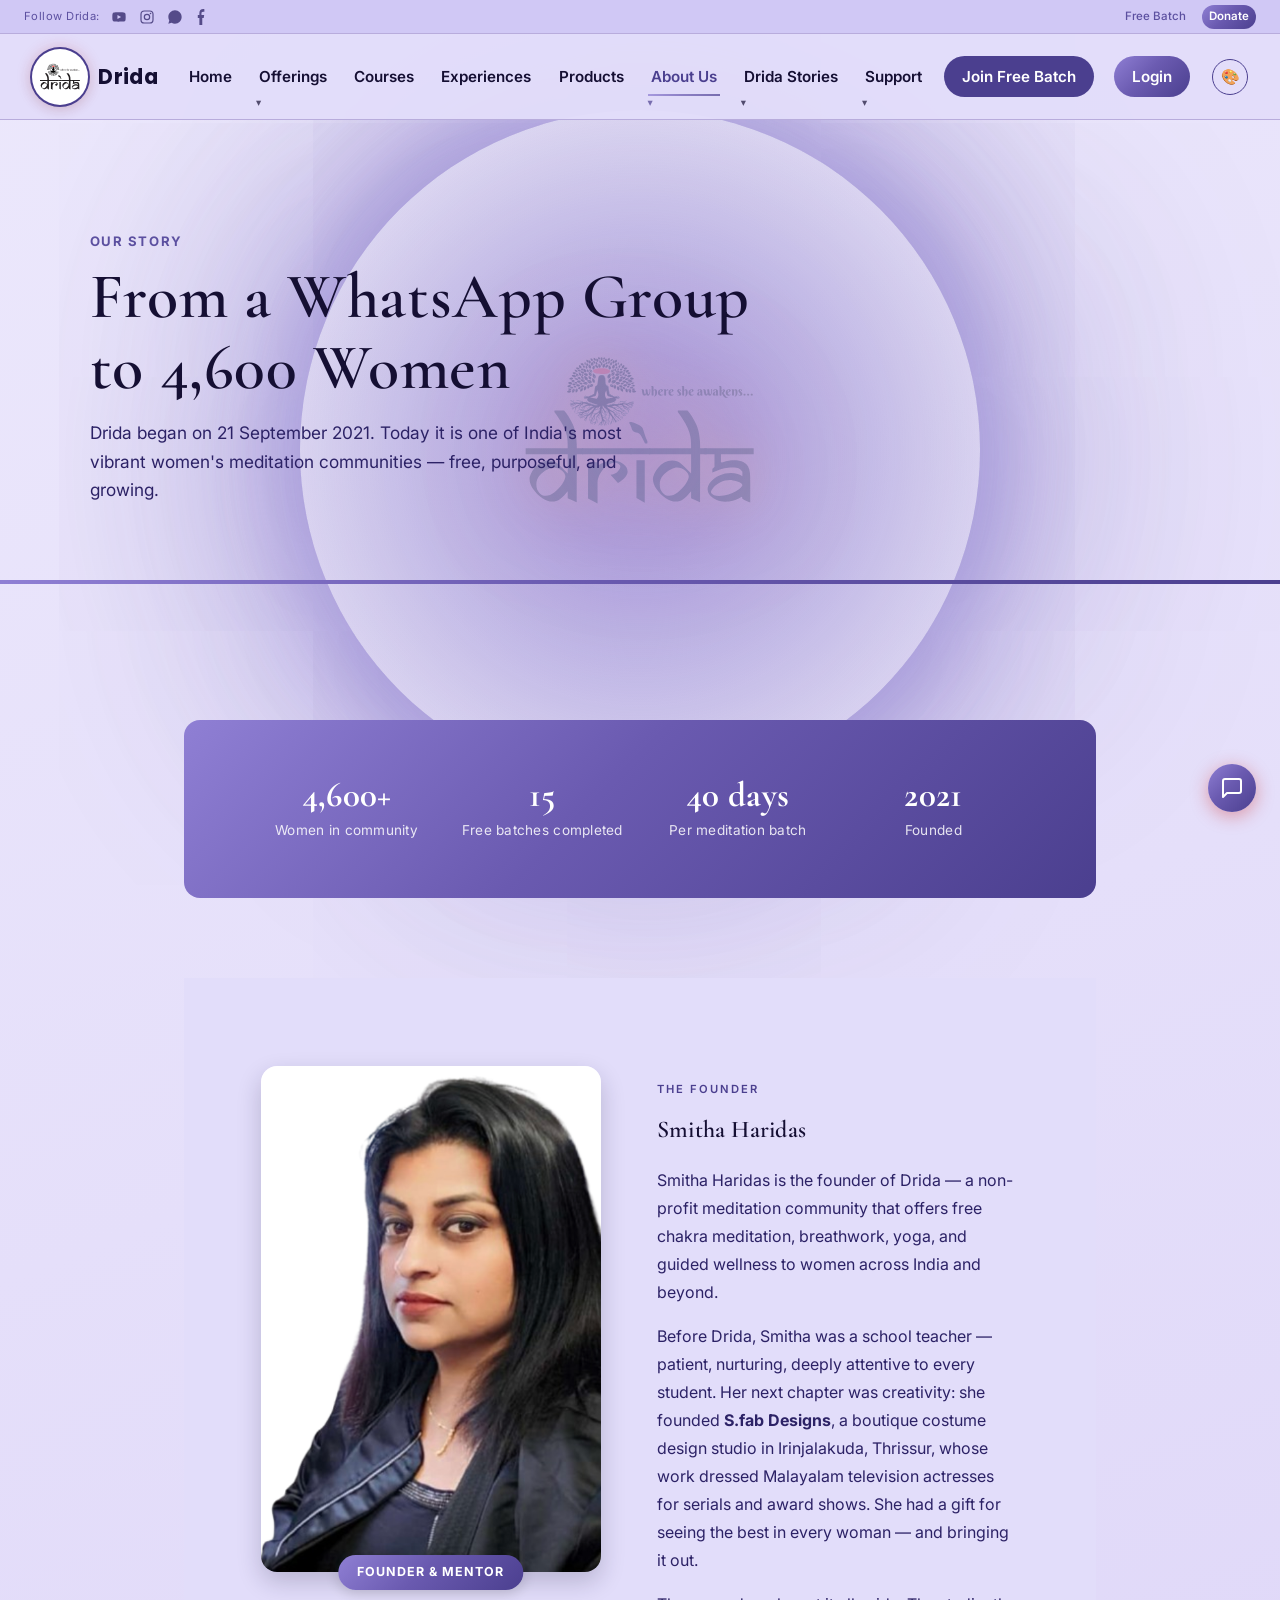
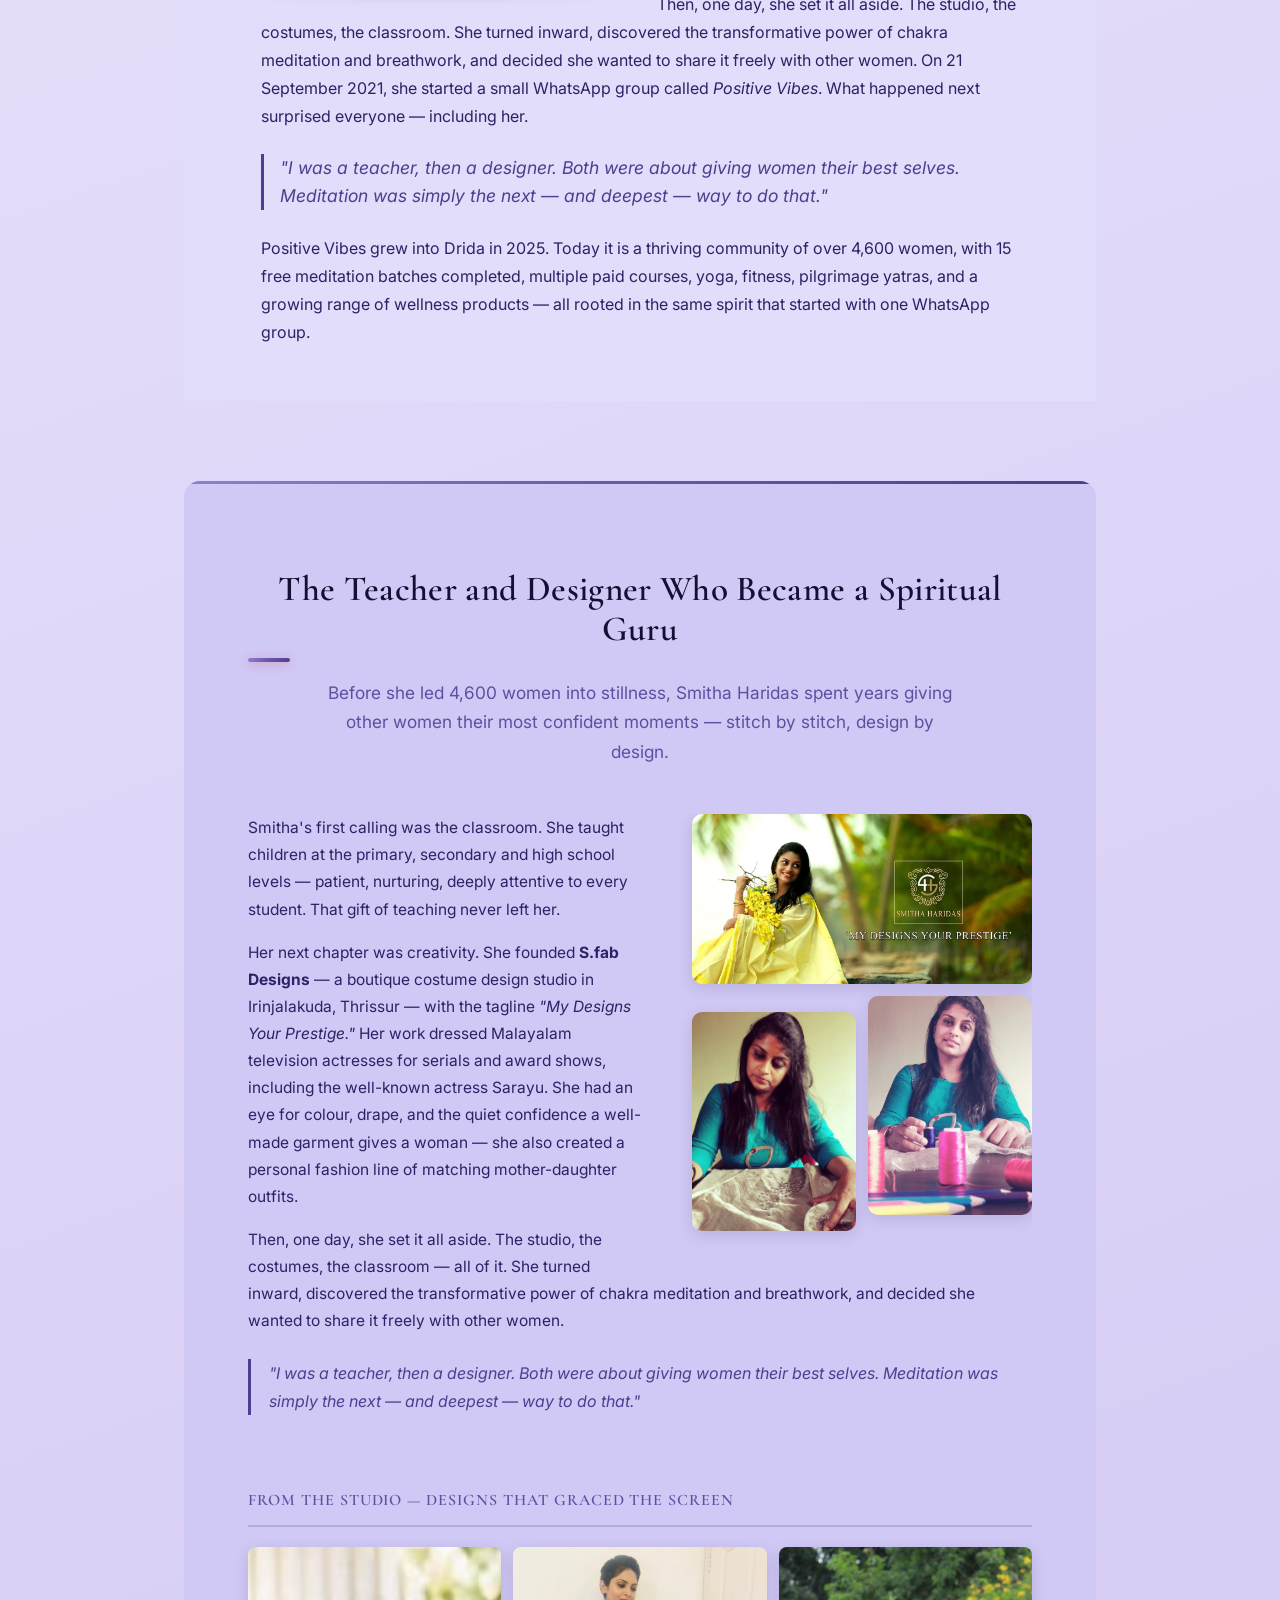
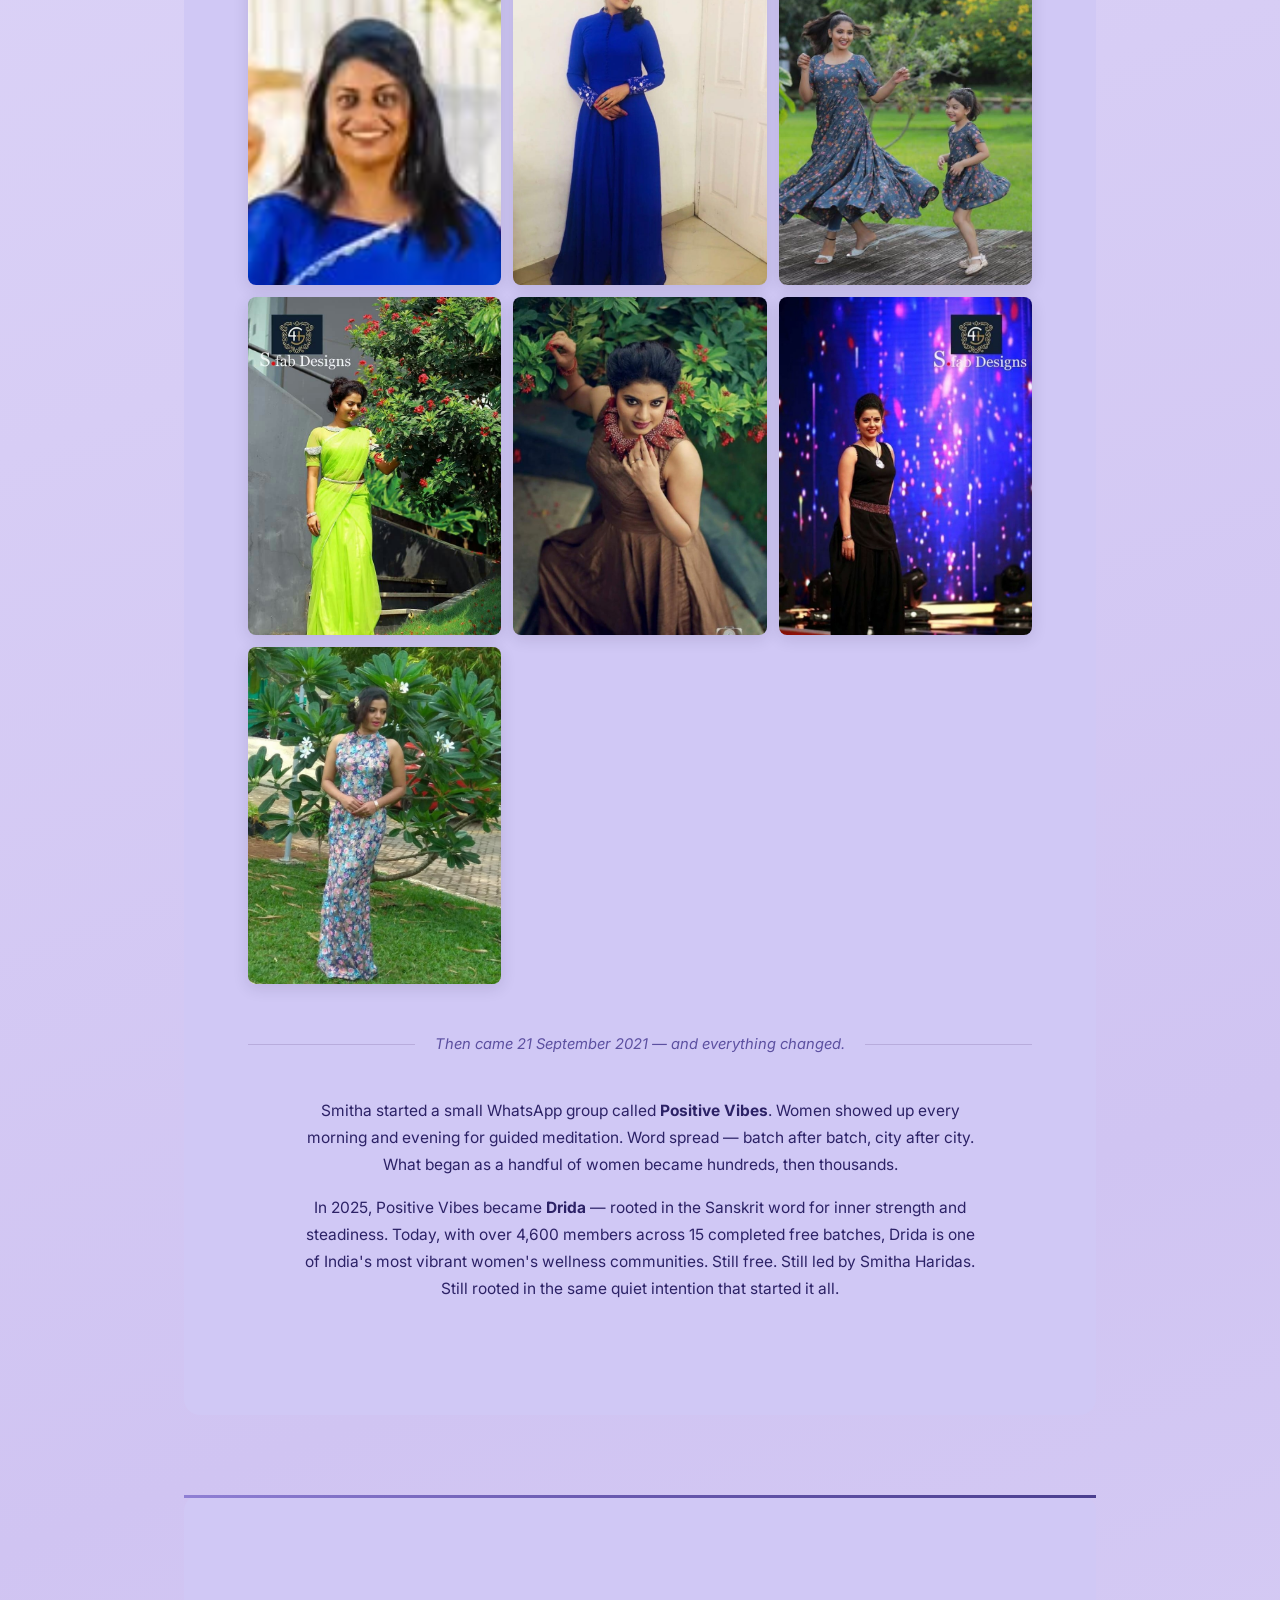
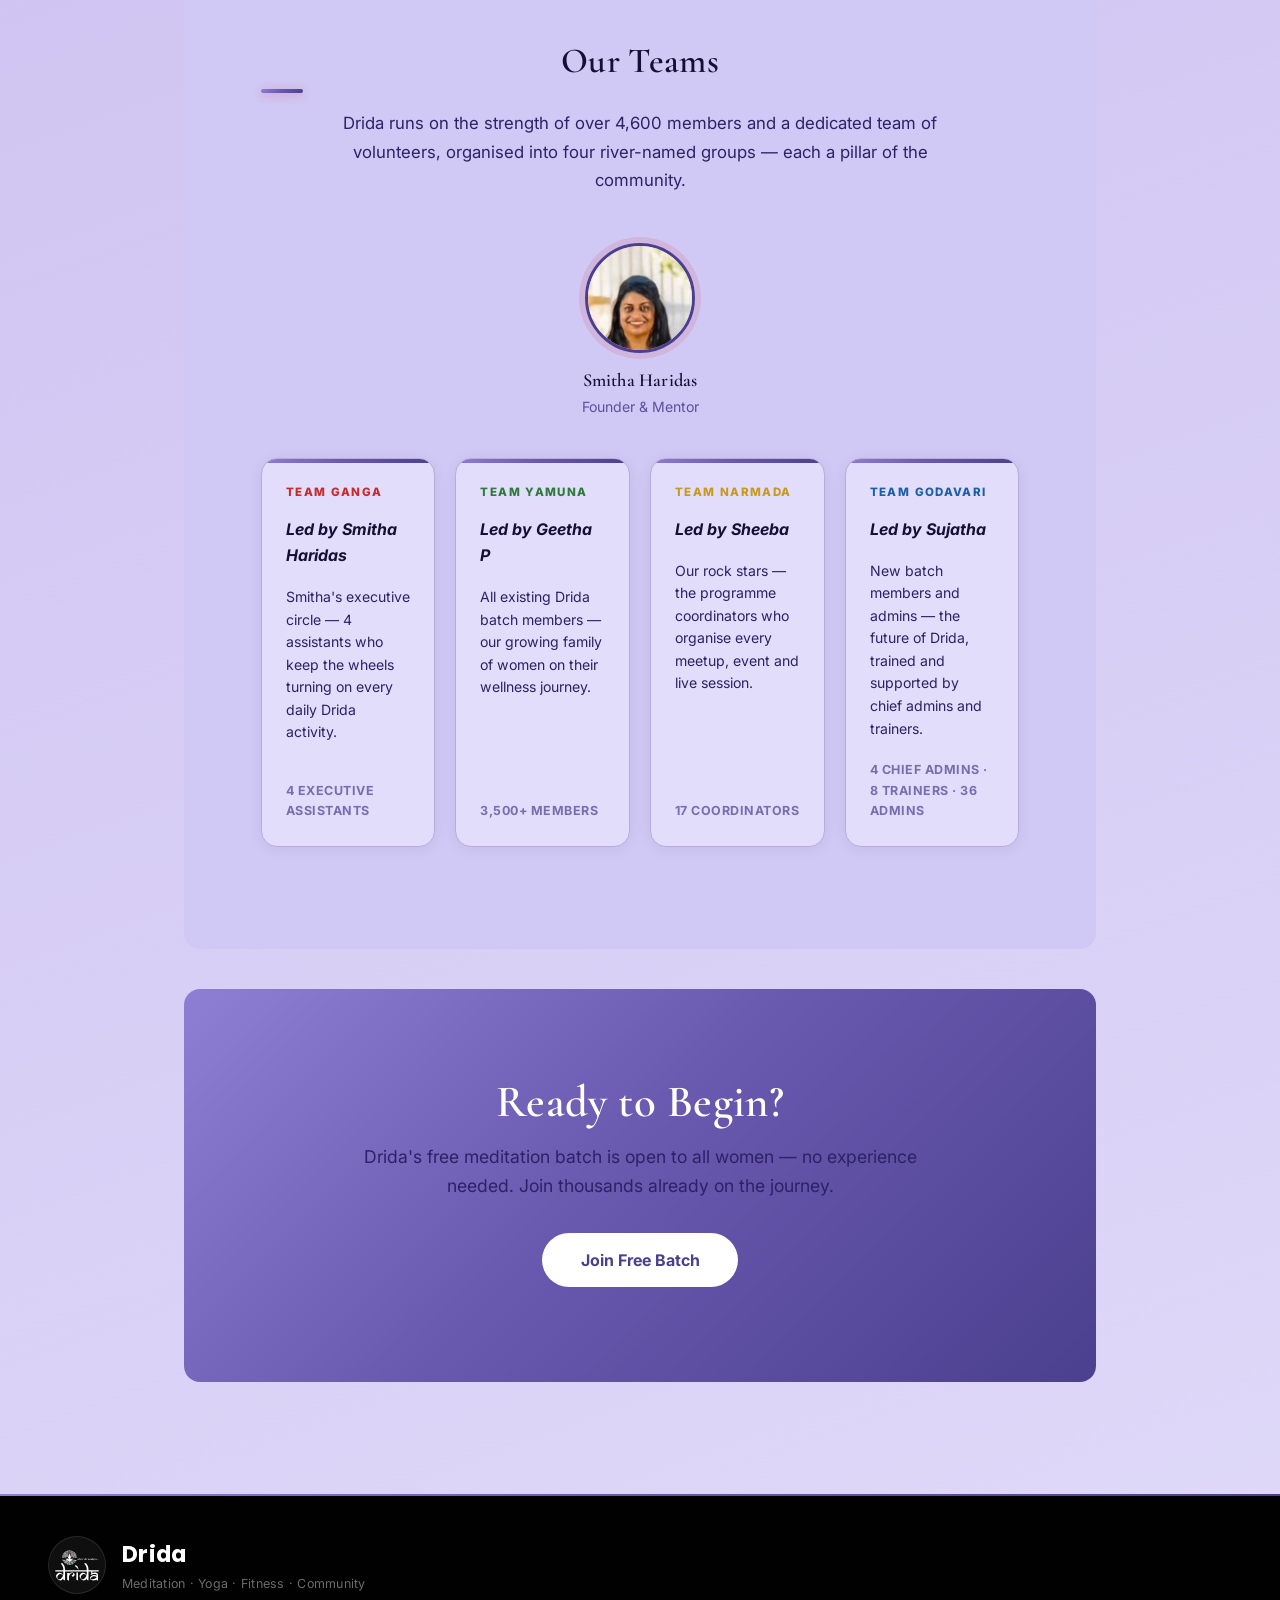
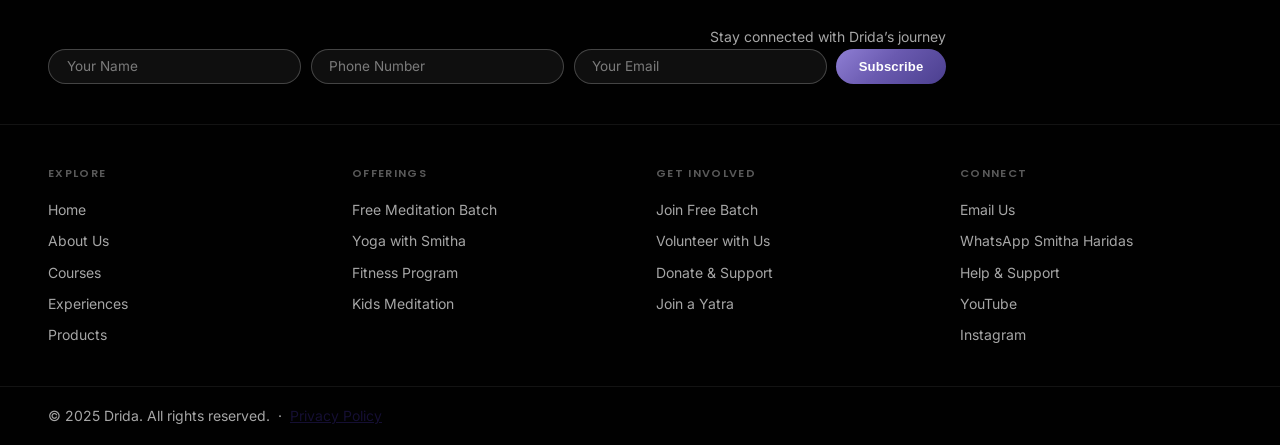
==== about.html @ 8100e4e3 "Sync front-end with current Firebase_HTML design (as-is port for WordPress) - Updated all HTML pages" ====
<!DOCTYPE html>
<html lang="en">
<head>
  <meta charset="UTF-8">
  <meta name="viewport" content="width=device-width, initial-scale=1.0">
  <title>About Us — Drida</title>
  <meta name="description" content="Meet Smitha Haridas — teacher, costume designer, and founder of Drida. Discover the story behind India's fastest-growing women's meditation community.">
  <meta property="og:type" content="website">
  <meta property="og:site_name" content="Drida">
  <meta property="og:title" content="About Us — Drida">
  <meta property="og:description" content="Meet Smitha Haridas — teacher, costume designer, and founder of Drida. Discover the story behind India's fastest-growing women's meditation community.">
  <meta property="og:image" content="https://drida.org/drida_logo.png">
  <meta property="og:url" content="https://drida.org/about.html">
  <meta name="twitter:card" content="summary">
  <meta name="twitter:title" content="About Us — Drida">
  <meta name="twitter:description" content="Meet Smitha Haridas — teacher, costume designer, and founder of Drida.">
  <meta name="twitter:image" content="https://drida.org/drida_logo.png">
  <script>!function(){var m=localStorage.getItem("drida-theme-mode");var mode=(m==="light"||m==="dark")?m:(window.matchMedia&&matchMedia('(prefers-color-scheme: dark)').matches?"dark":"light");document.documentElement.setAttribute("data-theme", mode==="dark"?"indigo-dark":"indigo")}()</script>
  <link rel="stylesheet" href="style.css?v=46">
  <style>
    /* ── About page layout ── */
    /* Solid backdrop so the fixed watermark logo (position:fixed, always
       visible as the page scrolls) doesn't wash out body text that isn't
       already inside an opaque card. */
    .about-section { padding: clamp(3.5rem,7vw,5.5rem) clamp(1.5rem,6vw,5rem); background: var(--paper); position: relative; z-index: 1; }
    .about-section + .about-section { padding-top: 0; }

    /* Stats band — was completely unstyled (default browser h3/p), which
       is why the numbers looked plain/oversized against the gradient. */
    .stats-band {
      display: grid;
      grid-template-columns: repeat(4, 1fr);
      gap: 1.5rem;
      text-align: center;
      padding: clamp(2.5rem,5vw,3.5rem) clamp(1.5rem,6vw,5rem);
      background: var(--grad);
      border-radius: 16px;
      position: relative;
      z-index: 1;
      /* Breathing room above too — this sits directly under the hero with
         zero gap otherwise, so the two looked fused together. */
      margin-top: clamp(2rem, 6vw, 4rem);
      margin-bottom: clamp(2rem, 6vw, 4rem);
    }
    .stats-band .stat-item h3 {
      font-size: clamp(1.6rem, 3vw, 2.2rem);
      color: #fff;
      margin: 0 0 0.3rem;
      font-weight: 700;
      line-height: 1.1;
    }
    .stats-band .stat-item p {
      font-size: 0.85rem;
      color: rgba(255,255,255,0.85);
      margin: 0;
      letter-spacing: 0.02em;
    }
    @media (max-width: 640px) {
      .stats-band { grid-template-columns: repeat(2, 1fr); gap: 1.75rem 1rem; }
    }

    /* Founder spotlight — photo floats left so the text wraps beside it
       while short, then continues at full width once past the photo's
       bottom edge, instead of leaving a blank column underneath it. */
    .founder-spotlight {
      padding: clamp(3.5rem,7vw,5.5rem) clamp(1.5rem,6vw,5rem) clamp(1.5rem,3vw,2.5rem);
      overflow: hidden; /* clearfix for the floated photo column */
    }
    .founder-photo-col {
      position: relative;
      float: left;
      width: 340px;
      margin: 0 3.5rem 1.5rem 0;
    }
    .founder-photo-col img {
      width: 100%;
      border-radius: 16px;
      object-fit: cover;
      object-position: center top;
      display: block;
      box-shadow: var(--shadow-hover);
    }
    .founder-photo-badge {
      position: absolute;
      bottom: -18px;
      left: 50%;
      transform: translateX(-50%);
      background: var(--grad);
      color: #fff;
      font-size: 0.78rem;
      font-weight: 700;
      letter-spacing: 0.08em;
      text-transform: uppercase;
      padding: 0.45rem 1.2rem;
      border-radius: 999px;
      white-space: nowrap;
      box-shadow: 0 4px 14px rgba(0,0,0,0.15);
    }
    .founder-text { padding-top: 0.5rem; }
    .founder-text .section-tag { margin-bottom: 0.75rem; display: inline-block; }
    .founder-text h2 { margin-bottom: 1rem; }
    .founder-text p { color: var(--ink-2); margin-bottom: 1rem; line-height: 1.75; }
    .founder-quote {
      font-style: italic;
      font-size: 1.1rem;
      color: var(--accent);
      border-left: 3px solid var(--accent);
      padding-left: 1rem;
      margin: 1.5rem 0;
      line-height: 1.6;
    }

    /* Journey / before drida — reuse existing smitha-journey CSS from style.css */

    /* Mission pillars */
    .mission-grid {
      display: grid;
      grid-template-columns: repeat(3, 1fr);
      gap: 1.5rem;
      margin-top: 2rem;
    }
    .mission-card {
      background: var(--paper-alt);
      border: 1px solid var(--line-soft);
      border-top: 3px solid var(--accent);
      border-radius: 16px;
      padding: 1.75rem 1.5rem;
      text-align: center;
      transition: transform 0.22s ease, box-shadow 0.22s ease, background 0.22s ease;
    }
    .mission-card:hover {
      transform: translateY(-4px);
      box-shadow: var(--shadow-hover);
      background: var(--paper);
    }
    .mission-card h3 { font-size: 1rem; font-weight: 700; margin-bottom: 0.5rem; }
    .mission-card p { font-size: 0.9rem; color: var(--ink-2); margin: 0; line-height: 1.6; }

    /* Team section — uses the shared .team-section rule from style.css
       (padding, background, divider bar) so it matches every other page
       that uses this class; no local override needed. */

    .founder-card {
      display: flex;
      align-items: center;
      gap: 1.5rem;
      background: var(--paper);
      border: 1px solid var(--line-soft);
      border-left: 4px solid var(--accent);
      border-radius: 16px;
      padding: 1.5rem 2rem;
      margin-bottom: 2rem;
      max-width: 640px;
      margin-left: auto;
      margin-right: auto;
    }
    .founder-card-avatar {
      width: 72px; height: 72px;
      border-radius: 50%;
      background: var(--grad);
      display: flex; align-items: center; justify-content: center;
      flex-shrink: 0;
      font-size: 1.8rem;
    }
    .founder-card-info h3 { margin: 0 0 0.2rem; font-size: 1.05rem; }
    .founder-card-info .role { font-size: 0.82rem; color: var(--accent); font-weight: 700; text-transform: uppercase; letter-spacing: 0.06em; }
    .founder-card-info p { font-size: 0.88rem; color: var(--ink-2); margin: 0.4rem 0 0; }

    .river-grid {
      display: grid;
      grid-template-columns: repeat(2, 1fr);
      gap: 1.25rem;
    }
    .river-card {
      background: var(--paper);
      border: 1px solid var(--line-soft);
      border-radius: 16px;
      padding: 1.5rem;
      position: relative;
      overflow: hidden;
    }
    .river-card::before {
      content: '';
      position: absolute;
      top: 0; left: 0; right: 0;
      height: 4px;
      background: var(--grad);
    }
    .river-name {
      display: block;
      font-size: 0.72rem;
      font-weight: 800;
      text-transform: uppercase;
      letter-spacing: 0.12em;
      color: var(--muted);
      margin-bottom: 0.35rem;
    }
    .river-lead {
      display: block;
      font-size: 1rem;
      font-weight: 700;
      color: var(--ink);
      margin-bottom: 0.6rem;
    }
    .river-card p { font-size: 0.88rem; color: var(--ink-2); margin: 0 0 0.75rem; line-height: 1.6; }
    .river-count {
      font-size: 0.78rem;
      font-weight: 700;
      color: var(--accent);
      letter-spacing: 0.04em;
    }


    @media (max-width: 900px) {
      .founder-photo-col { float: none; width: 100%; margin: 0 0 1.5rem; }
      .founder-photo-col img { max-height: 320px; }
      .mission-grid { grid-template-columns: 1fr 1fr; }
      .river-grid { grid-template-columns: 1fr; }
      .stats-band { grid-template-columns: repeat(2, 1fr); }
    }
    @media (max-width: 560px) {
      .mission-grid { grid-template-columns: 1fr; }
      .stats-band { grid-template-columns: repeat(2, 1fr); }
    }

    /* Force core content sections always visible — page script auto-adds a
       scroll-triggered "reveal" class to every <section> under <main>, which
       was leaving these blank until scrolled into view (the "gap" bug). */
    .founder-spotlight,
    .smitha-journey-section,
    .about-section,
    .team-section {
      opacity: 1 !important;
      transform: none !important;
    }
    /* .section-tag itself has its own separate reveal-on-scroll rule
       (site-wide, in style.css) that only ever gets undone by a `section`
       tag ancestor gaining .revealed — founder-spotlight is a <div>, not a
       <section>, so its "THE FOUNDER" label was permanently stuck at
       opacity:0, leaving a blank gap above the heading. Force it visible. */
    .founder-spotlight .section-tag {
      opacity: 1 !important;
      transform: none !important;
    }
    /* Solid backdrop — founder-spotlight sits outside .about-section, so
       the fixed watermark logo behind it was washing out this text too. */
    .founder-spotlight {
      background: var(--paper);
      position: relative;
      z-index: 1;
    }
    /* Breathing room between opaque blocks — plain transparent margin so
       the fixed Drida watermark can show through naturally, same as
       everywhere else on the site. No decoration added here. */
    .stats-band { margin-bottom: clamp(2.5rem, 7vw, 5rem); }
    .founder-spotlight { margin-bottom: clamp(2.5rem, 7vw, 5rem); }
    .smitha-journey-section { margin-bottom: clamp(2.5rem, 7vw, 5rem); }
  </style>
</head>
<body>  <header>
    <div class="logo-float-bubble" aria-hidden="true">
    <img src="drida_logo.svg" alt="">
  </div>
    <div class="topstrip">
      <span class="topstrip-label">Follow Drida:</span>
      <a href="https://youtube.com/@drida_life" target="_blank" rel="noopener noreferrer" class="topstrip-icon" aria-label="YouTube">
        <svg viewBox="0 0 24 24" width="16" height="16" fill="currentColor"><path d="M21.8 8s-.2-1.4-.8-2c-.8-.8-1.6-.8-2-.9C16.5 5 12 5 12 5s-4.5 0-7 .1c-.4.1-1.2.1-2 .9-.6.6-.8 2-.8 2S2 9.6 2 11.2v1.5c0 1.6.2 3.2.2 3.2s.2 1.4.8 2c.8.8 1.8.8 2.3.9C6.9 19 12 19 12 19s4.5 0 7-.1c.4-.1 1.2-.1 2-.9.6-.6.8-2 .8-2S22 14.4 22 12.8v-1.5C22 9.6 21.8 8 21.8 8zM9.7 15V9l5.4 3-5.4 3z"/></svg>
      </a>
      <a href="https://www.instagram.com/d_r_i_d_a_/" target="_blank" rel="noopener noreferrer" class="topstrip-icon" aria-label="Instagram">
        <svg viewBox="0 0 24 24" width="16" height="16" fill="none" stroke="currentColor" stroke-width="1.8"><rect x="3" y="3" width="18" height="18" rx="5"/><circle cx="12" cy="12" r="4"/><circle cx="17.3" cy="6.7" r="1.2" fill="currentColor" stroke="none"/></svg>
      </a>
      <a href="https://wa.me/910000000000" target="_blank" rel="noopener noreferrer" class="topstrip-icon" aria-label="WhatsApp">
        <svg viewBox="0 0 24 24" width="16" height="16" fill="currentColor"><path d="M17.5 14.4c-.3-.1-1.7-.8-1.9-.9-.2-.1-.4-.1-.6.1-.2.2-.7.9-.8 1-.2.2-.3.2-.6.1-.3-.1-1.2-.5-2.4-1.4-.9-.8-1.5-1.7-1.6-2-.2-.3 0-.5.1-.6.1-.1.3-.3.4-.5.1-.2.2-.3.3-.5 0-.2 0-.4-.1-.5-.1-.2-.6-1.4-.8-1.9-.2-.5-.4-.4-.6-.4h-.5c-.2 0-.5.1-.7.3-.2.2-.9.9-.9 2.2 0 1.3 1 2.6 1.1 2.8.1.2 1.9 2.9 4.6 4.1.6.3 1.1.4 1.5.5.6.2 1.2.2 1.6.1.5-.1 1.7-.7 1.9-1.3.2-.7.2-1.2.2-1.3 0-.1-.2-.2-.5-.3zM12 2C6.5 2 2 6.5 2 12c0 1.9.5 3.7 1.4 5.3L2 22l4.9-1.3A10 10 0 0 0 12 22c5.5 0 10-4.5 10-10S17.5 2 12 2z"/></svg>
      </a>
      <a href="https://www.facebook.com/profile.php?id=61579257953722" target="_blank" rel="noopener noreferrer" class="topstrip-icon" aria-label="Facebook">
        <svg viewBox="0 0 320 512" width="10" height="16" fill="currentColor"><path d="M279.14 288l14.22-92.66h-86.36v-59.5c0-25.35 12.42-50.06 52.24-50.06h40.42V6.26S293.5 0 261.16 0c-73.22 0-121.08 44.38-121.08 124.72v70.62H89.69V288h50.39v224h92.61V288z"/></svg>
      </a>
      <span class="topstrip-sep"></span>
      <a href="courses.html#course-drida-15th-batch" class="topstrip-link">Free Batch</a>
      <a href="mailto:drida4u@gmail.com?subject=I'd like to support Drida" class="topstrip-link topstrip-donate">Donate</a>
    </div>

    <div class="topbar">
      <div class="brand">
        <span class="logo-badge"><img src="drida_logo.svg" alt="Drida logo" class="logo"></span>
        <span class="brand-name">Drida</span>
      </div>
      <nav>
        <a href="index.html">Home</a>
        <div class="nav-dropdown">
          <a href="offerings.html" class="nav-parent">Offerings</a>
          <div class="nav-submenu">
            <a href="offerings.html#meditation">Meditation</a>
            <a href="offerings.html#yoga">Yoga</a>
            <a href="offerings.html#fitness">Fitness</a>
            <a href="offerings.html#diet">Diet &amp; Nutrition</a>
          </div>
        </div>
        <a href="courses.html">Courses</a>
        <a href="trips.html">Experiences</a>
        <a href="products.html">Products</a>
        <div class="nav-dropdown active">
          <a href="about.html" class="nav-parent active">About Us</a>
          <div class="nav-submenu">
            <a href="about.html" class="active">Drida Family</a>
            <a href="about.html#team">Our Teams</a>
          </div>
        </div>
        <div class="nav-dropdown">
          <a href="stories.html" class="nav-parent">Drida Stories</a>
          <div class="nav-submenu">
            <a href="stories.html">Member Stories</a>
            <a href="stories.html#recordings">Meetup Recordings</a>
          </div>
        </div>
        <div class="nav-dropdown">
          <a href="support.html" class="nav-parent">Support</a>
          <div class="nav-submenu">
            <a href="support.html#contact">Contact Us</a>
            <a href="support.html#faq">FAQs</a>
            <a href="support.html#help">Help</a>
          </div>
        </div>
        <a class="nav-cta-pill" href="courses.html#course-drida-15th-batch">Join Free Batch</a>
        <a href="login.html">Login</a>
      </nav>
      <button id="theme-toggle" type="button" aria-label="Toggle theme"></button>
    </div>

    <div class="hero-page">
      <span class="hero-kicker">Our Story</span>
      <h1>From a WhatsApp Group<br>to 4,600 Women</h1>
      <p>Drida began on 21 September 2021. Today it is one of India's most vibrant women's meditation communities — free, purposeful, and growing.</p>
    </div>
  </header>

  <main>

    <!-- Stats band -->
    <div class="stats-band">
      <div class="stat-item"><h3>4,600+</h3><p>Women in community</p></div>
      <div class="stat-item"><h3>15</h3><p>Free batches completed</p></div>
      <div class="stat-item"><h3>40 days</h3><p>Per meditation batch</p></div>
      <div class="stat-item"><h3>2021</h3><p>Founded</p></div>
    </div>

    <!-- Founder spotlight -->
    <div class="founder-spotlight">
      <div class="founder-photo-col">
        <img src="images/founder-mission.png" alt="Smitha Haridas, Founder of Drida">
        <span class="founder-photo-badge">Founder &amp; Mentor</span>
      </div>
      <div class="founder-text">
        <span class="section-tag">The Founder</span>
        <h2>Smitha Haridas</h2>
        <p>Smitha Haridas is the founder of Drida — a non-profit meditation community that offers free chakra meditation, breathwork, yoga, and guided wellness to women across India and beyond.</p>
        <p>Before Drida, Smitha was a school teacher — patient, nurturing, deeply attentive to every student. Her next chapter was creativity: she founded <strong>S.fab Designs</strong>, a boutique costume design studio in Irinjalakuda, Thrissur, whose work dressed Malayalam television actresses for serials and award shows. She had a gift for seeing the best in every woman — and bringing it out.</p>
        <p>Then, one day, she set it all aside. The studio, the costumes, the classroom. She turned inward, discovered the transformative power of chakra meditation and breathwork, and decided she wanted to share it freely with other women. On 21 September 2021, she started a small WhatsApp group called <em>Positive Vibes</em>. What happened next surprised everyone — including her.</p>
        <blockquote class="founder-quote">"I was a teacher, then a designer. Both were about giving women their best selves. Meditation was simply the next — and deepest — way to do that."</blockquote>
        <p>Positive Vibes grew into Drida in 2025. Today it is a thriving community of over 4,600 women, with 15 free meditation batches completed, multiple paid courses, yoga, fitness, pilgrimage yatras, and a growing range of wellness products — all rooted in the same spirit that started with one WhatsApp group.</p>
      </div>
    </div>

    <!-- Before Drida: costume design story -->
    <section class="smitha-journey-section">
      <div class="smitha-journey-inner">
        <div class="smitha-journey-header">
          <span class="section-tag">Before Drida</span>
          <h2>The Teacher and Designer Who Became a Spiritual Guru</h2>
          <p class="smitha-journey-lead">Before she led 4,600 women into stillness, Smitha Haridas spent years giving other women their most confident moments — stitch by stitch, design by design.</p>
        </div>

        <div class="smitha-story-row">
          <div class="smitha-photo-panel">
            <img src="images/smitha-designer-banner.jpeg" alt="S.fab Designs — My Designs Your Prestige" class="smitha-banner-img" loading="lazy">
            <div class="smitha-atwork-photos">
              <img src="images/smitha-designer-atwork1.jpeg" alt="Smitha Haridas doing hand embroidery" loading="lazy">
              <img src="images/smitha-designer-atwork2.jpeg" alt="Smitha Haridas at her design studio" loading="lazy">
            </div>
          </div>
          <div class="smitha-story-text">
            <p>Smitha's first calling was the classroom. She taught children at the primary, secondary and high school levels — patient, nurturing, deeply attentive to every student. That gift of teaching never left her.</p>
            <p>Her next chapter was creativity. She founded <strong>S.fab Designs</strong> — a boutique costume design studio in Irinjalakuda, Thrissur — with the tagline <em>"My Designs Your Prestige."</em> Her work dressed Malayalam television actresses for serials and award shows, including the well-known actress Sarayu. She had an eye for colour, drape, and the quiet confidence a well-made garment gives a woman — she also created a personal fashion line of matching mother-daughter outfits.</p>
            <p>Then, one day, she set it all aside. The studio, the costumes, the classroom — all of it. She turned inward, discovered the transformative power of chakra meditation and breathwork, and decided she wanted to share it freely with other women.</p>
            <p class="smitha-journey-quote">"I was a teacher, then a designer. Both were about giving women their best selves. Meditation was simply the next — and deepest — way to do that."</p>
          </div>
        </div>

        <div class="smitha-gallery-header">
          <h3>From the Studio — Designs That Graced the Screen</h3>
        </div>
        <div class="smitha-gallery">
          <div class="smitha-gallery-item">
            <img src="images/founder-smitha.png" alt="Smitha Haridas in a blue saree" loading="lazy">
            <span class="smitha-gallery-caption">Smitha Haridas — Founder</span>
          </div>
          <div class="smitha-gallery-item">
            <img src="images/smitha-designer-actress3.jpeg" alt="Malayalam TV actress in blue gown by S.fab Designs" loading="lazy">
            <span class="smitha-gallery-caption">TV actress — S.fab Designs</span>
          </div>
          <div class="smitha-gallery-item">
            <img src="images/smitha-designer-mother-daughter.jpeg" alt="Mother and daughter in matching designs" loading="lazy">
            <span class="smitha-gallery-caption">Mother &amp; daughter collection</span>
          </div>
          <div class="smitha-gallery-item">
            <img src="images/smitha-designer-green-saree.jpeg" alt="Model in lime green saree by S.fab Designs" loading="lazy">
            <span class="smitha-gallery-caption">Lime saree — S.fab Designs</span>
          </div>
          <div class="smitha-gallery-item">
            <img src="images/smitha-designer-rust-necklace.jpeg" alt="Model in rust dress with statement necklace" loading="lazy">
            <span class="smitha-gallery-caption">Rust gown, statement necklace</span>
          </div>
          <div class="smitha-gallery-item">
            <img src="images/smitha-designer-stage-black.jpeg" alt="Smitha Haridas on stage in black S.fab Designs outfit" loading="lazy">
            <span class="smitha-gallery-caption">On stage — S.fab Designs</span>
          </div>
          <div class="smitha-gallery-item">
            <img src="images/smitha-designer-floral.jpeg" alt="Model in floral gown by S.fab Designs" loading="lazy">
            <span class="smitha-gallery-caption">Floral gown — S.fab Designs</span>
          </div>
        </div>

        <div class="smitha-journey-transition">
          <div class="smitha-transition-line"></div>
          <p>Then came 21 September 2021 — and everything changed.</p>
          <div class="smitha-transition-line"></div>
        </div>
        <div class="smitha-drida-birth">
          <p>Smitha started a small WhatsApp group called <strong>Positive Vibes</strong>. Women showed up every morning and evening for guided meditation. Word spread — batch after batch, city after city. What began as a handful of women became hundreds, then thousands.</p>
          <p>In 2025, Positive Vibes became <strong>Drida</strong> — rooted in the Sanskrit word for inner strength and steadiness. Today, with over 4,600 members across 15 completed free batches, Drida is one of India's most vibrant women's wellness communities. Still free. Still led by Smitha Haridas. Still rooted in the same quiet intention that started it all.</p>
        </div>
      </div>
    </section>

    <!-- ═══ OUR TEAM — 4 river teams (moved here from meetups.html so
         "Drida Family" and "Our Teams" are one scrolling page) ═══ -->
    <section id="team" class="team-section" style="margin-top:clamp(2.5rem, 7vw, 5rem);">
      <span class="section-tag">The Drida Family</span>
      <h2>Our Teams</h2>
      <p class="team-intro">Drida runs on the strength of over 4,600 members and a dedicated team of volunteers, organised into four river-named groups — each a pillar of the community.</p>

      <div class="founder-row">
        <div class="founder-bubble">
          <div class="founder-avatar">
            <img src="images/founder-smitha.png" alt="Smitha Haridas — Founder">
          </div>
          <div class="founder-info">
            <h3>Smitha Haridas</h3>
            <p>Founder &amp; Mentor</p>
          </div>
        </div>
      </div>

      <div class="team-river-grid">
        <div class="river-card river-ganga">
          <span class="river-name">Team Ganga</span>
          <span class="river-lead">Led by Smitha Haridas</span>
          <p>Smitha's executive circle — 4 assistants who keep the wheels turning on every daily Drida activity.</p>
          <span class="river-count">4 Executive Assistants</span>
        </div>
        <div class="river-card river-yamuna">
          <span class="river-name">Team Yamuna</span>
          <span class="river-lead">Led by Geetha P</span>
          <p>All existing Drida batch members — our growing family of women on their wellness journey.</p>
          <span class="river-count">3,500+ Members</span>
        </div>
        <div class="river-card river-narmada">
          <span class="river-name">Team Narmada</span>
          <span class="river-lead">Led by Sheeba</span>
          <p>Our rock stars — the programme coordinators who organise every meetup, event and live session.</p>
          <span class="river-count">17 Coordinators</span>
        </div>
        <div class="river-card river-godavari">
          <span class="river-name">Team Godavari</span>
          <span class="river-lead">Led by Sujatha</span>
          <p>New batch members and admins — the future of Drida, trained and supported by chief admins and trainers.</p>
          <span class="river-count">4 Chief Admins · 8 Trainers · 36 Admins</span>
        </div>
      </div>
    </section>

    <!-- CTA -->
    <section class="band-cta-clean">
      <h2>Ready to Begin?</h2>
      <p>Drida's free meditation batch is open to all women — no experience needed. Join thousands already on the journey.</p>
      <a class="btn-white-pill" href="courses.html#course-drida-15th-batch">Join Free Batch</a>
    </section>

  </main>

  <footer class="site-footer">
    <div class="footer-top">
      <div class="footer-brand">
        <span class="footer-logo-wrap"><img src="drida_logo_white.svg" alt="Drida" width="50" height="50"></span>
        <div>
          <span class="footer-brand-name">Drida</span>
          <p class="footer-tagline">Meditation &middot; Yoga &middot; Fitness &middot; Community</p>
        </div>
      </div>
      <form class="footer-newsletter-form" id="newsletter-form">
        <p>Stay connected with Drida&rsquo;s journey</p>
        <div class="footer-newsletter-fields">
          <input type="text" name="name" placeholder="Your Name" required>
          <input type="tel" name="phone" placeholder="Phone Number" required pattern="[0-9+\-\s]{7,15}">
          <input type="email" name="email" placeholder="Your Email" required>
          <button type="submit" class="footer-subscribe-btn">Subscribe</button>
        </div>
      </form>
    </div>
    <div class="footer-cols">
      <div class="footer-col">
        <h4>Explore</h4>
        <ul>
          <li><a href="index.html">Home</a></li>
          <li><a href="about.html">About Us</a></li>
          <li><a href="courses.html">Courses</a></li>
          <li><a href="trips.html">Experiences</a></li>
          <li><a href="products.html">Products</a></li>
        </ul>
      </div>
      <div class="footer-col">
        <h4>Offerings</h4>
        <ul>
          <li><a href="courses.html#course-drida-15th-batch">Free Meditation Batch</a></li>
          <li><a href="courses.html#course-yoga-with-smitha">Yoga with Smitha</a></li>
          <li><a href="courses.html#course-fitness">Fitness Program</a></li>
          <li><a href="courses.html#course-kids-meditation">Kids Meditation</a></li>
        </ul>
      </div>
      <div class="footer-col">
        <h4>Get Involved</h4>
        <ul>
          <li><a href="courses.html#course-drida-15th-batch">Join Free Batch</a></li>
          <li><a href="mailto:drida4u@gmail.com?subject=I'd like to volunteer with Drida">Volunteer with Us</a></li>
          <li><a href="mailto:drida4u@gmail.com?subject=I'd like to support Drida">Donate &amp; Support</a></li>
          <li><a href="trips.html">Join a Yatra</a></li>
        </ul>
      </div>
      <div class="footer-col">
        <h4>Connect</h4>
        <ul>
          <li><a href="mailto:drida4u@gmail.com">Email Us</a></li>
          <li><a href="https://wa.me/910000000000" target="_blank" rel="noopener noreferrer">WhatsApp Smitha Haridas</a></li>
          <li><a href="support.html">Help &amp; Support</a></li>
          <li><a href="https://youtube.com/@drida_life" target="_blank" rel="noopener noreferrer">YouTube</a></li>
          <li><a href="https://www.instagram.com/d_r_i_d_a_/" target="_blank" rel="noopener noreferrer">Instagram</a></li>
        </ul>
      </div>
    </div>
    <div class="footer-bottom">
      <p>&copy; 2025 Drida. All rights reserved. &nbsp;·&nbsp; <a href="privacy-policy.html">Privacy Policy</a></p>
    </div>
  </footer>

  <script src="script.js?v=10"></script>
  <script src="drida-effects.js?v=1"></script>
</body>
</html>
---- style.css ----
/* CSS controls how the HTML looks. Each rule below targets an element or class. */

/* Google Fonts: Poppins for headings (bold, modern), Inter for body text
   (clean and easy to read). Loaded here so every page that links style.css
   automatically gets the fonts, without editing every HTML file. */
@import url('https://fonts.googleapis.com/css2?family=Cormorant+Garamond:ital,wght@0,400;0,600;0,700;1,400&family=Inter:wght@400;500;600&family=Poppins:wght@600;700&display=swap');

* {
  /* Removes default browser spacing so layouts are predictable */
  margin: 0;
  padding: 0;
  box-sizing: border-box;
}

/* ── LIGHT THEME (default) ──────────────────────────────────────
   Warm parchment cream body — matches Isha's theme-color #e4ded4.
   Pure white looked flat; this reads warmer and more spiritual.  */
:root {
  --paper:       #faf7f3;   /* warm parchment cream — Isha uses #e4ded4 */
  --paper-alt:   #f0ebe3;   /* deeper cream for cards / alt sections */
  --ink:         #1a1410;   /* warm near-black (not cold grey-black) */
  --ink-2:       #4a3f35;   /* warm mid-tone for secondary text */
  --line-soft:   #ddd5c8;   /* warm divider lines */
  --muted:       #7a6e64;   /* warm muted text */
  --accent:      #d81f1f;   /* Drida red — brighter, still passes 4.5:1 on paper */
  --accent-dark: #991e1e;
  /* Brighter fire gradient — echoes the dark theme's punchier red→orange→gold sweep */
  --grad: linear-gradient(135deg, #e8341c 0%, #f2701c 45%, #f2a30f 100%);
  --grad-h: linear-gradient(90deg, #e8341c 0%, #f2701c 45%, #f2a30f 100%);
  --grad-v: linear-gradient(180deg, #e8341c 0%, #f2701c 45%, #f2a30f 100%);
  --shadow:      0 4px 16px rgba(0, 0, 0, 0.07);
  --shadow-hover:0 10px 24px rgba(0, 0, 0, 0.13);
}

html {
  scroll-behavior: smooth;
}

body {
  font-family: 'Inter', system-ui, Arial, sans-serif;
  line-height: 1.65;
  color: var(--ink);
  /* Subtle red-to-transparent bloom at the top — mirrors dark mode's glow.
     Gives visual warmth and depth without being distracting on light bg. */
  background:
    radial-gradient(ellipse 80% 35% at 50% 0%, rgba(204, 40, 40, 0.07) 0%, transparent 65%),
    var(--paper);
}

/* ── Floating logo aura bubble ──────────────────────────────────
   Big translucent logo fixed in the centre of the viewport.
   pointer-events: none so it never blocks clicks or text.
   Acts as a large branded watermark / aura in the background. */
header { position: relative; }
.logo-float-bubble {
  /* Fixed and centred on the viewport — the "breathing" watermark stays
     visible throughout the page as you scroll, on every page, matching
     the original design. Text blocks that sit directly on the page
     background (not inside an opaque card) get their own solid backdrop
     below so this doesn't wash out readability where it used to. */
  position: fixed;
  left: 50%;
  top: 50%;
  transform: translate(-50%, -50%);
  z-index: 0;
  pointer-events: none;
  width: 680px;
  height: 680px;
  border-radius: 50%;
  display: flex;
  align-items: center;
  justify-content: center;
  /* Boosted radial gradient — cream bg needs much higher alpha to look visible */
  background: radial-gradient(ellipse 80% 80% at 50% 50%,
    rgba(255, 110, 30,  0.58) 0%,
    rgba(230, 60,  20,  0.44) 20%,
    rgba(204, 40,  30,  0.28) 42%,
    rgba(160, 20,  20,  0.12) 62%,
    transparent 82%);
  /* Boosted corona rings */
  box-shadow:
    0 0  70px 28px  rgba(255, 110, 30,  0.48),
    0 0 150px 65px  rgba(230, 60,  20,  0.36),
    0 0 260px 110px rgba(200, 40,  20,  0.24),
    0 0 400px 150px rgba(160, 20,  20,  0.10);
  /* gentle breathe / pulse */
  animation: solarPulse 5s ease-in-out infinite;
}

@keyframes solarPulse {
  0%, 100% { transform: translate(-50%, -50%) scale(1);    opacity: 1; }
  50%       { transform: translate(-50%, -50%) scale(1.10); opacity: 0.80; }
}

.logo-float-bubble img {
  width: 240px;
  height: 240px;
  object-fit: contain;
  object-position: center 40%;
  display: block;
  opacity: 0.22;
  margin-top: -20px; /* shift up slightly — logo's visual weight sits low */
  /* Light mode: show regular logo as a faint watermark over the orange halo */
  filter:
    drop-shadow(0 0  18px rgba(255, 160,  80, 0.80))
    drop-shadow(0 0  45px rgba(240,  90,  30, 0.70))
    drop-shadow(0 0  90px rgba(200,  40,  20, 0.50));
}


h1, h2, h3 {
  font-family: 'Cormorant Garamond', Georgia, serif;
  font-weight: 600;
  letter-spacing: 0.01em;
}

/* ---------- Secondary topstrip ────────────────────────────────────
   Thin strip above the main topbar: social icons + quick links.
   Mirrors Isha Foundation's secondary nav strip pattern.            */

.topstrip {
  background: var(--paper-alt);
  border-bottom: 1px solid var(--line-soft);
  display: flex;
  align-items: center;
  gap: 0.5rem;
  padding: 0.3rem 1.5rem;
  font-size: 0.72rem;
  color: var(--muted);
  flex-wrap: nowrap;
  overflow: hidden;
  white-space: nowrap;
  position: relative;
  z-index: 11; /* above sticky topbar */
}

.topstrip-label {
  font-size: 0.7rem;
  letter-spacing: 0.04em;
  color: var(--muted);
  margin-right: 0.1rem;
}

.topstrip-icon {
  display: inline-flex;
  align-items: center;
  justify-content: center;
  color: var(--ink-2);
  opacity: 0.75;
  transition: opacity 0.18s, color 0.18s;
  flex-shrink: 0;
  padding: 2px;
}

.topstrip-icon:hover {
  opacity: 1;
  color: var(--accent);
}

/* Flexible spacer pushes the text links to the right */
.topstrip-sep {
  flex: 1;
  min-width: 1rem;
}

.topstrip-link {
  font-size: 0.72rem;
  font-weight: 500;
  color: var(--muted);
  text-decoration: none;
  padding: 0.15rem 0.45rem;
  border-radius: 99px;
  transition: color 0.18s, background 0.18s;
}

.topstrip-link:hover {
  color: var(--ink);
  background: var(--line-soft);
}

.topstrip-donate {
  background: var(--grad);
  color: #fff !important;
  font-weight: 600;
}

.topstrip-donate:hover {
  opacity: 0.88;
  background: var(--grad);
}

/* Dark mode topstrip */
[data-theme="dark"] .topstrip {
  background: rgba(255,255,255,0.04);
  border-bottom-color: rgba(255,255,255,0.08);
}

[data-theme="dark"] .topstrip-icon {
  color: rgba(255,255,255,0.65);
}

[data-theme="dark"] .topstrip-icon:hover {
  color: rgba(255, 180, 100, 0.95);
}

[data-theme="dark"] .topstrip-link {
  color: rgba(255,255,255,0.55);
}

[data-theme="dark"] .topstrip-link:hover {
  color: rgba(255,255,255,0.9);
  background: rgba(255,255,255,0.08);
}

/* Hide topstrip label on narrow screens to save space */
@media (max-width: 480px) {
  .topstrip-label { display: none; }
  .topstrip { gap: 0.4rem; padding: 0.3rem 1rem; }
}

/* ---------- Header / nav ---------- */

.topbar {
  background: var(--paper);
  display: flex;
  align-items: center;
  gap: 0.5rem;
  padding: 0.9rem 2rem;
  /* gradient hairline at bottom: 2px gradient stripe instead of flat border */
  border-bottom: none;
  box-shadow:
    0 1px 0 0 transparent,
    inset 0 -1px 0 0 rgba(204, 40, 40, 0.20),
    0 2px 12px rgba(0, 0, 0, 0.06);
  position: sticky;
  top: 0;
  z-index: 10;
  transition: padding 0.25s ease, box-shadow 0.25s ease;
}

/* Shrinks + gains a stronger shadow once you scroll past the top of the
   page - a small "dynamic" touch most modern sites use (set in script.js). */
.topbar.scrolled {
  padding: 0.55rem 2rem;
  box-shadow: 0 4px 18px rgba(0, 0, 0, 0.1);
}

.brand {
  display: inline-flex;
  align-items: center;
  gap: 0.65rem;
}

.brand-name {
  font-family: 'Poppins', system-ui, Arial, sans-serif;
  font-weight: 700;
  font-size: 1.3rem;
  color: var(--ink);
  letter-spacing: 0.3px;
}



.logo-badge {
  width: 56px;
  height: 56px;
  border-radius: 50%;
  background: #fff;
  display: inline-flex;
  align-items: center;
  justify-content: center;
  overflow: hidden;
  padding: 7px;
  /* Gradient ring + faint warm glow behind the logo */
  box-shadow: 0 0 0 2px var(--accent), 0 0 14px 3px rgba(204, 40, 40, 0.15), 0 4px 14px rgba(0, 0, 0, 0.1);
  flex-shrink: 0;
}

.logo {
  height: 100%;
  width: 100%;
  object-fit: contain;
}

nav {
  display: flex;
  align-items: center;
  gap: 0.5rem;
  flex-wrap: wrap;
  margin-left: auto; /* push nav + controls to right side of topbar */
}

nav a {
  color: var(--ink);
  margin: 0 0.4rem;
  text-decoration: none;
  font-weight: 600;
  font-size: 0.95rem;
  padding: 0.4rem 0.2rem;
  position: relative;
  transition: color 0.2s ease;
}

nav a::after {
  content: '';
  position: absolute;
  left: 0;
  bottom: 0;
  width: 0;
  height: 2px;
  background: var(--grad);
  transition: width 0.2s ease;
}

nav a:hover {
  color: var(--accent);
  text-decoration: none;
}

nav a:hover::after {
  width: 100%;
}

/* The "Login" link stands out a little as a call-to-action */
nav a[href$="login.html"] {
  background: var(--grad);
  color: #fff;
  padding: 0.5rem 1.1rem;
  border-radius: 999px;
}

nav a[href$="login.html"]:hover {
  opacity: 0.85;
  color: #fff;
}

nav a[href$="login.html"]::after {
  display: none;
}

nav a.active {
  color: var(--accent);
}

/* The Login pill keeps its white text even when it's the active page —
   otherwise ".active" text color collides with the pill's own gradient
   background and becomes nearly invisible. */
nav a.active[href$="login.html"] {
  color: #fff;
}

/* Main-nav CTA pill — "Join Free Batch". Solid accent so it reads as the
   one prominent action in the bar, distinct from the Login pill's gradient. */
nav a.nav-cta-pill {
  background: var(--accent);
  color: #fff;
  padding: 0.5rem 1.1rem;
  border-radius: 999px;
  margin-left: 0.3rem;
}
nav a.nav-cta-pill:hover {
  opacity: 0.85;
  color: #fff;
}
nav a.nav-cta-pill::after {
  display: none;
}

nav a.active::after {
  width: 100%;
}

/* Pillar cards are now <a> links — strip default link decoration */
a.pillar-card {
  display: block;
  text-decoration: none;
  color: inherit;
}

/* ---------- Hero ---------- */

.hero {
  min-height: 88vh;
  display: grid;
  grid-template-columns: 5fr 7fr;
  overflow: hidden;
  position: relative;
}

/* Hero left panel: editorial text on warm paper */
.hero-text {
  display: flex;
  flex-direction: column;
  justify-content: center;
  padding: clamp(3rem, 6vw, 5rem) clamp(2.5rem, 6vw, 5rem);
  background:
    radial-gradient(ellipse 90% 55% at 88% 8%, rgba(204,80,40,0.13) 0%, transparent 60%),
    radial-gradient(ellipse 60% 40% at 5% 92%, rgba(180,60,20,0.07) 0%, transparent 55%),
    linear-gradient(155deg, #fdf8f2 0%, #f5ede0 50%, #efe4d4 100%);
  position: relative;
  z-index: 1;
  border-right: 1px solid rgba(204,80,40,0.12);
}

/* Subtle decorative accent line at top of hero text */
.hero-text::before {
  content: '';
  position: absolute;
  top: 0; left: 0; right: 0;
  height: 3px;
  background: var(--grad);
}

.hero-kicker {
  font-size: 0.75rem;
  font-weight: 700;
  letter-spacing: 0.22em;
  text-transform: uppercase;
  color: var(--accent);
  margin-bottom: 1.6rem;
  display: block;
}

.hero h1 {
  font-family: 'Cormorant Garamond', Georgia, serif;
  font-size: clamp(3rem, 5.5vw, 5.2rem);
  font-weight: 600;
  line-height: 1.06;
  color: var(--ink);
  margin-bottom: 1.6rem;
  letter-spacing: -0.01em;
}

.hero p {
  color: var(--ink-2);
  font-size: clamp(1rem, 1.3vw, 1.1rem);
  max-width: 400px;
  line-height: 1.8;
  margin-bottom: 2.6rem;
}

.hero-ctas {
  display: flex;
  gap: 0.9rem;
  flex-wrap: wrap;
  align-items: center;
}

.btn-terra {
  background: var(--grad);
  color: #fff;
  border: none;
  padding: 0.72rem 1.9rem;
  border-radius: 99px;
  font-weight: 600;
  font-size: 0.92rem;
  text-decoration: none;
  display: inline-block;
  position: relative;
  overflow: hidden;
  transition: opacity 0.2s, transform 0.18s, box-shadow 0.18s;
  /* Safety net so button text stays readable even on brighter/lighter
     gradient stops, without needing to darken the gradient itself. */
  text-shadow: 0 1px 3px rgba(0,0,0,0.45), 0 1px 1px rgba(0,0,0,0.3);
}
.btn-terra:hover {
  opacity: 0.88;
  color: #fff;
  transform: translateY(-2px);
  box-shadow: 0 6px 20px rgba(204, 40, 40, 0.32);
}

.btn-outline {
  background: transparent;
  color: var(--ink-2);
  border: 2px solid var(--line-soft);
  padding: 0.72rem 1.9rem;
  border-radius: 99px;
  font-weight: 600;
  font-size: 0.92rem;
  text-decoration: none;
  display: inline-block;
  transition: border-color 0.2s, color 0.2s;
}
.btn-outline:hover {
  border-color: var(--accent);
  color: var(--accent);
}

/* Hero right panel: full-bleed photo */
.hero-photo {
  position: relative;
  overflow: hidden;
}
.hero-photo img {
  position: absolute;
  inset: 0;
  width: 100%;
  height: 100%;
  object-fit: cover;
  object-position: center 20%;
}
/* Subtle warm vignette at left edge of photo */
.hero-photo::before {
  content: '';
  position: absolute;
  inset: 0;
  background: linear-gradient(to right, var(--paper) 0%, transparent 12%);
  z-index: 1;
  pointer-events: none;
}

/* Terracotta accent stripe at very bottom of hero */
.hero::after {
  content: '';
  position: absolute;
  bottom: 0;
  left: 0;
  right: 0;
  height: 4px;
  background: var(--grad-h);
  z-index: 2;
}

/* Mobile: stack photo above text */
@media (max-width: 768px) {
  .hero {
    grid-template-columns: 1fr;
    grid-template-rows: 56vw auto;
    min-height: auto;
  }
  .hero-photo {
    grid-row: 1;
    height: 56vw;
    min-height: 260px;
  }
  .hero-photo img { position: absolute; }
  .hero-photo::before {
    background: linear-gradient(to bottom, transparent 60%, var(--paper) 100%);
  }
  .hero-text {
    grid-row: 2;
    padding: 2rem 1.5rem 2.5rem;
  }
}

/* ---------- Pillar row: overlapping zoom cards ----------
   Inspired by isha.sadhguru.org's Man/Mystic/Mission cards. Three
   portrait cards overlap slightly; the middle one sits raised by
   default, and whichever one you hover/tap/focus zooms forward while
   the other two ease back - set via .is-active/.is-dimmed in script.js. */

.pillar-row {
  display: flex;
  justify-content: center;
  align-items: center;
  max-width: 1040px;
  margin: -2.25rem auto 3rem;
  padding: 0 1rem;
  position: relative;
  z-index: 3;
}

.pillar-card {
  position: relative;
  flex: 0 1 230px;
  height: 380px;
  border-radius: 16px;
  overflow: hidden;
  cursor: pointer;
  box-shadow: 0 10px 28px rgba(0, 0, 0, 0.22);
  transition: transform 0.4s ease, box-shadow 0.4s ease, opacity 0.4s ease;
}

/* Symmetric 4-card fan: the two outer cards (Meditation, Diet) tilt away and
   sit slightly back; the two inner cards (Yoga, Fitness) peek forward —
   mirrors the original 3-card composition Sara liked. */
.pillar-card:nth-child(1) {
  background: #1e1414;
  margin-right: -1.4rem;
  animation: pillarIn1 0.7s ease both 0.05s;
}
.pillar-card:nth-child(2) {
  background: #111111;
  z-index: 2;
  margin-right: -1.4rem;
  animation: pillarIn2 0.7s ease both 0.18s;
}
.pillar-card:nth-child(3) {
  background: #111111;
  z-index: 2;
  margin-left: -1.4rem;
  animation: pillarIn3 0.7s ease both 0.3s;
}
.pillar-card:nth-child(4) {
  background: #1e1414;
  margin-left: -1.4rem;
  /* Bring Diet in front of Fitness at the overlap — it was sitting behind
     (no z-index vs. Fitness's z-index:2), so its left edge was getting
     covered and the label was harder to read. */
  z-index: 3;
  animation: pillarIn4 0.7s ease both 0.42s;
}

@keyframes pillarIn1 {
  from { opacity: 0; transform: translateY(40px) scale(0.96) rotate(-1.5deg); }
  to   { opacity: 1; transform: rotate(-1.5deg); }
}
@keyframes pillarIn2 {
  from { opacity: 0; transform: translateY(60px) scale(0.9); }
  to   { opacity: 1; transform: translateY(-14px) scale(1.04); }
}
@keyframes pillarIn3 {
  from { opacity: 0; transform: translateY(60px) scale(0.9); }
  to   { opacity: 1; transform: translateY(-14px) scale(1.04); }
}
@keyframes pillarIn4 {
  from { opacity: 0; transform: translateY(40px) scale(0.96) rotate(1.5deg); }
  to   { opacity: 1; transform: rotate(1.5deg); }
}

.pillar-card img {
  position: absolute;
  inset: 0;
  width: 100%;
  height: 100%;
  object-fit: cover;
  object-position: top center; /* anchor to top so subjects aren't cut off */
}

.pillar-card::after {
  content: '';
  position: absolute;
  inset: 0;
  background: linear-gradient(
    to top,
    rgba(150, 18, 12, 0.82) 0%,
    rgba(100, 20, 10, 0.35) 40%,
    transparent 70%
  );
}

.pillar-label {
  position: absolute;
  left: 1.1rem;
  bottom: 1rem;
  z-index: 2;
  color: #fff;
  font-family: 'Poppins', system-ui, Arial, sans-serif;
  font-weight: 700;
  font-size: 1.3rem;
  display: flex;
  align-items: center;
  gap: 0.15rem;
}

/* The zoom: whichever card is active comes forward and grows, the
   other two ease back and dim slightly - the effect Sara asked for. */
.pillar-card.is-active {
  transform: translateY(-26px) scale(1.12) !important;
  z-index: 5;
  box-shadow: 0 20px 44px rgba(0, 0, 0, 0.35);
}
.pillar-card.is-dimmed {
  transform: scale(0.93) !important;
  opacity: 0.78;
}

@media (max-width: 700px) {
  /* ── Swipe carousel ── */
  .pillar-row {
    flex-direction: row;
    overflow-x: auto;
    scroll-snap-type: x mandatory;
    -webkit-overflow-scrolling: touch;
    scrollbar-width: none;
    gap: 0;
    /* Reset desktop auto-centering and negative margin */
    max-width: 100%;
    margin: 1.5rem 0 2rem;
    align-items: stretch;
    /* MUST be flex-start: justify-content:center + overflow-x:auto causes
       a CSS scroll bug where the first card is unreachable on mobile */
    justify-content: flex-start;
    padding: 0;
    scroll-padding-inline: 10%;
  }
  .pillar-row::-webkit-scrollbar { display: none; }

  .pillar-card {
    /* 78% + 6% scroll-margin each side = centred with side peeks */
    flex: 0 0 78%;
    min-width: 0;
    width: 78%;
    /* scroll-margin centres the card in the visible area */
    scroll-margin-inline: 11%;
    /* replace desktop overlap margins */
    margin: 0 6px !important;
    height: 260px;
    border-radius: 16px;
    scroll-snap-align: center;
    /* Reset all desktop tilts/offsets */
    animation: none !important;
    transform: none !important;
  }
  /* Add visual side peek: first card starts offset so user sees more of card 2 */
  .pillar-card:first-child { margin-left: 11% !important; }
  .pillar-card:last-child  { margin-right: 11% !important; }
  /* Kill the zoom JS effect on touch screens */
  .pillar-card.is-active,
  .pillar-card.is-dimmed {
    transform: none !important;
    opacity: 1 !important;
    box-shadow: none !important;
  }

  /* Dot indicators (injected by JS) */
  .pillar-dots {
    display: flex;
    justify-content: center;
    gap: 7px;
    margin-top: 0.65rem;
  }
  .pillar-dot {
    width: 8px;
    height: 8px;
    border-radius: 50%;
    background: var(--line-soft);
    transition: background 0.25s, transform 0.25s;
    flex-shrink: 0;
  }
  .pillar-dot.is-active {
    background: var(--accent);
    transform: scale(1.4);
  }
}

/* Hide dots on desktop */
@media (min-width: 701px) {
  .pillar-dots { display: none; }
}

/* ---------- Main layout ---------- */

main {
  max-width: 960px;
  margin: 0 auto;
  padding: 4.5rem 1.5rem;
}

section {
  margin-bottom: 2.5rem;
}

section h2 {
  font-size: clamp(1.7rem, 3vw, 2.2rem);
  margin-bottom: 0.5rem;
  line-height: 1.15;
}

section h2::after {
  content: '';
  display: block;
  width: 42px;
  height: 4px;
  background: var(--grad);
  margin-top: 0.5rem;
  border-radius: 2px;
  /* subtle warm glow under the gradient bar */
  box-shadow: 0 2px 10px rgba(204, 40, 40, 0.30);
}

section > p {
  color: var(--muted);
  max-width: 700px;
}

/* ---------- Cards ---------- */

.card-grid {
  display: grid;
  grid-template-columns: repeat(auto-fit, minmax(220px, 1fr));
  gap: 1.25rem;
  margin-top: 1.5rem;
}

.card {
  background: var(--paper);
  border: 1px solid var(--line-soft);
  border-top: 2px solid transparent;                    /* gradient top border */
  background-image:
    linear-gradient(var(--paper), var(--paper)),
    var(--grad-h, var(--grad));
  background-origin: border-box;
  background-clip: padding-box, border-box;
  border-radius: 16px;
  padding: 1.5rem;
  box-shadow: var(--shadow);
  transition: transform 0.22s ease, box-shadow 0.22s ease;
  position: relative;
  z-index: 1;
}

.card:hover {
  transform: translateY(-4px);
  box-shadow: var(--shadow-hover), 0 0 0 1px rgba(204, 40, 40, 0.12), 0 12px 32px rgba(204, 40, 40, 0.09);
}

.card h3 {
  margin-bottom: 0.5rem;
  font-size: 1.15rem;
}

.card p {
  color: var(--muted);
  font-size: 0.95rem;
  margin-bottom: 0.75rem;
}

.card {
  display: flex;
  flex-direction: column;
}

.card p {
  flex: 1;                   /* pushes button to bottom, shows all text */
}

.card img {
  width: 100%;
  height: auto;
  aspect-ratio: 1 / 1;      /* square — matches card width, shows full square poster */
  object-fit: cover;
  object-position: top center;
  border-radius: 12px;
  margin-bottom: 0.75rem;
  transition: transform 0.45s ease;
  display: block;
}

/* Product/course images zoom in slightly on hover - the same small
   motion kasarnaturals.com uses on its product photos. */
.card:hover img {
  transform: scale(1.06);
}

/* ---------- About: community photo + founder highlight ---------- */

.about-layout {
  display: flex;
  flex-wrap: wrap;
  gap: 1.5rem;
  align-items: center;
  margin-top: 1rem;
}

.about-layout p {
  flex: 1 1 320px;
  margin: 0;
}

.about-photo {
  flex: 1 1 280px;
  max-width: 380px;
  height: 240px;
  object-fit: cover;
  object-position: top center;
  border-radius: 16px;
  box-shadow: var(--shadow);
}

.founder-highlight {
  display: flex;
  align-items: center;
  gap: 1rem;
  margin-top: 1.5rem;
  padding: 1rem 1.25rem;
  background: var(--paper);
  border: 1px solid var(--line-soft);
  border-radius: 16px;
  box-shadow: var(--shadow);
  max-width: 420px;
}

.founder-photo {
  width: 72px;
  height: 72px;
  border-radius: 50%;
  object-fit: cover;
  object-position: top center;
  flex-shrink: 0;
  box-shadow: 0 0 0 1px var(--line-soft);
}

.founder-highlight h3 {
  margin-bottom: 0.15rem;
  font-size: 1.05rem;
}

.founder-highlight p {
  color: var(--muted);
  font-size: 0.85rem;
  margin: 0;
}

.about-journey {
  margin-top: 1.5rem;
  font-size: 0.88rem;
  color: var(--muted);
  border-left: 3px solid var(--accent);
  padding-left: 0.9rem;
}

.card .price {
  font-weight: 600;
  margin-bottom: 0.75rem;
}

.product-placeholder {
  width: 100%;
  height: 140px;
  background: var(--paper-alt);
  border-radius: 8px;
  display: flex;
  align-items: center;
  justify-content: center;
  margin-bottom: 0.75rem;
  color: var(--muted);
  overflow: hidden;
}

.card .badge {
  display: inline-block;
  background: var(--line-soft);
  color: var(--muted);
  font-size: 0.75rem;
  font-weight: 600;
  padding: 0.2rem 0.6rem;
  border-radius: 999px;
  margin-bottom: 0.5rem;
}

/* Course price shown as gradient text */
.price {
  font-size: 1.1rem;
  font-weight: 700;
  margin-bottom: 0.5rem;
  background: var(--grad);
  -webkit-background-clip: text;
  -webkit-text-fill-color: transparent;
  background-clip: text;
}

/* UPI pay block on a public course card - QR code, the "open my UPI
   app" button (works on phones), and a small note reminding the payer
   to identify themselves so Sara can match the payment. */
.upi-pay {
  display: flex;
  flex-direction: column;
  align-items: center;
  gap: 0.5rem;
  margin-top: 0.5rem;
}

.upi-qr {
  width: 130px;
  height: 130px;
  border-radius: 8px;
  border: 1px solid var(--line-soft);
}

.upi-note {
  font-size: 0.78rem;
  color: var(--muted);
  text-align: center;
  margin: 0;
}

.upi-input {
  width: 100%;
  padding: 0.55rem 0.85rem;
  border: 1px solid var(--line-soft);
  border-radius: 10px;
  font-size: 0.92rem;
  font-family: inherit;
  background: var(--paper);
  color: var(--ink);
  margin-bottom: 0.45rem;
  transition: border-color 0.2s ease;
}

.upi-input:focus {
  outline: none;
  border-color: var(--accent);
}

/* Trip date / location chips */
.trip-meta {
  display: flex;
  flex-wrap: wrap;
  gap: 0.4rem;
  margin: 0.4rem 0 0.6rem;
}

.trip-chip {
  display: inline-flex;
  align-items: center;
  gap: 0.25rem;
  font-size: 0.78rem;
  color: var(--muted);
  background: var(--paper-alt);
  border: 1px solid var(--line-soft);
  border-radius: 999px;
  padding: 0.15rem 0.6rem;
}

/* The per-course video playlist on My Courses - a simple numbered
   list, each session a clickable link. */
.playlist {
  list-style: none;
  margin: 0;
  padding: 0;
}

.playlist li {
  margin-bottom: 0.5rem;
}

.playlist a {
  display: block;
  padding: 0.55rem 0.9rem;
  border: 1px solid var(--line-soft);
  border-radius: 8px;
  font-weight: 600;
  transition: border-color 0.2s ease, background 0.2s ease;
}

.playlist a:hover {
  border-color: var(--accent);
  background: var(--line-soft);
}

/* ---------- Impact panels (Conscious-Planet-style triplet) ---------- */

.impact-grid {
  display: grid;
  grid-template-columns: repeat(3, 1fr);
  gap: 0.75rem;
  margin-top: 1.5rem;
}

.impact-panel {
  position: relative;
  height: 220px;
  border-radius: 10px;
  overflow: hidden;
  background: #111111;
  box-shadow: var(--shadow);
  transition: transform 0.4s ease, box-shadow 0.4s ease;
}

.impact-panel img {
  position: absolute;
  inset: 0;
  width: 100%;
  height: 100%;
  object-fit: cover;
  object-position: top center;
}

.impact-panel::after {
  content: '';
  position: absolute;
  inset: 0;
  background: linear-gradient(
    to top,
    rgba(140, 18, 12, 0.80) 0%,
    rgba(90, 20, 10, 0.30) 45%,
    transparent 72%
  );
}

.impact-panel:hover {
  transform: translateY(-4px) scale(1.03);
  box-shadow: var(--shadow-hover);
}

.impact-label {
  position: absolute;
  left: 0.9rem;
  bottom: 0.8rem;
  z-index: 2;
  color: #fff;
  font-family: 'Poppins', system-ui, Arial, sans-serif;
  font-weight: 600;
  font-size: 1rem;
  max-width: 85%;
}

/* ---------- Full-bleed image+text bands (Volunteer/Support, Follow us) ----------
   .band-dark breaks out of main's centered column to span the full
   browser width, like the dark strip on isha.sadhguru.org. */

.band-dark {
  /* Light theme: warm parchment / cream separator (Isha-style) */
  background: #faf5ef;
  color: var(--ink);
  width: 100vw;
  margin-left: calc(50% - 50vw);
  margin-right: calc(50% - 50vw);
  padding: 3rem calc(50vw - 50% + 1.5rem);
  border-top: 1px solid #e8ddd0;
  border-bottom: 1px solid #e8ddd0;
}

.band-dark h3 { color: var(--ink); }
.band-dark p  { color: var(--ink-2); }

.band-row {
  display: flex;
  align-items: center;
  gap: 2.5rem;
  max-width: 960px;
  margin: 0 auto 2.5rem;
}

.band-row:last-child {
  margin-bottom: 0;
}

/* ── Isha-style full-width section backgrounds ───────────────────
   .section-warm  : warm parchment cream — alternating sections
   .section-deep  : deep maroon — "Impact" / special sections
   Both use the same negative-margin trick as .band-dark to break
   out of main's 960px max-width and span the full viewport.      */

.section-warm {
  background: #f0ebe3;
  border-top: 1px solid #ddd5c8;
  border-bottom: 1px solid #ddd5c8;
  width: 100vw;
  margin-left: calc(50% - 50vw);
  margin-right: calc(50% - 50vw);
  margin-top: 0 !important;
  margin-bottom: 0 !important;
  padding: 5rem calc(50vw - 50% + 1.5rem);
}

.section-deep {
  background: #2d0d08;
  color: #f0e8e0;
  width: 100vw;
  margin-left: calc(50% - 50vw);
  margin-right: calc(50% - 50vw);
  margin-top: 0 !important;
  margin-bottom: 0 !important;
  padding: 5rem calc(50vw - 50% + 1.5rem);
}

.section-deep h2 { color: #f0e8e0; }
.section-deep h2::after { background: var(--grad); box-shadow: none; }
.section-deep > p { color: #c8b8a8; }

/* ── CTA band — full-width gradient (mirrors Isha's Inner Engineering banner) ── */
.band-cta {
  background: var(--grad);
  color: #fff;
  text-align: center;
  width: 100vw;
  margin-left: calc(50% - 50vw);
  margin-right: calc(50% - 50vw);
  margin-top: 0 !important;
  margin-bottom: 0 !important;
  padding: 5rem calc(50vw - 50% + 1.5rem);
}
.band-cta h2 {
  color: #fff;
  margin-bottom: 0.5rem;
}
.band-cta h2::after {
  background: rgba(255,255,255,0.4);
  box-shadow: none;
}
.band-cta > p {
  color: rgba(255,255,255,0.9);
  max-width: 560px;
  margin: 0 auto 1.75rem;
}

/* White button — for use on coloured/dark backgrounds.
   MUST use double-class (.btn.btn-white) so specificity (0,2,0)
   beats the later "button, .btn" rule at (0,1,0) that applies the gradient. */
.btn.btn-white,
a.btn-white {
  background: #ffffff !important;
  color: var(--accent) !important;
  border: none;
  font-weight: 700;
  box-shadow: 0 4px 18px rgba(0,0,0,0.18);
}
.btn.btn-white:hover,
a.btn-white:hover {
  background: rgba(255,255,255,0.92) !important;
  opacity: 1 !important;
  color: var(--accent) !important;
  transform: translateY(-2px);
  box-shadow: 0 8px 28px rgba(0,0,0,0.22);
}

/* Dark mode: warm sections go darker, deep stays deep */
:root[data-theme="dark"] .section-warm,
@media (prefers-color-scheme: dark) {
  :root:not([data-theme="light"]):not([data-theme="pastel"]):not([data-theme="pastel-bright"]):not([data-theme="terra"]):not([data-theme="pastel-green"]):not([data-theme="orange"]):not([data-theme="yellow"]):not([data-theme="indigo"]):not([data-theme="violet"]) .section-warm {}
}
:root[data-theme="dark"] .section-warm {
  background: linear-gradient(160deg, #271f15 0%, #1a1410 100%);
  border-top-color: rgba(232, 90, 32, 0.28);
  border-bottom-color: rgba(232, 90, 32, 0.18);
}
@media (prefers-color-scheme: dark) {
  :root:not([data-theme="light"]):not([data-theme="pastel"]):not([data-theme="pastel-bright"]):not([data-theme="terra"]):not([data-theme="pastel-green"]):not([data-theme="orange"]):not([data-theme="yellow"]):not([data-theme="indigo"]):not([data-theme="violet"]) .section-warm {
    background: linear-gradient(160deg, #271f15 0%, #1a1410 100%);
    border-top-color: rgba(232, 90, 32, 0.28);
    border-bottom-color: rgba(232, 90, 32, 0.18);
  }
}

.band-row.reverse {
  flex-direction: row-reverse;
}

.band-photo {
  flex: 1 1 320px;
  height: 220px;
  border-radius: 16px;
  overflow: hidden;
  background: var(--paper-alt);
  box-shadow: 0 10px 26px rgba(0, 0, 0, 0.15);
}

#follow .band-photo {
  background: var(--paper-alt);
}

.band-photo img {
  width: 100%;
  height: 100%;
  object-fit: cover;
  object-position: top center;
  display: block;
  transition: transform 0.4s ease;
}

.band-photo:hover img {
  transform: scale(1.06);
}

.band-text {
  flex: 1 1 320px;
}

.band-text h3 {
  font-size: 1.4rem;
  margin-bottom: 0.5rem;
}

.band-text p {
  margin-bottom: 1rem;
  max-width: 480px;
}

.follow-icons {
  display: flex;
  gap: 0.9rem;
  margin-top: 0.5rem;
}

@media (max-width: 700px) {
  .impact-grid {
    grid-template-columns: 1fr;
  }
  .band-row,
  .band-row.reverse {
    flex-direction: column;
  }
  .band-photo {
    width: 100%;
  }
}

/* ---------- "What We Offer" tile grid ----------
   Mirrors the "Technologies for Wellbeing" row on isha.sadhguru.org:
   a photo tile, a one-line label, and a small CTA underneath. */

.offerings-grid {
  display: grid;
  grid-template-columns: repeat(4, 1fr);
  gap: 1.25rem;
  margin-top: 1.5rem;
}

.offering-tile {
  text-align: center;
}

.offering-photo {
  aspect-ratio: 1 / 1;
  border-radius: 16px;
  overflow: hidden;
  background: var(--paper-alt);
  border: 1px solid var(--line-soft);
  box-shadow: var(--shadow);
  transition: transform 0.35s ease, box-shadow 0.35s ease;
}

.offering-tile:nth-child(2) .offering-photo,
.offering-tile:nth-child(3) .offering-photo,
.offering-tile:nth-child(4) .offering-photo {
  background: var(--paper-alt);
}

.offering-photo img {
  width: 100%;
  height: 100%;
  object-fit: contain;       /* show full graphic — no cropping */
  object-position: center;
  display: block;
  transition: transform 0.4s ease;
}

.offering-photo:hover {
  transform: translateY(-4px);
  box-shadow: var(--shadow-hover);
}

.offering-photo:hover img {
  transform: scale(1.06);
}

.offering-tile p {
  margin: 0.85rem 0 0.6rem;
  font-weight: 600;
}

.btn-small {
  display: inline-block;
  font-size: 0.85rem;
  padding: 0.45rem 1.1rem;
  border-radius: 999px;
  background: transparent;
  color: var(--accent);
  border: 1px solid var(--accent);
  font-weight: 600;
  transition: background 0.25s ease, color 0.25s ease, border-color 0.25s ease;
}

.btn-small:hover {
  background: var(--grad);
  border-color: transparent;
  color: #fff;
}

@media (max-width: 700px) {
  .offerings-grid {
    grid-template-columns: repeat(2, 1fr);
  }
}

/* ---------- Mission pull-quote ----------
   A founder-photo + statement band, like the Sadhguru quote section
   on isha.sadhguru.org. */

.quote-block {
  display: flex;
  align-items: center;
  gap: 2rem;
  max-width: 880px;
  margin: 0 auto;
  padding: 2.5rem 1.5rem;
  text-align: left;
}

.quote-photo {
  flex: 0 0 140px;
  width: 140px;
  height: 140px;
  border-radius: 50%;
  object-fit: cover;
  object-position: top center;
  box-shadow: var(--shadow);
}

.quote-text {
  font-family: 'Poppins', system-ui, Arial, sans-serif;
  font-size: 1.3rem;
  line-height: 1.5;
  font-style: italic;
  color: var(--ink);
  margin-bottom: 0.5rem;
}

.quote-attribution {
  font-weight: 600;
  color: var(--accent);
}

@media (max-width: 700px) {
  .quote-block {
    flex-direction: column;
    text-align: center;
  }
}

/* ---------- Links & buttons ---------- */

a {
  color: var(--ink);
}

a:hover {
  color: var(--accent);
}

@keyframes shimmer-sweep {
  0%   { background-position: -200% center; }
  100% { background-position: 200% center; }
}

.btn {
  display: inline-block;
  background: var(--grad);
  color: #ffffff;
  border: none;
  border-radius: 999px;
  padding: 0.65rem 1.4rem;
  cursor: pointer;
  font-weight: 600;
  font-size: 0.95rem;
  text-decoration: none;
  transition: opacity 0.2s ease, transform 0.15s ease;
  position: relative;
  overflow: hidden;
}
.btn::after {
  content: '';
  position: absolute;
  inset: 0;
  border-radius: inherit;
  background: linear-gradient(105deg, transparent 35%, rgba(255,255,255,0.38) 50%, transparent 65%);
  background-size: 200% 100%;
  animation: shimmer-sweep 2.4s ease-in-out infinite;
  pointer-events: none;
}

.btn-terra {
  position: relative;
  overflow: hidden;
}
.btn-terra::after {
  content: '';
  position: absolute;
  inset: 0;
  border-radius: inherit;
  background: linear-gradient(105deg, transparent 35%, rgba(255,255,255,0.28) 50%, transparent 65%);
  background-size: 200% 100%;
  animation: shimmer-sweep 2.4s ease-in-out infinite;
  pointer-events: none;
}

button:hover,
.btn:hover {
  opacity: 0.88;
  color: #ffffff;
  transform: translateY(-1px);
}

/* ---------- Forms (login page) ---------- */

.auth-card {
  max-width: 420px;
  margin: 0 auto;
}

.form-group {
  margin-bottom: 1.1rem;
}

.form-group label {
  display: block;
  font-weight: 600;
  font-size: 0.9rem;
  margin-bottom: 0.4rem;
}

.form-group input {
  width: 100%;
  padding: 0.65rem 0.9rem;
  border: 1px solid var(--line-soft);
  border-radius: 12px;
  font-size: 1rem;
  font-family: inherit;
  transition: border-color 0.2s ease, box-shadow 0.2s ease;
}

.form-group input:focus {
  outline: none;
  border-color: var(--accent);
  box-shadow: 0 0 0 3px rgba(194, 84, 46, 0.15);
}

#status-msg {
  color: var(--muted);
  margin-top: 1rem;
  font-size: 0.9rem;
}

/* ---------- Footer ----------
   Rich multi-column footer, always dark (ignores page theme).
   Inspired by Isha Foundation's footer layout.               */

.site-footer {
  background: #010101;  /* the Drida logo's own black, not a flat generic black */
  color: rgba(255,255,255,0.65);
  font-size: 0.875rem;
  line-height: 1.6;
  position: relative;
  /* gradient accent line at very top */
  border-top: 2px solid transparent;
  background-clip: padding-box;
}

.site-footer::before {
  content: '';
  position: absolute;
  top: -2px; left: 0; right: 0;
  height: 2px;
  background: var(--grad-h);
}

/* ── Footer top: logo + subscribe ── */
.footer-top {
  display: flex;
  align-items: center;
  justify-content: space-between;
  gap: 2rem;
  padding: 2.5rem 3rem;
  border-bottom: 1px solid rgba(255,255,255,0.07);
  flex-wrap: wrap;
}

.footer-brand {
  display: flex;
  align-items: center;
  gap: 1rem;
}

.footer-logo-wrap {
  display: inline-flex;
  align-items: center;
  justify-content: center;
  width: 58px;
  height: 58px;
  border-radius: 50%;
  background: rgba(255,255,255,0.06);
  border: 1px solid rgba(255,255,255,0.10);
  flex-shrink: 0;
  padding: 6px;
}

.footer-logo-wrap img {
  width: 100%;
  height: 100%;
  object-fit: contain;
}

.footer-brand-name {
  font-family: 'Poppins', system-ui, Arial, sans-serif;
  font-size: 1.4rem;
  font-weight: 700;
  color: #fff;
  display: block;
  letter-spacing: 0.3px;
}

.footer-tagline {
  font-size: 0.78rem;
  color: rgba(255,255,255,0.42);
  margin: 0.1rem 0 0;
  letter-spacing: 0.02em;
}

.footer-newsletter {
  text-align: right;
}

.footer-newsletter p {
  font-size: 0.85rem;
  color: rgba(255,255,255,0.5);
  margin-bottom: 0.75rem;
}

.footer-subscribe-btn {
  display: inline-block;
  background: var(--grad);
  color: #fff;
  text-decoration: none;
  padding: 0.55rem 1.4rem;
  border-radius: 99px;
  font-size: 0.82rem;
  font-weight: 600;
  letter-spacing: 0.01em;
  transition: opacity 0.18s;
}

.footer-subscribe-btn:hover { opacity: 0.85; }

/* ── Footer newsletter form (name + phone + email) ── */
.footer-newsletter-form { text-align: right; }
.footer-newsletter-fields {
  display: flex;
  flex-wrap: wrap;
  gap: 0.6rem;
  justify-content: flex-end;
}
.footer-newsletter-fields input {
  background: rgba(255,255,255,0.06);
  border: 1.5px solid rgba(255,255,255,0.22);
  border-radius: 999px;
  padding: 0.55rem 1.1rem;
  color: #fff;
  font-size: 0.85rem;
  font-family: inherit;
  min-width: 150px;
}
.footer-newsletter-fields input::placeholder { color: rgba(255,255,255,0.45); }
.footer-newsletter-fields input:focus {
  outline: none;
  border-color: rgba(255,255,255,0.5);
  background: rgba(255,255,255,0.1);
}
.footer-newsletter-fields button.footer-subscribe-btn {
  border: none;
  cursor: pointer;
}
@media (max-width: 700px) {
  .footer-newsletter-form { text-align: left; }
  .footer-newsletter-fields { justify-content: flex-start; }
  .footer-newsletter-fields input { min-width: 0; flex: 1 1 140px; }
}

/* ── Footer columns ── */
.footer-cols {
  display: grid;
  grid-template-columns: repeat(4, 1fr);
  gap: 2rem;
  padding: 2.5rem 3rem;
  border-bottom: 1px solid rgba(255,255,255,0.07);
}

.footer-col h4 {
  font-family: 'Poppins', system-ui, Arial, sans-serif;
  font-size: 0.7rem;
  font-weight: 600;
  text-transform: uppercase;
  letter-spacing: 0.12em;
  color: rgba(255,255,255,0.35);
  margin-bottom: 1rem;
}

.footer-col ul {
  list-style: none;
  padding: 0;
  margin: 0;
  display: flex;
  flex-direction: column;
  gap: 0.55rem;
}

.footer-col ul li a {
  color: rgba(255,255,255,0.65);
  text-decoration: none;
  font-size: 0.875rem;
  transition: color 0.18s;
  display: inline-block;
}

.footer-col ul li a:hover {
  color: rgba(255, 200, 110, 0.95);
}

/* ── Footer bottom bar ── */
.footer-bottom {
  display: flex;
  align-items: center;
  justify-content: space-between;
  gap: 1.5rem;
  padding: 1.1rem 3rem;
  flex-wrap: wrap;
}

.footer-copy {
  color: rgba(255,255,255,0.3);
  font-size: 0.78rem;
  margin: 0;
}

.footer-social {
  display: flex;
  gap: 0.6rem;
  align-items: center;
}

.footer-social a {
  display: inline-flex;
  align-items: center;
  justify-content: center;
  width: 34px;
  height: 34px;
  border-radius: 50%;
  background: rgba(255,255,255,0.08);
  color: rgba(255,255,255,0.6);
  text-decoration: none;
  transition: background 0.18s, color 0.18s, transform 0.18s;
}

.footer-social a:hover {
  background: var(--accent);
  color: #fff;
  transform: translateY(-2px);
}

.footer-legal {
  font-size: 0.78rem;
  color: rgba(255,255,255,0.3);
  margin: 0;
}

.footer-legal a {
  color: rgba(255,255,255,0.3);
  text-decoration: none;
  transition: color 0.18s;
}

.footer-legal a:hover {
  color: rgba(255,255,255,0.7);
}

/* ── Footer mobile responsive ── */
@media (max-width: 768px) {
  .footer-top {
    flex-direction: column;
    align-items: flex-start;
    padding: 2rem 1.5rem;
    gap: 1.5rem;
  }
  .footer-newsletter { text-align: left; }
  .footer-cols {
    grid-template-columns: repeat(2, 1fr);
    padding: 2rem 1.5rem;
    gap: 1.5rem;
  }
  .footer-bottom {
    flex-direction: column;
    align-items: flex-start;
    padding: 1rem 1.5rem;
    gap: 0.9rem;
  }
}

@media (max-width: 400px) {
  .footer-cols { grid-template-columns: 1fr; }
}

.icon-chip {
  display: inline-flex;
  align-items: center;
  justify-content: center;
  width: 46px;
  height: 46px;
  border-radius: 50%;
  flex-shrink: 0;
  background: var(--grad); /* default for non-social chips; social ones override via inline style */
  transition: transform 0.2s ease, box-shadow 0.2s ease;
}

footer .social a:hover .icon-chip,
.follow-icons a:hover .icon-chip {
  transform: translateY(-3px);
  box-shadow: 0 8px 18px rgba(0, 0, 0, 0.2), 0 4px 14px rgba(176, 48, 48, 0.25);
}

.follow-icons a {
  display: inline-flex;
  text-decoration: none;
}


/* band-dark: slightly lighter than page so it reads as a separate zone */


/* Let body gradient show through regular sections */

/* band-dark still needs its own background to read as a different zone */


/* ---------- Scroll-triggered reveal (set in script.js) ----------
   Sections and cards fade + slide up as they enter the viewport, instead
   of just appearing instantly - the "dynamic, not static" feel from
   isha.sadhguru.org / kasarnaturals.com. */
.reveal {
  opacity: 0;
  transform: translateY(28px);
  transition: opacity 0.7s ease, transform 0.7s ease;
}

.reveal.is-visible {
  opacity: 1;
  transform: translateY(0);
}

/* Respect people who've asked their OS for less motion. */
@media (prefers-reduced-motion: reduce) {
  .reveal {
    opacity: 1;
    transform: none;
    transition: none;
  }
  .topbar,
  .card img,
  .hero-text,
  .pillar-card,
  .logo-badge {
    transition: none !important;
    animation: none !important;
  }
}

/* ═══════════════════════════════════════════════════════════════
   RESPONSIVE / MOBILE
   ═══════════════════════════════════════════════════════════════ */

/* ── Scale the logo bubble down so it doesn't overflow on phones ── */
@media (max-width: 768px) {
  .logo-float-bubble {
    width: 220px;
    height: 220px;
  }
  .logo-float-bubble img {
    width: 90px;
    height: 90px;
  }
}

/* ── Hamburger nav for phones & small tablets ─────────────────── */
@media (max-width: 768px) {
  /* Topbar: single row, no wrapping */
  .topbar {
    flex-wrap: nowrap;
    padding: 0.65rem 1rem;
    position: relative;   /* anchor for the dropdown */
    align-items: center;
  }

  /* Shrink brand slightly so everything fits */
  .logo-badge { width: 44px; height: 44px; padding: 5px; }
  .brand-name { font-size: 1.05rem; }

  /* Hide nav by default; it becomes a dropdown */
  .topbar nav {
    display: none;
    position: absolute;
    top: 100%;
    left: 0;
    right: 0;
    flex-direction: column;
    align-items: stretch;
    background: var(--paper);
    border-top: 1px solid var(--line-soft);
    box-shadow: 0 8px 24px rgba(0, 0, 0, 0.14);
    z-index: 100;
    padding: 0.3rem 0 0.5rem;
    gap: 0;
  }

  .topbar nav.nav-open { display: flex; }

  /* Nav links: full-width, easy tap targets */
  .topbar nav a {
    padding: 0.9rem 1.5rem;
    margin: 0;
    border-radius: 0;
    font-size: 1rem;
    border-bottom: 1px solid var(--line-soft);
  }

  .topbar nav a:last-child { border-bottom: none; }

  /* No underline animation in dropdown */
  .topbar nav a::after { display: none; }

  /* Login pill gets a bit of space to breathe */
  .topbar nav a[href$="login.html"] {
    margin: 0.6rem 1.25rem 0;
    border-radius: 999px;
    text-align: center;
    border-bottom: none;
  }

  /* ── Hamburger button ── */
  #nav-toggle {
    display: flex;
    flex-direction: column;
    justify-content: center;
    align-items: center;
    gap: 5px;
    background: none;
    border: none;
    cursor: pointer;
    padding: 0.4rem;
    margin-left: 0.5rem;
    border-radius: 6px;
    flex-shrink: 0;
    min-width: 40px;
    min-height: 40px;
  }

  #nav-toggle span {
    display: block;
    width: 22px;
    height: 2px;
    background: var(--ink);
    border-radius: 2px;
    transition: transform 0.25s ease, opacity 0.25s ease;
    pointer-events: none;
  }

  /* Animate to × when open */
  #nav-toggle.is-open span:nth-child(1) { transform: translateY(7px) rotate(45deg); }
  #nav-toggle.is-open span:nth-child(2) { opacity: 0; transform: scaleX(0); }
  #nav-toggle.is-open span:nth-child(3) { transform: translateY(-7px) rotate(-45deg); }

  /* Give theme toggle breathing room next to hamburger */
  #theme-toggle { margin-left: 0.5rem; }

  /* Main content: tighter on phones */
  main { padding: 1.75rem 1rem; }

  section h2 { font-size: 1.3rem; }
}

/* Hide hamburger on desktop */
@media (min-width: 769px) {
  #nav-toggle { display: none; }
}

/* ── Landscape phone: tighten hero text panel ── */
@media (max-height: 500px) and (orientation: landscape) {
  .hero-text { padding: 1.25rem 1.5rem; }
  .hero h1 { font-size: 1.8rem; }
  .hero p  { font-size: 0.9rem; }
}

/* ═══════════════════════════════════════════════════════════════
   DARK THEME — clean charcoal-black, vivid red bloom
   Replaces the muddy warm-brown that was hard to distinguish.
   Base: near-neutral charcoal (#0c0c0f). Accent glow: vivid red.
   Sections use strongly contrasting maroon/deep-red gradients.
   ═══════════════════════════════════════════════════════════════ */

/* ══════════════════════════════════════════════════════════════
   PASTEL THEME — pixel-exact from reference document
   Body/page: #e5e3dd (warm linen, images 3-5)
   Hero panel: #cb9981 (terracotta, images 1-2)
   Accent/buttons: #bc8b67 (terracotta gradient family only)
   ══════════════════════════════════════════════════════════════ */
:root[data-theme="pastel"] {
  --paper:        #e5e3dd;
  --paper-alt:    #d9d6cf;
  --ink:          #282420;
  --ink-2:        #5a5248;
  --line-soft:    #ccc8c0;
  --muted:        #605b54;
  --accent:       #bc8b67;
  --accent-dark:  #a07050;
  --grad:         linear-gradient(135deg, #cb9981 0%, #bc8b67 100%);
  --grad-h:       linear-gradient(90deg,  #cb9981 0%, #bc8b67 100%);
  --grad-v:       linear-gradient(180deg, #cb9981 0%, #bc8b67 100%);
  --shadow:       0 4px 16px rgba(0,0,0,0.06);
  --shadow-hover: 0 10px 24px rgba(0,0,0,0.10);
}
:root[data-theme="pastel"] body {
  background: #e5e3dd;   /* flat linen — no bloom */
}
:root[data-theme="pastel"] .topbar {
  background: #e5e3dd;
  box-shadow: 0 1px 0 #ccc8c0, 0 2px 10px rgba(0,0,0,0.04);
}
/* Hero left panel: the exact terracotta from document image 1 — flat, no glow */
:root[data-theme="pastel"] .hero-text {
  background: #cb9981 !important;   /* override the multi-radial light theme rule */
  border-right: 1px solid rgba(0,0,0,0.06);
}
:root[data-theme="pastel"] .hero-text::before { background: rgba(255,255,255,0.14); }
:root[data-theme="pastel"] .hero h1       { color: #fff; }
:root[data-theme="pastel"] .hero p        { color: rgba(255,255,255,0.88); }
:root[data-theme="pastel"] .hero-kicker   { color: rgba(255,255,255,0.72); }
:root[data-theme="pastel"] .hero-photo::before {
  background: linear-gradient(to right, #cb9981 0%, transparent 14%);
}
:root[data-theme="pastel"] .hero-ctas .btn-outline {
  color: #fff;
  border-color: rgba(255,255,255,0.55);
}
:root[data-theme="pastel"] .hero-ctas .btn-outline:hover {
  border-color: #fff;
  color: #fff;
  background: rgba(255,255,255,0.12);
}
/* Buttons — flat solid terracotta, no red-orange gradient (matches doc) */
:root[data-theme="pastel"] .btn,
:root[data-theme="pastel"] .btn-terra {
  background: #bc8b67;
}
:root[data-theme="pastel"] .btn:hover,
:root[data-theme="pastel"] .btn-terra:hover {
  background: #a87555;
  opacity: 1;
}
/* Hero primary button stays white (on terracotta bg, like doc image 1) */
:root[data-theme="pastel"] .hero-ctas .btn,
:root[data-theme="pastel"] .hero-ctas .btn-terra {
  background: #fff;
  color: #bc8b67;
}
:root[data-theme="pastel"] .hero-ctas .btn:hover,
:root[data-theme="pastel"] .hero-ctas .btn-terra:hover {
  background: rgba(255,255,255,0.88);
  opacity: 1;
}

/* Logo float bubble — swap red/orange glow to terracotta palette */
:root[data-theme="pastel"] .logo-float-bubble {
  background: radial-gradient(ellipse 80% 80% at 50% 50%,
    rgba(203, 153, 129, 0.52) 0%,
    rgba(188, 139, 103, 0.38) 22%,
    rgba(170, 118,  88, 0.22) 44%,
    rgba(150, 100,  70, 0.08) 64%,
    transparent 82%);
  box-shadow:
    0 0  70px 28px  rgba(203, 153, 129, 0.38),
    0 0 150px 65px  rgba(188, 139, 103, 0.26),
    0 0 260px 110px rgba(170, 118,  88, 0.14),
    0 0 400px 150px rgba(150, 100,  70, 0.06);
}

/* ═══════════════════════════════════════════════════
   PASTEL-DARK — terracotta palette on dark warm canvas
   ═══════════════════════════════════════════════════ */
:root[data-theme="pastel-dark"] {
  --paper:        #1c1714;
  --paper-alt:    #252018;
  --ink:          #f0e6dc;
  --ink-2:        #c8b8a8;
  --line-soft:    #3a3028;
  --muted:        #9a8878;
  --accent:       #cb9981;
  --accent-dark:  #bc8b67;
  --grad:         linear-gradient(135deg, #cb9981 0%, #bc8b67 100%);
  --grad-h:       linear-gradient(90deg,  #cb9981 0%, #bc8b67 100%);
  --grad-v:       linear-gradient(180deg, #cb9981 0%, #bc8b67 100%);
  --shadow:       0 4px 20px rgba(0, 0, 0, 0.60);
  --shadow-hover: 0 12px 36px rgba(0, 0, 0, 0.75);
}
:root[data-theme="pastel-dark"] body {
  background:
    radial-gradient(ellipse 75% 38% at 50% 0%, rgba(203,153,129,0.20) 0%, transparent 72%),
    #1c1714;
}
:root[data-theme="pastel-dark"] .topbar {
  background: #201a16;
  box-shadow: 0 1px 0 rgba(203,153,129,0.28), 0 2px 20px rgba(0,0,0,0.50);
}
:root[data-theme="pastel-dark"] .hero-text {
  background:
    radial-gradient(ellipse 90% 55% at 10% 15%, rgba(203,153,129,0.16) 0%, transparent 62%),
    linear-gradient(155deg, #241e18 0%, #1e1812 55%, #1a1410 100%) !important;
  box-shadow: inset -1px 0 0 rgba(188,139,103,0.20);
}
:root[data-theme="pastel-dark"] .hero h1 { color: #f5ede4; }
:root[data-theme="pastel-dark"] .hero p  { color: #c8b8a8; }
:root[data-theme="pastel-dark"] .hero-kicker { color: rgba(240,224,208,0.65); }
:root[data-theme="pastel-dark"] .hero-photo::before {
  background: linear-gradient(to right, #1e1812 0%, transparent 15%);
}
:root[data-theme="pastel-dark"] .hero-ctas .btn-outline {
  color: #f0e6dc; border-color: rgba(203,153,129,0.45);
}
:root[data-theme="pastel-dark"] .logo-badge {
  background: #201a16;
  box-shadow: 0 0 0 2px var(--accent), 0 0 16px 4px rgba(203,153,129,0.30);
}
:root[data-theme="pastel-dark"] .logo-float-bubble {
  background: radial-gradient(ellipse 80% 80% at 50% 50%,
    rgba(230,175,145,0.80) 0%,
    rgba(210,150,110,0.55) 16%,
    rgba(185,125, 85,0.28) 38%,
    rgba(155,100, 65,0.10) 60%,
    transparent 80%);
  box-shadow:
    0 0  70px 28px  rgba(220,165,130,0.48),
    0 0 150px 65px  rgba(200,140,100,0.30),
    0 0 260px 110px rgba(175,115, 78,0.16),
    0 0 400px 150px rgba(150,100, 65,0.07);
}
:root[data-theme="pastel-dark"] .section-warm {
  background: linear-gradient(155deg, #241e18 0%, #201a14 100%);
}

/* ═══════════════════════════════════════════════════
   CLAUDE — Claude Desktop palette: deep violet + coral
   ═══════════════════════════════════════════════════ */
:root[data-theme="claude"] {
  --paper:        #1a1523;
  --paper-alt:    #231d2e;
  --ink:          #f5f0f0;
  --ink-2:        #c8bdd4;
  --line-soft:    #3a2f48;
  --muted:        #8d7ea4;
  --accent:       #d97757;
  --accent-dark:  #c06840;
  /* True purple-to-orange gradient (not a flat tan blend) — this is the
     combo Sara specifically loves: deep plum shading into the warm
     terracotta accent. */
  --grad:         linear-gradient(135deg, #e8956a 0%, #d97757 100%);
  --grad-h:       linear-gradient(90deg, #e8956a 0%, #d97757 100%);
  --grad-v:       linear-gradient(180deg, #e8956a 0%, #d97757 100%);
  --shadow:       0 4px 20px rgba(0, 0, 0, 0.65);
  --shadow-hover: 0 12px 36px rgba(0, 0, 0, 0.80);
}
:root[data-theme="claude"] body {
  background:
    radial-gradient(ellipse 80% 45% at 50% 0%, rgba(217,119, 87,0.18) 0%, rgba(120, 60,140,0.10) 55%, transparent 78%),
    #130f1a;
}
:root[data-theme="claude"] .topbar {
  background: #18122a;
  box-shadow: 0 1px 0 rgba(217,119,87,0.30), 0 2px 20px rgba(0,0,0,0.60);
}
:root[data-theme="claude"] .hero-text {
  background:
    radial-gradient(ellipse 90% 55% at 10% 15%, rgba(217,119,87,0.14) 0%, transparent 62%),
    radial-gradient(ellipse 60% 45% at 88% 85%, rgba(150,80,200,0.08) 0%, transparent 55%),
    linear-gradient(155deg, #1e1630 0%, #18122a 55%, #130f20 100%) !important;
  box-shadow: inset -1px 0 0 rgba(217,119,87,0.22);
}
/* All themes: inner hero-page is transparent — breathing orb shows through */

/* Claude hero: home split hero (left panel has own bg; right shows body glow) */
:root[data-theme="claude"] .hero {
  background: transparent;
}
/* Claude inner-page heroes: transparent (orb shows through) — same as all themes. */
:root[data-theme="claude"] .hero h1 { color: #f5f0f0; }
:root[data-theme="claude"] .hero p  { color: #c8bdd4; }
:root[data-theme="claude"] .hero-kicker { color: rgba(217,180,210,0.65); }
:root[data-theme="claude"] .hero-photo::before {
  background: linear-gradient(to right, #18122a 0%, transparent 15%);
}
:root[data-theme="claude"] .hero-ctas .btn-outline {
  color: #f5f0f0; border-color: rgba(217,119,87,0.45);
}
:root[data-theme="claude"] .logo-badge {
  background: #18122a;
  box-shadow: 0 0 0 2px var(--accent), 0 0 16px 4px rgba(217,119,87,0.35);
}
:root[data-theme="claude"] .logo-float-bubble {
  background: radial-gradient(ellipse 80% 80% at 50% 50%,
    rgba(217,119, 87,0.50) 0%,
    rgba(180, 80,160,0.24) 28%,
    rgba(130, 60,180,0.12) 52%,
    rgba( 80, 40,120,0.05) 70%,
    transparent 85%);
  box-shadow:
    0 0  70px 28px  rgba(217,119, 87,0.36),
    0 0 150px 65px  rgba(160, 80,180,0.20),
    0 0 260px 110px rgba(120, 60,160,0.10),
    0 0 400px 150px rgba( 80, 40,120,0.05);
}
:root[data-theme="claude"] .section-warm {
  background: linear-gradient(155deg, #1e1630 0%, #180f28 100%);
}

/* ── Toggle icons (cycle: light🎨 → pastel🌆 → pastel-dark✦ → pastel-bright🩵 → claude🌙 → dark☀ → terra🍂 → ...) ── */
:root[data-theme="light"]         #theme-toggle::before { content: "🎨"; font-size: 15px; color: var(--accent); }
:root[data-theme="pastel"]        #theme-toggle::before { content: "🌆"; font-size: 15px; }
:root[data-theme="pastel-dark"]   #theme-toggle::before { content: "✦";  font-size: 15px; color: #d97757; }
:root[data-theme="pastel-bright"] #theme-toggle::before { content: "🌸"; font-size: 15px; }
:root[data-theme="claude"]        #theme-toggle::before { content: "🌙"; font-size: 15px; }
[data-theme="dark"]               #theme-toggle::before { content: "☀";  font-size: 15px; }

:root[data-theme="dark"] {
  --paper:        #111114;   /* clean neutral charcoal — no brown */
  --paper-alt:    #1c1c22;   /* slightly lighter charcoal for cards */
  --ink:          #f0ede8;   /* warm cream text */
  --ink-2:        #b0aaa4;   /* muted cream */
  --muted:        #85807b;
  --line-soft:    #2a2830;   /* cool dark divider */
  --accent:       #f04838;   /* brighter red — pops on dark bg */
  --accent-dark:  #cc2828;
  --grad:         linear-gradient(135deg, #f04838 0%, #e86820 40%, #e89a20 100%);
  --grad-h:       linear-gradient(90deg,  #f04838 0%, #e86820 40%, #e89a20 100%);
  --grad-v:       linear-gradient(180deg, #f04838 0%, #e86820 40%, #e89a20 100%);
  --shadow:       0 4px 20px rgba(0, 0, 0, 0.70);
  --shadow-hover: 0 12px 36px rgba(0, 0, 0, 0.85);
}

@media (prefers-color-scheme: dark) {
  :root:not([data-theme="light"]):not([data-theme="pastel"]):not([data-theme="pastel-bright"]):not([data-theme="terra"]):not([data-theme="pastel-green"]):not([data-theme="orange"]):not([data-theme="yellow"]):not([data-theme="indigo"]):not([data-theme="violet"]) {
    --paper:        #111114;
    --paper-alt:    #1c1c22;
    --ink:          #f0ede8;
    --ink-2:        #b0aaa4;
    --muted:        #706a64;
    --line-soft:    #2a2830;
    --accent:       #f04838;
    --accent-dark:  #cc2828;
    --grad:         linear-gradient(135deg, #f04838 0%, #e86820 40%, #e89a20 100%);
    --grad-h:       linear-gradient(90deg,  #f04838 0%, #e86820 40%, #e89a20 100%);
    --grad-v:       linear-gradient(180deg, #f04838 0%, #e86820 40%, #e89a20 100%);
    --shadow:       0 4px 20px rgba(0, 0, 0, 0.70);
    --shadow-hover: 0 12px 36px rgba(0, 0, 0, 0.85);
  }
}

/* Body — charcoal base + vivid red bloom at top-centre (not faint anymore) */
:root[data-theme="dark"] body {
  background:
    radial-gradient(ellipse 75% 42% at 50% 0%, rgba(220, 30, 15, 0.38) 0%, rgba(160, 15, 8, 0.14) 55%, transparent 78%),
    #0c0c0f;
}

@media (prefers-color-scheme: dark) {
  :root:not([data-theme="light"]):not([data-theme="pastel"]):not([data-theme="pastel-bright"]):not([data-theme="terra"]):not([data-theme="pastel-green"]):not([data-theme="orange"]):not([data-theme="yellow"]):not([data-theme="indigo"]):not([data-theme="violet"]) body {
    background:
      radial-gradient(ellipse 75% 42% at 50% 0%, rgba(220, 30, 15, 0.38) 0%, rgba(160, 15, 8, 0.14) 55%, transparent 78%),
      #0c0c0f;
  }
}

/* Topbar — clean very dark, orange hairline glow at bottom */
:root[data-theme="dark"] .topbar {
  background: #18181c;
  border-bottom: 1px solid transparent;
  box-shadow: 0 1px 0 rgba(240, 100, 40, 0.32), 0 2px 20px rgba(0,0,0,0.60);
}

@media (prefers-color-scheme: dark) {
  :root:not([data-theme="light"]):not([data-theme="pastel"]):not([data-theme="pastel-bright"]):not([data-theme="terra"]):not([data-theme="pastel-green"]):not([data-theme="orange"]):not([data-theme="yellow"]):not([data-theme="indigo"]):not([data-theme="violet"]) .topbar {
    background: #18181c;
    border-bottom: 1px solid transparent;
    box-shadow: 0 1px 0 rgba(240, 100, 40, 0.32), 0 2px 20px rgba(0,0,0,0.60);
  }
}

/* Hero — dramatic deep red core on charcoal */
/* Hero dark mode — text panel uses dark paper, photo stays unchanged */
:root[data-theme="dark"] .hero-text {
  background:
    radial-gradient(ellipse 95% 60% at 12% 18%, rgba(210,55,20,0.18) 0%, transparent 65%),
    radial-gradient(ellipse 60% 40% at 90% 88%, rgba(180,40,15,0.10) 0%, transparent 55%),
    linear-gradient(155deg, #1e1420 0%, #18141c 55%, #14121a 100%);
  box-shadow: inset -1px 0 0 rgba(204,40,40,0.22);
}
:root[data-theme="dark"] .hero h1 {
  color: #f5f0ea;
}
:root[data-theme="dark"] .hero p {
  color: #c8bfb8;
}
:root[data-theme="dark"] .hero-photo::before {
  background: linear-gradient(to right, #1a1218 0%, transparent 15%);
}
@media (prefers-color-scheme: dark) {
  :root:not([data-theme="light"]):not([data-theme="pastel"]):not([data-theme="pastel-bright"]):not([data-theme="terra"]):not([data-theme="pastel-green"]):not([data-theme="orange"]):not([data-theme="yellow"]):not([data-theme="indigo"]):not([data-theme="violet"]) .hero-text {
    background:
      radial-gradient(ellipse 95% 60% at 12% 18%, rgba(210,55,20,0.18) 0%, transparent 65%),
      radial-gradient(ellipse 60% 40% at 90% 88%, rgba(180,40,15,0.10) 0%, transparent 55%),
      linear-gradient(155deg, #1e1420 0%, #18141c 55%, #14121a 100%);
    box-shadow: inset -1px 0 0 rgba(204,40,40,0.22);
  }
  :root:not([data-theme="light"]):not([data-theme="pastel"]):not([data-theme="pastel-bright"]):not([data-theme="terra"]):not([data-theme="pastel-green"]):not([data-theme="orange"]):not([data-theme="yellow"]):not([data-theme="indigo"]):not([data-theme="violet"]) .hero h1 { color: #f5f0ea; }
  :root:not([data-theme="light"]):not([data-theme="pastel"]):not([data-theme="pastel-bright"]):not([data-theme="terra"]):not([data-theme="pastel-green"]):not([data-theme="orange"]):not([data-theme="yellow"]):not([data-theme="indigo"]):not([data-theme="violet"]) .hero p  { color: #c8bfb8; }
  :root:not([data-theme="light"]):not([data-theme="pastel"]):not([data-theme="pastel-bright"]):not([data-theme="terra"]):not([data-theme="pastel-green"]):not([data-theme="orange"]):not([data-theme="yellow"]):not([data-theme="indigo"]):not([data-theme="violet"]) .hero-photo::before {
    background: linear-gradient(to right, #1a1218 0%, transparent 15%);
  }
}

/* Section-warm in dark — clearly different from body (#0c0c0f → #1e1828) */
:root[data-theme="dark"] .section-warm {
  background: linear-gradient(155deg, #201828 0%, #181420 100%);
  border-top-color: rgba(240, 100, 40, 0.30);
  border-bottom-color: rgba(240, 100, 40, 0.20);
}
@media (prefers-color-scheme: dark) {
  :root:not([data-theme="light"]):not([data-theme="pastel"]):not([data-theme="pastel-bright"]):not([data-theme="terra"]):not([data-theme="pastel-green"]):not([data-theme="orange"]):not([data-theme="yellow"]):not([data-theme="indigo"]):not([data-theme="violet"]) .section-warm {
    background: linear-gradient(155deg, #201828 0%, #181420 100%);
    border-top-color: rgba(240, 100, 40, 0.30);
    border-bottom-color: rgba(240, 100, 40, 0.20);
  }
}

/* Section-deep in dark — rich crimson-maroon, very distinct from body */
:root[data-theme="dark"] .section-deep {
  background: linear-gradient(145deg, #3a0c08 0%, #260806 50%, #180403 100%);
  box-shadow: inset 0 1.5px 0 rgba(240, 80, 30, 0.40),
              inset 0 -1.5px 0 rgba(240, 80, 30, 0.25);
}

@media (prefers-color-scheme: dark) {
  :root:not([data-theme="light"]):not([data-theme="pastel"]):not([data-theme="pastel-bright"]):not([data-theme="terra"]):not([data-theme="pastel-green"]):not([data-theme="orange"]):not([data-theme="yellow"]):not([data-theme="indigo"]):not([data-theme="violet"]) .section-deep {
    background: linear-gradient(145deg, #3a0c08 0%, #260806 50%, #180403 100%);
    box-shadow: inset 0 1.5px 0 rgba(240, 80, 30, 0.40),
                inset 0 -1.5px 0 rgba(240, 80, 30, 0.25);
  }
}

/* Band-dark in dark — deep purple-maroon, very distinct from body */
:root[data-theme="dark"] .band-dark {
  background: linear-gradient(145deg, #28103a 0%, #1c0a28 50%, #120618 100%);
  color: #f0ede8;
  border-top: 1px solid rgba(240, 100, 40, 0.32);
  border-bottom: 1px solid rgba(240, 100, 40, 0.22);
}
:root[data-theme="dark"] .band-dark h3 { color: #fff; }
:root[data-theme="dark"] .band-dark p  { color: #c8c0d8; }

@media (prefers-color-scheme: dark) {
  :root:not([data-theme="light"]):not([data-theme="pastel"]):not([data-theme="pastel-bright"]):not([data-theme="terra"]):not([data-theme="pastel-green"]):not([data-theme="orange"]):not([data-theme="yellow"]):not([data-theme="indigo"]):not([data-theme="violet"]) .band-dark {
    background: linear-gradient(145deg, #28103a 0%, #1c0a28 50%, #120618 100%);
    color: #f0ede8;
    border-top: 1px solid rgba(240, 100, 40, 0.32);
    border-bottom: 1px solid rgba(240, 100, 40, 0.22);
  }
  :root:not([data-theme="light"]):not([data-theme="pastel"]):not([data-theme="pastel-bright"]):not([data-theme="terra"]):not([data-theme="pastel-green"]):not([data-theme="orange"]):not([data-theme="yellow"]):not([data-theme="indigo"]):not([data-theme="violet"]) .band-dark h3 { color: #fff; }
  :root:not([data-theme="light"]):not([data-theme="pastel"]):not([data-theme="pastel-bright"]):not([data-theme="terra"]):not([data-theme="pastel-green"]):not([data-theme="orange"]):not([data-theme="yellow"]):not([data-theme="indigo"]):not([data-theme="violet"]) .band-dark p  { color: #c8c0d8; }
}

/* Cards in dark — warm gradient instead of flat dark */
:root[data-theme="dark"] .card {
  background: linear-gradient(145deg, #201a14 0%, #18120c 100%);
  border-color: #302418;
}

@media (prefers-color-scheme: dark) {
  :root:not([data-theme="light"]):not([data-theme="pastel"]):not([data-theme="pastel-bright"]):not([data-theme="terra"]):not([data-theme="pastel-green"]):not([data-theme="orange"]):not([data-theme="yellow"]):not([data-theme="indigo"]):not([data-theme="violet"]) .card {
    background: linear-gradient(145deg, #201a14 0%, #18120c 100%);
    border-color: #302418;
  }
}

/* Input fields dark */
:root[data-theme="dark"] input,
:root[data-theme="dark"] .upi-input {
  background: #201a14;
  color: #f2e8de;
  border-color: #302418;
}

@media (prefers-color-scheme: dark) {
  :root:not([data-theme="light"]):not([data-theme="pastel"]):not([data-theme="pastel-bright"]):not([data-theme="terra"]):not([data-theme="pastel-green"]):not([data-theme="orange"]):not([data-theme="yellow"]):not([data-theme="indigo"]):not([data-theme="violet"]) input,
  :root:not([data-theme="light"]):not([data-theme="pastel"]):not([data-theme="pastel-bright"]):not([data-theme="terra"]):not([data-theme="pastel-green"]):not([data-theme="orange"]):not([data-theme="yellow"]):not([data-theme="indigo"]):not([data-theme="violet"]) .upi-input {
    background: #201a14;
    color: #f2e8de;
    border-color: #302418;
  }
}

/* ── Theme toggle icon — Unicode characters ─────────────────────
   Using CSS content with a text character: no file, no URL,
   no encoding, no image loading. This is the simplest possible
   approach and cannot fail.
   Light mode → ☾ crescent moon (click to go dark)
   Dark mode  → ☀ sun           (click to go light)            */
/* Dark → next is light */
[data-theme="dark"] #theme-toggle::before { content: "☀"; font-size: 15px; }

@media (prefers-color-scheme: dark) {
  :root:not([data-theme="light"]):not([data-theme="pastel"]) #theme-toggle::before { content: "☀"; font-size: 15px; }
}

/* Ensure no leftover SVG children (from any cached HTML) interfere */
#theme-toggle .icon-sun,
#theme-toggle .icon-moon { display: none !important; }

/* ── Dark-mode logo badge: dark background so white SVG is visible ── */
[data-theme="dark"] .logo-badge {
  background: #1e1820;
  box-shadow: 0 0 0 2px var(--accent), 0 0 16px 4px rgba(200,55,40,0.40);
}

/* ── Dark-mode logo: use the actual white SVG (preserves red leaf) ── */
[data-theme="dark"] .logo-badge img,
[data-theme="dark"] .logo-float-bubble img {
  content: url("drida_logo_white.svg");
  filter: none;
}

/* Dark mode: white logo more visible + vivid warm glow halo */
[data-theme="dark"] .logo-float-bubble img {
  opacity: 0.30;
}

/* Also boost the bubble's corona ring brightness in dark */
[data-theme="dark"] .logo-float-bubble {
  box-shadow:
    0 0  70px 28px  rgba(255, 110, 30,  0.28),
    0 0 150px 65px  rgba(230, 60,  20,  0.20),
    0 0 260px 110px rgba(200, 40,  20,  0.14),
    0 0 400px 150px rgba(160, 20,  20,  0.07);
}

/* Media query fallback only for pure dark — excludes all light-bg themes */
@media (prefers-color-scheme: dark) {
  :root:not([data-theme="light"]):not([data-theme="pastel"]):not([data-theme="pastel-bright"]):not([data-theme="terra"]):not([data-theme="pastel-green"]):not([data-theme="orange"]):not([data-theme="yellow"]):not([data-theme="indigo"]):not([data-theme="violet"]) .logo-badge {
    background: #1e1820;
    box-shadow: 0 0 0 2px var(--accent), 0 0 16px 4px rgba(200,55,40,0.40);
  }
  :root:not([data-theme="light"]):not([data-theme="pastel"]):not([data-theme="pastel-bright"]):not([data-theme="terra"]):not([data-theme="pastel-green"]):not([data-theme="orange"]):not([data-theme="yellow"]):not([data-theme="indigo"]):not([data-theme="violet"]) .logo-badge img,
  :root:not([data-theme="light"]):not([data-theme="pastel"]):not([data-theme="pastel-bright"]):not([data-theme="terra"]):not([data-theme="pastel-green"]):not([data-theme="orange"]):not([data-theme="yellow"]):not([data-theme="indigo"]):not([data-theme="violet"]) .logo-float-bubble img {
    content: url("drida_logo_white.svg");
    filter: none;
  }
  :root:not([data-theme="light"]):not([data-theme="pastel"]):not([data-theme="pastel-bright"]):not([data-theme="terra"]):not([data-theme="pastel-green"]):not([data-theme="orange"]):not([data-theme="yellow"]):not([data-theme="indigo"]):not([data-theme="violet"]) .logo-float-bubble img {
    opacity: 0.30;
  }
  :root:not([data-theme="light"]):not([data-theme="pastel"]):not([data-theme="pastel-bright"]):not([data-theme="terra"]):not([data-theme="pastel-green"]):not([data-theme="orange"]):not([data-theme="yellow"]):not([data-theme="indigo"]):not([data-theme="violet"]) .logo-float-bubble {
    box-shadow:
      0 0  70px 28px  rgba(255, 110, 30,  0.28),
      0 0 150px 65px  rgba(230, 60,  20,  0.20),
      0 0 260px 110px rgba(200, 40,  20,  0.14),
      0 0 400px 150px rgba(160, 20,  20,  0.07);
  }
}

/* ── Dark theme heading glow + card polish ───────────────────────────────
   In dark mode, headings pick up a warm glow that echoes the red bloom
   at the top of the page. Cards get a dark gradient and vivid gradient
   top border instead of the flat border from light mode.               */

[data-theme="dark"] section h2 {
  text-shadow:
    0 0 28px rgba(240, 100, 40, 0.45),
    0 0 60px rgba(200, 40,  20, 0.25);
}

[data-theme="dark"] .card {
  background-image:
    linear-gradient(145deg, #1c1c22 0%, #141418 100%),
    linear-gradient(90deg, #f04838 0%, #e86820 50%, #e89a20 100%);
  background-origin: border-box;
  background-clip: padding-box, border-box;
  border-color: transparent;
  box-shadow: 0 4px 24px rgba(0,0,0,0.50), 0 1px 0 rgba(240,80,30,0.20);
}

[data-theme="dark"] .card:hover {
  box-shadow: 0 12px 36px rgba(0,0,0,0.65), 0 1px 0 rgba(240,80,30,0.35);
}

@media (prefers-color-scheme: dark) {
  :root:not([data-theme="light"]):not([data-theme="pastel"]):not([data-theme="pastel-bright"]):not([data-theme="terra"]):not([data-theme="pastel-green"]):not([data-theme="orange"]):not([data-theme="yellow"]):not([data-theme="indigo"]):not([data-theme="violet"]) section h2 {
    text-shadow: 0 0 28px rgba(240,100,40,0.45), 0 0 60px rgba(200,40,20,0.25);
  }
  :root:not([data-theme="light"]):not([data-theme="pastel"]):not([data-theme="pastel-bright"]):not([data-theme="terra"]):not([data-theme="pastel-green"]):not([data-theme="orange"]):not([data-theme="yellow"]):not([data-theme="indigo"]):not([data-theme="violet"]) .card {
    background-image:
      linear-gradient(145deg, #1c1c22 0%, #141418 100%),
      linear-gradient(90deg, #f04838 0%, #e86820 50%, #e89a20 100%);
    background-origin: border-box;
    background-clip: padding-box, border-box;
    border-color: transparent;
    box-shadow: 0 4px 24px rgba(0,0,0,0.50), 0 1px 0 rgba(240,80,30,0.20);
  }
}

/* ── Isha-style diagonal section transitions ─────────────────────────────
   clip-path creates angled cuts so sections flow into each other rather
   than meeting at a straight horizontal line.
   - band-cta : diagonal bottom (bottom-left higher than bottom-right)
   - section-deep: matching diagonal top, so they nest into each other
   The extra padding compensates for content hidden by the angle.        */

.band-cta {
  clip-path: polygon(0 0, 100% 0, 100% 100%, 0 calc(100% - 2.5rem));
  padding-bottom: calc(5rem + 2.5rem);
}

.section-deep {
  clip-path: polygon(0 2.5rem, 100% 0, 100% 100%, 0 100%);
  padding-top: calc(5rem + 2.5rem);
}

/* Band-dark (volunteer section) also gets an angled top */
.band-dark {
  clip-path: polygon(0 2.5rem, 100% 0, 100% 100%, 0 100%);
  padding-top: calc(5rem + 2.5rem);
}

/* On mobile the angle is smaller so it doesn't eat too much space */
@media (max-width: 700px) {
  .band-cta {
    clip-path: polygon(0 0, 100% 0, 100% 100%, 0 calc(100% - 1.25rem));
    padding-bottom: calc(2.5rem + 1.25rem);
  }
  .section-deep,
  .band-dark {
    clip-path: polygon(0 1.25rem, 100% 0, 100% 100%, 0 100%);
    padding-top: calc(2.5rem + 1.25rem);
  }
}

/* ── Theme toggle button ─────────────────────────────────────── */
#theme-toggle {
  background: none;
  border: 1.5px solid var(--accent);
  border-radius: 999px;
  width: 36px;
  height: 36px;
  display: flex;
  align-items: center;
  justify-content: center;
  cursor: pointer;
  margin-left: 0.5rem;
  color: var(--accent);
  outline: none;
  transition: border-color 0.2s, background 0.2s;
  flex-shrink: 0;
}

#theme-toggle:hover {
  background: var(--paper-alt);
  border-color: var(--accent);
}

#theme-toggle svg {
  width: 17px;
  height: 17px;
  display: block;
  fill: none;
  stroke: currentColor;
  stroke-width: 2;
  stroke-linecap: round;
  stroke-linejoin: round;
}

/* ── Section divider — gradient hairline ────────────────────────── */
.section-divider {
  width: 100%;
  height: 1px;
  background: linear-gradient(90deg, transparent 0%, var(--accent) 30%, var(--accent) 70%, transparent 100%);
  opacity: 0.35;
  pointer-events: none;
}

/* ── Community video embed ───────────────────────────────────────
   Responsive 16:9 iframe that stays within the content column.   */
.video-embed {
  position: relative;
  padding-bottom: 56.25%;   /* 16:9 */
  height: 0;
  overflow: hidden;
  border-radius: 12px;
  box-shadow: var(--shadow-hover);
  margin: 1.5rem auto 0;
  max-width: 800px;
  background: #000;
}

.video-embed iframe {
  position: absolute;
  top: 0;
  left: 0;
  width: 100%;
  height: 100%;
  border: 0;
  border-radius: 12px;
}

/* ── Dark mode: fix low-contrast elements ────────────────────────────────
   The body is near-black (#0c0c0f). Elements that rely on --line-soft or
   --paper-alt as backgrounds become invisible against dark card/section
   backgrounds. Each rule below adds a visible "lift" in dark mode only.  */

/* Badge pills ("Free · Live") — currently near-invisible on dark cards */
[data-theme="dark"] .card .badge {
  background: rgba(240, 120, 55, 0.16);
  color: rgba(245, 205, 155, 0.92);
  border: 1px solid rgba(240, 90, 40, 0.30);
}

/* Founder highlight — needs a lifted background so it reads against
   the section-warm dark background */
[data-theme="dark"] .founder-highlight {
  background: linear-gradient(135deg, rgba(255,255,255,0.07) 0%, rgba(255,255,255,0.03) 100%);
  border: 1px solid rgba(240, 90, 40, 0.22);
  box-shadow: 0 4px 20px rgba(0,0,0,0.45);
}

/* Offering photo tiles — border barely visible on dark section bg */
[data-theme="dark"] .offering-photo {
  background: rgba(255,255,255,0.06);
  border-color: rgba(240, 90, 40, 0.22);
  box-shadow: 0 4px 16px rgba(0,0,0,0.45);
}

/* Section-warm in dark: slightly lighter to be more distinct from body */
[data-theme="dark"] .section-warm {
  background: linear-gradient(155deg, #28203a 0%, #1e1830 100%);
  border-top-color: rgba(240, 100, 40, 0.35);
  border-bottom-color: rgba(240, 100, 40, 0.22);
}

@media (prefers-color-scheme: dark) {
  :root:not([data-theme="light"]):not([data-theme="pastel"]):not([data-theme="pastel-bright"]):not([data-theme="terra"]):not([data-theme="pastel-green"]):not([data-theme="orange"]):not([data-theme="yellow"]):not([data-theme="indigo"]):not([data-theme="violet"]) .card .badge {
    background: rgba(240, 120, 55, 0.16);
    color: rgba(245, 205, 155, 0.92);
    border: 1px solid rgba(240, 90, 40, 0.30);
  }
  :root:not([data-theme="light"]):not([data-theme="pastel"]):not([data-theme="pastel-bright"]):not([data-theme="terra"]):not([data-theme="pastel-green"]):not([data-theme="orange"]):not([data-theme="yellow"]):not([data-theme="indigo"]):not([data-theme="violet"]) .founder-highlight {
    background: linear-gradient(135deg, rgba(255,255,255,0.07) 0%, rgba(255,255,255,0.03) 100%);
    border: 1px solid rgba(240, 90, 40, 0.22);
    box-shadow: 0 4px 20px rgba(0,0,0,0.45);
  }
  :root:not([data-theme="light"]):not([data-theme="pastel"]):not([data-theme="pastel-bright"]):not([data-theme="terra"]):not([data-theme="pastel-green"]):not([data-theme="orange"]):not([data-theme="yellow"]):not([data-theme="indigo"]):not([data-theme="violet"]) .offering-photo {
    background: rgba(255,255,255,0.06);
    border-color: rgba(240, 90, 40, 0.22);
  }
  :root:not([data-theme="light"]):not([data-theme="pastel"]):not([data-theme="pastel-bright"]):not([data-theme="terra"]):not([data-theme="pastel-green"]):not([data-theme="orange"]):not([data-theme="yellow"]):not([data-theme="indigo"]):not([data-theme="violet"]) .section-warm {
    background: linear-gradient(155deg, #28203a 0%, #1e1830 100%);
    border-top-color: rgba(240, 100, 40, 0.35);
    border-bottom-color: rgba(240, 100, 40, 0.22);
  }
}


/* ══════════════════════════════════════════════════
   HOMEPAGE v2 — Editorial layout  (style.css v17)
   ══════════════════════════════════════════════════ */

/* Fix: create stacking context so logo-float-bubble
   doesn't bleed through the hero-photo panel        */
.hero { isolation: isolate; }

/* Remove vignette overlay on hero photo — was the
   translucent layer visible on the foreground       */
.hero-photo::before { display: none; }

/* ── Generic section label / tag ─────────────────── */
.section-tag {
  display: inline-block;
  font-size: 0.7rem;
  font-weight: 600;
  letter-spacing: 0.18em;
  text-transform: uppercase;
  color: var(--accent);
  margin-bottom: 1.2rem;
}

/* ── Program alternating split blocks ────────────── */
.program-block {
  display: grid;
  grid-template-columns: 1fr 1fr;
  min-height: 480px;
  overflow: visible;
}
.program-block.prog-rev .program-img { order: 2; }
.program-block.prog-rev .program-body { order: 1; }
.program-img {
  position: relative;
  overflow: hidden;
  border-radius: 16px 0 0 16px;
}
.program-block.prog-rev .program-img { border-radius: 0 16px 16px 0; }
.program-img img {
  position: absolute;
  inset: 0;
  width: 100%;
  height: 100%;
  object-fit: cover;
  object-position: center;
  transition: transform 0.7s ease;
}
.program-block:hover .program-img img { transform: scale(1.04); }
.program-body {
  display: flex;
  flex-direction: column;
  justify-content: center;
  padding: clamp(3rem, 6vw, 5.5rem) clamp(2.5rem, 5.5vw, 5rem);
  background: var(--paper);
}
.program-body h2 {
  font-size: clamp(2rem, 3.2vw, 2.8rem);
  margin-bottom: 1.1rem;
  line-height: 1.1;
}
.program-body > p {
  color: var(--ink-2);
  font-size: 1.05rem;
  line-height: 1.8;
  margin-bottom: 1.8rem;
  max-width: 480px;
}
.program-meta {
  display: flex;
  gap: 0.6rem;
  flex-wrap: wrap;
  margin-bottom: 1.8rem;
}
.prog-pill {
  font-size: 0.73rem;
  font-weight: 600;
  padding: 0.28rem 0.8rem;
  border-radius: 99px;
  background: var(--paper-alt);
  color: var(--ink-2);
  border: 1px solid var(--line-soft);
}
.prog-pill.free {
  background: rgba(204, 40, 40, 0.08);
  color: var(--accent);
  border-color: rgba(204, 40, 40, 0.25);
}
.program-body .btn-terra { align-self: center; }

@media (max-width: 768px) {
  .program-block,
  .program-block.prog-rev { grid-template-columns: 1fr; }
  .program-block .program-img,
  .program-block.prog-rev .program-img { order: 0; height: 58vw; min-height: 240px; position: relative; border-radius: 16px 16px 0 0; }
  .program-block .program-img img { position: absolute; }
  .program-block .program-body,
  .program-block.prog-rev .program-body { order: 1; padding: 2.5rem 1.5rem; border-radius: 0 0 16px 16px; }
  .program-block.prog-rev .program-img { order: 0; }
}

/* ── About editorial section ─────────────────────── */
.about-editorial {
  display: grid;
  grid-template-columns: 5fr 7fr;
  min-height: 500px;
  overflow: hidden;
  border-radius: 16px;
}
.about-photo-wrap {
  position: relative;
  overflow: hidden;
}
.about-photo-wrap img {
  position: absolute;
  inset: 0;
  width: 100%;
  height: 100%;
  object-fit: cover;
  object-position: right center;
}
.about-content {
  display: flex;
  flex-direction: column;
  justify-content: center;
  padding: clamp(3rem, 6vw, 5rem) clamp(2.5rem, 5.5vw, 5rem);
  background: var(--paper-alt);
}
.about-content h2 { font-size: clamp(2rem, 3.2vw, 2.8rem); margin-bottom: 1.2rem; }
.about-content p {
  color: var(--ink-2);
  font-size: 1.05rem;
  line-height: 1.8;
  margin-bottom: 1rem;
  max-width: 560px;
}
.rebrand-note {
  margin-top: 1.5rem;
  font-size: 0.88rem;
  color: var(--muted);
  border-left: 3px solid var(--accent);
  padding-left: 1rem;
  line-height: 1.6;
}

/* Charity note — very understated, just a quiet mention */
.charity-note {
  margin-top: 1rem;
  font-size: 0.83rem;
  color: var(--muted);
  font-style: italic;
  line-height: 1.65;
  max-width: 480px;
}

@media (max-width: 768px) {
  .about-editorial { grid-template-columns: 1fr; }
  .about-photo-wrap { height: 60vw; min-height: 260px; position: relative; }
  .about-photo-wrap img { position: absolute; }
  .about-content { padding: 2.5rem 1.5rem; }
}

/* ── How It Works ────────────────────────────────── */
.how-it-works {
  padding: clamp(4rem, 8vw, 7rem) clamp(1.5rem, 5vw, 5rem);
  text-align: center;
  background: var(--paper);
  border-radius: 16px;
}
.how-it-works > .section-tag { display: block; }
.how-it-works h2 { font-size: clamp(2rem, 3.2vw, 2.8rem); margin-bottom: 3.5rem; }
.steps {
  display: grid;
  grid-template-columns: repeat(3, 1fr);
  gap: 3rem;
  max-width: 860px;
  margin: 0 auto;
}
.step { text-align: center; }
.step-num {
  font-family: 'Cormorant Garamond', Georgia, serif;
  font-size: 5rem;
  font-weight: 700;
  color: var(--accent);
  opacity: 0.22;
  line-height: 1;
  margin-bottom: 0.5rem;
}
.step h3 { font-size: 1.2rem; margin-bottom: 0.6rem; color: var(--ink); }
.step > p { font-size: 0.95rem; color: var(--ink-2); line-height: 1.72; }

@media (max-width: 600px) {
  .steps { grid-template-columns: 1fr; gap: 2.5rem; }
  .step-num { font-size: 3.5rem; }
}

/* ── FAQ ─────────────────────────────────────────── */
.faq-section {
  padding: clamp(4rem, 8vw, 7rem) clamp(1.5rem, 5vw, 5rem);
  background: var(--paper-alt);
  border-radius: 16px;
}
.faq-section > .section-tag,
.faq-section h2 { display: block; text-align: center; }
.faq-section h2 { font-size: clamp(2rem, 3.2vw, 2.8rem); margin-bottom: 3rem; }
.faq-list { max-width: 760px; margin: 0 auto; }
.faq-item { border-bottom: 1px solid var(--line-soft); }
.faq-item summary {
  padding: 1.4rem 0;
  font-weight: 600;
  font-size: 1.05rem;
  cursor: pointer;
  list-style: none;
  display: flex;
  justify-content: space-between;
  align-items: center;
  color: var(--ink);
  gap: 1rem;
  user-select: none;
}
.faq-item summary::-webkit-details-marker { display: none; }
.faq-item summary::after {
  content: '+';
  font-size: 1.5rem;
  font-weight: 300;
  color: var(--accent);
  flex-shrink: 0;
  transition: transform 0.2s;
}
.faq-item[open] summary::after { transform: rotate(45deg); }
.faq-item .faq-ans {
  padding: 0 2rem 1.5rem 0;
  color: var(--ink-2);
  font-size: 1rem;
  line-height: 1.78;
}

/* ── Impact Stats bar ────────────────────────────── */
.impact-stats {
  display: grid;
  grid-template-columns: repeat(4, 1fr);
  background: #241010;  /* deep wine/maroon — matches the site's red identity instead of green */
  color: #f0ede8;
  border-radius: 16px;
  overflow: hidden;
}
.stat-block {
  padding: 3.5rem 1.5rem;
  text-align: center;
  border-right: 1px solid rgba(255,255,255,0.08);
}
.stat-block:last-child { border-right: none; }
.stat-num {
  font-family: 'Cormorant Garamond', Georgia, serif;
  font-size: clamp(2.8rem, 4.5vw, 4.2rem);
  font-weight: 600;
  color: var(--accent);
  display: block;
  line-height: 1;
  margin-bottom: 0.6rem;
}
[data-theme="dark"] .stat-num { color: #f04838; }
.stat-label {
  font-size: 0.78rem;
  font-weight: 600;
  letter-spacing: 0.12em;
  text-transform: uppercase;
  color: rgba(255,255,255,0.45);
}

@media (max-width: 640px) {
  .impact-stats { grid-template-columns: repeat(2, 1fr); }
  .stat-block { border-bottom: 1px solid rgba(255,255,255,0.08); }
  .stat-block:nth-child(odd) { border-right: 1px solid rgba(255,255,255,0.08); }
  .stat-block:nth-child(even) { border-right: none; }
}

/* ── Band CTA v2 (cleaner) ───────────────────────── */
.band-cta-clean {
  background: var(--grad);
  color: #fff;
  padding: clamp(3.5rem, 7vw, 5.5rem) clamp(1.5rem, 5vw, 4rem);
  text-align: center;
  border-radius: 16px;
}
.band-cta-clean h2 {
  font-size: clamp(1.8rem, 3.5vw, 3rem);
  margin-bottom: 0.8rem;
  color: #fff;
}
.band-cta-clean h2::after { display: none; }
.band-cta-clean p {
  font-size: 1.1rem;
  color: rgba(255,255,255,0.88);
  margin-bottom: 2rem;
  max-width: 560px;
  margin-left: auto;
  margin-right: auto;
  line-height: 1.7;
}
.btn-white-pill {
  background: #fff;
  color: var(--accent);
  border: none;
  padding: 0.85rem 2.4rem;
  border-radius: 99px;
  font-weight: 700;
  font-size: 1rem;
  text-decoration: none;
  display: inline-block;
  transition: opacity 0.18s, transform 0.18s;
}
.btn-white-pill:hover { opacity: 0.9; transform: translateY(-2px); }

/* ── Contact section ─────────────────────────────── */
.contact-section {
  padding: clamp(3.5rem, 7vw, 5rem) clamp(1.5rem, 5vw, 5rem);
  background: var(--paper);
  text-align: center;
  border-radius: 16px;
}
.contact-section h2 { font-size: clamp(1.8rem, 3vw, 2.6rem); margin-bottom: 0.8rem; }
.contact-section > p { color: var(--ink-2); margin-bottom: 2rem; }
.contact-cards {
  display: flex;
  gap: 1.5rem;
  justify-content: center;
  flex-wrap: wrap;
  margin-top: 2rem;
}
.contact-card {
  background: var(--paper-alt);
  border: 1px solid var(--line-soft);
  border-radius: 16px;
  padding: 1.5rem 2.5rem;
  text-decoration: none;
  color: var(--ink);
  font-weight: 600;
  font-size: 1rem;
  transition: border-color 0.18s, box-shadow 0.18s;
  display: flex;
  flex-direction: column;
  align-items: center;
  gap: 0.5rem;
  min-width: 160px;
}
.contact-card:hover {
  border-color: var(--accent);
  box-shadow: 0 4px 16px rgba(204,40,40,0.12);
}
.contact-card span { font-size: 0.82rem; color: var(--muted); font-weight: 400; }

/* ── Contact pill links (replaces big cards on homepage) ── */
.contact-links-row {
  display: flex;
  flex-wrap: wrap;
  gap: 0.75rem;
  justify-content: center;
  margin-top: 0.5rem;
}
.contact-link-pill {
  display: inline-flex;
  align-items: center;
  gap: 0.45rem;
  padding: 0.55rem 1.1rem;
  border-radius: 999px;
  border: 1.5px solid var(--line-soft);
  background: var(--paper);
  color: var(--ink);
  font-size: 0.9rem;
  font-weight: 500;
  text-decoration: none;
  transition: border-color .15s, background .15s, color .15s;
}
.contact-link-pill:hover {
  border-color: var(--accent);
  background: var(--accent);
  color: #fff;
}
.contact-link-pill:hover svg { color: #fff; stroke: #fff; }

/* ── Nav dropdown (About Us) ────────────────────────── */
.nav-dropdown {
  position: relative;
  display: inline-flex;
  align-items: center;
}
.nav-parent {
  color: var(--ink);
  text-decoration: none;
  font-weight: 600;
  font-size: 0.95rem;
  padding: 0.4rem 0.2rem;
  position: relative;
  transition: color 0.2s ease;
  display: flex;
  align-items: center;
  gap: 0.25rem;
  cursor: pointer;
  margin: 0 0.4rem;
}
.nav-parent::after { content: ' ▾'; font-size: 0.65rem; opacity: 0.7; }
.nav-parent:hover { color: var(--accent); }
.nav-dropdown::before {
  content: '';
  position: absolute;
  top: 100%;
  left: -8px;
  right: -8px;
  height: 14px; /* invisible bridge — prevents submenu from closing when moving mouse down */
  z-index: 199;
}
.nav-submenu {
  display: none;
  position: absolute;
  top: calc(100% + 10px);
  right: 0;
  background: var(--paper);
  border: 1px solid var(--line-soft);
  border-radius: 12px;
  padding: 0.4rem;
  min-width: 170px;
  box-shadow: 0 8px 28px rgba(0,0,0,0.13);
  z-index: 200;
  flex-direction: column;
}
.nav-dropdown:hover .nav-submenu,
.nav-dropdown:focus-within .nav-submenu { display: flex; }
.nav-submenu a {
  display: block;
  padding: 0.55rem 0.9rem;
  border-radius: 8px;
  font-size: 0.9rem;
  color: var(--ink);
  text-decoration: none;
  font-weight: 500;
  transition: background 0.15s, color 0.15s;
  margin: 0;
}
.nav-submenu a:hover { background: var(--paper-alt); color: var(--accent); }
.nav-submenu a::after { display: none !important; }
[data-theme="dark"] .nav-submenu {
  background: #1c1c22;
  border-color: rgba(255,255,255,0.1);
}

/* Mobile: submenu items show inline (nav is full overlay anyway) */
@media (max-width: 768px) {
  .nav-dropdown { flex-direction: column; align-items: flex-start; width: 100%; }
  .nav-parent { width: 100%; padding: 0.85rem 1.5rem; margin: 0; border-bottom: 1px solid var(--line-soft); }
  .nav-parent::after { display: none; }
  .nav-submenu {
    display: flex !important;
    position: static;
    box-shadow: none;
    border: none;
    border-radius: 0;
    padding: 0;
    background: transparent;
    min-width: unset;
    width: 100%;
  }
  .nav-submenu a {
    padding: 0.75rem 1.5rem 0.75rem 2.5rem;
    border-radius: 0;
    font-size: 0.88rem;
    color: var(--muted);
    border-bottom: 1px solid var(--line-soft);
  }
  .nav-submenu a:hover { background: var(--paper-alt); color: var(--accent); }
}

/* ── Team / River Section ──────────────────────────────── */
.team-section {
  padding: clamp(4rem, 8vw, 7rem) clamp(1.5rem, 6vw, 5rem);
  text-align: center;
  background: var(--paper-alt);
  position: relative;
  border-radius: 16px;
}
/* On dark themes especially, --paper-alt is close enough to the page's own
   near-black background that the margin-top gap above this section reads
   as no separation at all. A visible divider line removes any doubt. */
.team-section::before {
  content: '';
  position: absolute;
  top: 0; left: 0; right: 0;
  height: 3px;
  background: var(--grad-h);
}
.team-intro {
  max-width: 640px;
  margin: 1rem auto 3rem;
  color: var(--muted);
  font-size: 1.05rem;
  line-height: 1.7;
}
.founder-row {
  display: flex;
  justify-content: center;
  margin-bottom: 2.5rem;
}
.founder-bubble {
  display: flex;
  flex-direction: column;
  align-items: center;
  gap: 0.75rem;
}
.founder-avatar {
  width: 110px;
  height: 110px;
  border-radius: 50%;
  overflow: hidden;
  border: 3px solid var(--accent);
  box-shadow: 0 0 0 6px rgba(204,40,40,0.12);
}
.founder-avatar img { width: 100%; height: 100%; object-fit: cover; object-position: top; }
.founder-info h3 { margin: 0; font-size: 1.15rem; color: var(--ink); }
.founder-info p  { margin: 0; font-size: 0.88rem; color: var(--muted); }
.team-river-grid {
  display: grid;
  grid-template-columns: repeat(4, 1fr);
  gap: 1.25rem;
  margin-top: 1rem;
}
.river-card {
  background: var(--paper);
  border-radius: 16px;
  padding: 1.75rem 1.4rem;
  text-align: left;
  border-top: 5px solid transparent;
  box-shadow: 0 2px 16px rgba(0,0,0,0.06);
  transition: transform 0.25s, box-shadow 0.25s;
  display: flex;
  flex-direction: column;
  gap: 0.5rem;
}
.river-card:hover { transform: translateY(-4px); box-shadow: 0 8px 28px rgba(0,0,0,0.1); }
.river-ganga   { border-top-color: #cc2828; }
.river-yamuna  { border-top-color: #2d7a3a; }
.river-narmada { border-top-color: #c9991a; }
.river-godavari{ border-top-color: #1a5fa8; }
.river-name {
  font-weight: 800;
  font-size: 1.05rem;
  letter-spacing: 0.02em;
  color: var(--ink);
}
.river-ganga .river-name    { color: #cc2828; }
.river-yamuna .river-name   { color: #2d7a3a; }
.river-narmada .river-name  { color: #c9991a; }
.river-godavari .river-name { color: #1a5fa8; }
.river-lead {
  font-size: 0.88rem;
  color: var(--muted);
  font-style: italic;
}
.river-card p {
  font-size: 0.9rem;
  color: var(--muted);
  line-height: 1.6;
  margin: 0.25rem 0;
  flex: 1;
}
.river-count {
  font-size: 0.82rem;
  font-weight: 700;
  letter-spacing: 0.04em;
  text-transform: uppercase;
  color: var(--ink);
  opacity: 0.7;
}
@media (max-width: 900px) {
  .team-river-grid { grid-template-columns: repeat(2, 1fr); }
}
@media (max-width: 520px) {
  .team-river-grid { grid-template-columns: 1fr; }
}

/* ── Inner-page hero: transparent — breathing orb shows through ── */
.hero-page {
  min-height: 42vh;
  display: flex;
  flex-direction: column;
  justify-content: center;
  padding: clamp(5rem, 10vw, 7rem) clamp(2rem, 7vw, 6rem) clamp(2.5rem, 4vw, 3.5rem);
  background: transparent;
  position: relative;
  overflow: hidden;
  isolation: isolate;
}
.hero-page::before {
  display: none; /* orb provides the visual backdrop */
}
.hero-page::after {
  /* Same gradient divider bar every .hero (home-style split hero) has —
     .hero-page was missing it, which is why inner pages like Support,
     Drida Stories and About Us looked like they had no bottom line. */
  content: '';
  position: absolute;
  bottom: 0;
  left: 0;
  right: 0;
  height: 4px;
  background: var(--grad-h);
  z-index: 2;
}
.hero-page .hero-kicker {
  color: rgba(255,255,255,0.82);
  font-size: 0.82rem;
  font-weight: 700;
  letter-spacing: 0.12em;
  text-transform: uppercase;
  margin-bottom: 0.6rem;
  display: block;
  text-shadow: 0 1px 8px rgba(0,0,0,0.45);
}
.hero-page h1 {
  color: #fff;
  font-size: clamp(2.4rem, 5vw, 4rem);
  line-height: 1.1;
  margin: 0 0 1rem;
  text-shadow: 0 2px 12px rgba(0,0,0,0.4);
}
.hero-page p {
  color: rgba(255,255,255,0.88);
  max-width: 540px;
  font-size: 1.08rem;
  line-height: 1.65;
  margin: 0 0 1.75rem;
  text-shadow: 0 1px 8px rgba(0,0,0,0.35);
}

/* Light themes: hero is transparent so body bg shows — use dark ink text for readability */
:root[data-theme="light"] .hero-page .hero-kicker,
:root[data-theme="pastel"] .hero-page .hero-kicker,
:root[data-theme="terra"] .hero-page .hero-kicker,
:root[data-theme="pastel-bright"] .hero-page .hero-kicker,
:root[data-theme="pastel-green"] .hero-page .hero-kicker,
:root[data-theme="orange"] .hero-page .hero-kicker,
:root[data-theme="yellow"] .hero-page .hero-kicker,
:root[data-theme="indigo"] .hero-page .hero-kicker,
:root[data-theme="violet"] .hero-page .hero-kicker { color: var(--muted); text-shadow: none; }
:root[data-theme="light"] .hero-page h1,
:root[data-theme="pastel"] .hero-page h1,
:root[data-theme="terra"] .hero-page h1,
:root[data-theme="pastel-bright"] .hero-page h1,
:root[data-theme="pastel-green"] .hero-page h1,
:root[data-theme="orange"] .hero-page h1,
:root[data-theme="yellow"] .hero-page h1,
:root[data-theme="indigo"] .hero-page h1,
:root[data-theme="violet"] .hero-page h1 { color: var(--ink); text-shadow: none; }
:root[data-theme="light"] .hero-page p,
:root[data-theme="pastel"] .hero-page p,
:root[data-theme="terra"] .hero-page p,
:root[data-theme="pastel-bright"] .hero-page p,
:root[data-theme="pastel-green"] .hero-page p,
:root[data-theme="orange"] .hero-page p,
:root[data-theme="yellow"] .hero-page p,
:root[data-theme="indigo"] .hero-page p,
:root[data-theme="violet"] .hero-page p { color: var(--ink-2); text-shadow: none; }
/* Same for plain inner hero */
:root[data-theme="light"] .hero:not(:has(.hero-text)) h1,
:root[data-theme="pastel"] .hero:not(:has(.hero-text)) h1,
:root[data-theme="terra"] .hero:not(:has(.hero-text)) h1,
:root[data-theme="pastel-bright"] .hero:not(:has(.hero-text)) h1,
:root[data-theme="pastel-green"] .hero:not(:has(.hero-text)) h1,
:root[data-theme="orange"] .hero:not(:has(.hero-text)) h1,
:root[data-theme="yellow"] .hero:not(:has(.hero-text)) h1,
:root[data-theme="indigo"] .hero:not(:has(.hero-text)) h1,
:root[data-theme="violet"] .hero:not(:has(.hero-text)) h1 { color: var(--ink); text-shadow: none; }
:root[data-theme="light"] .hero:not(:has(.hero-text)) p,
:root[data-theme="pastel"] .hero:not(:has(.hero-text)) p,
:root[data-theme="terra"] .hero:not(:has(.hero-text)) p,
:root[data-theme="pastel-bright"] .hero:not(:has(.hero-text)) p,
:root[data-theme="pastel-green"] .hero:not(:has(.hero-text)) p,
:root[data-theme="orange"] .hero:not(:has(.hero-text)) p,
:root[data-theme="yellow"] .hero:not(:has(.hero-text)) p,
:root[data-theme="indigo"] .hero:not(:has(.hero-text)) p,
:root[data-theme="violet"] .hero:not(:has(.hero-text)) p { color: var(--ink-2); text-shadow: none; }
:root[data-theme="light"] .hero:not(:has(.hero-text)) .hero-kicker,
:root[data-theme="pastel"] .hero:not(:has(.hero-text)) .hero-kicker,
:root[data-theme="terra"] .hero:not(:has(.hero-text)) .hero-kicker,
:root[data-theme="pastel-bright"] .hero:not(:has(.hero-text)) .hero-kicker,
:root[data-theme="pastel-green"] .hero:not(:has(.hero-text)) .hero-kicker,
:root[data-theme="orange"] .hero:not(:has(.hero-text)) .hero-kicker,
:root[data-theme="yellow"] .hero:not(:has(.hero-text)) .hero-kicker,
:root[data-theme="indigo"] .hero:not(:has(.hero-text)) .hero-kicker,
:root[data-theme="violet"] .hero:not(:has(.hero-text)) .hero-kicker { color: var(--muted); text-shadow: none; }
/* CTA buttons on light theme hero-page */
:root[data-theme="light"] .hero-page .hero-ctas .btn-outline,
:root[data-theme="pastel"] .hero-page .hero-ctas .btn-outline,
:root[data-theme="terra"] .hero-page .hero-ctas .btn-outline,
:root[data-theme="pastel-bright"] .hero-page .hero-ctas .btn-outline,
:root[data-theme="pastel-green"] .hero-page .hero-ctas .btn-outline,
:root[data-theme="orange"] .hero-page .hero-ctas .btn-outline,
:root[data-theme="yellow"] .hero-page .hero-ctas .btn-outline,
:root[data-theme="indigo"] .hero-page .hero-ctas .btn-outline,
:root[data-theme="violet"] .hero-page .hero-ctas .btn-outline { border-color: var(--accent); color: var(--ink); }
.hero-page .hero-ctas .btn-terra {
  background: #fff;
  color: var(--accent);
}
.hero-page .hero-ctas .btn-terra:hover { background: rgba(255,255,255,0.88); }
.hero-page .hero-ctas .btn-outline {
  border-color: rgba(255,255,255,0.55);
  color: #fff;
}
.hero-page .hero-ctas .btn-outline:hover {
  background: rgba(255,255,255,0.12);
  border-color: #fff;
}

/* Existing inner-page plain hero (courses/trips/login etc): transparent, orb shows through */
.hero:not(:has(.hero-text)) {
  min-height: 42vh;
  padding: clamp(4rem, 8vw, 6rem) clamp(2rem, 7vw, 6rem) clamp(2rem, 4vw, 3rem);
  background: transparent;
  display: flex;
  flex-direction: column;
  justify-content: center;
  grid-template-columns: unset;
  position: relative;
  isolation: isolate;
}
.hero:not(:has(.hero-text))::before {
  display: none; /* orb provides the visual backdrop */
}
.hero:not(:has(.hero-text)) > * { position: relative; z-index: 1; }
.hero:not(:has(.hero-text)) h1 { color: #fff; font-size: clamp(2.4rem, 5vw, 4rem); margin: 0 0 0.75rem; text-shadow: 0 2px 12px rgba(0,0,0,0.4); }
.hero:not(:has(.hero-text)) p  { color: rgba(255,255,255,0.88); max-width: 540px; font-size: 1.05rem; margin: 0; text-shadow: 0 1px 8px rgba(0,0,0,0.35); }

/* ── Mobile hero banner fixes ───────────────────────────────────────
   Both .hero-page (about / meditation) and the plain inner hero
   (courses / trips / login / meetups / products / my-courses) need
   tighter padding on phones. Desktop clamp() values start too large
   for narrow viewports. Also: on light themes the transparent hero
   looked flat on mobile — add a subtle warm gradient so it has depth
   even without the desktop orb being prominent.                       */
@media (max-width: 768px) {
  /* hero-page: about.html, meditation.html */
  .hero-page {
    padding: 2.5rem 1.5rem 2rem;
    min-height: 26vh;
  }
  .hero-page h1 {
    font-size: clamp(1.9rem, 7vw, 2.6rem);
  }
  .hero-page p {
    font-size: 0.95rem;
    margin-bottom: 1.25rem;
  }

  /* plain inner hero: courses, trips, login, meetups, products, my-courses */
  .hero:not(:has(.hero-text)) {
    padding: 2.5rem 1.5rem 2rem;
    min-height: 26vh;
  }
  .hero:not(:has(.hero-text)) h1 {
    font-size: clamp(1.9rem, 7vw, 2.6rem);
  }

  /* Light themes: transparent hero looks flat on mobile because the
     680px orb shrinks to 220px and only shows faintly. Add a subtle
     gradient wash so the hero feels grounded on small screens.        */
  :root[data-theme="light"] .hero-page,
  :root[data-theme="pastel"] .hero-page,
  :root[data-theme="terra"] .hero-page,
  :root[data-theme="pastel-bright"] .hero-page,
  :root[data-theme="pastel-green"] .hero-page,
  :root[data-theme="orange"] .hero-page,
  :root[data-theme="yellow"] .hero-page,
  :root[data-theme="indigo"] .hero-page,
  :root[data-theme="violet"] .hero-page {
    background: linear-gradient(160deg, var(--paper) 0%, rgba(204,80,40,0.07) 100%);
  }
  :root[data-theme="light"] .hero:not(:has(.hero-text)),
  :root[data-theme="pastel"] .hero:not(:has(.hero-text)),
  :root[data-theme="terra"] .hero:not(:has(.hero-text)),
  :root[data-theme="pastel-bright"] .hero:not(:has(.hero-text)),
  :root[data-theme="pastel-green"] .hero:not(:has(.hero-text)),
  :root[data-theme="orange"] .hero:not(:has(.hero-text)),
  :root[data-theme="yellow"] .hero:not(:has(.hero-text)),
  :root[data-theme="indigo"] .hero:not(:has(.hero-text)),
  :root[data-theme="violet"] .hero:not(:has(.hero-text)) {
    background: linear-gradient(160deg, var(--paper) 0%, rgba(204,80,40,0.07) 100%);
  }
}

/* ── Logo bubble fix: all main content sits above the fixed bubble ── */
main {
  position: relative;
  z-index: 1;
}
.about-editorial,
.program-block,
.how-it-works,
.band-cta-clean,
.faq-section,
.impact-stats,
.team-section,
.contact-section,
.band-dark,
.trips-section,
footer.site-footer {
  position: relative;
  z-index: 1;
}

/* ── Course cards (shared: courses.html + meditation.html) ────────── */
.courses-grid {
  display: flex;
  flex-direction: column;
  gap: 1.25rem;
  margin-top: 1.75rem;
}
.course-card {
  background: var(--paper-alt);
  border: 1px solid var(--line-soft);
  border-left: 4px solid color-mix(in srgb, var(--paper-alt) 35%, var(--accent) 65%);
  border-radius: 16px;
  overflow: hidden;
  box-shadow: var(--shadow);
  transition: box-shadow 0.22s ease, transform 0.22s ease, border-left-color 0.22s;
  display: flex;
  flex-direction: row;
  position: relative;
  z-index: 1;
  align-items: stretch;
}
.course-card:hover,
.course-card:focus-within,
.course-card.selected {
  box-shadow: var(--shadow-hover);
  transform: translateY(-2px);
  border-left-color: var(--accent);
}
.course-poster {
  width: 180px;
  min-width: 180px;
  max-width: 180px;
  height: 200px;
  object-fit: contain;
  object-position: center;
  display: block;
  background: var(--paper);
  flex-shrink: 0;
}
.course-poster.portrait { width: 200px; min-width: 200px; max-width: 200px; }
.course-body {
  padding: 1.25rem 1.5rem;
  flex: 1;
  display: flex;
  flex-direction: column;
  gap: 0.4rem;
  justify-content: center;
}
.course-tags { display: flex; flex-wrap: wrap; gap: 0.35rem; margin-bottom: 0.1rem; }
.tag {
  font-size: 0.68rem;
  font-weight: 700;
  text-transform: uppercase;
  letter-spacing: 0.5px;
  padding: 0.15rem 0.55rem;
  border-radius: 999px;
}
.tag-free   { background: #e8f8f0; color: #1a7a47; }
.tag-live   { background: linear-gradient(135deg, #cc2828, #e06020); color: #fff; }
.tag-active,
.tag-paid   { background: #fff3e0; color: #b85c00; }
.tag-soon   { background: var(--line-soft); color: var(--muted); }
.tag-online { background: #e8f0fe; color: #3a5fc4; }
.course-card h3 { margin: 0; font-size: 1.1rem; line-height: 1.3; }
.course-card p  { margin: 0; font-size: 0.84rem; color: var(--muted); flex: 1; }
.course-body .btn, .course-body .btn-terra, .course-body a.btn-terra {
  align-self: flex-start !important;
  width: auto !important;
  max-width: fit-content;
}
.course-price   { font-size: 1.1rem; font-weight: 700; color: var(--accent); }
.course-badge   { font-size: 0.68rem; font-weight: 700; text-transform: uppercase;
                  letter-spacing: 0.5px; padding: 0.15rem 0.6rem; border-radius: 999px; }
.course-badge.free { background: #e8f8f0; color: #1a7a47; }
.course-badge.paid { background: #fff3e0; color: #b85c00; }
.course-header  { display: flex; align-items: center; gap: 0.6rem; flex-wrap: wrap; margin-bottom: 0.3rem; }
.course-meta    { display: flex; flex-wrap: wrap; gap: 0.5rem; font-size: 0.8rem;
                  color: var(--muted); margin: 0.35rem 0; }
@media (max-width: 600px) {
  .course-card  { flex-direction: column; }
  .course-poster, .course-poster.portrait {
    width: 100%; max-width: 100%; height: 220px; object-fit: cover;
  }
}

/* ── Dark mode river card color overrides ── */
[data-theme="dark"] .river-godavari { border-top-color: #5b9fd9; }
[data-theme="dark"] .river-godavari .river-name { color: #5b9fd9; }
[data-theme="dark"] .river-ganga    { border-top-color: #e05555; }
[data-theme="dark"] .river-yamuna   { border-top-color: #4aaa5e; }
[data-theme="dark"] .river-narmada  { border-top-color: #d9a82a; }

/* ── About editorial: button auto-width ── */
.about-content .btn-terra {
  width: fit-content;
  display: inline-block;
}

/* ── 4-col contact cards (no orphan 4th card) ── */
.contact-cards-4 {
  display: grid;
  grid-template-columns: repeat(4, 1fr);
  flex-wrap: unset;
}
@media (max-width: 800px) {
  .contact-cards-4 { grid-template-columns: repeat(2, 1fr); }
}
@media (max-width: 480px) {
  .contact-cards-4 { grid-template-columns: 1fr; }
}

/* ═══════════════════════════════════════════════════════
   DRIDA EFFECTS — scroll reveal, counter, parallax, etc.
   ═══════════════════════════════════════════════════════ */

/* ── Scroll Progress Bar ── */
#drida-progress {
  position: fixed;
  top: 0; left: 0;
  height: 3px;
  width: 0%;
  background: linear-gradient(90deg, var(--accent-dark), var(--accent), #e07070);
  z-index: 9999;
  transition: width 0.1s linear;
  pointer-events: none;
}

/* ── Back to Top Button ── */
#back-to-top {
  position: fixed;
  bottom: 2rem; right: 1.5rem;
  width: 48px; height: 48px;
  border-radius: 50%;
  background: linear-gradient(135deg, var(--accent-dark), var(--accent));
  color: #fff;
  border: none;
  cursor: pointer;
  display: flex; align-items: center; justify-content: center;
  box-shadow: 0 4px 16px rgba(153,30,30,0.35);
  opacity: 0;
  transform: translateY(16px);
  transition: opacity 0.3s ease, transform 0.3s ease;
  z-index: 1000;
}
#back-to-top.visible {
  opacity: 1;
  transform: translateY(0);
}
#back-to-top:hover {
  transform: translateY(-3px);
  box-shadow: 0 8px 24px rgba(153,30,30,0.45);
}

/* ── Sticky Header ── */
header.header-scrolled .topbar {
  padding-top: 0.55rem;
  padding-bottom: 0.55rem;
  box-shadow: 0 2px 20px rgba(0,0,0,0.10);
  background: rgba(250,247,243,0.97);
  backdrop-filter: blur(10px);
  -webkit-backdrop-filter: blur(10px);
}
[data-theme="dark"] header.header-scrolled .topbar {
  background: rgba(20,15,12,0.97);
}

/* ── Scroll Reveal ── */
.reveal {
  opacity: 0;
  transform: translateY(32px);
  transition: opacity 0.65s ease, transform 0.65s ease;
}
.reveal.revealed {
  opacity: 1;
  transform: translateY(0);
}

/* ── Button Ripple ── */
.btn-terra,
.btn-white-pill,
.btn,
.btn-outline,
.footer-subscribe-btn {
  position: relative;
  overflow: hidden;
}
.ripple {
  position: absolute;
  border-radius: 50%;
  background: rgba(255,255,255,0.35);
  transform: scale(0);
  animation: ripple-anim 0.55s linear;
  pointer-events: none;
}
@keyframes ripple-anim {
  to { transform: scale(1); opacity: 0; }
}

/* ── Image Lazy Fade ── */
.card img,
.program-img img,
.about-photo-wrap img,
.band-photo img {
  opacity: 0;
  transition: opacity 0.55s ease;
}
.card img.img-loaded,
.program-img img.img-loaded,
.about-photo-wrap img.img-loaded,
.band-photo img.img-loaded {
  opacity: 1;
}

/* ── Stat counter gradient text ── */
.stat-num {
  background: linear-gradient(135deg, var(--accent), #c47a50);
  -webkit-background-clip: text;
  -webkit-text-fill-color: transparent;
  background-clip: text;
  display: inline-block;
}

/* ── Section-tag reveal tweak — slight slide from left ── */
.section-tag {
  display: inline-block;
  opacity: 0;
  transform: translateX(-18px);
  transition: opacity 0.5s ease 0.1s, transform 0.5s ease 0.1s;
}
section.revealed .section-tag,
.impact-stats.revealed .section-tag {
  opacity: 1;
  transform: translateX(0);
}

/* ── Program blocks reveal ── */
.program-block {
  opacity: 0;
  transform: translateY(28px);
  transition: opacity 0.7s ease, transform 0.7s ease;
}
.program-block.revealed {
  opacity: 1;
  transform: translateY(0);
}

/* ── About editorial reveal ── */
.about-editorial {
  opacity: 0;
  transform: translateY(24px);
  transition: opacity 0.7s ease, transform 0.7s ease;
}
.about-editorial.revealed {
  opacity: 1;
  transform: translateY(0);
}

/* ── Impact stats section ── */
.impact-stats {
  opacity: 0;
  transform: translateY(20px);
  transition: opacity 0.6s ease, transform 0.6s ease;
}
.impact-stats.revealed {
  opacity: 1;
  transform: translateY(0);
}

/* ── How it works section ── */
.how-it-works {
  opacity: 0;
  transform: translateY(24px);
  transition: opacity 0.6s ease, transform 0.6s ease;
}
.how-it-works.revealed {
  opacity: 1;
  transform: translateY(0);
}

/* ── FAQ section ── */
.faq-section {
  opacity: 0;
  transform: translateY(20px);
  transition: opacity 0.6s ease, transform 0.6s ease;
}
.faq-section.revealed {
  opacity: 1;
  transform: translateY(0);
}

/* ── Pillar cards — reset base transform to allow tilt JS ── */
.pillar-card {
  will-change: transform;
}

/* ── Hero parallax — image must overflow clip ── */
.hero-photo {
  overflow: hidden;
}
.hero-photo img {
  will-change: transform;
  transition: none;
}

/* ══════════════════════════════════════════════════════
   CHAT SUPPORT WIDGET — floating bubble, bottom-right
   ══════════════════════════════════════════════════════ */
#drida-chat-btn {
  position: fixed;
  bottom: 5.5rem;
  right: 1.5rem;
  width: 48px;
  height: 48px;
  border-radius: 50%;
  background: var(--grad);
  border: none;
  cursor: pointer;
  z-index: 9000;
  display: flex;
  align-items: center;
  justify-content: center;
  box-shadow: 0 4px 18px rgba(204,40,40,0.40);
  transition: transform 0.2s, box-shadow 0.2s;
}
#drida-chat-btn:hover {
  transform: scale(1.08);
  box-shadow: 0 6px 24px rgba(204,40,40,0.55);
}
#drida-chat-btn svg { display: block; }

#drida-chat-popup {
  position: fixed;
  bottom: 9rem;
  right: 1.5rem;
  width: 280px;
  background: var(--paper);
  border-radius: 16px;
  box-shadow: 0 8px 32px rgba(0,0,0,0.18), 0 0 0 1px var(--line-soft);
  z-index: 8999;
  overflow: hidden;
  transform-origin: bottom right;
  animation: chat-pop-in 0.22s ease;
}
#drida-chat-popup[hidden] { display: none; }

@keyframes chat-pop-in {
  from { opacity: 0; transform: scale(0.88) translateY(8px); }
  to   { opacity: 1; transform: scale(1)    translateY(0); }
}

.chat-popup-header {
  background: var(--grad);
  color: #fff;
  padding: 0.85rem 1.1rem;
  display: flex;
  align-items: center;
  justify-content: space-between;
  font-weight: 700;
  font-size: 0.95rem;
  letter-spacing: 0.02em;
}
#drida-chat-close {
  background: none;
  border: none;
  color: #fff;
  font-size: 1.3rem;
  cursor: pointer;
  line-height: 1;
  padding: 0 0.2rem;
  opacity: 0.8;
  transition: opacity 0.15s;
}
#drida-chat-close:hover { opacity: 1; }

.chat-popup-body { padding: 1.1rem; }

.chat-soon-badge {
  display: inline-block;
  background: var(--grad);
  color: #fff;
  font-size: 0.68rem;
  font-weight: 700;
  letter-spacing: 0.12em;
  text-transform: uppercase;
  padding: 0.2rem 0.65rem;
  border-radius: 99px;
  margin-bottom: 0.75rem;
}

.chat-popup-body > p {
  font-size: 0.85rem;
  color: var(--ink-2);
  line-height: 1.55;
  margin-bottom: 0.9rem;
}

.chat-contact-link {
  display: flex;
  align-items: center;
  gap: 0.5rem;
  font-size: 0.85rem;
  font-weight: 600;
  color: var(--ink);
  text-decoration: none;
  padding: 0.5rem 0.7rem;
  border-radius: 8px;
  transition: background 0.15s, color 0.15s;
  margin-bottom: 0.35rem;
}
.chat-contact-link:hover {
  background: var(--paper-alt);
  color: var(--accent);
}
.chat-wa-link {
  background: #25d366;
  color: #fff !important;
  border-radius: 8px;
  margin-top: 0.2rem;
}
.chat-wa-link:hover {
  background: #1fba59 !important;
  color: #fff !important;
}

/* Dark mode */
[data-theme="dark"] #drida-chat-popup {
  background: #1c1c22;
  box-shadow: 0 8px 32px rgba(0,0,0,0.50), 0 0 0 1px #2a2830;
}
[data-theme="dark"] .chat-contact-link { color: var(--ink); }
[data-theme="dark"] .chat-contact-link:hover { background: #28282e; }

/* ═══════════════════════════════════════════════════════════════════
   PASTEL-BRIGHT — Rose (dusty rose on warm white)
   Warm, feminine — complementary to terracotta, clearly distinct.
   ═══════════════════════════════════════════════════════════════════ */
/* 🩵 PASTEL-BLUE — full blue gradient body, no cream */
:root[data-theme="pastel-bright"] {
  --paper:        #d8ecff;   /* clear sky blue — the whole page is blue */
  --paper-alt:    #c0dff8;   /* slightly deeper blue for cards */
  --ink:          #071626;   /* deep navy */
  --ink-2:        #163556;   /* medium navy */
  --line-soft:    #9fcae8;   /* blue divider */
  --muted:        #315d81;   /* blue-grey muted */
  --accent:       #1462b8;   /* strong clear blue */
  --accent-dark:  #0e4e9a;
  --grad:         linear-gradient(135deg, #5eb0e8 0%, #2880d0 45%, #1462b8 100%);
  --grad-h:       linear-gradient(90deg,  #5eb0e8 0%, #2880d0 45%, #1462b8 100%);
  --grad-v:       linear-gradient(180deg, #5eb0e8 0%, #2880d0 45%, #1462b8 100%);
  --shadow:       0 4px 16px rgba(7,22,38,0.12);
  --shadow-hover: 0 10px 24px rgba(7,22,38,0.20);
}
:root[data-theme="pastel-bright"] body {
  background: linear-gradient(160deg, #e8f5ff 0%, #d4ebff 35%, #c8e4ff 65%, #d8ecff 100%);
}
:root[data-theme="pastel-bright"] .topbar {
  background: rgba(216,236,255,0.96);
  box-shadow: 0 1px 0 #9fcae8;
}
:root[data-theme="pastel-bright"] .hero-text {
  background:
    radial-gradient(ellipse 90% 55% at 88% 8%, rgba(20,98,184,0.12) 0%, transparent 60%),
    radial-gradient(ellipse 60% 40% at 5% 92%, rgba(20,98,184,0.06) 0%, transparent 55%),
    linear-gradient(155deg, #d8ecff 0%, #c4e0ff 50%, #b4d6ff 100%) !important;
}
/* Home split hero (light-blue .hero-text panel) → dark text fine on light bg */
:root[data-theme="pastel-bright"] .hero h1 { color: #071626; }
:root[data-theme="pastel-bright"] .hero p  { color: #163556; }
:root[data-theme="pastel-bright"] .hero-kicker { color: #3a6e98; }
:root[data-theme="pastel-bright"] .hero-photo::before {
  background: linear-gradient(to right, #c8e4ff 0%, transparent 14%);
}
:root[data-theme="pastel-bright"] .hero-ctas .btn-outline {
  color: #071626; border-color: rgba(20,98,184,0.45);
}
/* Inner-page plain hero (.hero:not(:has(.hero-text))) actually has a
   transparent/light background on this theme (not a dark --grad fill), so it
   needs the same dark ink text as the rest of the light themes — handled by
   the shared "Light themes" rules above. (Previously forced to white here,
   which was invisible against the light background — the header text bug.) */
:root[data-theme="pastel-bright"] .logo-float-bubble {
  background: radial-gradient(ellipse 80% 80% at 50% 50%,
    rgba(160,220,255,0.72) 0%,
    rgba(100,185,248,0.50) 18%,
    rgba( 60,150,230,0.26) 40%,
    rgba( 25,100,190,0.09) 62%,
    transparent 82%);
  box-shadow:
    0 0  70px 28px  rgba(140,210,255,0.38),
    0 0 150px 65px  rgba( 90,170,240,0.24),
    0 0 260px 110px rgba( 50,130,210,0.12),
    0 0 400px 150px rgba( 20, 80,170,0.05);
}
:root[data-theme="pastel-bright"] #theme-toggle::before { content: "🩵"; font-size: 15px; }

/* 🌿 PASTEL-GREEN — lime grass palette */
/* Rebuilt to match the orange/blue recipe: paper itself is a genuinely
   saturated pastel (not near-white), same structure as
   :root[data-theme="pastel-bright"] above, just recoloured to green. */
:root[data-theme="pastel-green"] {
  --paper:        #dcf0a8;   /* saturated pale lime, same weight as blue's d8ecff */
  --paper-alt:    #c8e888;   /* deeper lime for cards, same weight as blue's c0dff8 */
  --ink:          #16260a;
  --ink-2:        #355616;
  --line-soft:    #b8d488;
  --muted:        #4a6b1e;
  /* --accent is used as TEXT in many places sitewide (nav links, section
     tags, body links, prices) — the vivid #a8d148 from green-dark reads
     as basically invisible there (contrast ~1.5:1 against this pale
     paper). Kept as a deep, still-green shade that passes 5:1+ so nav
     links etc. stay readable. The vivid apple-green you asked for still
     shows up everywhere it's actually safe to be vivid: the glow bubble,
     page background, and buttons/gradient all use hardcoded green hex
     values independent of this variable, so they're unaffected. */
  --accent:       #3f6a10;
  --accent-dark:  #2e4d0c;
  --grad:         linear-gradient(135deg, #78a828 0%, #5a7a1a 45%, #435c13 100%);
  --grad-h:       linear-gradient(90deg, #78a828 0%, #5a7a1a 45%, #435c13 100%);
  --grad-v:       linear-gradient(180deg, #78a828 0%, #5a7a1a 45%, #435c13 100%);
  --shadow:       0 4px 16px rgba(22,38,10,0.12);
  --shadow-hover: 0 10px 24px rgba(22,38,10,0.20);
}
:root[data-theme="pastel-green"] body {
  background: linear-gradient(160deg, #f0f8dc 0%, #e4f0b0 35%, #d0e488 65%, #dcf0a8 100%);
}
:root[data-theme="pastel-green"] .topbar {
  background: rgba(224,240,184,0.96);
  box-shadow: 0 1px 0 #b8d488;
}
:root[data-theme="pastel-green"] .hero-text {
  background:
    radial-gradient(ellipse 90% 55% at 88% 8%, rgba(168,209,72,0.12) 0%, transparent 60%),
    radial-gradient(ellipse 60% 40% at 5% 92%, rgba(168,209,72,0.06) 0%, transparent 55%),
    linear-gradient(155deg, #eaf4c8 0%, #c8e888 50%, #a8d148 100%) !important;
}
:root[data-theme="pastel-green"] .hero h1 { color: #16260a; }
:root[data-theme="pastel-green"] .hero p  { color: #355616; }
:root[data-theme="pastel-green"] .hero-kicker { color: #5d8131; }
:root[data-theme="pastel-green"] .hero-photo::before {
  background: linear-gradient(to right, #c8e888 0%, transparent 14%);
}
:root[data-theme="pastel-green"] .hero-ctas .btn-outline {
  color: #16260a; border-color: rgba(130,180,20,0.45);
}
/* Pastel-green hero-page: now transparent like all other themes — white text with shadow */
:root[data-theme="pastel-green"] .hero-page .hero-kicker { color: rgba(255,255,255,0.82); }
:root[data-theme="pastel-green"] .hero-page h1 { color: #fff; }
:root[data-theme="pastel-green"] .hero-page p { color: rgba(255,255,255,0.88); }
:root[data-theme="pastel-green"] .logo-float-bubble {
  /* Same alpha/stop structure as the blue theme's glow above, recoloured
     to apple-green. */
  background: radial-gradient(ellipse 80% 80% at 50% 50%,
    rgba(168,209, 72,0.72) 0%,
    rgba(140,190, 50,0.50) 18%,
    rgba(110,165, 30,0.26) 40%,
    rgba( 80,130, 15,0.09) 62%,
    transparent 82%);
  box-shadow:
    0 0  70px 28px  rgba(168,209, 72,0.38),
    0 0 150px 65px  rgba(140,190, 50,0.24),
    0 0 260px 110px rgba(110,165, 30,0.12),
    0 0 400px 150px rgba( 80,130, 15,0.05);
}
:root[data-theme="pastel-green"] #theme-toggle::before { content: "🌿"; font-size: 15px; }

/* ═══════════════════════════════════════════════════════════════════
   TERRA — same warm parchment as light, but gradient ends in a deep
   burnt-sienna rather than bright orange. Tad softer at bottom-right.
   ═══════════════════════════════════════════════════════════════════ */
:root[data-theme="terra"] {
  --paper:       #faf7f3;
  --paper-alt:   #f0ebe3;
  --ink:         #1a1410;
  --ink-2:       #4a3f35;
  --line-soft:   #ddd5c8;
  --muted:       #7a6e64;
  --accent:      #cc2828;
  --accent-dark: #991e1e;
  /* Same red start, but the orange end is pulled back to burnt-sienna */
  --grad:   linear-gradient(135deg, #b52020 0%, #bb3e14 45%, #934010 100%);
  --grad-h: linear-gradient(90deg,  #b52020 0%, #bb3e14 45%, #934010 100%);
  --grad-v: linear-gradient(180deg, #b52020 0%, #bb3e14 45%, #934010 100%);
  --shadow:       0 4px 16px rgba(0,0,0,0.07);
  --shadow-hover: 0 10px 24px rgba(0,0,0,0.13);
}
:root[data-theme="terra"] body {
  background: linear-gradient(160deg, #fdfaf7 0%, #f7f0e8 35%, #f0e4d6 65%, #faf7f3 100%);
}
:root[data-theme="terra"] .topbar {
  background: rgba(250,247,243,0.96);
  box-shadow: 0 1px 0 #ddd5c8;
}
:root[data-theme="terra"] .hero-text {
  background:
    radial-gradient(ellipse 90% 55% at 88% 8%, rgba(185,62,20,0.10) 0%, transparent 60%),
    radial-gradient(ellipse 60% 40% at 5% 92%, rgba(185,62,20,0.05) 0%, transparent 55%),
    linear-gradient(155deg, #faf7f3 0%, #f0ebe3 50%, #e4d8c6 100%) !important;
}
:root[data-theme="terra"] .hero h1 { color: #1a1410; }
:root[data-theme="terra"] .hero p  { color: #4a3f35; }
:root[data-theme="terra"] .hero-kicker { color: #7a6e64; }
:root[data-theme="terra"] .hero-photo::before {
  background: linear-gradient(to right, #f0ebe3 0%, transparent 14%);
}
:root[data-theme="terra"] .hero-ctas .btn-outline {
  color: #1a1410; border-color: rgba(185,62,20,0.45);
}
:root[data-theme="terra"] #theme-toggle::before { content: "🍂"; font-size: 15px; }
:root[data-theme="terra"] .logo-float-bubble {
  background: radial-gradient(ellipse 80% 80% at 50% 50%,
    rgba(185,100, 60,0.72) 0%,
    rgba(165, 80, 40,0.48) 18%,
    rgba(147, 64, 16,0.24) 40%,
    rgba(120, 50, 12,0.08) 62%,
    transparent 82%);
  box-shadow:
    0 0  70px 28px  rgba(185,100, 60,0.30),
    0 0 150px 65px  rgba(165, 80, 40,0.20),
    0 0 260px 110px rgba(147, 64, 16,0.12),
    0 0 400px 150px rgba(120, 50, 12,0.05);
}

/* ═══════════════════════════════════════════════════════════════════
   PASTEL-DARK — all component overrides (logo, cards, sections, tags)
   ═══════════════════════════════════════════════════════════════════ */
[data-theme="pastel-dark"] .logo-badge {
  background: #201a16;
  box-shadow: 0 0 0 2px var(--accent), 0 0 16px 4px rgba(203,153,129,0.30);
}
[data-theme="pastel-dark"] .logo-badge img,
[data-theme="pastel-dark"] .logo-float-bubble img {
  content: url("drida_logo_white.svg");
  filter: none;
}
[data-theme="pastel-dark"] .logo-float-bubble img { opacity: 0.28; }

[data-theme="pastel-dark"] section h2 {
  text-shadow: 0 0 28px rgba(203,153,129,0.42), 0 0 60px rgba(188,139,103,0.22);
}

[data-theme="pastel-dark"] .card {
  background-image:
    linear-gradient(145deg, #252018 0%, #1c1714 100%),
    linear-gradient(90deg, #cb9981 0%, #bc8b67 100%);
  background-origin: border-box;
  background-clip: padding-box, border-box;
  border-color: transparent;
  box-shadow: 0 4px 24px rgba(0,0,0,0.45), 0 1px 0 rgba(203,153,129,0.18);
}
[data-theme="pastel-dark"] .card:hover {
  box-shadow: 0 12px 36px rgba(0,0,0,0.60), 0 1px 0 rgba(203,153,129,0.32);
}

[data-theme="pastel-dark"] .section-deep {
  background: linear-gradient(145deg, #2a1a0e 0%, #1e1208 50%, #160e04 100%);
  box-shadow: inset 0 1.5px 0 rgba(203,153,129,0.35),
              inset 0 -1.5px 0 rgba(188,139,103,0.20);
}
[data-theme="pastel-dark"] .section-deep h2 { color: #f0e6dc; }
[data-theme="pastel-dark"] .section-deep > p { color: #c8b8a8; }

[data-theme="pastel-dark"] .band-dark {
  background: linear-gradient(145deg, #2a2018 0%, #201810 50%, #181208 100%);
  color: #f0e6dc;
  border-top: 1px solid rgba(203,153,129,0.28);
  border-bottom: 1px solid rgba(188,139,103,0.18);
}
[data-theme="pastel-dark"] .band-dark h3 { color: #f5ede4; }
[data-theme="pastel-dark"] .band-dark p  { color: #c8b8a8; }

[data-theme="pastel-dark"] .topstrip { background: rgba(28,23,20,0.92); }
[data-theme="pastel-dark"] .topstrip-icon { color: #c8b8a8; }
[data-theme="pastel-dark"] .topstrip-link { color: #c8b8a8; }
[data-theme="pastel-dark"] .topstrip-link:hover { color: #cb9981; }

[data-theme="pastel-dark"] input,
[data-theme="pastel-dark"] textarea,
[data-theme="pastel-dark"] select,
[data-theme="pastel-dark"] .upi-input {
  background: #252018;
  color: #f0e6dc;
  border-color: #3a3028;
}

/* Tags — dark-readable versions */
[data-theme="pastel-dark"] .tag-free   { background: #18261e; color: #7acf9a; }
[data-theme="pastel-dark"] .tag-live   { background: var(--grad); color: #fff; }
[data-theme="pastel-dark"] .tag-active { background: #28200e; color: #d4a868; }
[data-theme="pastel-dark"] .tag-online { background: #16202a; color: #7aaacf; }
[data-theme="pastel-dark"] .course-badge.free { background: #18261e; color: #7acf9a; }
[data-theme="pastel-dark"] .course-badge.paid { background: #28200e; color: #d4a868; }

[data-theme="pastel-dark"] #drida-chat-popup {
  background: #252018;
  box-shadow: 0 8px 32px rgba(0,0,0,0.50), 0 0 0 1px #3a3028;
}
[data-theme="pastel-dark"] .chat-contact-link { color: #f0e6dc; }
[data-theme="pastel-dark"] .chat-contact-link:hover { background: #2a2518; }

/* ═══════════════════════════════════════════════════════════════════
   CLAUDE (dark) — all component overrides
   ═══════════════════════════════════════════════════════════════════ */
[data-theme="claude"] .logo-badge {
  background: #18122a;
  box-shadow: 0 0 0 2px var(--accent), 0 0 16px 4px rgba(217,119,87,0.35);
}
[data-theme="claude"] .logo-badge img,
[data-theme="claude"] .logo-float-bubble img {
  content: url("drida_logo_white.svg");
  filter: none;
}
[data-theme="claude"] .logo-float-bubble img { opacity: 0.28; }

[data-theme="claude"] section h2 {
  text-shadow: 0 0 28px rgba(217,119,87,0.42), 0 0 60px rgba(150,80,180,0.22);
}

[data-theme="claude"] .card {
  background-image:
    linear-gradient(145deg, #231d2e 0%, #1a1523 100%),
    linear-gradient(90deg, #e8956a 0%, #d97757 100%);
  background-origin: border-box;
  background-clip: padding-box, border-box;
  border-color: transparent;
  box-shadow: 0 4px 24px rgba(0,0,0,0.50), 0 1px 0 rgba(217,119,87,0.20);
}
[data-theme="claude"] .card:hover {
  box-shadow: 0 12px 36px rgba(0,0,0,0.65), 0 1px 0 rgba(217,119,87,0.36);
}

[data-theme="claude"] .section-deep {
  background: linear-gradient(145deg, #2a103a 0%, #200830 50%, #160420 100%);
  box-shadow: inset 0 1.5px 0 rgba(217,119,87,0.38),
              inset 0 -1.5px 0 rgba(150,80,180,0.22);
}
[data-theme="claude"] .section-deep h2 { color: #f5f0f0; }
[data-theme="claude"] .section-deep > p { color: #c8bdd4; }

[data-theme="claude"] .band-dark {
  background: linear-gradient(145deg, #2a1e38 0%, #1e1530 50%, #140c22 100%);
  color: #f5f0f0;
  border-top: 1px solid rgba(217,119,87,0.30);
  border-bottom: 1px solid rgba(150,80,180,0.18);
}
[data-theme="claude"] .band-dark h3 { color: #f5f0f0; }
[data-theme="claude"] .band-dark p  { color: #c8bdd4; }

[data-theme="claude"] .topstrip { background: rgba(19,15,26,0.92); }
[data-theme="claude"] .topstrip-icon { color: #c8bdd4; }
[data-theme="claude"] .topstrip-link { color: #c8bdd4; }
[data-theme="claude"] .topstrip-link:hover { color: #e8956a; }

[data-theme="claude"] input,
[data-theme="claude"] textarea,
[data-theme="claude"] select,
[data-theme="claude"] .upi-input {
  background: #231d2e;
  color: #f5f0f0;
  border-color: #3a2f48;
}

/* Tags */
[data-theme="claude"] .tag-free   { background: #182a20; color: #7acf9a; }
[data-theme="claude"] .tag-live   { background: var(--grad); color: #fff; }
[data-theme="claude"] .tag-active { background: #2a1e10; color: #d4a868; }
[data-theme="claude"] .tag-online { background: #181e30; color: #7aaacf; }
[data-theme="claude"] .course-badge.free { background: #182a20; color: #7acf9a; }
[data-theme="claude"] .course-badge.paid { background: #2a1e10; color: #d4a868; }

[data-theme="claude"] #drida-chat-popup {
  background: #231d2e;
  box-shadow: 0 8px 32px rgba(0,0,0,0.55), 0 0 0 1px #3a2f48;
}
[data-theme="claude"] .chat-contact-link { color: #f5f0f0; }
[data-theme="claude"] .chat-contact-link:hover { background: #2e2540; }

/* ═══════════════════════════════════════════════════════════════════
   DARK — tags & badges fix (were hardcoded light bg, unreadable in dark)
   ═══════════════════════════════════════════════════════════════════ */
[data-theme="dark"] .tag-free   { background: #18261e; color: #7acf9a; }
[data-theme="dark"] .tag-active { background: #28200e; color: #d4a868; }
[data-theme="dark"] .tag-online { background: #16202a; color: #7aaacf; }
[data-theme="dark"] .course-badge.free { background: #18261e; color: #7acf9a; }
[data-theme="dark"] .course-badge.paid { background: #28200e; color: #d4a868; }

/* ═══════════════════════════════════════════════════════════════════
   SMITHA'S JOURNEY — Before Drida (costume designer history)
   ═══════════════════════════════════════════════════════════════════ */
.smitha-journey-section {
  background: var(--paper-alt);
  padding: clamp(1.5rem, 3vw, 2.5rem) 0 clamp(4rem, 8vw, 6rem);
  overflow: hidden;
  position: relative;
  border-radius: 16px;
}
/* Visible divider so this section never looks like it's fused to whatever
   sits directly above it (founder-spotlight uses --paper, this uses
   --paper-alt — the two tones alone weren't enough of a break). */
.smitha-journey-section::before {
  content: '';
  position: absolute;
  top: 0; left: 0; right: 0;
  height: 3px;
  background: var(--grad-h);
}
.smitha-journey-inner {
  max-width: 1140px;
  margin: 0 auto;
  padding: 0 clamp(1.5rem, 5vw, 4rem);
}

/* Header */
.smitha-journey-header {
  text-align: center;
  margin-bottom: 3rem;
}
.smitha-journey-header h2 {
  margin: 0.4rem 0 1rem;
}
.smitha-journey-lead {
  color: var(--muted);
  font-size: 1.08rem;
  max-width: 640px;
  margin: 0 auto;
  line-height: 1.7;
}

/* Story row: text + at-work photos. Photo panel floats right so the
   text wraps beside it while short, then continues at full width once
   past the photos' bottom edge — no blank column left over. */
.smitha-story-row {
  margin-bottom: 3.5rem;
  overflow: hidden; /* clearfix for the floated photo panel */
}
.smitha-story-text p {
  color: var(--ink-2);
  line-height: 1.75;
  margin-bottom: 1rem;
  font-size: 0.97rem;
}
.smitha-journey-quote {
  border-left: 3px solid var(--accent);
  padding-left: 1.1rem;
  font-style: italic;
  color: var(--accent) !important;
  font-size: 1rem !important;
  margin-top: 1.5rem !important;
}
/* Banner photo above at-work photos on right side */
.smitha-photo-panel {
  display: flex;
  flex-direction: column;
  gap: 0.75rem;
  float: right;
  width: 340px;
  margin: 0 0 1.5rem 3rem;
}
.smitha-banner-img {
  width: 100%;
  aspect-ratio: 2/1;       /* matches actual image ratio (1166×600 ≈ 2:1) — shows full width */
  object-fit: cover;
  object-position: center; /* full image visible: model (left) + boutique name (right) */
  border-radius: 10px;
  box-shadow: var(--shadow);
}
.smitha-atwork-photos {
  display: grid;
  grid-template-columns: 1fr 1fr;
  gap: 0.75rem;
}
.smitha-atwork-photos img {
  width: 100%;
  aspect-ratio: 3/4;
  object-fit: cover;
  object-position: center top;
  border-radius: 10px;
  box-shadow: var(--shadow);
}
.smitha-atwork-photos img:first-child {
  margin-top: 1rem;
}

/* Gallery */
.smitha-gallery-header {
  margin-bottom: 1.25rem;
  border-bottom: 2px solid var(--line-soft);
  padding-bottom: 0.75rem;
}
.smitha-gallery-header h3 {
  font-size: 1rem;
  color: var(--muted);
  font-weight: 600;
  text-transform: uppercase;
  letter-spacing: 0.06em;
  margin: 0;
}
.smitha-gallery {
  display: grid;
  grid-template-columns: repeat(3, 1fr);
  gap: 0.75rem;
  margin-bottom: 3rem;
}
.smitha-gallery-item {
  position: relative;
  overflow: hidden;
  border-radius: 8px;
  box-shadow: var(--shadow);
}
.smitha-gallery-item img {
  width: 100%;
  aspect-ratio: 3/4;
  object-fit: cover;
  object-position: center top;
  display: block;
  transition: transform 0.35s ease;
}
.smitha-gallery-item:hover img {
  transform: scale(1.04);
}
.smitha-gallery-caption {
  position: absolute;
  bottom: 0;
  left: 0;
  right: 0;
  background: linear-gradient(to top, rgba(0,0,0,0.72) 0%, transparent 100%);
  color: #fff;
  font-size: 0.72rem;
  font-weight: 600;
  padding: 1.2rem 0.6rem 0.5rem;
  opacity: 0;
  transition: opacity 0.25s ease;
}
.smitha-gallery-item:hover .smitha-gallery-caption {
  opacity: 1;
}

/* Transition line */
.smitha-journey-transition {
  display: flex;
  align-items: center;
  gap: 1.25rem;
  text-align: center;
}
.smitha-transition-line {
  flex: 1;
  height: 1px;
  background: var(--line-soft);
}
.smitha-journey-transition p {
  color: var(--muted);
  font-size: 0.92rem;
  font-style: italic;
  white-space: nowrap;
  margin: 0;
}

/* Drida birth paragraph after transition */
.smitha-drida-birth {
  max-width: 680px;
  margin: 2.5rem auto 0;
  text-align: center;
}
.smitha-drida-birth p {
  color: var(--ink-2);
  line-height: 1.75;
  margin-bottom: 1rem;
  font-size: 0.97rem;
}
.smitha-drida-birth .btn-terra {
  margin-top: 0.5rem;
  display: inline-block;
}

/* Responsive */
@media (max-width: 900px) {
  .smitha-photo-panel { float: none; width: 100%; max-width: 360px; margin: 0 0 1.5rem; }
  .smitha-atwork-photos img:first-child {
    margin-top: 0;
  }
  .smitha-gallery {
    grid-template-columns: repeat(3, 1fr);
  }
}
@media (max-width: 540px) {
  .smitha-gallery {
    grid-template-columns: repeat(2, 1fr);
  }
  .smitha-journey-transition p {
    white-space: normal;
  }
}

/* ═══════════════════════════════════════════════════════════════════
   CHAKRA PAGE THEMES — full light+dark theme pairs, matching the same
   depth as the existing light/dark and pastel/pastel-dark pairs above.
   Each page picks ONE of these families (set via data-page-family on
   <html>, see script.js); the toggle switches between the family's
   light name and dark name — never mixes families.
   Families: red (light/dark, existing) · orange (orange/claude) ·
   yellow (yellow/yellow-dark) · green (pastel-green/green-dark) ·
   blue (pastel-bright/blue-dark) · indigo (indigo/indigo-dark) ·
   violet (violet/violet-dark)
   ═══════════════════════════════════════════════════════════════════ */

/* ── ORANGE (light) — pairs with existing dark-family "claude" ── */
:root[data-theme="orange"] {
  --paper:        #ffdcb8;
  --paper-alt:    #ffc98f;
  --ink:          #331a05;
  --ink-2:        #663610;
  --line-soft:    #f0c49a;
  --muted:        #805326;
  --accent:       #974913;
  --accent-dark:  #b8551a;
  --grad:         linear-gradient(135deg, #f0a868 0%, #e07830 45%, #d9691c 100%);
  --grad-h:       linear-gradient(90deg, #f0a868 0%, #e07830 45%, #d9691c 100%);
  --grad-v:       linear-gradient(180deg, #f0a868 0%, #e07830 45%, #d9691c 100%);
  --shadow:       0 4px 16px rgba(51,26,5,0.12);
  --shadow-hover: 0 10px 24px rgba(51,26,5,0.20);
}
:root[data-theme="orange"] body {
  background: linear-gradient(160deg, #ffe8cc 0%, #ffd39e 35%, #ffc478 65%, #ffdcb8 100%);
}
:root[data-theme="orange"] .topbar {
  background: rgba(255,230,210,0.96);
  box-shadow: 0 1px 0 #f0c49a;
}
:root[data-theme="orange"] .hero-text {
  background:
    radial-gradient(ellipse 90% 55% at 88% 8%, rgba(217,105,28,0.12) 0%, transparent 60%),
    radial-gradient(ellipse 60% 40% at 5% 92%, rgba(217,105,28,0.06) 0%, transparent 55%),
    linear-gradient(155deg, #ffe6d2 0%, #ffd9b8 50%, #f8c8a0 100%) !important;
}
:root[data-theme="orange"] .hero h1 { color: #331a05; }
:root[data-theme="orange"] .hero p  { color: #663610; }
:root[data-theme="orange"] .hero-kicker { color: #a06830; }
:root[data-theme="orange"] .hero-photo::before {
  background: linear-gradient(to right, #ffd9b8 0%, transparent 14%);
}
:root[data-theme="orange"] .hero-ctas .btn-outline {
  color: #331a05; border-color: rgba(217,105,28,0.45);
}
:root[data-theme="orange"] .logo-float-bubble {
  background: radial-gradient(ellipse 80% 80% at 50% 50%,
    rgba(255,150, 70,0.85) 0%,
    rgba(250,115, 35,0.60) 18%,
    rgba(230, 85, 20,0.32) 40%,
    rgba(180, 65, 10,0.12) 62%,
    transparent 82%);
  box-shadow:
    0 0  70px 28px  rgba(255,140, 60,0.48),
    0 0 150px 65px  rgba(240,105, 40,0.32),
    0 0 260px 110px rgba(210, 85, 25,0.16),
    0 0 400px 150px rgba(160, 60, 15,0.07);
}
:root[data-theme="orange"] #theme-toggle::before { content: "🎨"; font-size: 15px; }

/* ── BLUSH (light — pairs with "claude" dark). New light half for the
   plum/terracotta "claude" palette, which used to be mismatched with
   offerings.html's orange light theme. Soft blush-pink paper with the
   same warm terracotta accent, so the light/dark toggle stays in one
   coherent family. ── */
:root[data-theme="blush"] {
  --paper:        #faeee6;
  --paper-alt:    #f5ddd0;
  --ink:          #3d1f14;
  --ink-2:        #6b3826;
  --line-soft:    #ecc7b0;
  --muted:        #8a5540;
  --accent:       #96402c;
  --accent-dark:  #7a3322;
  --grad:         linear-gradient(135deg, #ab5238 0%, #96402c 45%, #7a3322 100%);
  --grad-h:       linear-gradient(90deg,  #ab5238 0%, #96402c 45%, #7a3322 100%);
  --grad-v:       linear-gradient(180deg, #ab5238 0%, #96402c 45%, #7a3322 100%);
  --shadow:       0 4px 16px rgba(61,31,20,0.12);
  --shadow-hover: 0 10px 24px rgba(61,31,20,0.20);
}
:root[data-theme="blush"] body {
  background: linear-gradient(160deg, #fdf5f0 0%, #f9e6da 35%, #f5ddd0 65%, #faeee6 100%);
}
:root[data-theme="blush"] .topbar {
  background: rgba(250,238,230,0.96);
  box-shadow: 0 1px 0 #ecc7b0;
}
:root[data-theme="blush"] .hero-text {
  background:
    radial-gradient(ellipse 90% 55% at 88% 8%, rgba(150,64,44,0.10) 0%, transparent 60%),
    radial-gradient(ellipse 60% 40% at 5% 92%, rgba(150,64,44,0.05) 0%, transparent 55%),
    linear-gradient(155deg, #faeee6 0%, #f5ddd0 50%, #eec4ae 100%) !important;
}
:root[data-theme="blush"] .hero h1 { color: #3d1f14; }
:root[data-theme="blush"] .hero p  { color: #6b3826; }
:root[data-theme="blush"] .hero-kicker { color: #8a5540; }
:root[data-theme="blush"] .hero-photo::before {
  background: linear-gradient(to right, #f5ddd0 0%, transparent 14%);
}
:root[data-theme="blush"] .hero-ctas .btn-outline {
  color: #3d1f14; border-color: rgba(150,64,44,0.40);
}
:root[data-theme="blush"] .logo-float-bubble {
  background: radial-gradient(ellipse 80% 80% at 50% 50%,
    rgba(216,140,108,0.68) 0%,
    rgba(196,102, 68,0.46) 18%,
    rgba(160, 72, 46,0.24) 40%,
    rgba(120, 50, 32,0.08) 62%,
    transparent 82%);
  box-shadow:
    0 0  70px 28px  rgba(206,126, 92,0.36),
    0 0 150px 65px  rgba(186, 96, 62,0.22),
    0 0 260px 110px rgba(150, 72, 46,0.11),
    0 0 400px 150px rgba(115, 50, 32,0.05);
}
:root[data-theme="blush"] #theme-toggle::before { content: "🎨"; font-size: 15px; }

/* ── YELLOW (light) — rebuilt to match the orange/blue recipe: paper
   itself is a genuinely saturated pastel (not near-white), same structure
   as :root[data-theme="orange"] and :root[data-theme="pastel-bright"]
   below, just recoloured to gold. ── */
:root[data-theme="yellow"] {
  --paper:        #fff0b0;   /* saturated pale gold, same weight as orange's ffdcb8 */
  --paper-alt:    #ffe066;   /* deeper gold for cards, same weight as orange's ffc98f */
  --ink:          #332900;
  --ink-2:        #665200;
  --line-soft:    #ffdb70;
  --muted:        #806b00;
  /* --accent is used as TEXT in many places sitewide (nav links, section
     tags, body links, prices) — the vivid #ffd93d from yellow-dark reads
     as basically invisible there (contrast ~1.3:1 against this pale
     paper). Kept as a deep, still-golden shade that passes 4.5:1+ so nav
     links etc. stay readable. The vivid gold you asked for still shows up
     everywhere it's actually safe to be vivid: the glow bubble, page
     background, and buttons/gradient all use hardcoded gold hex values
     independent of this variable, so they're unaffected. */
  --accent:       #7a5c00;
  --accent-dark:  #5c4600;
  /* Punchier, more saturated sunshine-gold — protected by the site-wide
     .btn-terra text-shadow safety net so it can be this vivid. */
  --grad:         linear-gradient(135deg, #ffd500 0%, #f5b800 45%, #e0a000 100%);
  --grad-h:       linear-gradient(90deg, #ffd500 0%, #f5b800 45%, #e0a000 100%);
  --grad-v:       linear-gradient(180deg, #ffd500 0%, #f5b800 45%, #e0a000 100%);
  --shadow:       0 4px 16px rgba(51,41,0,0.12);
  --shadow-hover: 0 10px 24px rgba(51,41,0,0.20);
}
:root[data-theme="yellow"] body {
  background: linear-gradient(160deg, #fff8d6 0%, #ffe98a 35%, #ffdb70 65%, #fff0b0 100%);
}
:root[data-theme="yellow"] .topbar {
  background: rgba(255,240,176,0.96);
  box-shadow: 0 1px 0 #ffdb70;
}
:root[data-theme="yellow"] .hero-text {
  background:
    radial-gradient(ellipse 90% 55% at 88% 8%, rgba(255,217,61,0.12) 0%, transparent 60%),
    radial-gradient(ellipse 60% 40% at 5% 92%, rgba(255,217,61,0.06) 0%, transparent 55%),
    linear-gradient(155deg, #fff5c2 0%, #ffe066 50%, #ffd93d 100%) !important;
}
:root[data-theme="yellow"] .hero h1 { color: #332900; }
:root[data-theme="yellow"] .hero p  { color: #665200; }
:root[data-theme="yellow"] .hero-kicker { color: #a68a00; }
:root[data-theme="yellow"] .hero-photo::before {
  background: linear-gradient(to right, #ffe066 0%, transparent 14%);
}
:root[data-theme="yellow"] .hero-ctas .btn-outline {
  color: #332900; border-color: rgba(217,180,0,0.45);
}
:root[data-theme="yellow"] .logo-float-bubble {
  /* Same alpha/stop structure as orange's glow below, recoloured to gold. */
  background: radial-gradient(ellipse 80% 80% at 50% 50%,
    rgba(255,217, 61,0.85) 0%,
    rgba(250,195, 20,0.60) 18%,
    rgba(230,165,  0,0.32) 40%,
    rgba(180,130,  0,0.12) 62%,
    transparent 82%);
  box-shadow:
    0 0  70px 28px  rgba(255,210, 50,0.48),
    0 0 150px 65px  rgba(240,190, 20,0.32),
    0 0 260px 110px rgba(210,160,  0,0.16),
    0 0 400px 150px rgba(160,120,  0,0.07);
}
:root[data-theme="yellow"] #theme-toggle::before { content: "🎨"; font-size: 15px; }

/* ── INDIGO (light) ── */
:root[data-theme="indigo"] {
  --paper:        #e2ddfa;
  --paper-alt:    #d0c8f5;
  --ink:          #150f33;
  --ink-2:        #2c2266;
  --line-soft:    #b8acdc;
  --muted:        #5c50a0;
  --accent:       #4b3f8f;
  --accent-dark:  #372e6b;
  --grad:         linear-gradient(135deg, #8f7fd4 0%, #6a5ab0 45%, #4b3f8f 100%);
  --grad-h:       linear-gradient(90deg, #8f7fd4 0%, #6a5ab0 45%, #4b3f8f 100%);
  --grad-v:       linear-gradient(180deg, #8f7fd4 0%, #6a5ab0 45%, #4b3f8f 100%);
  --shadow:       0 4px 16px rgba(21,15,51,0.12);
  --shadow-hover: 0 10px 24px rgba(21,15,51,0.20);
}
:root[data-theme="indigo"] body {
  background: linear-gradient(160deg, #ece8fc 0%, #ded6f8 35%, #d0c4f2 65%, #e2ddfa 100%);
}
:root[data-theme="indigo"] .topbar {
  background: rgba(226,221,250,0.96);
  box-shadow: 0 1px 0 #b8acdc;
}
:root[data-theme="indigo"] .hero-text {
  background:
    radial-gradient(ellipse 90% 55% at 88% 8%, rgba(75,63,143,0.12) 0%, transparent 60%),
    radial-gradient(ellipse 60% 40% at 5% 92%, rgba(75,63,143,0.06) 0%, transparent 55%),
    linear-gradient(155deg, #e2ddfa 0%, #d0c8f5 50%, #beb0ee 100%) !important;
}
:root[data-theme="indigo"] .hero h1 { color: #150f33; }
:root[data-theme="indigo"] .hero p  { color: #2c2266; }
:root[data-theme="indigo"] .hero-kicker { color: #5c50a0; }
:root[data-theme="indigo"] .hero-photo::before {
  background: linear-gradient(to right, #d0c8f5 0%, transparent 14%);
}
:root[data-theme="indigo"] .hero-ctas .btn-outline {
  color: #150f33; border-color: rgba(75,63,143,0.45);
}
:root[data-theme="indigo"] .logo-float-bubble {
  background: radial-gradient(ellipse 80% 80% at 50% 50%,
    rgba(143,127,212,0.72) 0%,
    rgba(115, 95,195,0.50) 18%,
    rgba( 85, 65,170,0.26) 40%,
    rgba( 55, 40,130,0.09) 62%,
    transparent 82%);
  box-shadow:
    0 0  70px 28px  rgba(135,118,205,0.38),
    0 0 150px 65px  rgba(110, 90,190,0.24),
    0 0 260px 110px rgba( 80, 60,160,0.12),
    0 0 400px 150px rgba( 50, 35,120,0.05);
}
:root[data-theme="indigo"] #theme-toggle::before { content: "🎨"; font-size: 15px; }
/* Body-copy paragraphs sit directly on the light lavender page background +
   watermark corona — the theme's --muted (#5c50a0) reads too washed out
   there, so darken to --ink-2 for readability on this theme only. */
:root[data-theme="indigo"] section > p { color: var(--ink-2); }

/* ── VIOLET (light) ── */
:root[data-theme="violet"] {
  --paper:        #f2ddf8;
  --paper-alt:    #e8c8f2;
  --ink:          #2e0f33;
  --ink-2:        #5c2266;
  --line-soft:    #dcaee8;
  --muted:        #794080;
  --accent:       #7b3fa0;
  --accent-dark:  #5c2f78;
  --grad:         linear-gradient(135deg, #c47fd4 0%, #9d5bb8 45%, #7b3fa0 100%);
  --grad-h:       linear-gradient(90deg,  #c47fd4 0%, #9d5bb8 45%, #7b3fa0 100%);
  --grad-v:       linear-gradient(180deg, #c47fd4 0%, #9d5bb8 45%, #7b3fa0 100%);
  --shadow:       0 4px 16px rgba(46,15,51,0.12);
  --shadow-hover: 0 10px 24px rgba(46,15,51,0.20);
}
:root[data-theme="violet"] body {
  background: linear-gradient(160deg, #f8ecfc 0%, #f2dcf8 35%, #ecc8f4 65%, #f2ddf8 100%);
}
:root[data-theme="violet"] .topbar {
  background: rgba(242,221,248,0.96);
  box-shadow: 0 1px 0 #dcaee8;
}
:root[data-theme="violet"] .hero-text {
  background:
    radial-gradient(ellipse 90% 55% at 88% 8%, rgba(123,63,160,0.12) 0%, transparent 60%),
    radial-gradient(ellipse 60% 40% at 5% 92%, rgba(123,63,160,0.06) 0%, transparent 55%),
    linear-gradient(155deg, #f2ddf8 0%, #e8c8f2 50%, #ddb2ea 100%) !important;
}
:root[data-theme="violet"] .hero h1 { color: #2e0f33; }
:root[data-theme="violet"] .hero p  { color: #5c2266; }
:root[data-theme="violet"] .hero-kicker { color: #9850a0; }
:root[data-theme="violet"] .hero-photo::before {
  background: linear-gradient(to right, #e8c8f2 0%, transparent 14%);
}
:root[data-theme="violet"] .hero-ctas .btn-outline {
  color: #2e0f33; border-color: rgba(123,63,160,0.45);
}
:root[data-theme="violet"] .logo-float-bubble {
  background: radial-gradient(ellipse 80% 80% at 50% 50%,
    rgba(196,127,212,0.72) 0%,
    rgba(175, 95,195,0.50) 18%,
    rgba(150, 65,170,0.26) 40%,
    rgba(110, 40,130,0.09) 62%,
    transparent 82%);
  box-shadow:
    0 0  70px 28px  rgba(190,120,205,0.38),
    0 0 150px 65px  rgba(165, 90,190,0.24),
    0 0 260px 110px rgba(135, 65,160,0.12),
    0 0 400px 150px rgba(100, 40,120,0.05);
}
:root[data-theme="violet"] #theme-toggle::before { content: "🎨"; font-size: 15px; }

/* ── YELLOW-DARK (pairs with "yellow") ── */
:root[data-theme="yellow-dark"] {
  /* Richer, more saturated mustard/lemon-gold surfaces than a plain
     desaturated brown-black, so the "lemon yellow" family still reads
     clearly at night — while --grad keeps darker gold stops (matching the
     light theme's button gradient) so white button text stays legible. */
  --paper:        #2c2306;
  --paper-alt:    #3d3009;
  --ink:          #fdf8e0;
  --ink-2:        #e6d89c;
  --muted:        #c2b166;
  --line-soft:    #5c4c14;
  --accent:       #ffd93d;
  --accent-dark:  #d6b400;
  /* Same dark/narrow-range gradient as the light theme's buttons — the
     lighter c9a800 stop tested well below AA contrast for white text. */
  --grad:         linear-gradient(135deg, #7a6300 0%, #6d5900 50%, #574700 100%);
  --grad-h:       linear-gradient(90deg,  #7a6300 0%, #6d5900 50%, #574700 100%);
  --grad-v:       linear-gradient(180deg, #7a6300 0%, #6d5900 50%, #574700 100%);
  --shadow:       0 4px 20px rgba(0,0,0,0.60);
  --shadow-hover: 0 12px 36px rgba(0,0,0,0.75);
}
:root[data-theme="yellow-dark"] body {
  background:
    radial-gradient(ellipse 75% 38% at 50% 0%, rgba(255,217,61,0.28) 0%, transparent 72%),
    #2c2306;
}
:root[data-theme="yellow-dark"] .topbar {
  background: #332807;
  box-shadow: 0 1px 0 rgba(255,217,61,0.36), 0 2px 20px rgba(0,0,0,0.50);
}
:root[data-theme="yellow-dark"] .hero-text {
  background:
    radial-gradient(ellipse 90% 55% at 10% 15%, rgba(255,217,61,0.24) 0%, transparent 62%),
    linear-gradient(155deg, #3a2d08 0%, #302506 55%, #261e05 100%) !important;
  box-shadow: inset -1px 0 0 rgba(255,217,61,0.28);
}
:root[data-theme="yellow-dark"] .hero h1 { color: #fdf8e0; }
:root[data-theme="yellow-dark"] .hero p  { color: #e6d89c; }
:root[data-theme="yellow-dark"] .hero-kicker { color: rgba(255,232,150,0.78); }
:root[data-theme="yellow-dark"] .hero-photo::before {
  background: linear-gradient(to right, #302506 0%, transparent 15%);
}
:root[data-theme="yellow-dark"] .hero-ctas .btn-outline {
  color: #fdf8e0; border-color: rgba(255,217,61,0.55);
}
:root[data-theme="yellow-dark"] .logo-badge {
  background: #332807;
  box-shadow: 0 0 0 2px var(--accent), 0 0 16px 4px rgba(255,217,61,0.38);
}
:root[data-theme="yellow-dark"] .logo-float-bubble {
  background: radial-gradient(ellipse 80% 80% at 50% 50%,
    rgba(255,233,140,0.88) 0%,
    rgba(255,217, 61,0.65) 16%,
    rgba(214,180,  0,0.34) 38%,
    rgba(150,124,  0,0.14) 60%,
    transparent 80%);
  box-shadow:
    0 0  70px 28px  rgba(255,233,140,0.56),
    0 0 150px 65px  rgba(255,217, 61,0.36),
    0 0 260px 110px rgba(214,180,  0,0.20),
    0 0 400px 150px rgba(150,124,  0,0.09);
}
:root[data-theme="yellow-dark"] .section-warm {
  background: linear-gradient(155deg, #3a2d08 0%, #2c2306 100%);
}
:root[data-theme="yellow-dark"] #theme-toggle::before { content: "☀"; font-size: 15px; }

/* ── ORANGE-DARK (pairs with "orange" — proper dark copy of the light
   orange family, replacing the mismatched plum "claude" theme that used
   to pair with offerings.html/meditation.html) ── */
:root[data-theme="orange-dark"] {
  --paper:        #241505;
  --paper-alt:    #331e08;
  --ink:          #fdeee0;
  --ink-2:        #e0bc98;
  --muted:        #c99a68;
  --line-soft:    #4a2c10;
  --accent:       #ff8f3d;
  --accent-dark:  #d9691c;
  --grad:         linear-gradient(135deg, #996b42 0%, #8f4c1e 45%, #8a4311 100%);
  --grad-h:       linear-gradient(90deg,  #996b42 0%, #8f4c1e 45%, #8a4311 100%);
  --grad-v:       linear-gradient(180deg, #996b42 0%, #8f4c1e 45%, #8a4311 100%);
  --shadow:       0 4px 20px rgba(0,0,0,0.60);
  --shadow-hover: 0 12px 36px rgba(0,0,0,0.75);
}
:root[data-theme="orange-dark"] body {
  background:
    radial-gradient(ellipse 75% 38% at 50% 0%, rgba(255,143,61,0.24) 0%, transparent 72%),
    #241505;
}
:root[data-theme="orange-dark"] .topbar {
  background: #2c1907;
  box-shadow: 0 1px 0 rgba(255,143,61,0.32), 0 2px 20px rgba(0,0,0,0.50);
}
:root[data-theme="orange-dark"] .hero-text {
  background:
    radial-gradient(ellipse 90% 55% at 10% 15%, rgba(255,143,61,0.20) 0%, transparent 62%),
    linear-gradient(155deg, #2e1a08 0%, #251606 55%, #1e1204 100%) !important;
  box-shadow: inset -1px 0 0 rgba(255,143,61,0.24);
}
:root[data-theme="orange-dark"] .hero h1 { color: #fdeee0; }
:root[data-theme="orange-dark"] .hero p  { color: #e0bc98; }
:root[data-theme="orange-dark"] .hero-kicker { color: rgba(255,200,150,0.72); }
:root[data-theme="orange-dark"] .hero-photo::before {
  background: linear-gradient(to right, #251606 0%, transparent 15%);
}
:root[data-theme="orange-dark"] .hero-ctas .btn-outline {
  color: #fdeee0; border-color: rgba(255,143,61,0.50);
}
:root[data-theme="orange-dark"] .logo-badge {
  background: #2c1907;
  box-shadow: 0 0 0 2px var(--accent), 0 0 16px 4px rgba(255,143,61,0.34);
}
:root[data-theme="orange-dark"] .logo-float-bubble {
  background: radial-gradient(ellipse 80% 80% at 50% 50%,
    rgba(255,190,130,0.85) 0%,
    rgba(255,143, 61,0.60) 16%,
    rgba(217,105, 28,0.30) 38%,
    rgba(150, 75, 20,0.12) 60%,
    transparent 80%);
  box-shadow:
    0 0  70px 28px  rgba(255,190,130,0.52),
    0 0 150px 65px  rgba(255,143, 61,0.32),
    0 0 260px 110px rgba(217,105, 28,0.18),
    0 0 400px 150px rgba(150, 75, 20,0.08);
}
:root[data-theme="orange-dark"] .section-warm {
  background: linear-gradient(155deg, #2e1a08 0%, #241505 100%);
}
:root[data-theme="orange-dark"] #theme-toggle::before { content: "☀"; font-size: 15px; }

/* ── GREEN-DARK (pairs with "pastel-green") ── */
:root[data-theme="green-dark"] {
  --paper:        #141c0e;
  --paper-alt:    #1c2814;
  --ink:          #eaf3d8;
  --ink-2:        #c0d29e;
  --muted:        #86a35a;
  --line-soft:    #2e3d20;
  --accent:       #a8d148;
  --accent-dark:  #8ab52f;
  --grad:         linear-gradient(135deg, #c2e070 0%, #a8d148 45%, #8ab52f 100%);
  --grad-h:       linear-gradient(90deg, #c2e070 0%, #a8d148 45%, #8ab52f 100%);
  --grad-v:       linear-gradient(180deg, #c2e070 0%, #a8d148 45%, #8ab52f 100%);
  --shadow:       0 4px 20px rgba(0,0,0,0.60);
  --shadow-hover: 0 12px 36px rgba(0,0,0,0.75);
}
:root[data-theme="green-dark"] body {
  background:
    radial-gradient(ellipse 75% 38% at 50% 0%, rgba(168,209,72,0.20) 0%, transparent 72%),
    #101a0c;
}
:root[data-theme="green-dark"] .topbar {
  background: #16210f;
  box-shadow: 0 1px 0 rgba(138,181,47,0.28), 0 2px 20px rgba(0,0,0,0.50);
}
:root[data-theme="green-dark"] .hero-text {
  background:
    radial-gradient(ellipse 90% 55% at 10% 15%, rgba(138,181,47,0.16) 0%, transparent 62%),
    linear-gradient(155deg, #1a2712 0%, #15200e 55%, #101808 100%) !important;
  box-shadow: inset -1px 0 0 rgba(138,181,47,0.20);
}
:root[data-theme="green-dark"] .hero h1 { color: #f2f8e4; }
:root[data-theme="green-dark"] .hero p  { color: #c0d29e; }
:root[data-theme="green-dark"] .hero-kicker { color: rgba(210,232,168,0.65); }
:root[data-theme="green-dark"] .hero-photo::before {
  background: linear-gradient(to right, #15200e 0%, transparent 15%);
}
:root[data-theme="green-dark"] .hero-ctas .btn-outline {
  color: #eef6dc; border-color: rgba(138,181,47,0.45);
}
:root[data-theme="green-dark"] .logo-badge {
  background: #16210f;
  box-shadow: 0 0 0 2px var(--accent), 0 0 16px 4px rgba(138,181,47,0.30);
}
:root[data-theme="green-dark"] .logo-float-bubble {
  background: radial-gradient(ellipse 80% 80% at 50% 50%,
    rgba(168,209, 72,0.80) 0%,
    rgba(150,196, 58,0.55) 16%,
    rgba(138,181, 47,0.28) 38%,
    rgba( 99,133, 30,0.10) 60%,
    transparent 80%);
  box-shadow:
    0 0  70px 28px  rgba(168,209, 72,0.48),
    0 0 150px 65px  rgba(150,196, 58,0.30),
    0 0 260px 110px rgba(138,181, 47,0.16),
    0 0 400px 150px rgba( 99,133, 30,0.07);
}
:root[data-theme="green-dark"] .section-warm {
  background: linear-gradient(155deg, #1a2712 0%, #101a0c 100%);
}
:root[data-theme="green-dark"] #theme-toggle::before { content: "☀"; font-size: 15px; }

/* ── BLUE-DARK (pairs with "pastel-bright") ── */
:root[data-theme="blue-dark"] {
  --paper:        #10161c;
  --paper-alt:    #162025;
  --ink:          #dce8f0;
  --ink-2:        #a8c0d0;
  --muted:        #6d90a8;
  --line-soft:    #223038;
  --accent:       #5b9fd9;
  --accent-dark:  #3f7fb5;
  --grad:         linear-gradient(135deg, #8ec4ea 0%, #5b9fd9 100%);
  --grad-h:       linear-gradient(90deg, #8ec4ea 0%, #5b9fd9 100%);
  --grad-v:       linear-gradient(180deg, #8ec4ea 0%, #5b9fd9 100%);
  --shadow:       0 4px 20px rgba(0,0,0,0.60);
  --shadow-hover: 0 12px 36px rgba(0,0,0,0.75);
}
:root[data-theme="blue-dark"] body {
  background:
    radial-gradient(ellipse 75% 38% at 50% 0%, rgba(91,159,217,0.20) 0%, transparent 72%),
    #10161c;
}
:root[data-theme="blue-dark"] .topbar {
  background: #141c22;
  box-shadow: 0 1px 0 rgba(91,159,217,0.28), 0 2px 20px rgba(0,0,0,0.50);
}
:root[data-theme="blue-dark"] .hero-text {
  background:
    radial-gradient(ellipse 90% 55% at 10% 15%, rgba(91,159,217,0.16) 0%, transparent 62%),
    linear-gradient(155deg, #162228 0%, #121c22 55%, #0e161c 100%) !important;
  box-shadow: inset -1px 0 0 rgba(91,159,217,0.20);
}
:root[data-theme="blue-dark"] .hero h1 { color: #ecf4fa; }
:root[data-theme="blue-dark"] .hero p  { color: #a8c0d0; }
:root[data-theme="blue-dark"] .hero-kicker { color: rgba(200,222,240,0.65); }
:root[data-theme="blue-dark"] .hero-photo::before {
  background: linear-gradient(to right, #121c22 0%, transparent 15%);
}
:root[data-theme="blue-dark"] .hero-ctas .btn-outline {
  color: #dce8f0; border-color: rgba(91,159,217,0.45);
}
:root[data-theme="blue-dark"] .logo-badge {
  background: #141c22;
  box-shadow: 0 0 0 2px var(--accent), 0 0 16px 4px rgba(91,159,217,0.30);
}
:root[data-theme="blue-dark"] .logo-float-bubble {
  background: radial-gradient(ellipse 80% 80% at 50% 50%,
    rgba(142,196,234,0.80) 0%,
    rgba(110,175,220,0.55) 16%,
    rgba( 75,145,195,0.28) 38%,
    rgba( 45,105,155,0.10) 60%,
    transparent 80%);
  box-shadow:
    0 0  70px 28px  rgba(135,190,230,0.48),
    0 0 150px 65px  rgba(105,170,215,0.30),
    0 0 260px 110px rgba( 70,140,190,0.16),
    0 0 400px 150px rgba( 40,100,150,0.07);
}
:root[data-theme="blue-dark"] .section-warm {
  background: linear-gradient(155deg, #162228 0%, #10161c 100%);
}
:root[data-theme="blue-dark"] #theme-toggle::before { content: "☀"; font-size: 15px; }

/* ── INDIGO-DARK (pairs with "indigo") ── */
:root[data-theme="indigo-dark"] {
  --paper:        #15121e;
  --paper-alt:    #1e1a2b;
  --ink:          #e6e0f5;
  --ink-2:        #b8aed8;
  --muted:        #8277ac;
  --line-soft:    #2c2640;
  --accent:       #8478d4;
  --accent-dark:  #635aa8;
  --grad:         linear-gradient(135deg, #a89ce8 0%, #8478d4 100%);
  --grad-h:       linear-gradient(90deg, #a89ce8 0%, #8478d4 100%);
  --grad-v:       linear-gradient(180deg, #a89ce8 0%, #8478d4 100%);
  --shadow:       0 4px 20px rgba(0,0,0,0.60);
  --shadow-hover: 0 12px 36px rgba(0,0,0,0.75);
}
:root[data-theme="indigo-dark"] body {
  background:
    radial-gradient(ellipse 75% 38% at 50% 0%, rgba(132,120,212,0.20) 0%, transparent 72%),
    #15121e;
}
:root[data-theme="indigo-dark"] .topbar {
  background: #191527;
  box-shadow: 0 1px 0 rgba(132,120,212,0.28), 0 2px 20px rgba(0,0,0,0.50);
}
:root[data-theme="indigo-dark"] .hero-text {
  background:
    radial-gradient(ellipse 90% 55% at 10% 15%, rgba(132,120,212,0.16) 0%, transparent 62%),
    linear-gradient(155deg, #1b1730 0%, #161228 55%, #120e20 100%) !important;
  box-shadow: inset -1px 0 0 rgba(132,120,212,0.20);
}
:root[data-theme="indigo-dark"] .hero h1 { color: #f0ecfa; }
:root[data-theme="indigo-dark"] .hero p  { color: #b8aed8; }
:root[data-theme="indigo-dark"] .hero-kicker { color: rgba(216,206,240,0.65); }
:root[data-theme="indigo-dark"] .hero-photo::before {
  background: linear-gradient(to right, #161228 0%, transparent 15%);
}
:root[data-theme="indigo-dark"] .hero-ctas .btn-outline {
  color: #e6e0f5; border-color: rgba(132,120,212,0.45);
}
:root[data-theme="indigo-dark"] .logo-badge {
  background: #191527;
  box-shadow: 0 0 0 2px var(--accent), 0 0 16px 4px rgba(132,120,212,0.30);
}
:root[data-theme="indigo-dark"] .logo-float-bubble {
  background: radial-gradient(ellipse 80% 80% at 50% 50%,
    rgba(168,156,232,0.80) 0%,
    rgba(140,125,215,0.55) 16%,
    rgba(105, 90,185,0.28) 38%,
    rgba( 70, 58,145,0.10) 60%,
    transparent 80%);
  box-shadow:
    0 0  70px 28px  rgba(160,148,225,0.48),
    0 0 150px 65px  rgba(130,115,205,0.30),
    0 0 260px 110px rgba( 95, 80,175,0.16),
    0 0 400px 150px rgba( 65, 55,135,0.07);
}
:root[data-theme="indigo-dark"] .section-warm {
  background: linear-gradient(155deg, #1b1730 0%, #15121e 100%);
}
:root[data-theme="indigo-dark"] #theme-toggle::before { content: "☀"; font-size: 15px; }
/* Same fix as indigo (light) — body-copy paragraphs sitting directly on
   the page's purple corona backdrop read too washed out with --muted;
   darken... here, lighten to --ink-2 for readability. */
:root[data-theme="indigo-dark"] section > p { color: var(--ink-2); }

/* ── VIOLET-DARK (pairs with "violet") ── */
:root[data-theme="violet-dark"] {
  --paper:        #1c1220;
  --paper-alt:    #26182c;
  --ink:          #f0e0f5;
  --ink-2:        #c8a8d8;
  --muted:        #9870a8;
  --line-soft:    #3a2640;
  --accent:       #b47bd6;
  --accent-dark:  #8f5eae;
  --grad:         linear-gradient(135deg, #d0a8ea 0%, #b47bd6 100%);
  --grad-h:       linear-gradient(90deg, #d0a8ea 0%, #b47bd6 100%);
  --grad-v:       linear-gradient(180deg, #d0a8ea 0%, #b47bd6 100%);
  --shadow:       0 4px 20px rgba(0,0,0,0.60);
  --shadow-hover: 0 12px 36px rgba(0,0,0,0.75);
}
:root[data-theme="violet-dark"] body {
  background:
    radial-gradient(ellipse 75% 38% at 50% 0%, rgba(180,123,214,0.20) 0%, transparent 72%),
    #1c1220;
}
:root[data-theme="violet-dark"] .topbar {
  background: #201628;
  box-shadow: 0 1px 0 rgba(180,123,214,0.28), 0 2px 20px rgba(0,0,0,0.50);
}
:root[data-theme="violet-dark"] .hero-text {
  background:
    radial-gradient(ellipse 90% 55% at 10% 15%, rgba(180,123,214,0.16) 0%, transparent 62%),
    linear-gradient(155deg, #221930 0%, #1c1428 55%, #160f20 100%) !important;
  box-shadow: inset -1px 0 0 rgba(180,123,214,0.20);
}
:root[data-theme="violet-dark"] .hero h1 { color: #f8ecfa; }
:root[data-theme="violet-dark"] .hero p  { color: #c8a8d8; }
:root[data-theme="violet-dark"] .hero-kicker { color: rgba(228,204,240,0.65); }
:root[data-theme="violet-dark"] .hero-photo::before {
  background: linear-gradient(to right, #1c1428 0%, transparent 15%);
}
:root[data-theme="violet-dark"] .hero-ctas .btn-outline {
  color: #f0e0f5; border-color: rgba(180,123,214,0.45);
}
:root[data-theme="violet-dark"] .logo-badge {
  background: #201628;
  box-shadow: 0 0 0 2px var(--accent), 0 0 16px 4px rgba(180,123,214,0.30);
}
:root[data-theme="violet-dark"] .logo-float-bubble {
  background: radial-gradient(ellipse 80% 80% at 50% 50%,
    rgba(208,168,234,0.80) 0%,
    rgba(190,140,220,0.55) 16%,
    rgba(160,105,195,0.28) 38%,
    rgba(120, 70,155,0.10) 60%,
    transparent 80%);
  box-shadow:
    0 0  70px 28px  rgba(200,160,228,0.48),
    0 0 150px 65px  rgba(180,130,212,0.30),
    0 0 260px 110px rgba(145, 95,185,0.16),
    0 0 400px 150px rgba(110, 65,145,0.07);
}
:root[data-theme="violet-dark"] .section-warm {
  background: linear-gradient(155deg, #221930 0%, #1c1220 100%);
}
:root[data-theme="violet-dark"] #theme-toggle::before { content: "☀"; font-size: 15px; }

/* ── White logo swap for the 5 new dark themes (matches dark/claude/pastel-dark) ── */
[data-theme="yellow-dark"] .logo-badge img,
[data-theme="green-dark"] .logo-badge img,
[data-theme="green-dark"] .logo-float-bubble img,
[data-theme="blue-dark"] .logo-badge img,
[data-theme="blue-dark"] .logo-float-bubble img,
[data-theme="indigo-dark"] .logo-badge img,
[data-theme="indigo-dark"] .logo-float-bubble img,
[data-theme="violet-dark"] .logo-badge img,
[data-theme="violet-dark"] .logo-float-bubble img {
  content: url("drida_logo_white.svg");
  filter: none;
}
[data-theme="green-dark"] .logo-float-bubble img,
[data-theme="blue-dark"] .logo-float-bubble img,
[data-theme="indigo-dark"] .logo-float-bubble img,
[data-theme="violet-dark"] .logo-float-bubble img {
  opacity: 0.28;
}
/* Yellow-dark's watermark corona is a bright gold, not near-black like the
   other dark themes — the white logo was blending into it and reading as
   barely visible. The original dark-toned logo shows up better here. */
[data-theme="yellow-dark"] .logo-float-bubble img {
  opacity: 0.4;
}

/* ── Toggle icon catch-alls (any light-family theme → 🎨, any dark-family → ☀) ── */
:root[data-theme="light"] #theme-toggle::before,
:root[data-theme="pastel"] #theme-toggle::before,
:root[data-theme="terra"] #theme-toggle::before,
:root[data-theme="pastel-bright"] #theme-toggle::before,
:root[data-theme="pastel-green"] #theme-toggle::before,
:root[data-theme="orange"] #theme-toggle::before,
:root[data-theme="yellow"] #theme-toggle::before,
:root[data-theme="indigo"] #theme-toggle::before,
:root[data-theme="violet"] #theme-toggle::before,
:root[data-theme="blush"] #theme-toggle::before {
  content: "🎨"; font-size: 15px;
}
:root:not([data-theme="light"]):not([data-theme="pastel"]):not([data-theme="pastel-bright"]):not([data-theme="terra"]):not([data-theme="pastel-green"]):not([data-theme="orange"]):not([data-theme="yellow"]):not([data-theme="indigo"]):not([data-theme="violet"]):not([data-theme="blush"]) #theme-toggle::before {
  content: "☀"; font-size: 15px;
}
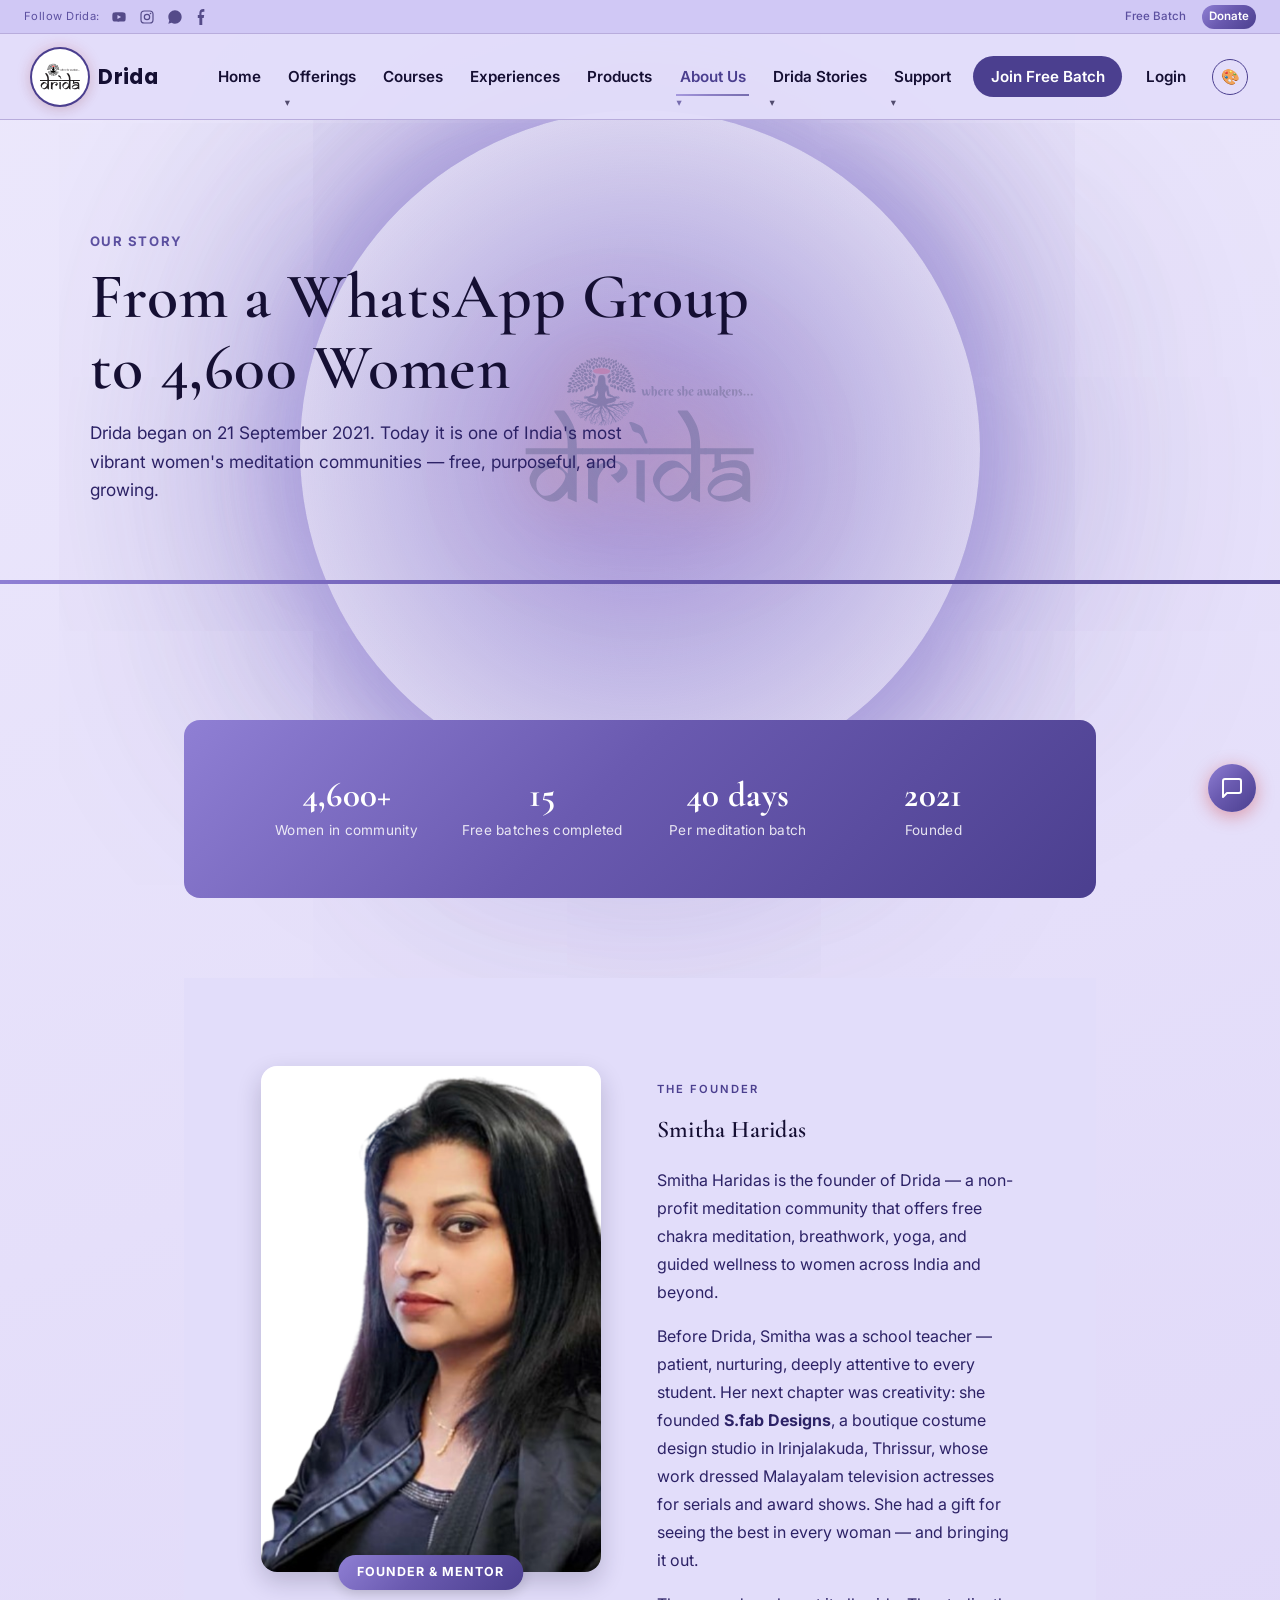
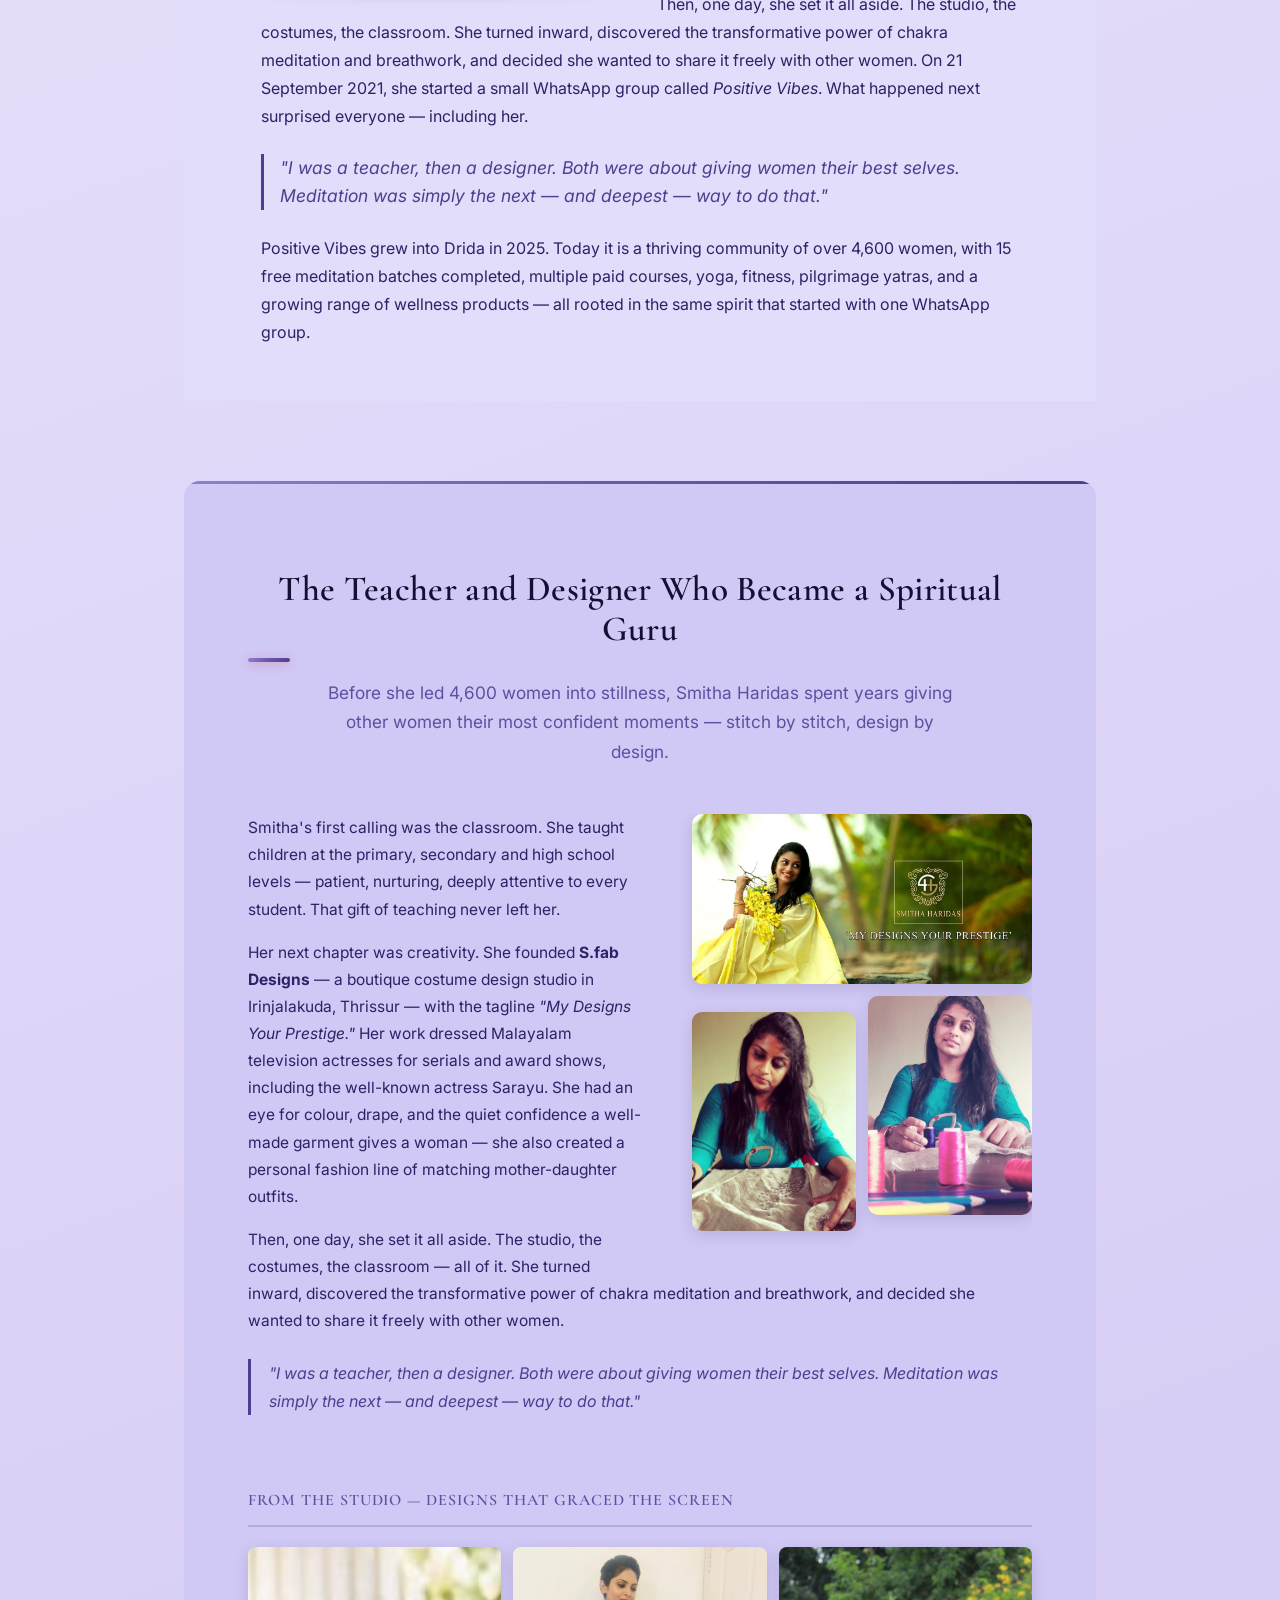
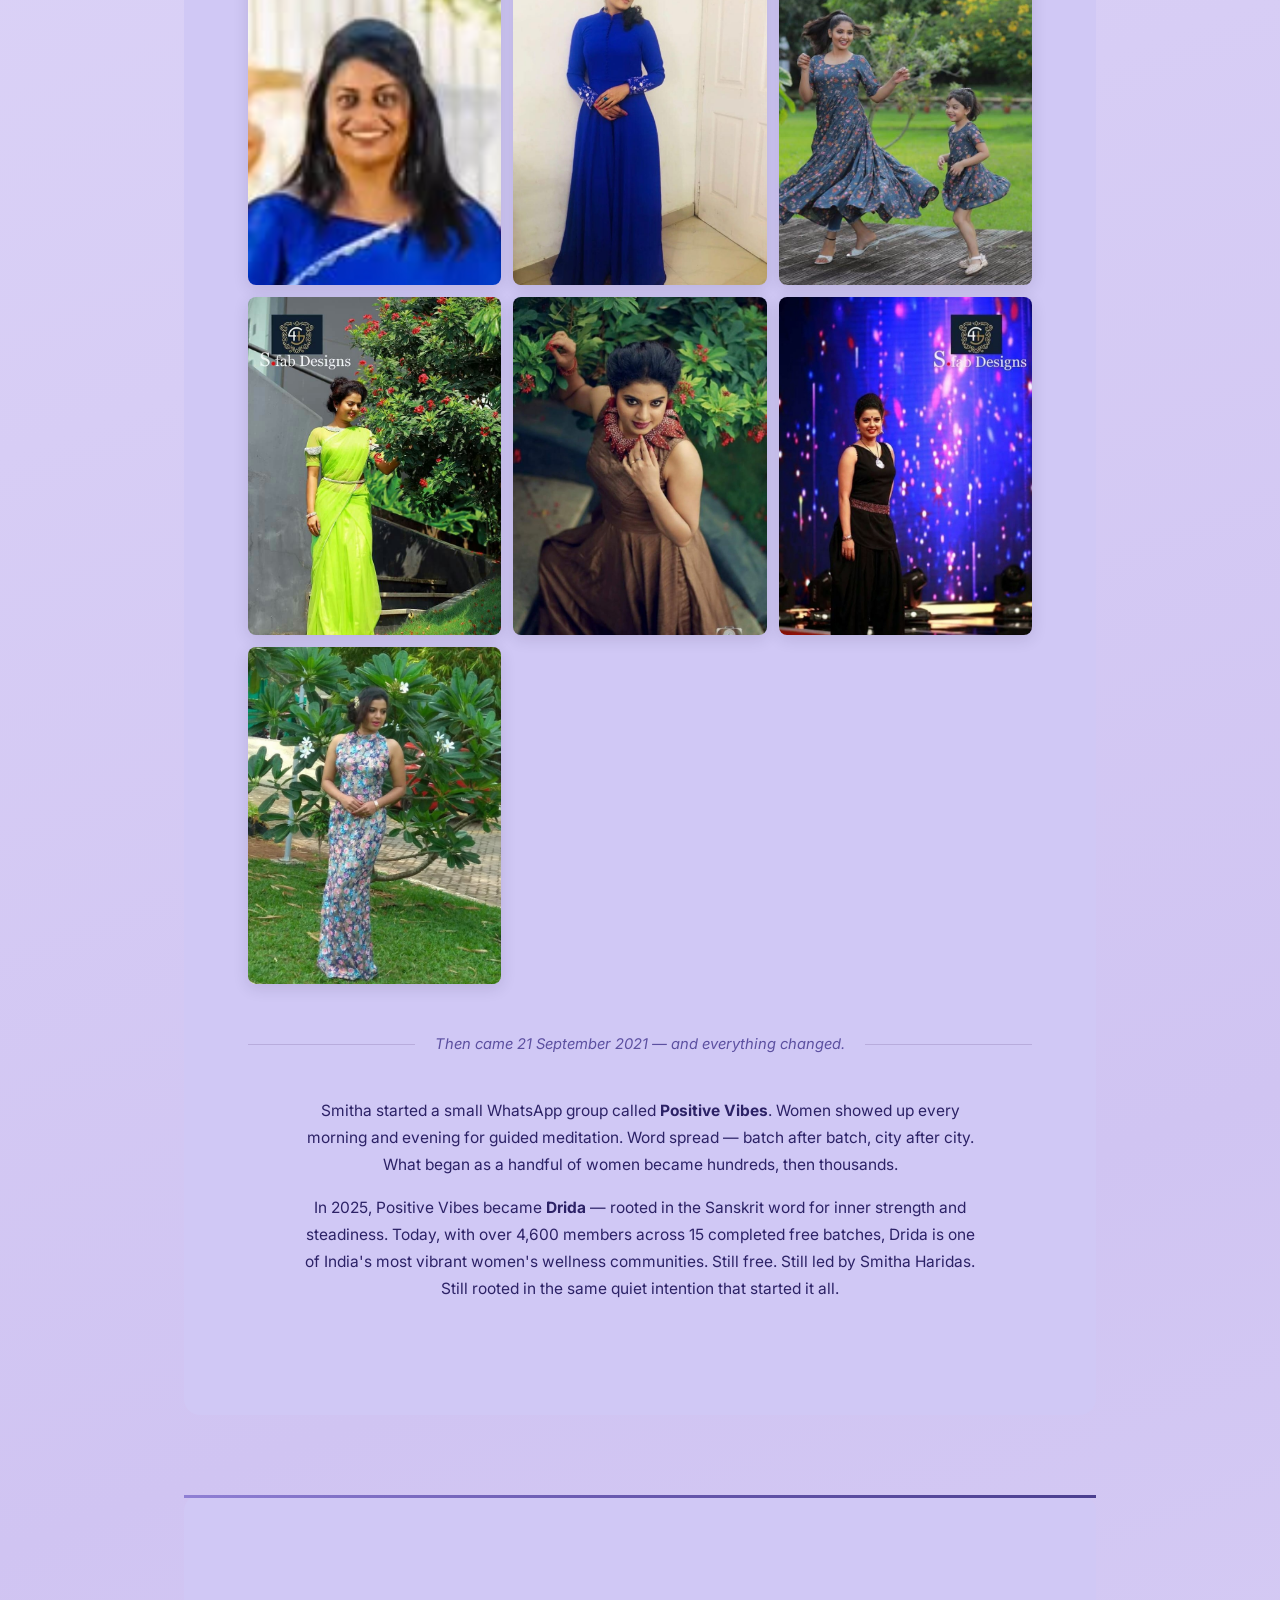
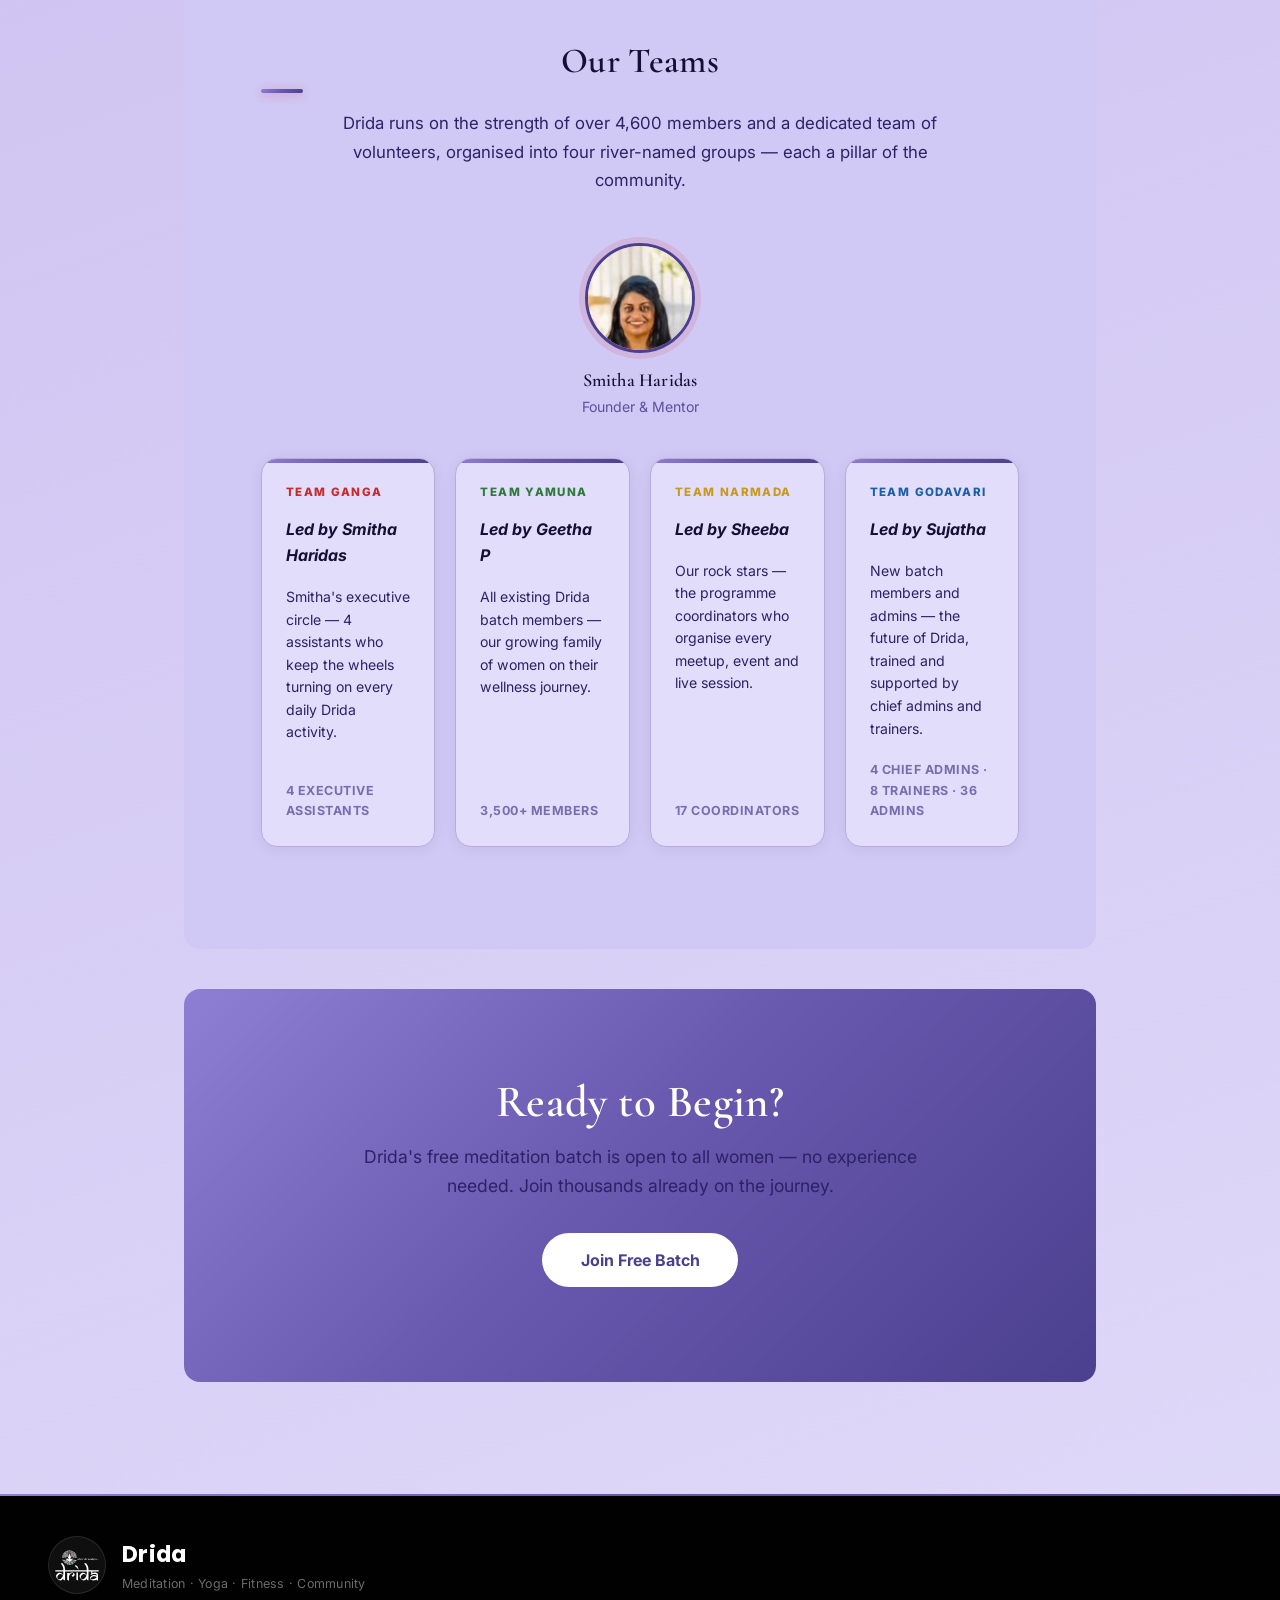
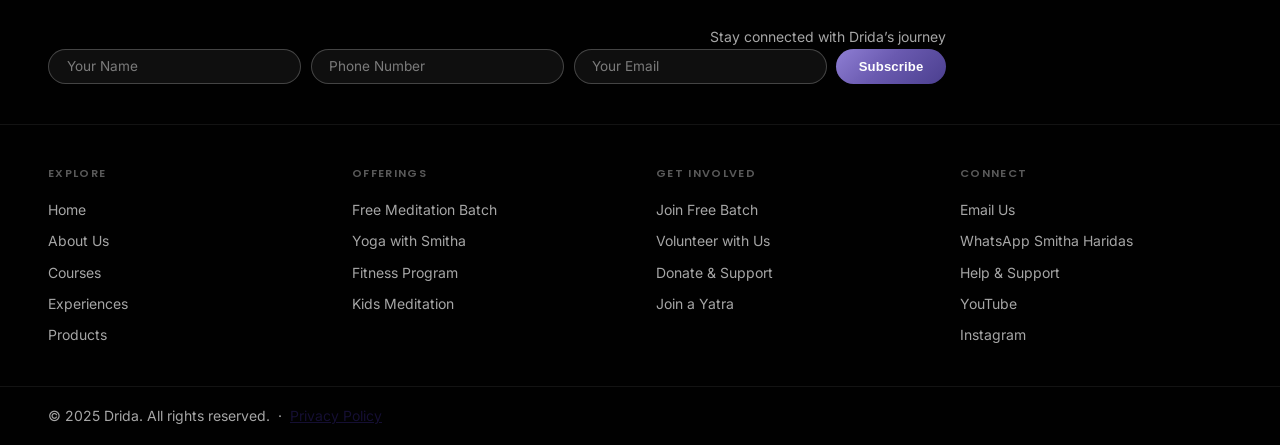
==== commit e10af702: "Lighten yellow/pastel-green light themes; sync latest page edits and re-add script.js/misc pages" ====
--- a/about.html
+++ b/about.html
@@ -322,7 +322,7 @@
           </div>
         </div>
         <a class="nav-cta-pill" href="courses.html#course-drida-15th-batch">Join Free Batch</a>
-        <a href="login.html">Login</a>
+        <a href="/dashboard/">Login</a>
       </nav>
       <button id="theme-toggle" type="button" aria-label="Toggle theme"></button>
     </div>
--- a/style.css
+++ b/style.css
@@ -3950,11 +3950,11 @@
    saturated pastel (not near-white), same structure as
    :root[data-theme="pastel-bright"] above, just recoloured to green. */
 :root[data-theme="pastel-green"] {
-  --paper:        #dcf0a8;   /* saturated pale lime, same weight as blue's d8ecff */
-  --paper-alt:    #c8e888;   /* deeper lime for cards, same weight as blue's c0dff8 */
+  --paper:        #e8f6c4;   /* lightened pale lime (was #dcf0a8) */
+  --paper-alt:    #d8f0a8;   /* lightened card lime (was #c8e888) */
   --ink:          #16260a;
   --ink-2:        #355616;
-  --line-soft:    #b8d488;
+  --line-soft:    #cce4a8;
   --muted:        #4a6b1e;
   /* --accent is used as TEXT in many places sitewide (nav links, section
      tags, body links, prices) — the vivid #a8d148 from green-dark reads
@@ -3973,23 +3973,23 @@
   --shadow-hover: 0 10px 24px rgba(22,38,10,0.20);
 }
 :root[data-theme="pastel-green"] body {
-  background: linear-gradient(160deg, #f0f8dc 0%, #e4f0b0 35%, #d0e488 65%, #dcf0a8 100%);
+  background: linear-gradient(160deg, #f6fce8 0%, #eef6c8 35%, #dcecac 65%, #e8f6c4 100%);
 }
 :root[data-theme="pastel-green"] .topbar {
-  background: rgba(224,240,184,0.96);
-  box-shadow: 0 1px 0 #b8d488;
+  background: rgba(236,248,208,0.96);
+  box-shadow: 0 1px 0 #cce4a8;
 }
 :root[data-theme="pastel-green"] .hero-text {
   background:
     radial-gradient(ellipse 90% 55% at 88% 8%, rgba(168,209,72,0.12) 0%, transparent 60%),
     radial-gradient(ellipse 60% 40% at 5% 92%, rgba(168,209,72,0.06) 0%, transparent 55%),
-    linear-gradient(155deg, #eaf4c8 0%, #c8e888 50%, #a8d148 100%) !important;
+    linear-gradient(155deg, #f4f9e0 0%, #d8f0a8 50%, #c0dc78 100%) !important;
 }
 :root[data-theme="pastel-green"] .hero h1 { color: #16260a; }
 :root[data-theme="pastel-green"] .hero p  { color: #355616; }
 :root[data-theme="pastel-green"] .hero-kicker { color: #5d8131; }
 :root[data-theme="pastel-green"] .hero-photo::before {
-  background: linear-gradient(to right, #c8e888 0%, transparent 14%);
+  background: linear-gradient(to right, #d8f0a8 0%, transparent 14%);
 }
 :root[data-theme="pastel-green"] .hero-ctas .btn-outline {
   color: #16260a; border-color: rgba(130,180,20,0.45);
@@ -4569,11 +4569,11 @@
    as :root[data-theme="orange"] and :root[data-theme="pastel-bright"]
    below, just recoloured to gold. ── */
 :root[data-theme="yellow"] {
-  --paper:        #fff0b0;   /* saturated pale gold, same weight as orange's ffdcb8 */
-  --paper-alt:    #ffe066;   /* deeper gold for cards, same weight as orange's ffc98f */
+  --paper:        #fff6cc;   /* lightened pale gold (was #fff0b0) */
+  --paper-alt:    #fff0a8;   /* lightened card gold (was #ffe066) */
   --ink:          #332900;
   --ink-2:        #665200;
-  --line-soft:    #ffdb70;
+  --line-soft:    #ffe9a8;
   --muted:        #806b00;
   /* --accent is used as TEXT in many places sitewide (nav links, section
      tags, body links, prices) — the vivid #ffd93d from yellow-dark reads
@@ -4594,23 +4594,23 @@
   --shadow-hover: 0 10px 24px rgba(51,41,0,0.20);
 }
 :root[data-theme="yellow"] body {
-  background: linear-gradient(160deg, #fff8d6 0%, #ffe98a 35%, #ffdb70 65%, #fff0b0 100%);
+  background: linear-gradient(160deg, #fffbe8 0%, #fff2b8 35%, #ffe9a0 65%, #fff6cc 100%);
 }
 :root[data-theme="yellow"] .topbar {
-  background: rgba(255,240,176,0.96);
-  box-shadow: 0 1px 0 #ffdb70;
+  background: rgba(255,248,214,0.96);
+  box-shadow: 0 1px 0 #ffe9a8;
 }
 :root[data-theme="yellow"] .hero-text {
   background:
     radial-gradient(ellipse 90% 55% at 88% 8%, rgba(255,217,61,0.12) 0%, transparent 60%),
     radial-gradient(ellipse 60% 40% at 5% 92%, rgba(255,217,61,0.06) 0%, transparent 55%),
-    linear-gradient(155deg, #fff5c2 0%, #ffe066 50%, #ffd93d 100%) !important;
+    linear-gradient(155deg, #fffbe0 0%, #fff0a8 50%, #ffe066 100%) !important;
 }
 :root[data-theme="yellow"] .hero h1 { color: #332900; }
 :root[data-theme="yellow"] .hero p  { color: #665200; }
 :root[data-theme="yellow"] .hero-kicker { color: #a68a00; }
 :root[data-theme="yellow"] .hero-photo::before {
-  background: linear-gradient(to right, #ffe066 0%, transparent 14%);
+  background: linear-gradient(to right, #fff0a8 0%, transparent 14%);
 }
 :root[data-theme="yellow"] .hero-ctas .btn-outline {
   color: #332900; border-color: rgba(217,180,0,0.45);
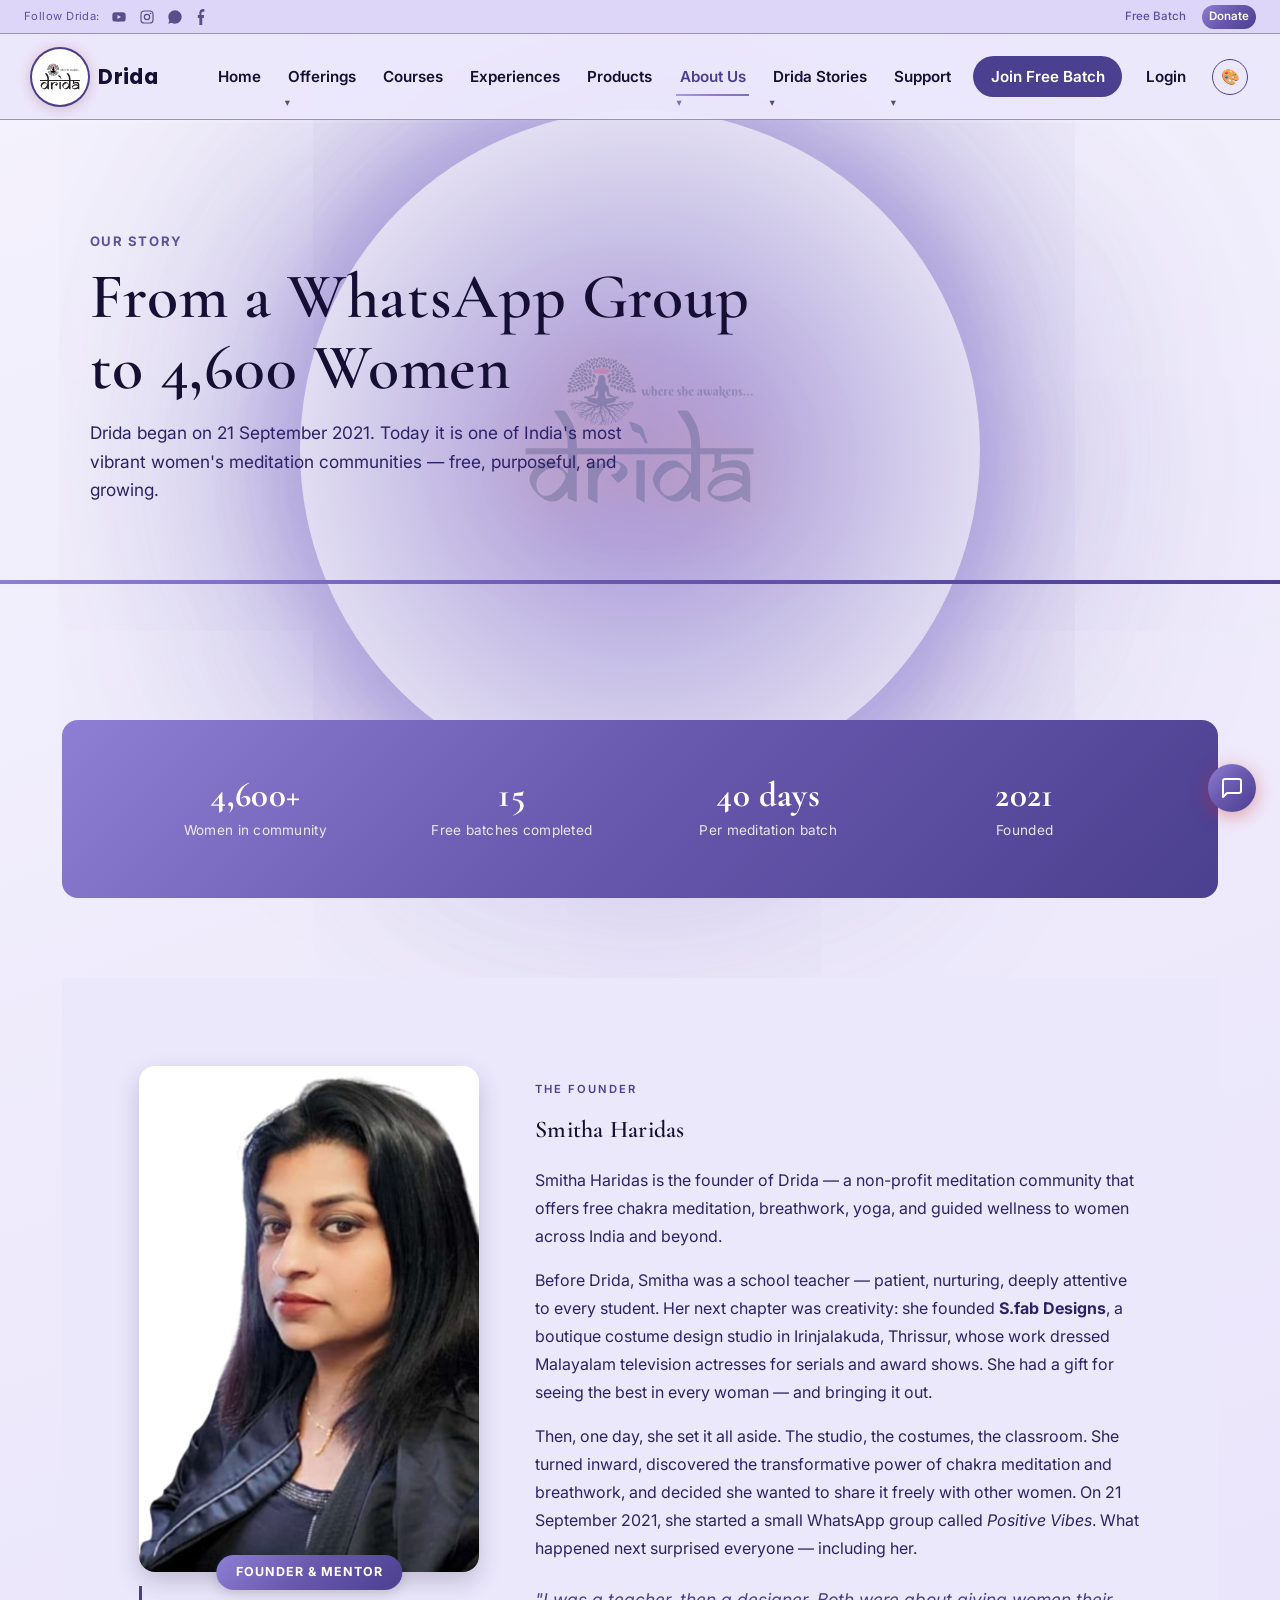
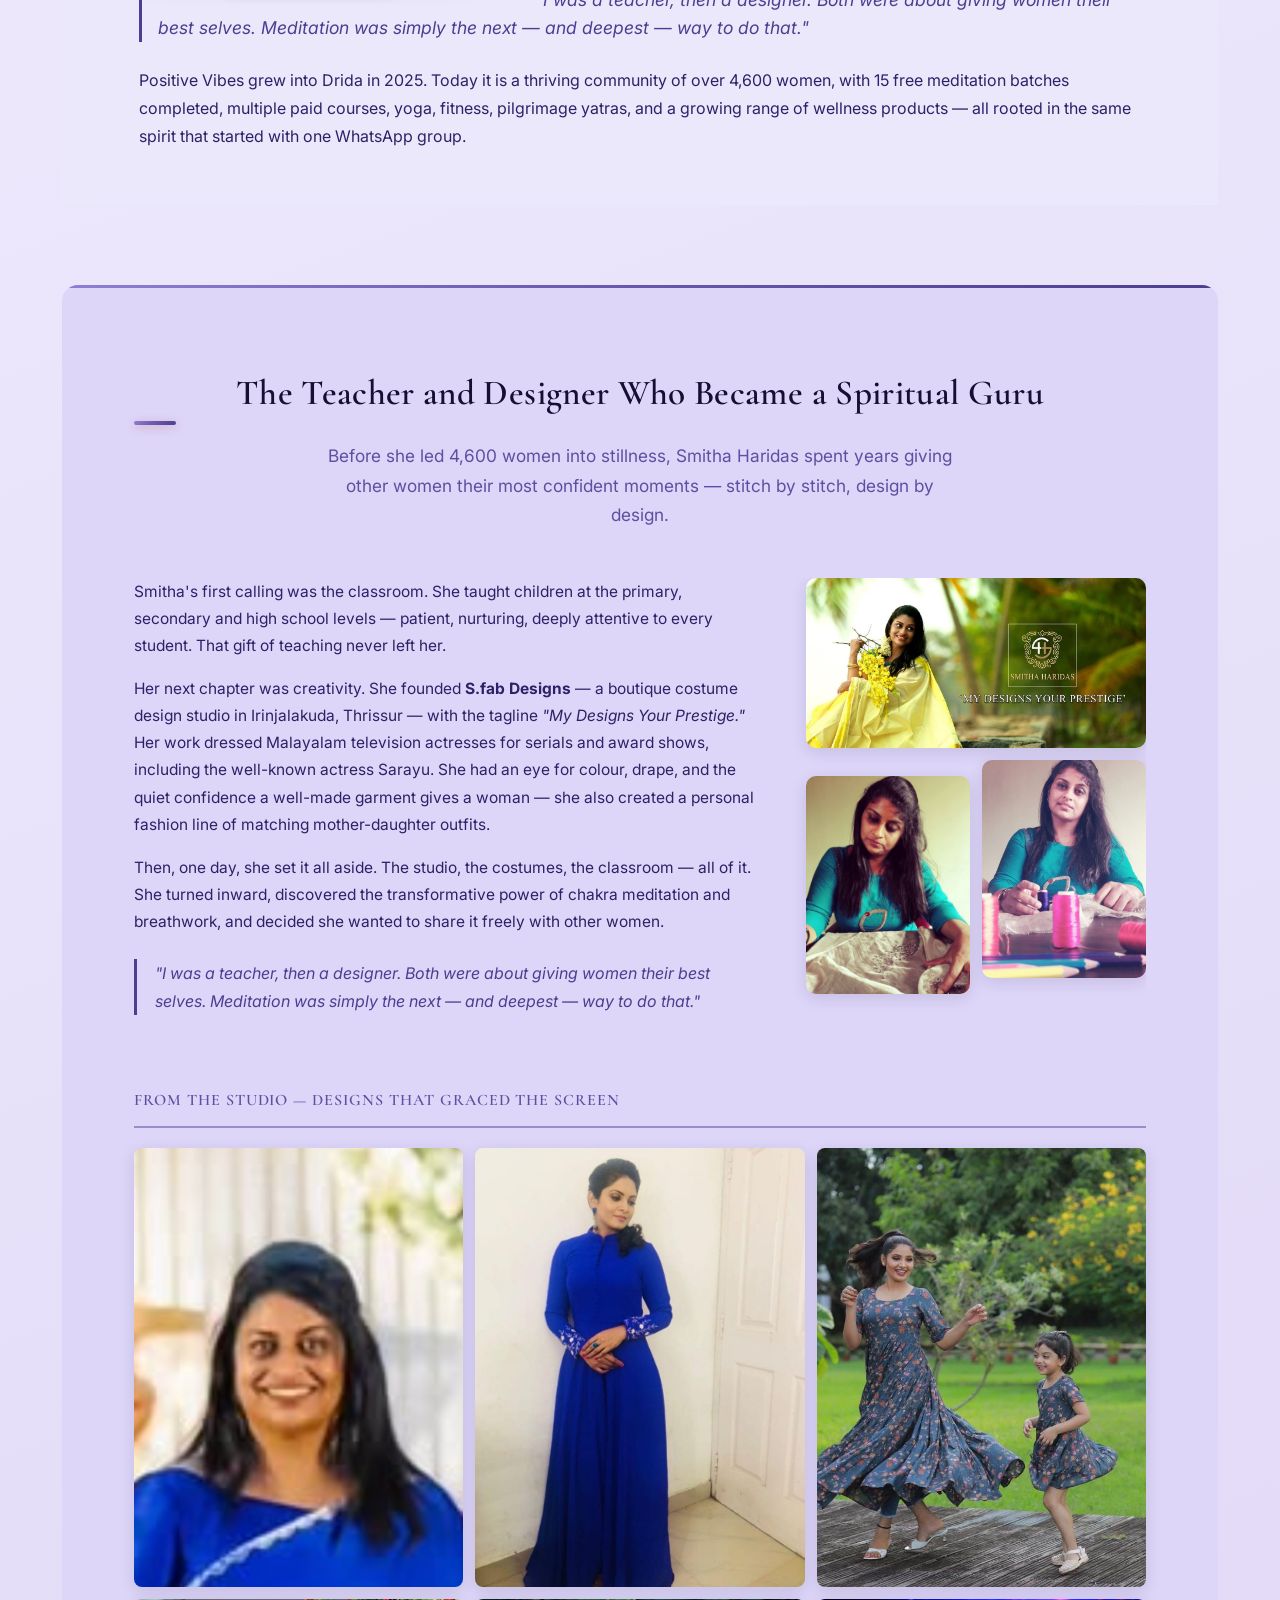
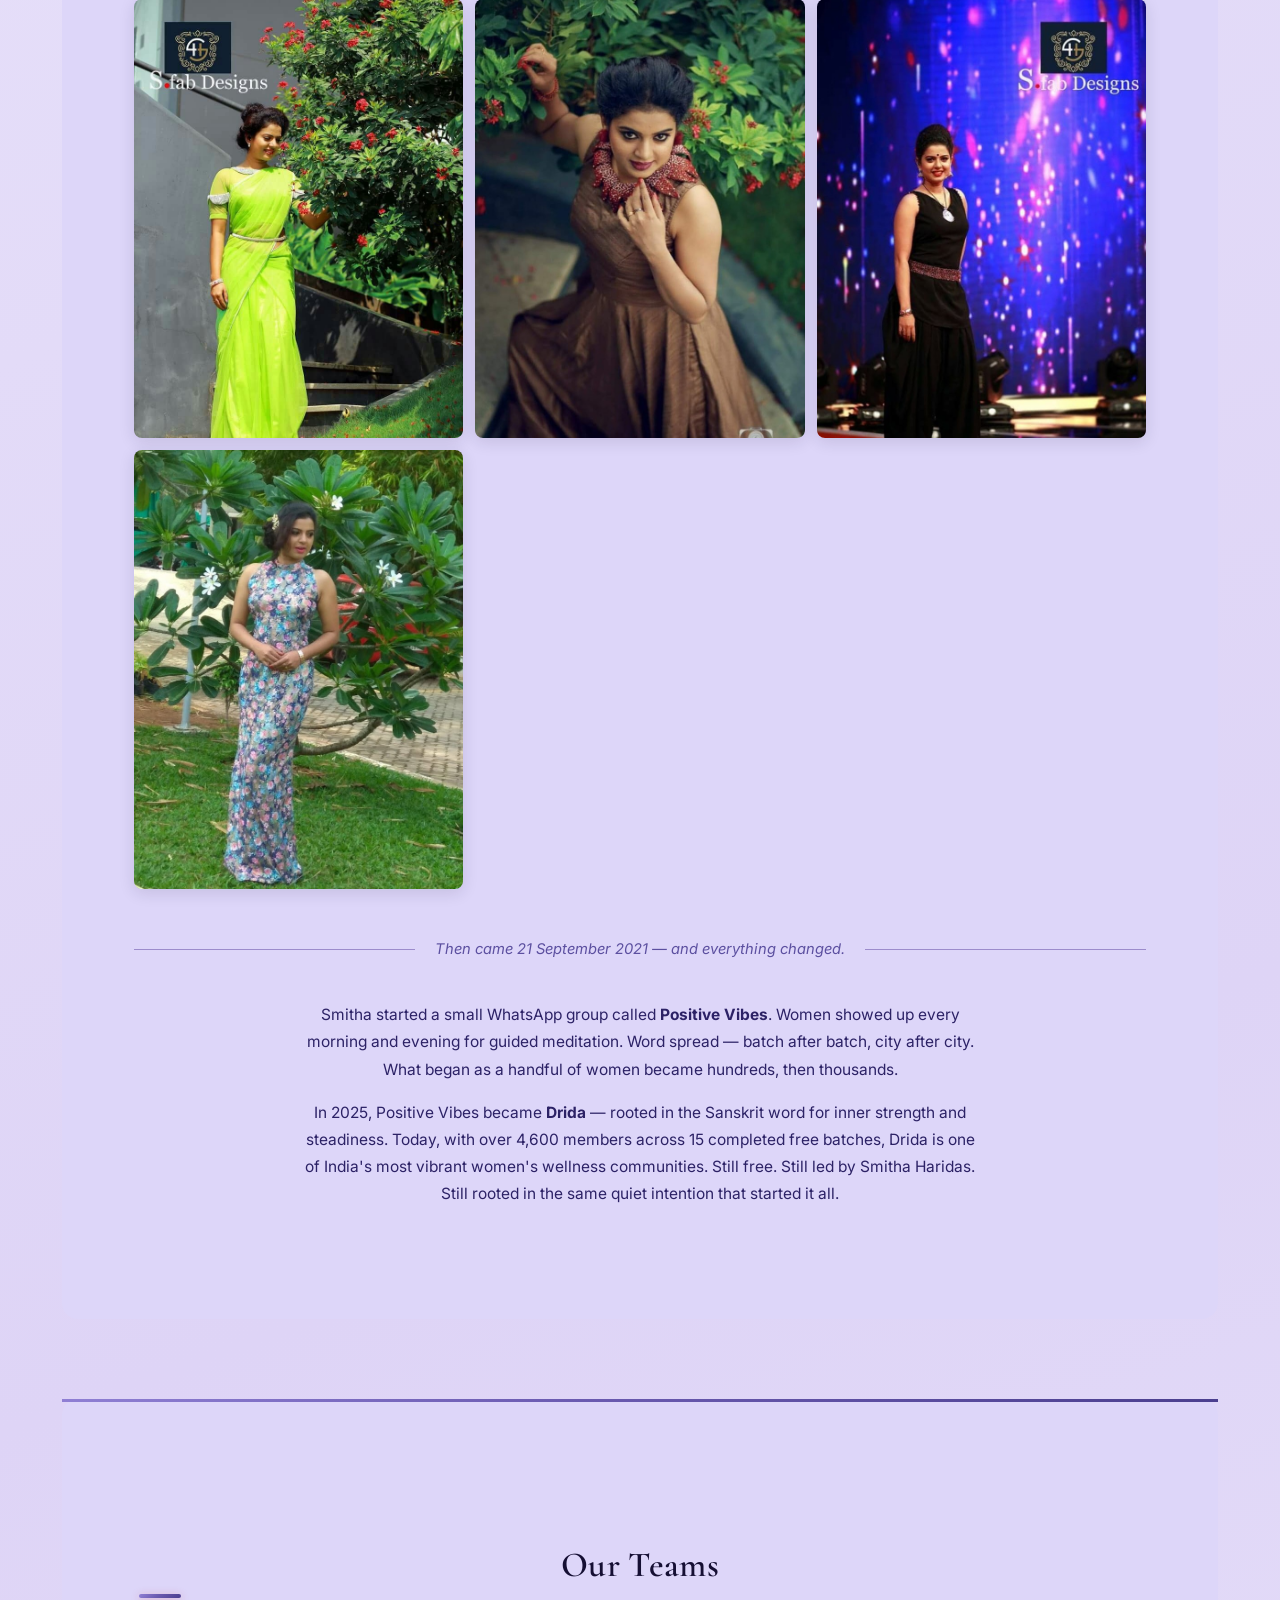
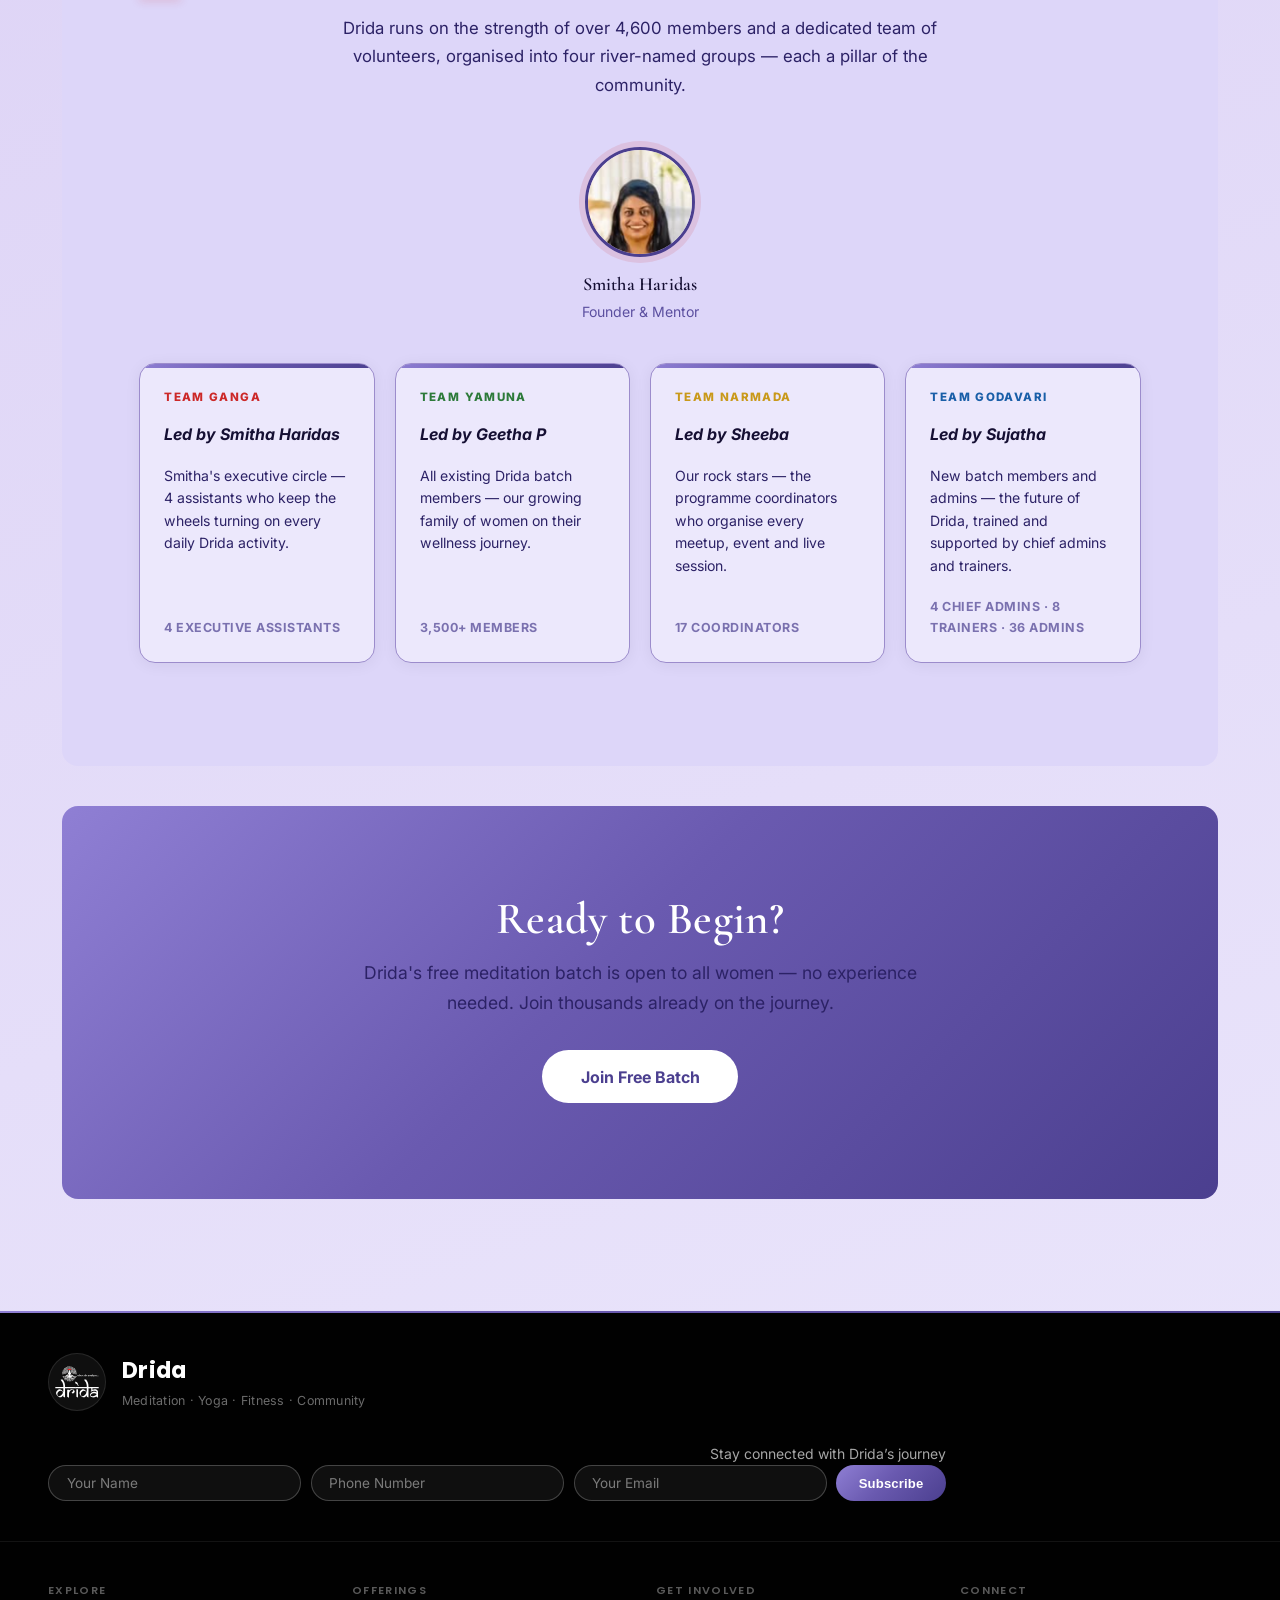
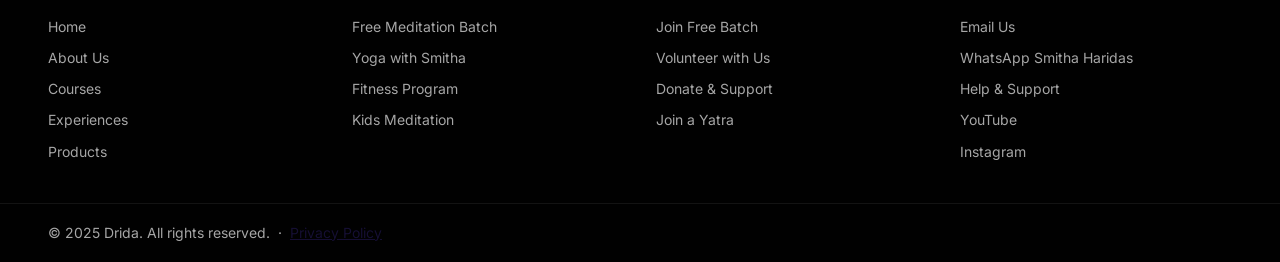
==== commit 97ccad00: "New version v2" ====
--- a/about.html
+++ b/about.html
@@ -16,7 +16,7 @@
   <meta name="twitter:description" content="Meet Smitha Haridas — teacher, costume designer, and founder of Drida.">
   <meta name="twitter:image" content="https://drida.org/drida_logo.png">
   <script>!function(){var m=localStorage.getItem("drida-theme-mode");var mode=(m==="light"||m==="dark")?m:(window.matchMedia&&matchMedia('(prefers-color-scheme: dark)').matches?"dark":"light");document.documentElement.setAttribute("data-theme", mode==="dark"?"indigo-dark":"indigo")}()</script>
-  <link rel="stylesheet" href="style.css?v=46">
+  <link rel="stylesheet" href="style.css?v=51">
   <style>
     /* ── About page layout ── */
     /* Solid backdrop so the fixed watermark logo (position:fixed, always
--- a/style.css
+++ b/style.css
@@ -743,7 +743,7 @@
 /* ---------- Main layout ---------- */
 
 main {
-  max-width: 960px;
+  max-width: min(94vw, 1600px);   /* scales with the actual browser width, caps on ultra-wide monitors */
   margin: 0 auto;
   padding: 4.5rem 1.5rem;
 }
@@ -951,6 +951,30 @@
   background-clip: text;
 }
 
+/* Drida Crystal product cards - the generic ".card p { flex: 1 }" rule
+   stretches every paragraph to fill leftover space, which left a big
+   ugly gap in the middle of shorter cards. Cancel that here and instead
+   push only the final buy block (UPI form or WhatsApp button) to the
+   bottom, so text stays tight at the top and cards line up cleanly. */
+#drida-crystal .card p {
+  flex: none;
+}
+
+/* Force every card to fill its grid row height (some browsers don't
+   reliably stretch a flex-column child to match neighbouring grid
+   items unless told explicitly), so the margin-top:auto push below
+   actually has full-height room to work with and buttons line up
+   across a row regardless of how much text each card has. */
+#drida-crystal .card {
+  height: 100%;
+}
+
+#drida-crystal .card > div[id^="upi-crystal-"],
+#drida-crystal .card > a.btn {
+  margin-top: auto;
+  padding-top: 0.5rem;
+}
+
 /* UPI pay block on a public course card - QR code, the "open my UPI
    app" button (works on phones), and a small note reminding the payer
    to identify themselves so Sara can match the payment. */
@@ -979,7 +1003,11 @@
 .upi-input {
   width: 100%;
   padding: 0.55rem 0.85rem;
-  border: 1px solid var(--line-soft);
+  /* Always mixed from --ink so the border reliably contrasts against
+     --paper in every theme, instead of relying on --line-soft (which
+     in some light themes, like yellow, sits too close to --paper to
+     read as a visible border until the field is focused). */
+  border: 1.5px solid color-mix(in srgb, var(--ink) 30%, transparent);
   border-radius: 10px;
   font-size: 0.92rem;
   font-family: inherit;
@@ -1120,7 +1148,7 @@
   display: flex;
   align-items: center;
   gap: 2.5rem;
-  max-width: 960px;
+  max-width: min(94vw, 1600px);
   margin: 0 auto 2.5rem;
 }
 
@@ -3888,11 +3916,11 @@
    ═══════════════════════════════════════════════════════════════════ */
 /* 🩵 PASTEL-BLUE — full blue gradient body, no cream */
 :root[data-theme="pastel-bright"] {
-  --paper:        #d8ecff;   /* clear sky blue — the whole page is blue */
-  --paper-alt:    #c0dff8;   /* slightly deeper blue for cards */
+  --paper:        #e6f3ff;   /* slightly lighter sky blue (was #d8ecff) */
+  --paper-alt:    #d2e8fc;   /* slightly lighter card blue (was #c0dff8) */
   --ink:          #071626;   /* deep navy */
   --ink-2:        #163556;   /* medium navy */
-  --line-soft:    #9fcae8;   /* blue divider */
+  --line-soft:    #86bce0;   /* darkened a touch for contrast against the lighter paper (was #9fcae8) */
   --muted:        #315d81;   /* blue-grey muted */
   --accent:       #1462b8;   /* strong clear blue */
   --accent-dark:  #0e4e9a;
@@ -3903,24 +3931,24 @@
   --shadow-hover: 0 10px 24px rgba(7,22,38,0.20);
 }
 :root[data-theme="pastel-bright"] body {
-  background: linear-gradient(160deg, #e8f5ff 0%, #d4ebff 35%, #c8e4ff 65%, #d8ecff 100%);
+  background: linear-gradient(160deg, #f0f9ff 0%, #e0f0ff 35%, #d4e9ff 65%, #e6f3ff 100%);
 }
 :root[data-theme="pastel-bright"] .topbar {
-  background: rgba(216,236,255,0.96);
-  box-shadow: 0 1px 0 #9fcae8;
+  background: rgba(230,243,255,0.96);
+  box-shadow: 0 1px 0 #86bce0;
 }
 :root[data-theme="pastel-bright"] .hero-text {
   background:
     radial-gradient(ellipse 90% 55% at 88% 8%, rgba(20,98,184,0.12) 0%, transparent 60%),
     radial-gradient(ellipse 60% 40% at 5% 92%, rgba(20,98,184,0.06) 0%, transparent 55%),
-    linear-gradient(155deg, #d8ecff 0%, #c4e0ff 50%, #b4d6ff 100%) !important;
+    linear-gradient(155deg, #e6f3ff 0%, #d4e9ff 50%, #c4dcfc 100%) !important;
 }
 /* Home split hero (light-blue .hero-text panel) → dark text fine on light bg */
 :root[data-theme="pastel-bright"] .hero h1 { color: #071626; }
 :root[data-theme="pastel-bright"] .hero p  { color: #163556; }
 :root[data-theme="pastel-bright"] .hero-kicker { color: #3a6e98; }
 :root[data-theme="pastel-bright"] .hero-photo::before {
-  background: linear-gradient(to right, #c8e4ff 0%, transparent 14%);
+  background: linear-gradient(to right, #d4e9ff 0%, transparent 14%);
 }
 :root[data-theme="pastel-bright"] .hero-ctas .btn-outline {
   color: #071626; border-color: rgba(20,98,184,0.45);
@@ -3950,11 +3978,11 @@
    saturated pastel (not near-white), same structure as
    :root[data-theme="pastel-bright"] above, just recoloured to green. */
 :root[data-theme="pastel-green"] {
-  --paper:        #e8f6c4;   /* lightened pale lime (was #dcf0a8) */
-  --paper-alt:    #d8f0a8;   /* lightened card lime (was #c8e888) */
+  --paper:        #f7fce9;   /* near-white pale lime, matches yellow's lightening (was #e8f6c4) */
+  --paper-alt:    #edf6d0;   /* lightened card lime (was #d8f0a8) */
   --ink:          #16260a;
   --ink-2:        #355616;
-  --line-soft:    #cce4a8;
+  --line-soft:    #bcd894;   /* darkened for contrast against the new lighter paper (was #cce4a8) */
   --muted:        #4a6b1e;
   /* --accent is used as TEXT in many places sitewide (nav links, section
      tags, body links, prices) — the vivid #a8d148 from green-dark reads
@@ -3973,23 +4001,23 @@
   --shadow-hover: 0 10px 24px rgba(22,38,10,0.20);
 }
 :root[data-theme="pastel-green"] body {
-  background: linear-gradient(160deg, #f6fce8 0%, #eef6c8 35%, #dcecac 65%, #e8f6c4 100%);
+  background: linear-gradient(160deg, #fbfef4 0%, #f7fce4 35%, #eef6cc 65%, #f7fce9 100%);
 }
 :root[data-theme="pastel-green"] .topbar {
-  background: rgba(236,248,208,0.96);
-  box-shadow: 0 1px 0 #cce4a8;
+  background: rgba(247,252,233,0.96);
+  box-shadow: 0 1px 0 #bcd894;
 }
 :root[data-theme="pastel-green"] .hero-text {
   background:
     radial-gradient(ellipse 90% 55% at 88% 8%, rgba(168,209,72,0.12) 0%, transparent 60%),
     radial-gradient(ellipse 60% 40% at 5% 92%, rgba(168,209,72,0.06) 0%, transparent 55%),
-    linear-gradient(155deg, #f4f9e0 0%, #d8f0a8 50%, #c0dc78 100%) !important;
+    linear-gradient(155deg, #fafce4 0%, #edf6d0 50%, #d4e8a0 100%) !important;
 }
 :root[data-theme="pastel-green"] .hero h1 { color: #16260a; }
 :root[data-theme="pastel-green"] .hero p  { color: #355616; }
 :root[data-theme="pastel-green"] .hero-kicker { color: #5d8131; }
 :root[data-theme="pastel-green"] .hero-photo::before {
-  background: linear-gradient(to right, #d8f0a8 0%, transparent 14%);
+  background: linear-gradient(to right, #edf6d0 0%, transparent 14%);
 }
 :root[data-theme="pastel-green"] .hero-ctas .btn-outline {
   color: #16260a; border-color: rgba(130,180,20,0.45);
@@ -4456,11 +4484,11 @@
 
 /* ── ORANGE (light) — pairs with existing dark-family "claude" ── */
 :root[data-theme="orange"] {
-  --paper:        #ffdcb8;
-  --paper-alt:    #ffc98f;
+  --paper:        #ffe9d0;   /* slightly lighter (was #ffdcb8) */
+  --paper-alt:    #ffdbb0;   /* slightly lighter (was #ffc98f) */
   --ink:          #331a05;
   --ink-2:        #663610;
-  --line-soft:    #f0c49a;
+  --line-soft:    #e0ac78;   /* darkened a touch for contrast against the lighter paper (was #f0c49a) */
   --muted:        #805326;
   --accent:       #974913;
   --accent-dark:  #b8551a;
@@ -4471,23 +4499,23 @@
   --shadow-hover: 0 10px 24px rgba(51,26,5,0.20);
 }
 :root[data-theme="orange"] body {
-  background: linear-gradient(160deg, #ffe8cc 0%, #ffd39e 35%, #ffc478 65%, #ffdcb8 100%);
+  background: linear-gradient(160deg, #fff1de 0%, #ffe2b8 35%, #ffd39a 65%, #ffe9d0 100%);
 }
 :root[data-theme="orange"] .topbar {
-  background: rgba(255,230,210,0.96);
-  box-shadow: 0 1px 0 #f0c49a;
+  background: rgba(255,238,220,0.96);
+  box-shadow: 0 1px 0 #e0ac78;
 }
 :root[data-theme="orange"] .hero-text {
   background:
     radial-gradient(ellipse 90% 55% at 88% 8%, rgba(217,105,28,0.12) 0%, transparent 60%),
     radial-gradient(ellipse 60% 40% at 5% 92%, rgba(217,105,28,0.06) 0%, transparent 55%),
-    linear-gradient(155deg, #ffe6d2 0%, #ffd9b8 50%, #f8c8a0 100%) !important;
+    linear-gradient(155deg, #fff0e0 0%, #ffe2c4 50%, #fcd4ac 100%) !important;
 }
 :root[data-theme="orange"] .hero h1 { color: #331a05; }
 :root[data-theme="orange"] .hero p  { color: #663610; }
 :root[data-theme="orange"] .hero-kicker { color: #a06830; }
 :root[data-theme="orange"] .hero-photo::before {
-  background: linear-gradient(to right, #ffd9b8 0%, transparent 14%);
+  background: linear-gradient(to right, #ffe2c4 0%, transparent 14%);
 }
 :root[data-theme="orange"] .hero-ctas .btn-outline {
   color: #331a05; border-color: rgba(217,105,28,0.45);
@@ -4569,11 +4597,11 @@
    as :root[data-theme="orange"] and :root[data-theme="pastel-bright"]
    below, just recoloured to gold. ── */
 :root[data-theme="yellow"] {
-  --paper:        #fff6cc;   /* lightened pale gold (was #fff0b0) */
-  --paper-alt:    #fff0a8;   /* lightened card gold (was #ffe066) */
+  --paper:        #fff7dc;   /* pale warm gold — lighter than the original #fff6cc but not near-white (dialed back from #fffdf3, which read as too washed-out) */
+  --paper-alt:    #fff0c2;   /* lightened card gold (was #fff0a8, dialed back from #fff8e0) */
   --ink:          #332900;
   --ink-2:        #665200;
-  --line-soft:    #ffe9a8;
+  --line-soft:    #e0c67a;   /* still darkened for visibility against the lighter paper, just less extreme than before (was #e6d5a0) */
   --muted:        #806b00;
   /* --accent is used as TEXT in many places sitewide (nav links, section
      tags, body links, prices) — the vivid #ffd93d from yellow-dark reads
@@ -4594,11 +4622,11 @@
   --shadow-hover: 0 10px 24px rgba(51,41,0,0.20);
 }
 :root[data-theme="yellow"] body {
-  background: linear-gradient(160deg, #fffbe8 0%, #fff2b8 35%, #ffe9a0 65%, #fff6cc 100%);
+  background: linear-gradient(160deg, #fffaea 0%, #fff3d0 35%, #ffecb4 65%, #fff7dc 100%);
 }
 :root[data-theme="yellow"] .topbar {
-  background: rgba(255,248,214,0.96);
-  box-shadow: 0 1px 0 #ffe9a8;
+  background: rgba(255,241,194,0.96);
+  box-shadow: 0 1px 0 #e0c67a;
 }
 :root[data-theme="yellow"] .hero-text {
   background:
@@ -4630,14 +4658,19 @@
     0 0 400px 150px rgba(160,120,  0,0.07);
 }
 :root[data-theme="yellow"] #theme-toggle::before { content: "🎨"; font-size: 15px; }
+:root[data-theme="yellow"] .upi-input,
+:root[data-theme="yellow"] input {
+  background: #fffffe;
+  border-color: #d9b84a;
+}
 
 /* ── INDIGO (light) ── */
 :root[data-theme="indigo"] {
-  --paper:        #e2ddfa;
-  --paper-alt:    #d0c8f5;
+  --paper:        #ece8fc;   /* slightly lighter (was #e2ddfa) */
+  --paper-alt:    #ddd6f9;   /* slightly lighter (was #d0c8f5) */
   --ink:          #150f33;
   --ink-2:        #2c2266;
-  --line-soft:    #b8acdc;
+  --line-soft:    #9c8ccc;   /* darkened a touch for contrast against the lighter paper (was #b8acdc) */
   --muted:        #5c50a0;
   --accent:       #4b3f8f;
   --accent-dark:  #372e6b;
@@ -4648,23 +4681,23 @@
   --shadow-hover: 0 10px 24px rgba(21,15,51,0.20);
 }
 :root[data-theme="indigo"] body {
-  background: linear-gradient(160deg, #ece8fc 0%, #ded6f8 35%, #d0c4f2 65%, #e2ddfa 100%);
+  background: linear-gradient(160deg, #f4f2fd 0%, #e8e2fa 35%, #ded4f6 65%, #ece8fc 100%);
 }
 :root[data-theme="indigo"] .topbar {
-  background: rgba(226,221,250,0.96);
-  box-shadow: 0 1px 0 #b8acdc;
+  background: rgba(236,232,252,0.96);
+  box-shadow: 0 1px 0 #9c8ccc;
 }
 :root[data-theme="indigo"] .hero-text {
   background:
     radial-gradient(ellipse 90% 55% at 88% 8%, rgba(75,63,143,0.12) 0%, transparent 60%),
     radial-gradient(ellipse 60% 40% at 5% 92%, rgba(75,63,143,0.06) 0%, transparent 55%),
-    linear-gradient(155deg, #e2ddfa 0%, #d0c8f5 50%, #beb0ee 100%) !important;
+    linear-gradient(155deg, #ece8fc 0%, #ddd6f9 50%, #cec0f2 100%) !important;
 }
 :root[data-theme="indigo"] .hero h1 { color: #150f33; }
 :root[data-theme="indigo"] .hero p  { color: #2c2266; }
 :root[data-theme="indigo"] .hero-kicker { color: #5c50a0; }
 :root[data-theme="indigo"] .hero-photo::before {
-  background: linear-gradient(to right, #d0c8f5 0%, transparent 14%);
+  background: linear-gradient(to right, #ddd6f9 0%, transparent 14%);
 }
 :root[data-theme="indigo"] .hero-ctas .btn-outline {
   color: #150f33; border-color: rgba(75,63,143,0.45);
@@ -4690,11 +4723,11 @@
 
 /* ── VIOLET (light) ── */
 :root[data-theme="violet"] {
-  --paper:        #f2ddf8;
-  --paper-alt:    #e8c8f2;
+  --paper:        #f7e9fa;   /* slightly lighter (was #f2ddf8) */
+  --paper-alt:    #efd6f6;   /* slightly lighter (was #e8c8f2) */
   --ink:          #2e0f33;
   --ink-2:        #5c2266;
-  --line-soft:    #dcaee8;
+  --line-soft:    #cc94dc;   /* darkened a touch for contrast against the lighter paper (was #dcaee8) */
   --muted:        #794080;
   --accent:       #7b3fa0;
   --accent-dark:  #5c2f78;
@@ -4705,23 +4738,23 @@
   --shadow-hover: 0 10px 24px rgba(46,15,51,0.20);
 }
 :root[data-theme="violet"] body {
-  background: linear-gradient(160deg, #f8ecfc 0%, #f2dcf8 35%, #ecc8f4 65%, #f2ddf8 100%);
+  background: linear-gradient(160deg, #fbf3fd 0%, #f8e8fc 35%, #f2d8f8 65%, #f7e9fa 100%);
 }
 :root[data-theme="violet"] .topbar {
-  background: rgba(242,221,248,0.96);
-  box-shadow: 0 1px 0 #dcaee8;
+  background: rgba(247,233,250,0.96);
+  box-shadow: 0 1px 0 #cc94dc;
 }
 :root[data-theme="violet"] .hero-text {
   background:
     radial-gradient(ellipse 90% 55% at 88% 8%, rgba(123,63,160,0.12) 0%, transparent 60%),
     radial-gradient(ellipse 60% 40% at 5% 92%, rgba(123,63,160,0.06) 0%, transparent 55%),
-    linear-gradient(155deg, #f2ddf8 0%, #e8c8f2 50%, #ddb2ea 100%) !important;
+    linear-gradient(155deg, #f7e9fa 0%, #efd6f6 50%, #e6c2ef 100%) !important;
 }
 :root[data-theme="violet"] .hero h1 { color: #2e0f33; }
 :root[data-theme="violet"] .hero p  { color: #5c2266; }
 :root[data-theme="violet"] .hero-kicker { color: #9850a0; }
 :root[data-theme="violet"] .hero-photo::before {
-  background: linear-gradient(to right, #e8c8f2 0%, transparent 14%);
+  background: linear-gradient(to right, #efd6f6 0%, transparent 14%);
 }
 :root[data-theme="violet"] .hero-ctas .btn-outline {
   color: #2e0f33; border-color: rgba(123,63,160,0.45);
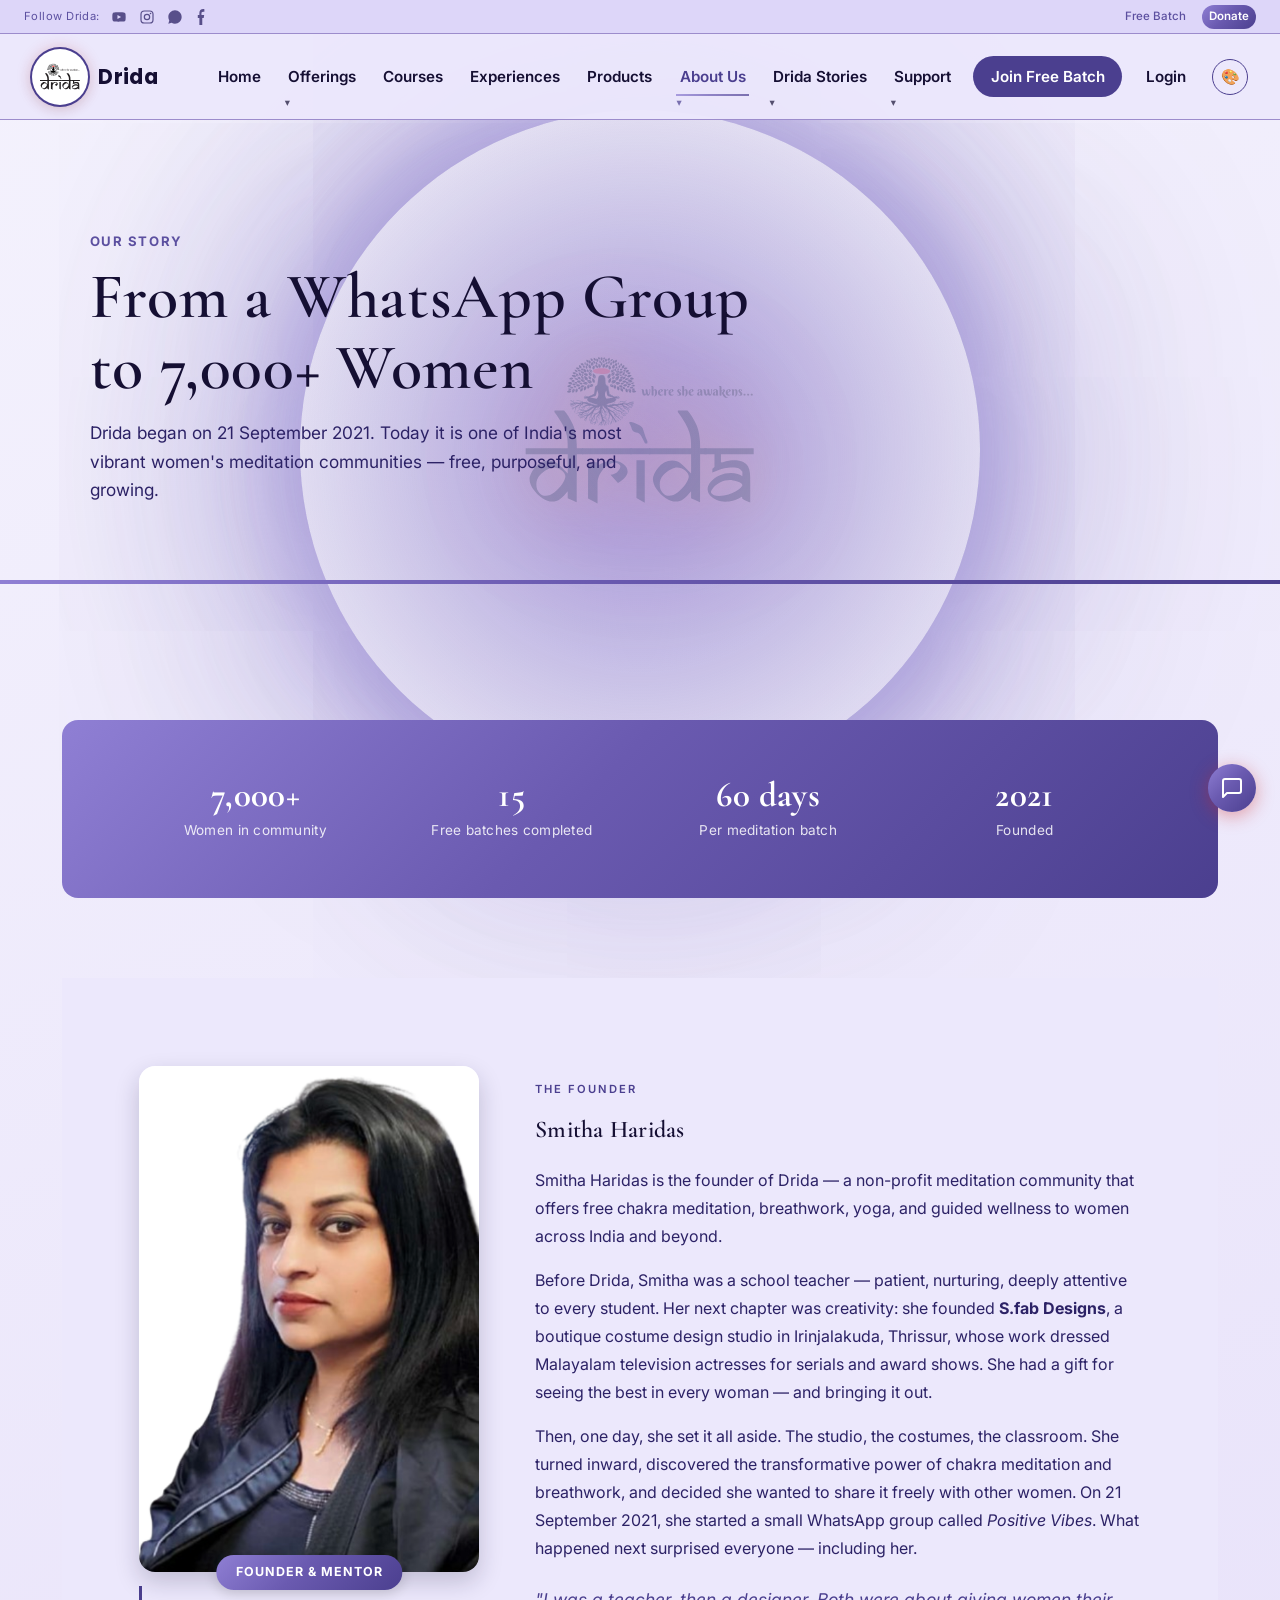
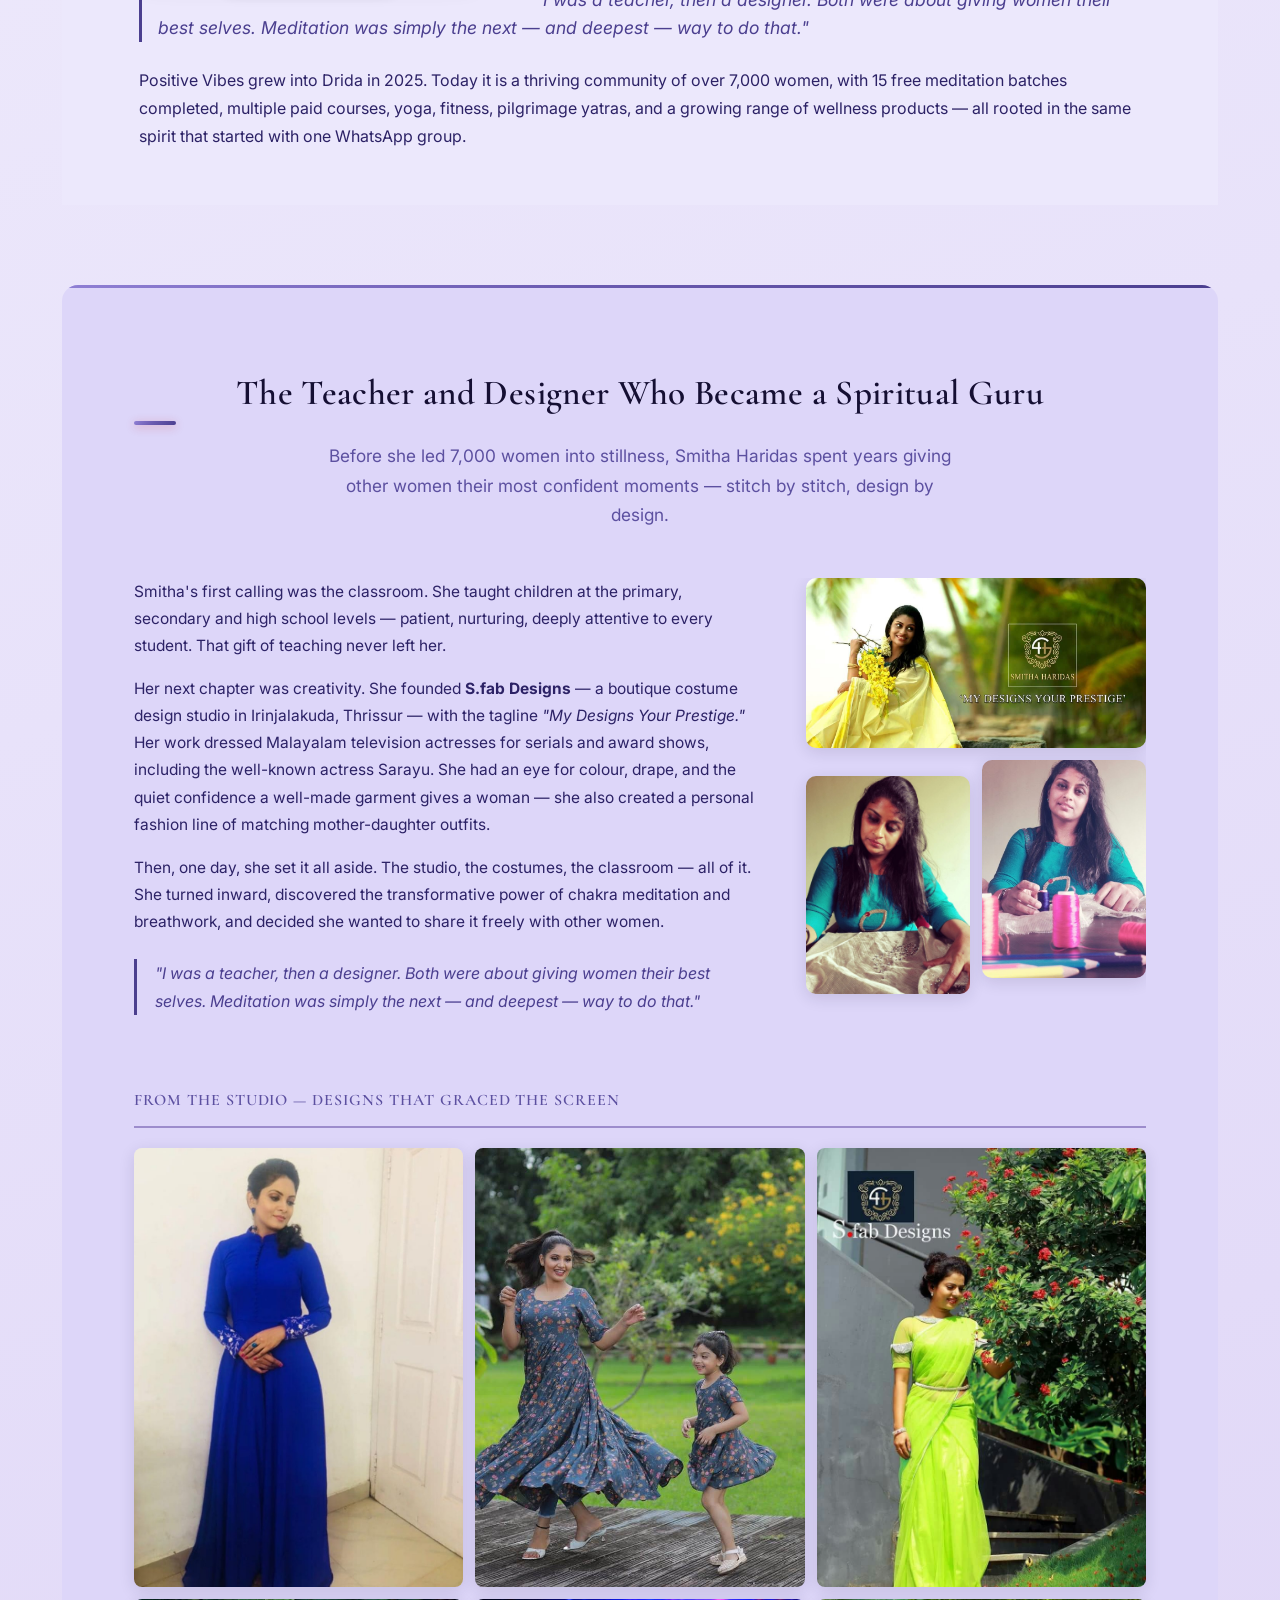
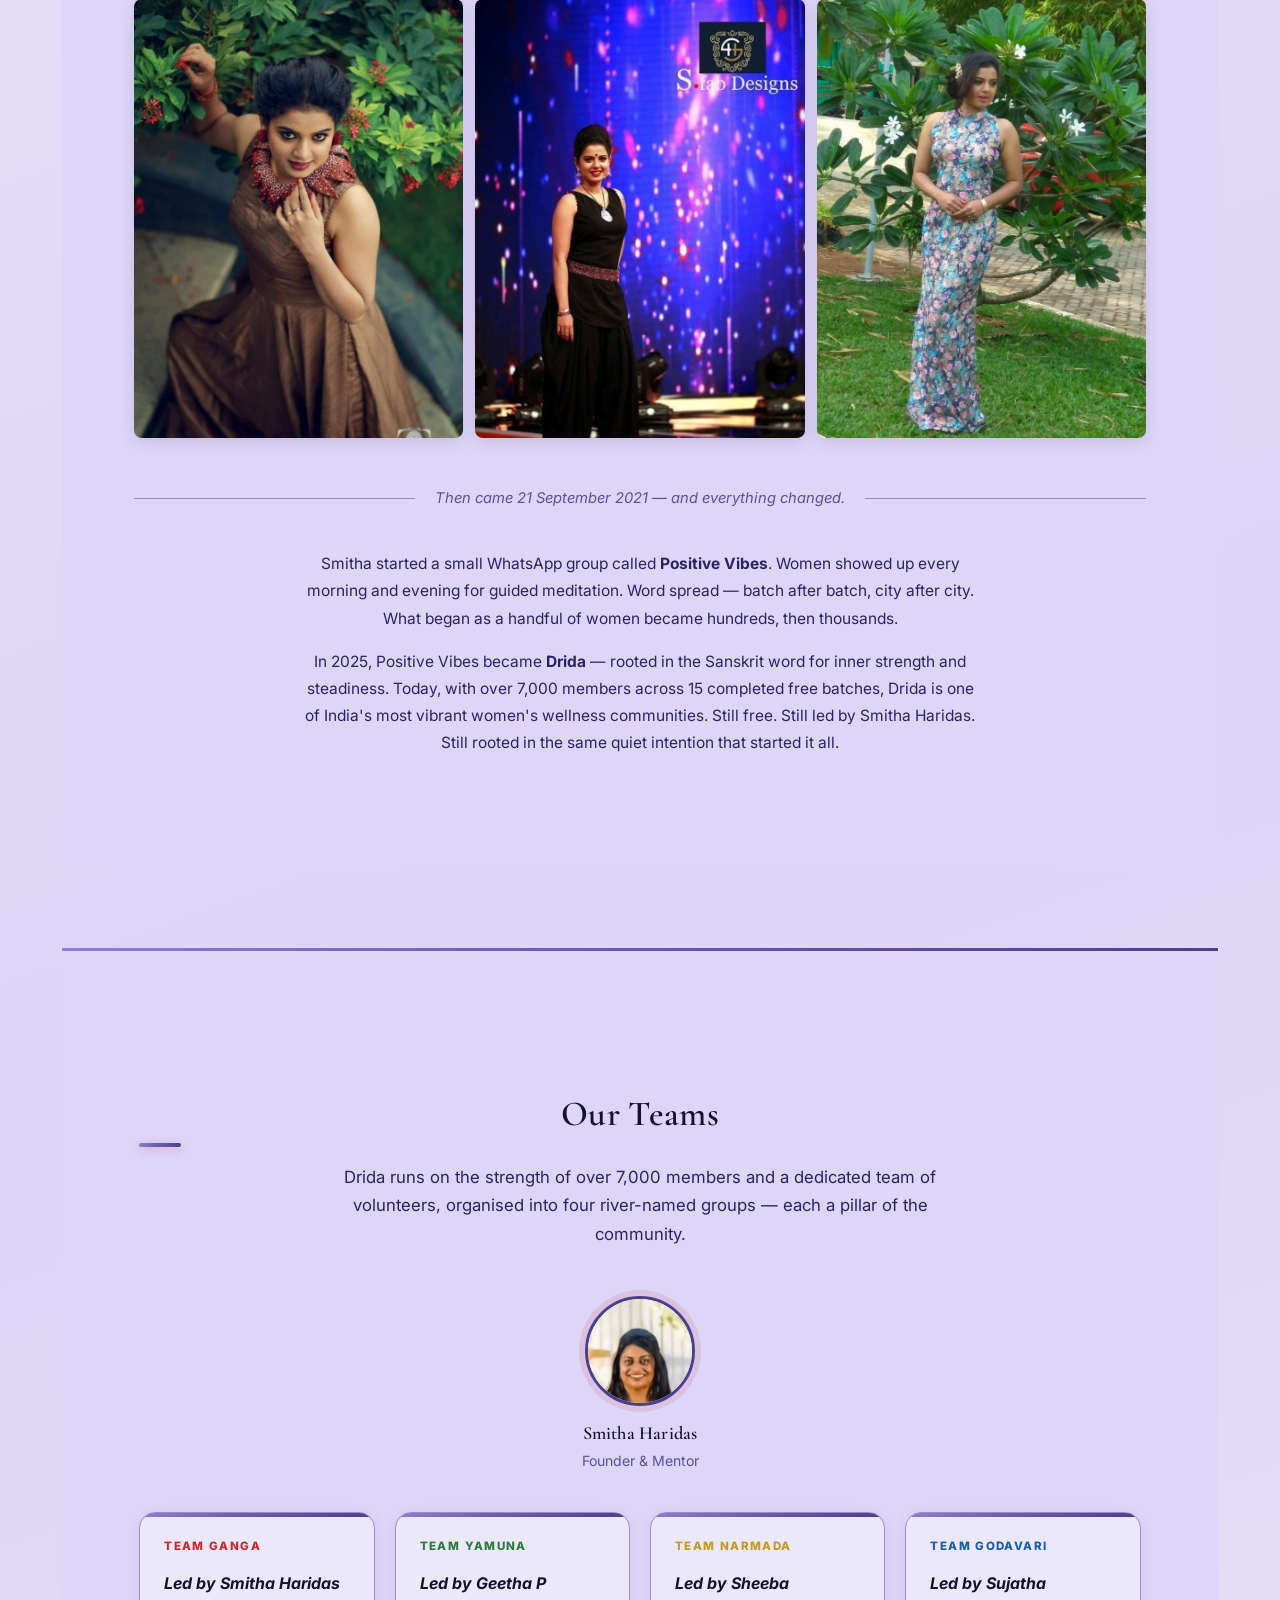
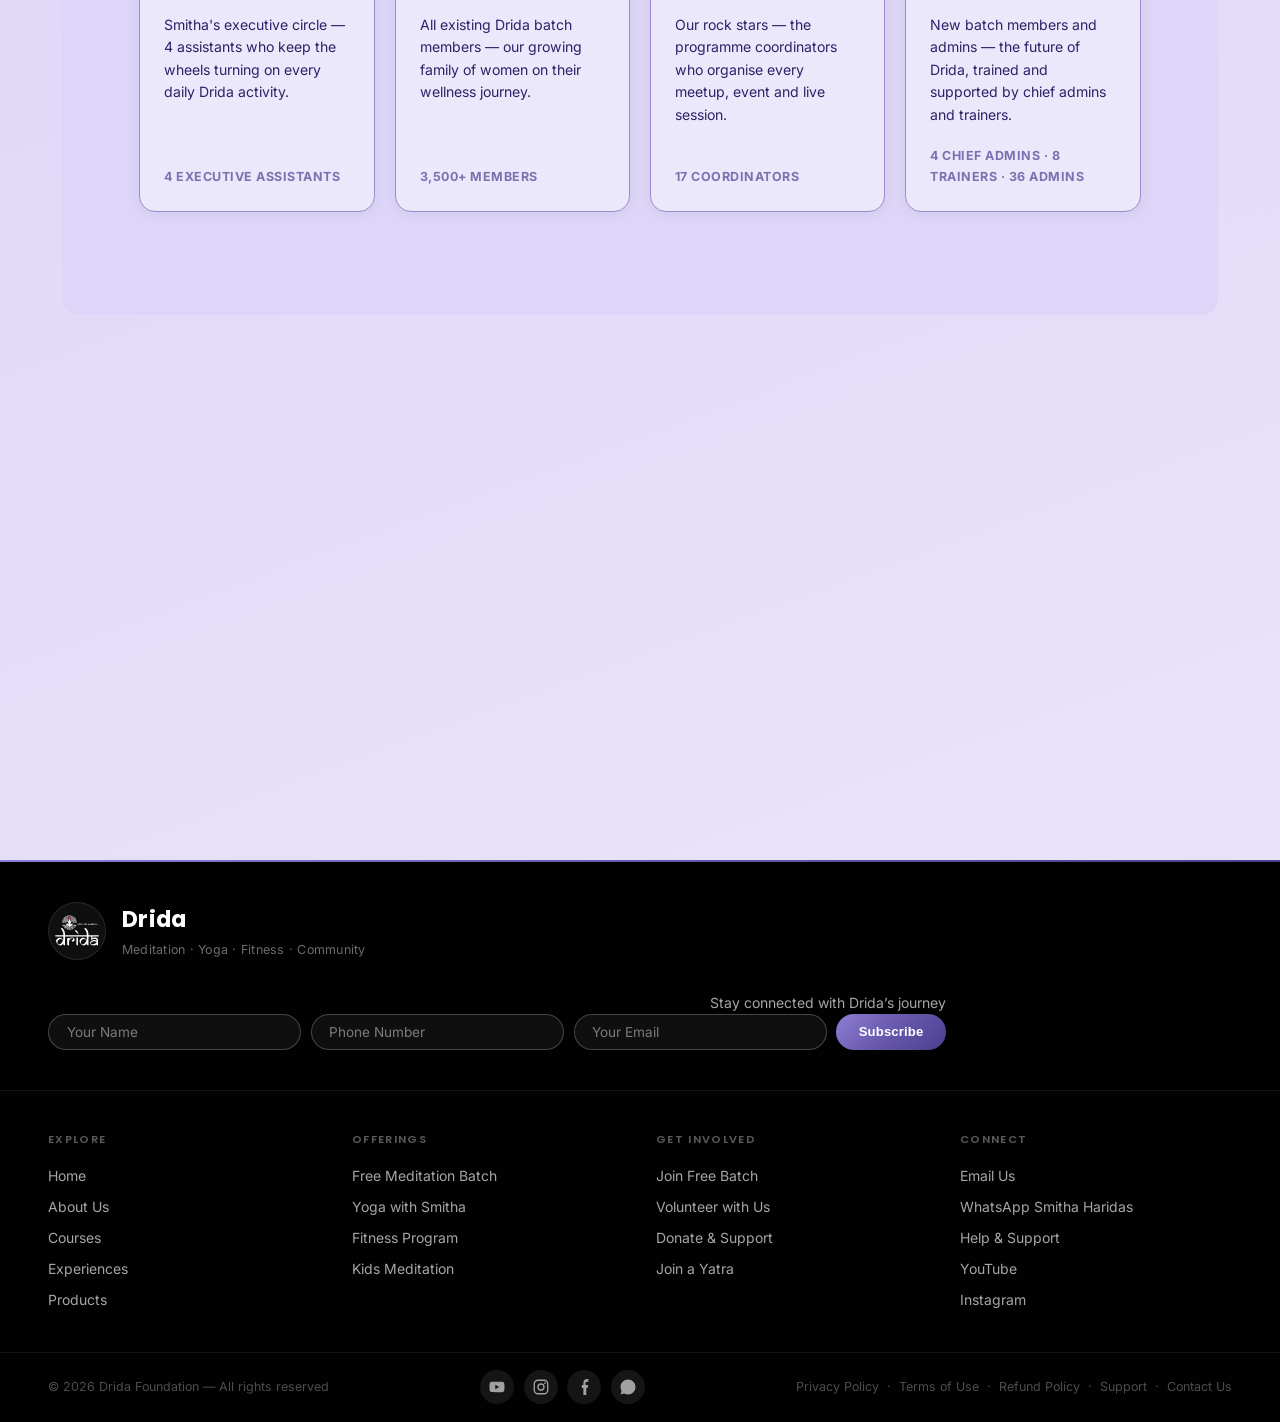
==== commit 2f4c9b15: "Static final changes - v0" ====
--- a/about.html
+++ b/about.html
@@ -16,7 +16,7 @@
   <meta name="twitter:description" content="Meet Smitha Haridas — teacher, costume designer, and founder of Drida.">
   <meta name="twitter:image" content="https://drida.org/drida_logo.png">
   <script>!function(){var m=localStorage.getItem("drida-theme-mode");var mode=(m==="light"||m==="dark")?m:(window.matchMedia&&matchMedia('(prefers-color-scheme: dark)').matches?"dark":"light");document.documentElement.setAttribute("data-theme", mode==="dark"?"indigo-dark":"indigo")}()</script>
-  <link rel="stylesheet" href="style.css?v=51">
+  <link rel="stylesheet" href="style.css?v=59">
   <style>
     /* ── About page layout ── */
     /* Solid backdrop so the fixed watermark logo (position:fixed, always
@@ -276,7 +276,7 @@
         <svg viewBox="0 0 320 512" width="10" height="16" fill="currentColor"><path d="M279.14 288l14.22-92.66h-86.36v-59.5c0-25.35 12.42-50.06 52.24-50.06h40.42V6.26S293.5 0 261.16 0c-73.22 0-121.08 44.38-121.08 124.72v70.62H89.69V288h50.39v224h92.61V288z"/></svg>
       </a>
       <span class="topstrip-sep"></span>
-      <a href="courses.html#course-drida-15th-batch" class="topstrip-link">Free Batch</a>
+      <a href="courses.html#course-batch16" class="topstrip-link">Free Batch</a>
       <a href="mailto:drida4u@gmail.com?subject=I'd like to support Drida" class="topstrip-link topstrip-donate">Donate</a>
     </div>
 
@@ -321,7 +321,7 @@
             <a href="support.html#help">Help</a>
           </div>
         </div>
-        <a class="nav-cta-pill" href="courses.html#course-drida-15th-batch">Join Free Batch</a>
+        <a class="nav-cta-pill" href="courses.html#course-batch16">Join Free Batch</a>
         <a href="/dashboard/">Login</a>
       </nav>
       <button id="theme-toggle" type="button" aria-label="Toggle theme"></button>
@@ -329,7 +329,7 @@
 
     <div class="hero-page">
       <span class="hero-kicker">Our Story</span>
-      <h1>From a WhatsApp Group<br>to 4,600 Women</h1>
+      <h1>From a WhatsApp Group<br>to 7,000+ Women</h1>
       <p>Drida began on 21 September 2021. Today it is one of India's most vibrant women's meditation communities — free, purposeful, and growing.</p>
     </div>
   </header>
@@ -338,9 +338,9 @@
 
     <!-- Stats band -->
     <div class="stats-band">
-      <div class="stat-item"><h3>4,600+</h3><p>Women in community</p></div>
+      <div class="stat-item"><h3>7,000+</h3><p>Women in community</p></div>
       <div class="stat-item"><h3>15</h3><p>Free batches completed</p></div>
-      <div class="stat-item"><h3>40 days</h3><p>Per meditation batch</p></div>
+      <div class="stat-item"><h3>60 days</h3><p>Per meditation batch</p></div>
       <div class="stat-item"><h3>2021</h3><p>Founded</p></div>
     </div>
 
@@ -357,7 +357,7 @@
         <p>Before Drida, Smitha was a school teacher — patient, nurturing, deeply attentive to every student. Her next chapter was creativity: she founded <strong>S.fab Designs</strong>, a boutique costume design studio in Irinjalakuda, Thrissur, whose work dressed Malayalam television actresses for serials and award shows. She had a gift for seeing the best in every woman — and bringing it out.</p>
         <p>Then, one day, she set it all aside. The studio, the costumes, the classroom. She turned inward, discovered the transformative power of chakra meditation and breathwork, and decided she wanted to share it freely with other women. On 21 September 2021, she started a small WhatsApp group called <em>Positive Vibes</em>. What happened next surprised everyone — including her.</p>
         <blockquote class="founder-quote">"I was a teacher, then a designer. Both were about giving women their best selves. Meditation was simply the next — and deepest — way to do that."</blockquote>
-        <p>Positive Vibes grew into Drida in 2025. Today it is a thriving community of over 4,600 women, with 15 free meditation batches completed, multiple paid courses, yoga, fitness, pilgrimage yatras, and a growing range of wellness products — all rooted in the same spirit that started with one WhatsApp group.</p>
+        <p>Positive Vibes grew into Drida in 2025. Today it is a thriving community of over 7,000 women, with 15 free meditation batches completed, multiple paid courses, yoga, fitness, pilgrimage yatras, and a growing range of wellness products — all rooted in the same spirit that started with one WhatsApp group.</p>
       </div>
     </div>
 
@@ -367,7 +367,7 @@
         <div class="smitha-journey-header">
           <span class="section-tag">Before Drida</span>
           <h2>The Teacher and Designer Who Became a Spiritual Guru</h2>
-          <p class="smitha-journey-lead">Before she led 4,600 women into stillness, Smitha Haridas spent years giving other women their most confident moments — stitch by stitch, design by design.</p>
+          <p class="smitha-journey-lead">Before she led 7,000 women into stillness, Smitha Haridas spent years giving other women their most confident moments — stitch by stitch, design by design.</p>
         </div>
 
         <div class="smitha-story-row">
@@ -391,10 +391,6 @@
         </div>
         <div class="smitha-gallery">
           <div class="smitha-gallery-item">
-            <img src="images/founder-smitha.png" alt="Smitha Haridas in a blue saree" loading="lazy">
-            <span class="smitha-gallery-caption">Smitha Haridas — Founder</span>
-          </div>
-          <div class="smitha-gallery-item">
             <img src="images/smitha-designer-actress3.jpeg" alt="Malayalam TV actress in blue gown by S.fab Designs" loading="lazy">
             <span class="smitha-gallery-caption">TV actress — S.fab Designs</span>
           </div>
@@ -427,7 +423,7 @@
         </div>
         <div class="smitha-drida-birth">
           <p>Smitha started a small WhatsApp group called <strong>Positive Vibes</strong>. Women showed up every morning and evening for guided meditation. Word spread — batch after batch, city after city. What began as a handful of women became hundreds, then thousands.</p>
-          <p>In 2025, Positive Vibes became <strong>Drida</strong> — rooted in the Sanskrit word for inner strength and steadiness. Today, with over 4,600 members across 15 completed free batches, Drida is one of India's most vibrant women's wellness communities. Still free. Still led by Smitha Haridas. Still rooted in the same quiet intention that started it all.</p>
+          <p>In 2025, Positive Vibes became <strong>Drida</strong> — rooted in the Sanskrit word for inner strength and steadiness. Today, with over 7,000 members across 15 completed free batches, Drida is one of India's most vibrant women's wellness communities. Still free. Still led by Smitha Haridas. Still rooted in the same quiet intention that started it all.</p>
         </div>
       </div>
     </section>
@@ -437,7 +433,7 @@
     <section id="team" class="team-section" style="margin-top:clamp(2.5rem, 7vw, 5rem);">
       <span class="section-tag">The Drida Family</span>
       <h2>Our Teams</h2>
-      <p class="team-intro">Drida runs on the strength of over 4,600 members and a dedicated team of volunteers, organised into four river-named groups — each a pillar of the community.</p>
+      <p class="team-intro">Drida runs on the strength of over 7,000 members and a dedicated team of volunteers, organised into four river-named groups — each a pillar of the community.</p>
 
       <div class="founder-row">
         <div class="founder-bubble">
@@ -483,7 +479,7 @@
     <section class="band-cta-clean">
       <h2>Ready to Begin?</h2>
       <p>Drida's free meditation batch is open to all women — no experience needed. Join thousands already on the journey.</p>
-      <a class="btn-white-pill" href="courses.html#course-drida-15th-batch">Join Free Batch</a>
+      <a class="btn-white-pill" href="courses.html#course-batch16">Join Free Batch</a>
     </section>
 
   </main>
@@ -521,7 +517,7 @@
       <div class="footer-col">
         <h4>Offerings</h4>
         <ul>
-          <li><a href="courses.html#course-drida-15th-batch">Free Meditation Batch</a></li>
+          <li><a href="courses.html#course-batch16">Free Meditation Batch</a></li>
           <li><a href="courses.html#course-yoga-with-smitha">Yoga with Smitha</a></li>
           <li><a href="courses.html#course-fitness">Fitness Program</a></li>
           <li><a href="courses.html#course-kids-meditation">Kids Meditation</a></li>
@@ -530,7 +526,7 @@
       <div class="footer-col">
         <h4>Get Involved</h4>
         <ul>
-          <li><a href="courses.html#course-drida-15th-batch">Join Free Batch</a></li>
+          <li><a href="courses.html#course-batch16">Join Free Batch</a></li>
           <li><a href="mailto:drida4u@gmail.com?subject=I'd like to volunteer with Drida">Volunteer with Us</a></li>
           <li><a href="mailto:drida4u@gmail.com?subject=I'd like to support Drida">Donate &amp; Support</a></li>
           <li><a href="trips.html">Join a Yatra</a></li>
@@ -548,11 +544,36 @@
       </div>
     </div>
     <div class="footer-bottom">
-      <p>&copy; 2025 Drida. All rights reserved. &nbsp;·&nbsp; <a href="privacy-policy.html">Privacy Policy</a></p>
+      <p class="footer-copy">&copy; <span id="year"></span> Drida Foundation &mdash; All rights reserved</p>
+      <div class="footer-social">
+        <a href="https://youtube.com/@drida_life" target="_blank" rel="noopener noreferrer" aria-label="YouTube">
+          <svg viewBox="0 0 24 24" width="18" height="18" fill="currentColor" aria-hidden="true"><path d="M21.8 8s-.2-1.4-.8-2c-.8-.8-1.6-.8-2-.9C16.5 5 12 5 12 5s-4.5 0-7 .1c-.4.1-1.2.1-2 .9-.6.6-.8 2-.8 2S2 9.6 2 11.2v1.5c0 1.6.2 3.2.2 3.2s.2 1.4.8 2c.8.8 1.8.8 2.3.9C6.9 19 12 19 12 19s4.5 0 7-.1c.4-.1 1.2-.1 2-.9.6-.6.8-2 .8-2S22 14.4 22 12.8v-1.5C22 9.6 21.8 8 21.8 8zM9.7 15V9l5.4 3-5.4 3z"/></svg>
+        </a>
+        <a href="https://www.instagram.com/d_r_i_d_a_/" target="_blank" rel="noopener noreferrer" aria-label="Instagram">
+          <svg viewBox="0 0 24 24" width="18" height="18" fill="none" stroke="currentColor" stroke-width="1.8" aria-hidden="true"><rect x="3" y="3" width="18" height="18" rx="5"/><circle cx="12" cy="12" r="4"/><circle cx="17.3" cy="6.7" r="1.2" fill="currentColor" stroke="none"/></svg>
+        </a>
+        <a href="https://www.facebook.com/profile.php?id=61579257953722" target="_blank" rel="noopener noreferrer" aria-label="Facebook">
+          <svg viewBox="0 0 320 512" width="10" height="18" fill="currentColor" aria-hidden="true"><path d="M279.14 288l14.22-92.66h-86.36v-59.5c0-25.35 12.42-50.06 52.24-50.06h40.42V6.26S293.5 0 261.16 0c-73.22 0-121.08 44.38-121.08 124.72v70.62H89.69V288h50.39v224h92.61V288z"/></svg>
+        </a>
+        <a href="https://wa.me/918075471581" target="_blank" rel="noopener noreferrer" aria-label="WhatsApp">
+          <svg viewBox="0 0 24 24" width="18" height="18" fill="currentColor" aria-hidden="true"><path d="M17.5 14.4c-.3-.1-1.7-.8-1.9-.9-.2-.1-.4-.1-.6.1-.2.2-.7.9-.8 1-.2.2-.3.2-.6.1-.3-.1-1.2-.5-2.4-1.4-.9-.8-1.5-1.7-1.6-2-.2-.3 0-.5.1-.6.1-.1.3-.3.4-.5.1-.2.2-.3.3-.5 0-.2 0-.4-.1-.5-.1-.2-.6-1.4-.8-1.9-.2-.5-.4-.4-.6-.4h-.5c-.2 0-.5.1-.7.3-.2.2-.9.9-.9 2.2 0 1.3 1 2.6 1.1 2.8.1.2 1.9 2.9 4.6 4.1.6.3 1.1.4 1.5.5.6.2 1.2.2 1.6.1.5-.1 1.7-.7 1.9-1.3.2-.7.2-1.2.2-1.3 0-.1-.2-.2-.5-.3zM12 2C6.5 2 2 6.5 2 12c0 1.9.5 3.7 1.4 5.3L2 22l4.9-1.3A10 10 0 0 0 12 22c5.5 0 10-4.5 10-10S17.5 2 12 2z"/></svg>
+        </a>
+      </div>
+      <p class="footer-legal">
+        <a href="privacy-policy.html">Privacy Policy</a>
+        &nbsp;&middot;&nbsp;
+        <a href="privacy-policy.html#terms">Terms of Use</a>
+        &nbsp;&middot;&nbsp;
+        <a href="privacy-policy.html#refund">Refund Policy</a>
+        &nbsp;&middot;&nbsp;
+        <a href="support.html">Support</a>
+        &nbsp;&middot;&nbsp;
+        <a href="mailto:drida4u@gmail.com">Contact Us</a>
+      </p>
     </div>
   </footer>
 
-  <script src="script.js?v=10"></script>
+  <script src="script.js?v=12"></script>
   <script src="drida-effects.js?v=1"></script>
 </body>
 </html>
--- a/style.css
+++ b/style.css
@@ -114,6 +114,25 @@
   letter-spacing: 0.01em;
 }
 
+/* Bare <h3> (no class override) needs a stronger bump above body text
+   than the browser default (1.17em) gives it — many section sub-headings
+   like "More Bracelets" or "Full Drida Crystal Price List" use plain
+   <h3> with no class, so they need a sane baseline here. Class-based h3
+   rules elsewhere in this file are more specific and still win. */
+h3 { font-size: 1.35rem; }
+
+/* <h4> had NO styling anywhere except the scoped .footer-col h4 — a bare
+   <h4> fell back to the browser default (1em, same size as body text),
+   making things like "Bracelets & Malas" indistinguishable from the list
+   below it. Give every h4 the same serif heading treatment as h1-h3. */
+h4 {
+  font-family: 'Cormorant Garamond', Georgia, serif;
+  font-weight: 600;
+  letter-spacing: 0.01em;
+  font-size: 1.15rem;
+  color: var(--ink);
+}
+
 /* ---------- Secondary topstrip ────────────────────────────────────
    Thin strip above the main topbar: social icons + quick links.
    Mirrors Isha Foundation's secondary nav strip pattern.            */
@@ -777,11 +796,22 @@
 
 /* ---------- Cards ---------- */
 
+/* Flexbox, not Grid, on purpose: CSS Grid shares one set of column tracks
+   across every row, so a trailing partial row (e.g. 2 items left over at
+   the end of a list) always sits left-aligned under the full rows above -
+   there's no way to centre just that row with Grid alone. Flexbox sizes
+   each row's leftover space independently, so a short last row centres
+   itself naturally instead of hugging the left edge. */
 .card-grid {
-  display: grid;
-  grid-template-columns: repeat(auto-fit, minmax(220px, 1fr));
+  display: flex;
+  flex-wrap: wrap;
+  justify-content: center;
   gap: 1.25rem;
   margin-top: 1.5rem;
+}
+.card-grid > .card {
+  flex: 1 1 260px;
+  max-width: 320px;
 }
 
 .card {
@@ -838,6 +868,53 @@
   display: block;
 }
 
+/* ---------- Click-to-enlarge image lightbox (site-wide, script.js) ---------- */
+main img:not(.no-lightbox) {
+  cursor: zoom-in;
+}
+.img-lightbox-overlay {
+  position: fixed;
+  inset: 0;
+  background: rgba(10, 8, 6, 0.88);
+  display: flex;
+  align-items: center;
+  justify-content: center;
+  z-index: 9999;
+  padding: clamp(1rem, 4vw, 3rem);
+  cursor: zoom-out;
+  animation: lightboxFadeIn 0.15s ease;
+}
+@keyframes lightboxFadeIn {
+  from { opacity: 0; }
+  to   { opacity: 1; }
+}
+.img-lightbox-overlay img {
+  max-width: 92vw;
+  max-height: 90vh;
+  object-fit: contain;
+  border-radius: 10px;
+  box-shadow: 0 24px 70px rgba(0,0,0,0.55);
+  cursor: default;
+}
+.img-lightbox-close {
+  position: fixed;
+  top: clamp(0.75rem, 3vw, 1.5rem);
+  right: clamp(0.75rem, 3vw, 1.5rem);
+  background: rgba(255,255,255,0.15);
+  border: none;
+  color: #fff;
+  font-size: 1.8rem;
+  line-height: 1;
+  width: 44px;
+  height: 44px;
+  border-radius: 50%;
+  cursor: pointer;
+  transition: background 0.15s ease;
+}
+.img-lightbox-close:hover {
+  background: rgba(255,255,255,0.28);
+}
+
 /* Product/course images zoom in slightly on hover - the same small
    motion kasarnaturals.com uses on its product photos. */
 .card:hover img {
@@ -958,6 +1035,15 @@
    bottom, so text stays tight at the top and cards line up cleanly. */
 #drida-crystal .card p {
   flex: none;
+}
+
+/* The description is the first <p> in each card. Descriptions run 1-2
+   lines depending on the product, so without a floor here "View Benefits"
+   lands at a different height on every card in a row. Reserve enough
+   room for 2 lines so short one-line descriptions still line up with
+   long ones, without reintroducing the old full flex:1 blank-gap bug. */
+#drida-crystal .card > p:first-of-type {
+  min-height: 2.6em;
 }
 
 /* Force every card to fill its grid row height (some browsers don't
@@ -2910,7 +2996,11 @@
 .impact-stats {
   display: grid;
   grid-template-columns: repeat(4, 1fr);
-  background: #241010;  /* deep wine/maroon — matches the site's red identity instead of green */
+  /* Was a solid #241010 — fully opaque, so it blocked the fixed watermark
+     logo behind it completely. Dropped to ~92% so a hint of the watermark
+     glow still bleeds through at the edges, same treatment as the
+     transparent-band sections elsewhere; text stays plenty readable. */
+  background: rgba(36, 16, 16, 0.92);
   color: #f0ede8;
   border-radius: 16px;
   overflow: hidden;
@@ -3385,7 +3475,14 @@
 /* Existing inner-page plain hero (courses/trips/login etc): transparent, orb shows through */
 .hero:not(:has(.hero-text)) {
   min-height: 42vh;
-  padding: clamp(4rem, 8vw, 6rem) clamp(2rem, 7vw, 6rem) clamp(2rem, 4vw, 3rem);
+  /* Match <main>'s max-width + auto margin exactly (main {max-width:
+     min(94vw,1600px); margin:0 auto; padding:4.5rem 1.5rem}) so the
+     heading lines up with the content below it instead of drifting
+     left of it on wide screens, where main's centring adds extra
+     margin this hero never accounted for. */
+  max-width: min(94vw, 1600px);
+  margin: 0 auto;
+  padding: clamp(4rem, 8vw, 6rem) 1.5rem clamp(2rem, 4vw, 3rem);
   background: transparent;
   display: flex;
   flex-direction: column;
@@ -3498,6 +3595,10 @@
   position: relative;
   z-index: 1;
   align-items: stretch;
+  /* Without a cap, .course-body's flex:1 stretches the text column to the
+     full page width on wide screens — a short "Enquire" card ends up as a
+     huge mostly-empty bar. Cap the whole row card at a sane reading width. */
+  max-width: 720px;
 }
 .course-card:hover,
 .course-card:focus-within,
@@ -4510,6 +4611,18 @@
     radial-gradient(ellipse 90% 55% at 88% 8%, rgba(217,105,28,0.12) 0%, transparent 60%),
     radial-gradient(ellipse 60% 40% at 5% 92%, rgba(217,105,28,0.06) 0%, transparent 55%),
     linear-gradient(155deg, #fff0e0 0%, #ffe2c4 50%, #fcd4ac 100%) !important;
+}
+/* The generic .course-card border-left color-mix (accent + paper-alt) reads
+   at ~1.6:1 contrast against this theme's peach paper-alt — accent and
+   paper-alt are both warm/light here, so the "accent stripe" is effectively
+   invisible. Override with a darker, more saturated line for this theme. */
+:root[data-theme="orange"] .course-card {
+  border-left-color: var(--ink-2);
+}
+:root[data-theme="orange"] .course-card:hover,
+:root[data-theme="orange"] .course-card:focus-within,
+:root[data-theme="orange"] .course-card.selected {
+  border-left-color: var(--accent-dark);
 }
 :root[data-theme="orange"] .hero h1 { color: #331a05; }
 :root[data-theme="orange"] .hero p  { color: #663610; }
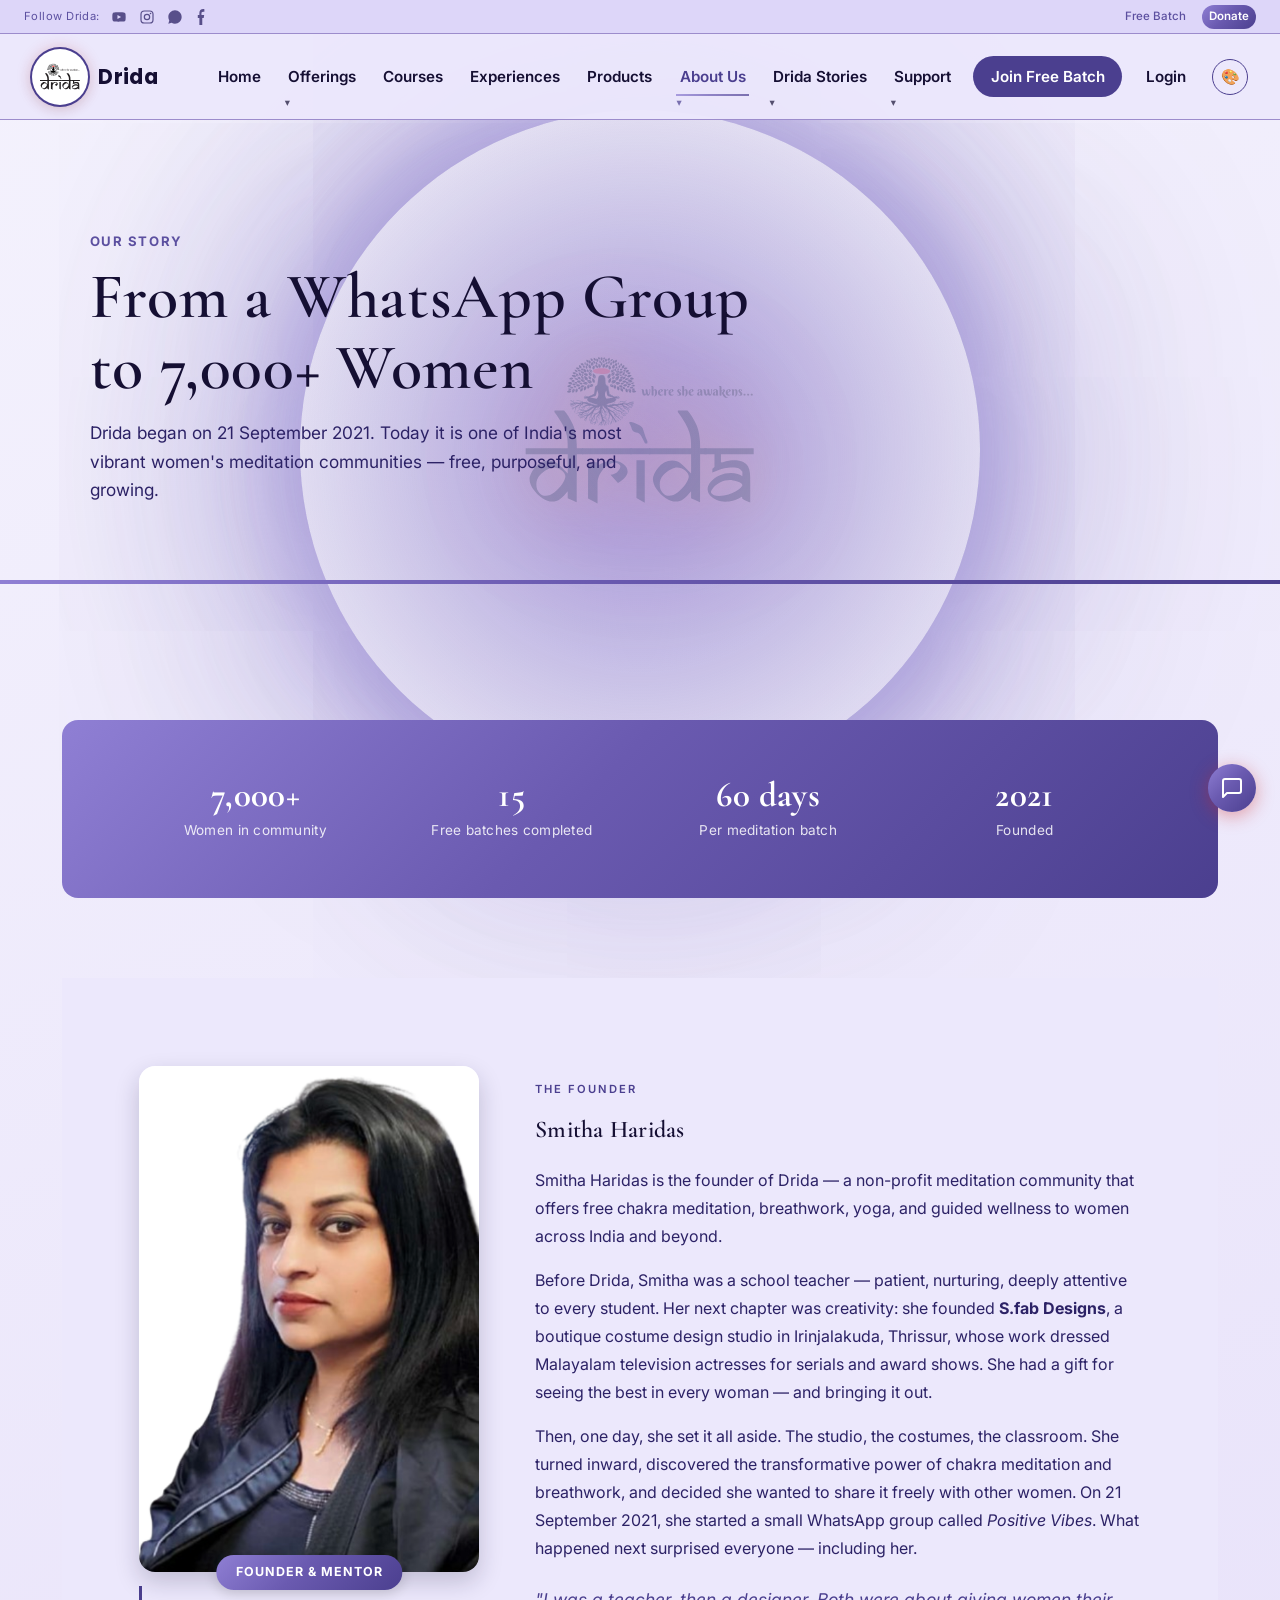
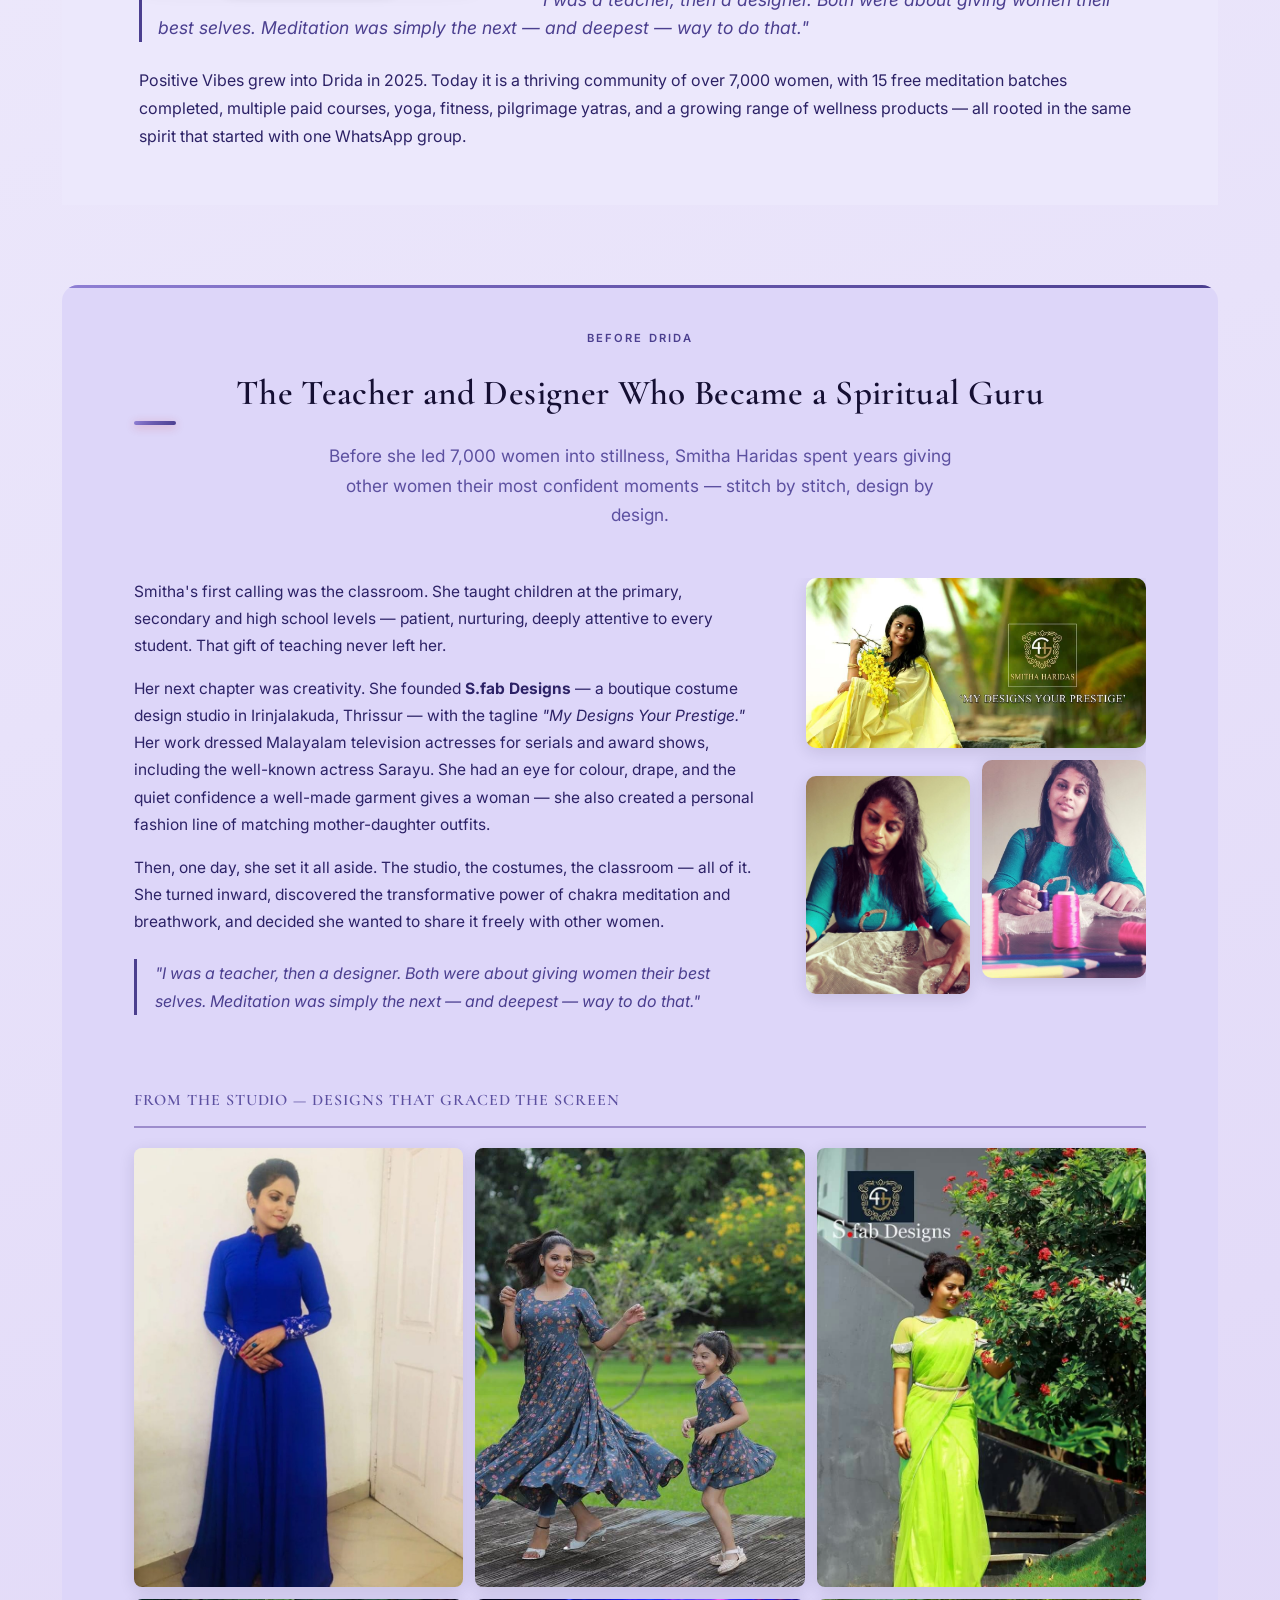
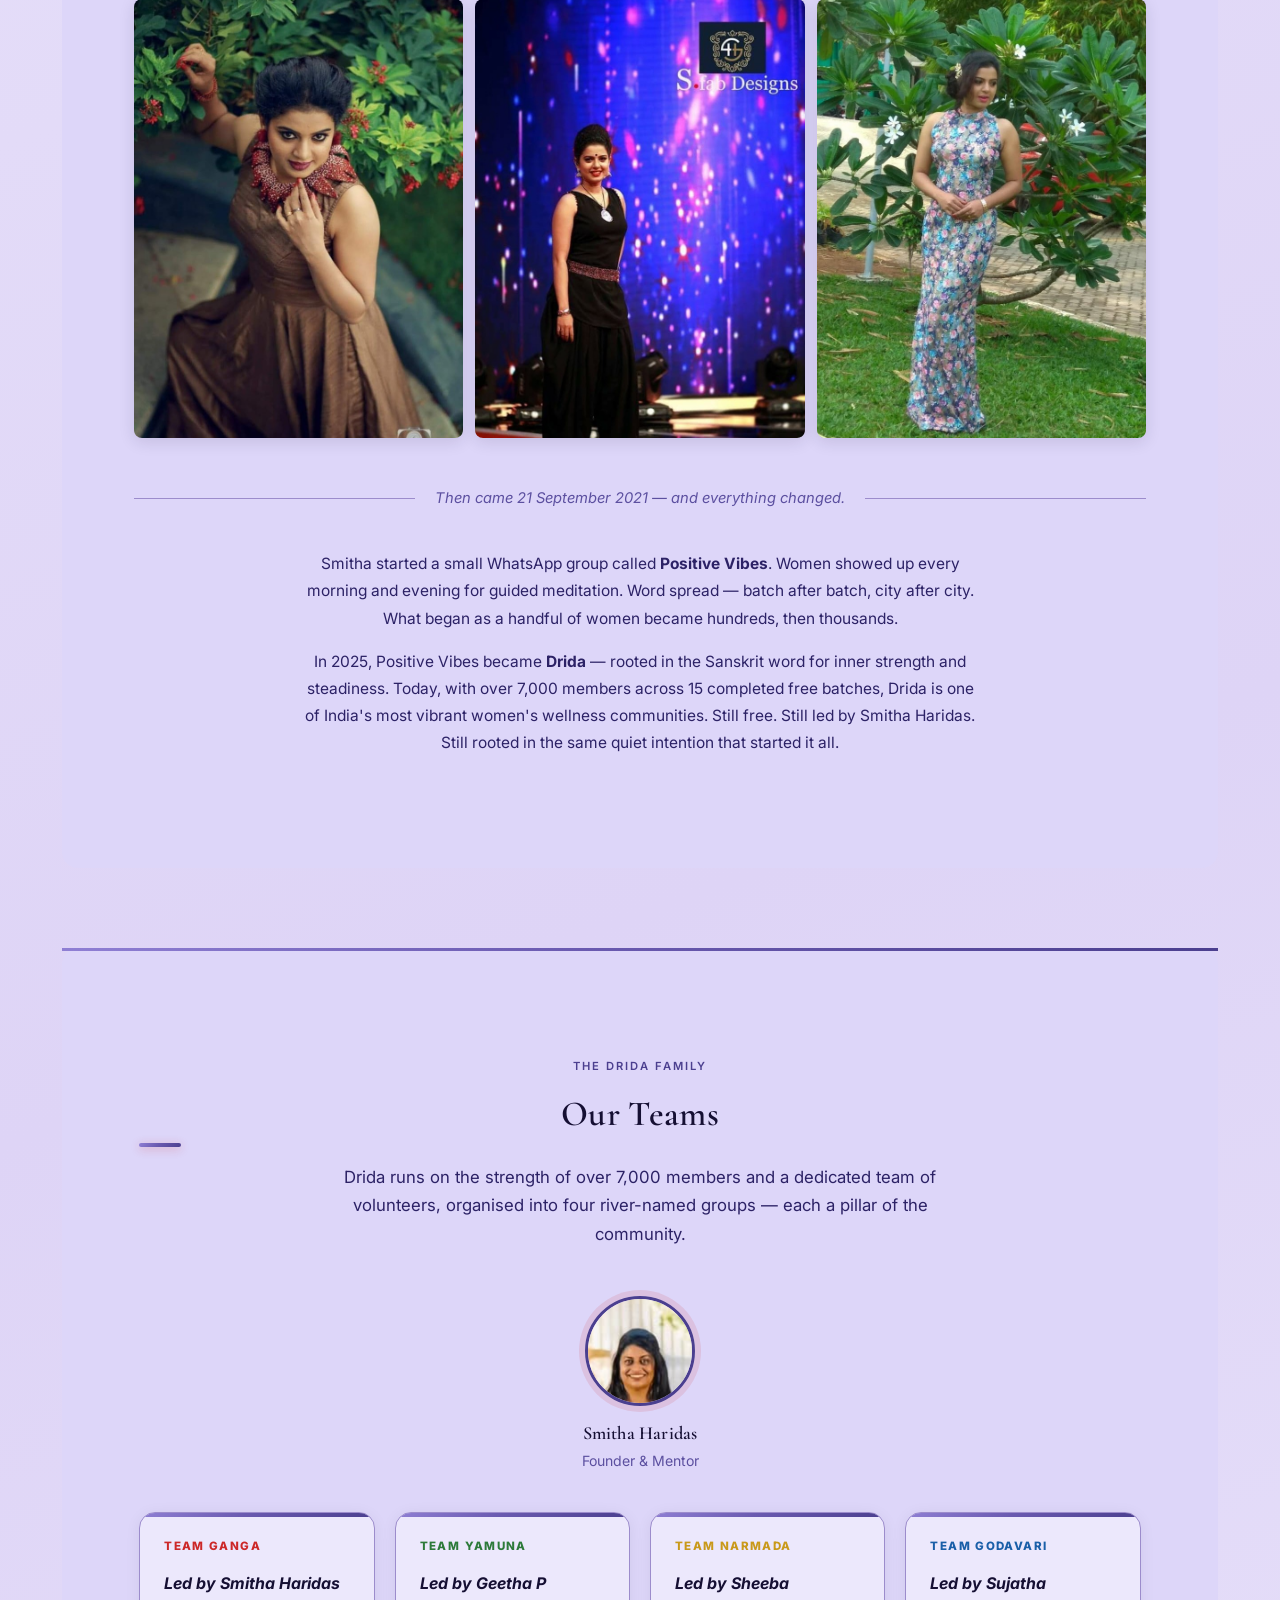
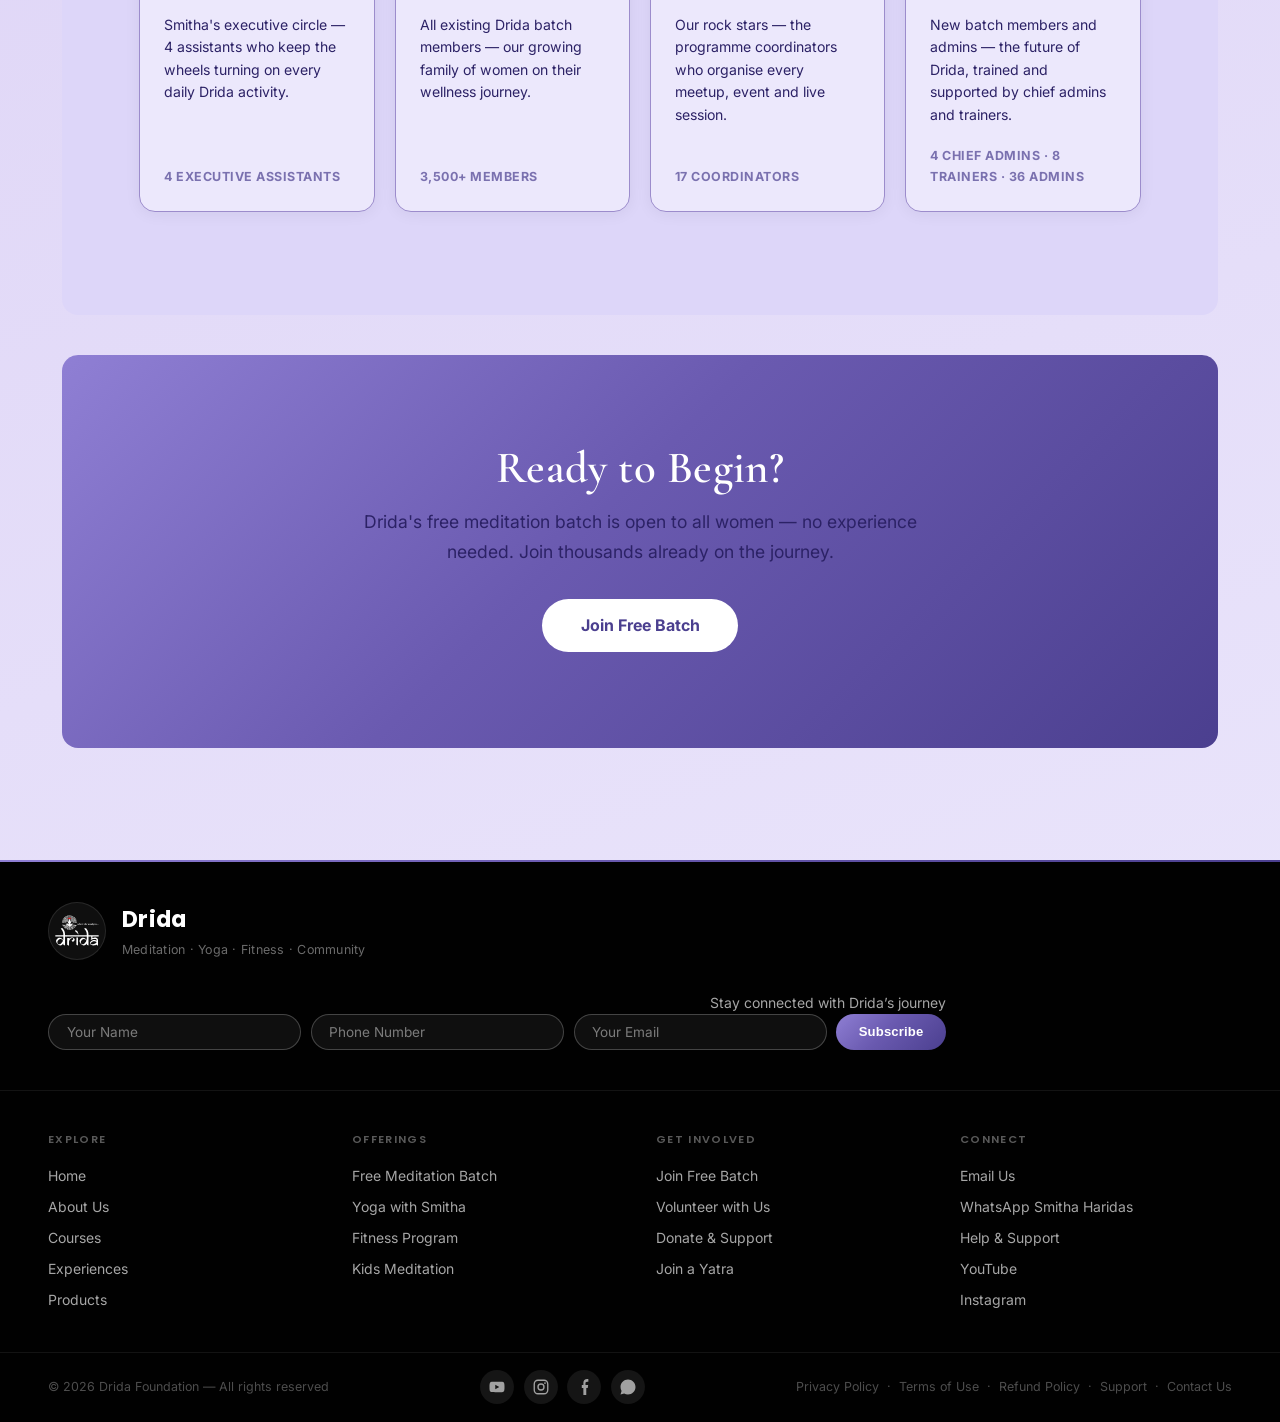
==== commit 93cd0846: "Add pose photos, fix pillar images, UPI payment updates" ====
--- a/about.html
+++ b/about.html
@@ -269,7 +269,7 @@
       <a href="https://www.instagram.com/d_r_i_d_a_/" target="_blank" rel="noopener noreferrer" class="topstrip-icon" aria-label="Instagram">
         <svg viewBox="0 0 24 24" width="16" height="16" fill="none" stroke="currentColor" stroke-width="1.8"><rect x="3" y="3" width="18" height="18" rx="5"/><circle cx="12" cy="12" r="4"/><circle cx="17.3" cy="6.7" r="1.2" fill="currentColor" stroke="none"/></svg>
       </a>
-      <a href="https://wa.me/910000000000" target="_blank" rel="noopener noreferrer" class="topstrip-icon" aria-label="WhatsApp">
+      <a href="https://wa.me/918075471581" target="_blank" rel="noopener noreferrer" class="topstrip-icon" aria-label="WhatsApp">
         <svg viewBox="0 0 24 24" width="16" height="16" fill="currentColor"><path d="M17.5 14.4c-.3-.1-1.7-.8-1.9-.9-.2-.1-.4-.1-.6.1-.2.2-.7.9-.8 1-.2.2-.3.2-.6.1-.3-.1-1.2-.5-2.4-1.4-.9-.8-1.5-1.7-1.6-2-.2-.3 0-.5.1-.6.1-.1.3-.3.4-.5.1-.2.2-.3.3-.5 0-.2 0-.4-.1-.5-.1-.2-.6-1.4-.8-1.9-.2-.5-.4-.4-.6-.4h-.5c-.2 0-.5.1-.7.3-.2.2-.9.9-.9 2.2 0 1.3 1 2.6 1.1 2.8.1.2 1.9 2.9 4.6 4.1.6.3 1.1.4 1.5.5.6.2 1.2.2 1.6.1.5-.1 1.7-.7 1.9-1.3.2-.7.2-1.2.2-1.3 0-.1-.2-.2-.5-.3zM12 2C6.5 2 2 6.5 2 12c0 1.9.5 3.7 1.4 5.3L2 22l4.9-1.3A10 10 0 0 0 12 22c5.5 0 10-4.5 10-10S17.5 2 12 2z"/></svg>
       </a>
       <a href="https://www.facebook.com/profile.php?id=61579257953722" target="_blank" rel="noopener noreferrer" class="topstrip-icon" aria-label="Facebook">
@@ -536,7 +536,7 @@
         <h4>Connect</h4>
         <ul>
           <li><a href="mailto:drida4u@gmail.com">Email Us</a></li>
-          <li><a href="https://wa.me/910000000000" target="_blank" rel="noopener noreferrer">WhatsApp Smitha Haridas</a></li>
+          <li><a href="https://wa.me/918075471581" target="_blank" rel="noopener noreferrer">WhatsApp Smitha Haridas</a></li>
           <li><a href="support.html">Help &amp; Support</a></li>
           <li><a href="https://youtube.com/@drida_life" target="_blank" rel="noopener noreferrer">YouTube</a></li>
           <li><a href="https://www.instagram.com/d_r_i_d_a_/" target="_blank" rel="noopener noreferrer">Instagram</a></li>
--- a/style.css
+++ b/style.css
@@ -488,6 +488,13 @@
   transform: translateY(-2px);
   box-shadow: 0 6px 20px rgba(204, 40, 40, 0.32);
 }
+/* The dark text-shadow above is a safety net for text sitting on the
+   colored gradient. On a white-background btn-terra (used for "Join
+   Free Batch" pills on colored sections) it just looks like a dirty
+   smudge, so kill it whenever the button is set to a white fill. */
+.btn-terra[style*="background:#fff"] {
+  text-shadow: none;
+}
 
 .btn-outline {
   background: transparent;
@@ -578,6 +585,8 @@
   padding: 0 1rem;
   position: relative;
   z-index: 3;
+  background: var(--paper);
+  border-radius: 16px;
 }
 
 .pillar-card {
@@ -3579,11 +3588,18 @@
 .courses-grid {
   display: flex;
   flex-direction: column;
+  align-items: center;
+  /* Cards are capped below the row's full width (see .course-card
+     max-width) so they read as tidy centered rows rather than a huge
+     empty bar. Without align-items:center here, flex's default
+     cross-axis behaviour leaves every capped card jammed against the
+     left edge with a big dead gap on the right — that's the "not
+     centered" issue reported repeatedly. */
   gap: 1.25rem;
   margin-top: 1.75rem;
 }
 .course-card {
-  background: var(--paper-alt);
+  background: color-mix(in srgb, var(--paper-alt) 85%, transparent);
   border: 1px solid var(--line-soft);
   border-left: 4px solid color-mix(in srgb, var(--paper-alt) 35%, var(--accent) 65%);
   border-radius: 16px;
@@ -3595,10 +3611,14 @@
   position: relative;
   z-index: 1;
   align-items: stretch;
+  width: 100%;
   /* Without a cap, .course-body's flex:1 stretches the text column to the
      full page width on wide screens — a short "Enquire" card ends up as a
-     huge mostly-empty bar. Cap the whole row card at a sane reading width. */
-  max-width: 720px;
+     huge mostly-empty bar. Cap the whole row card at a sane reading width
+     (raised from 720 -> 820 per feedback that it read as too small), and
+     .courses-grid's align-items:center (above) keeps it centered instead
+     of stuck to the left edge. */
+  max-width: 820px;
 }
 .course-card:hover,
 .course-card:focus-within,
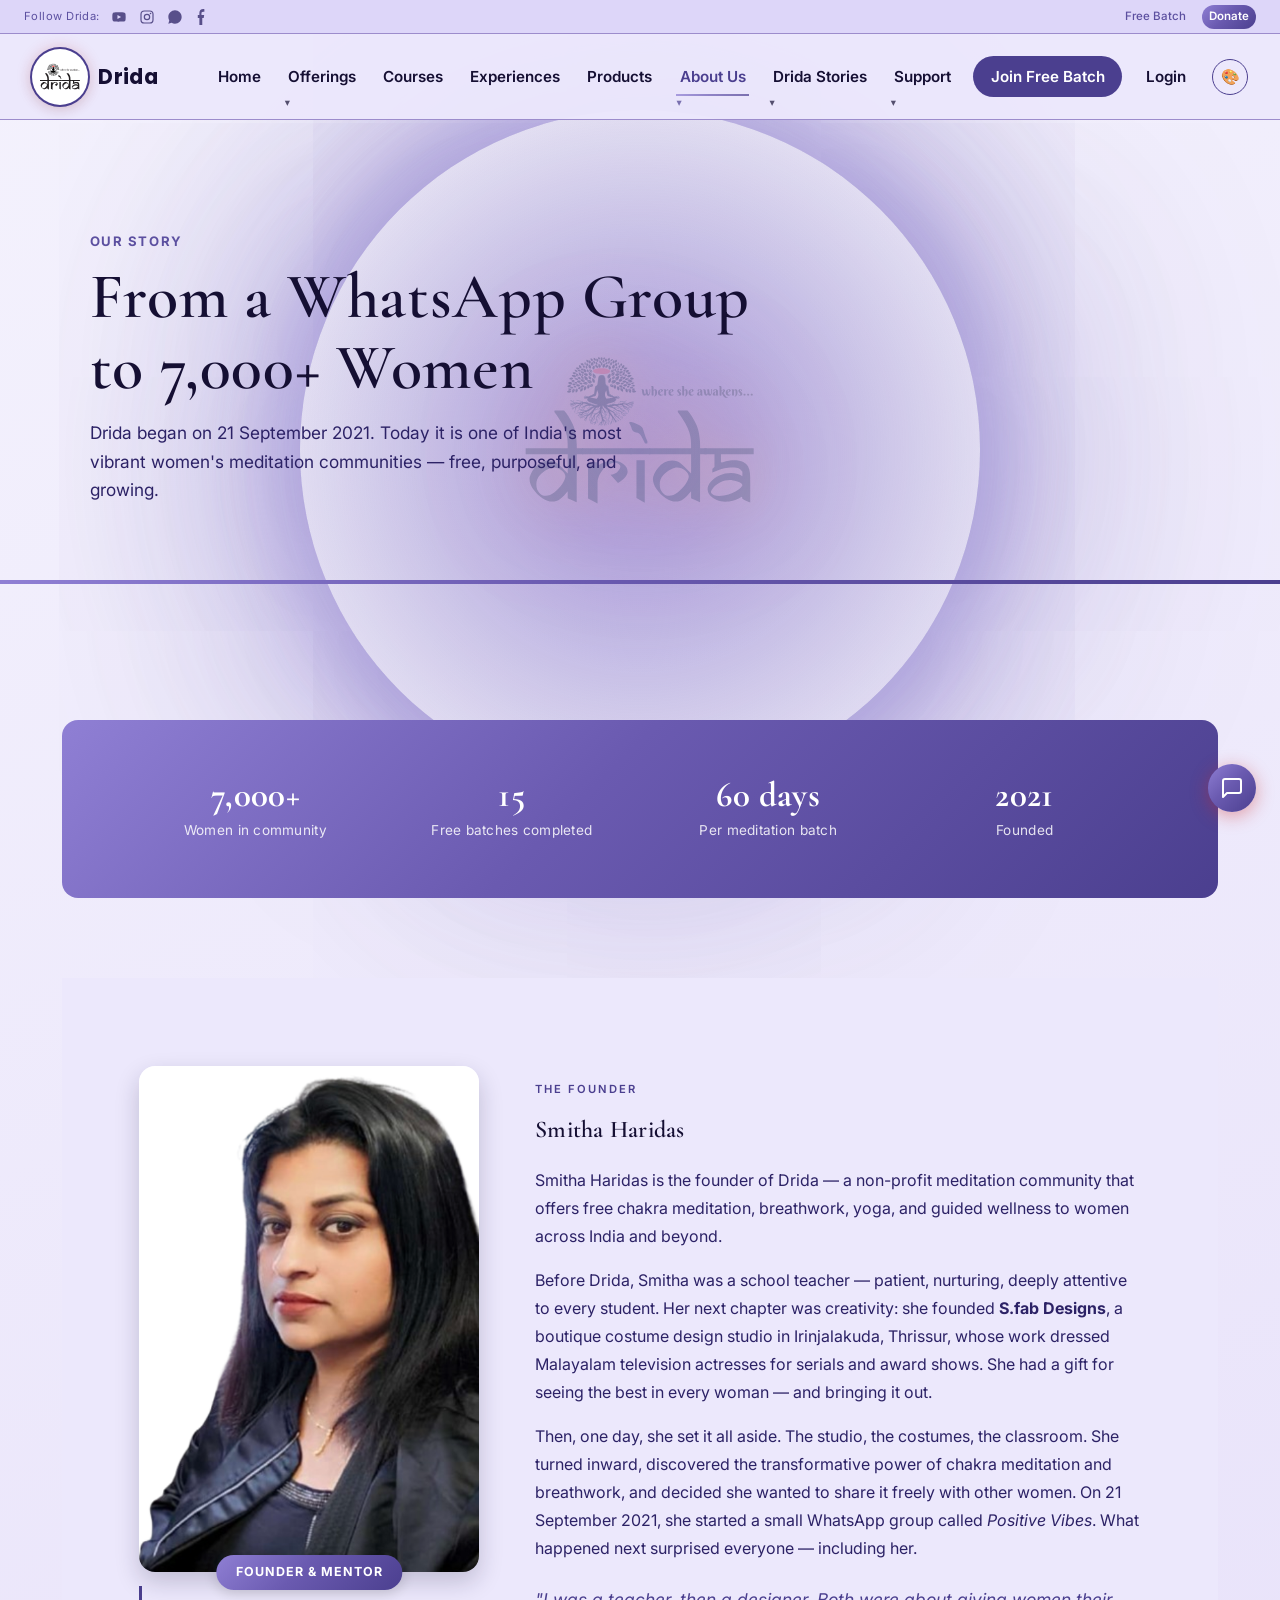
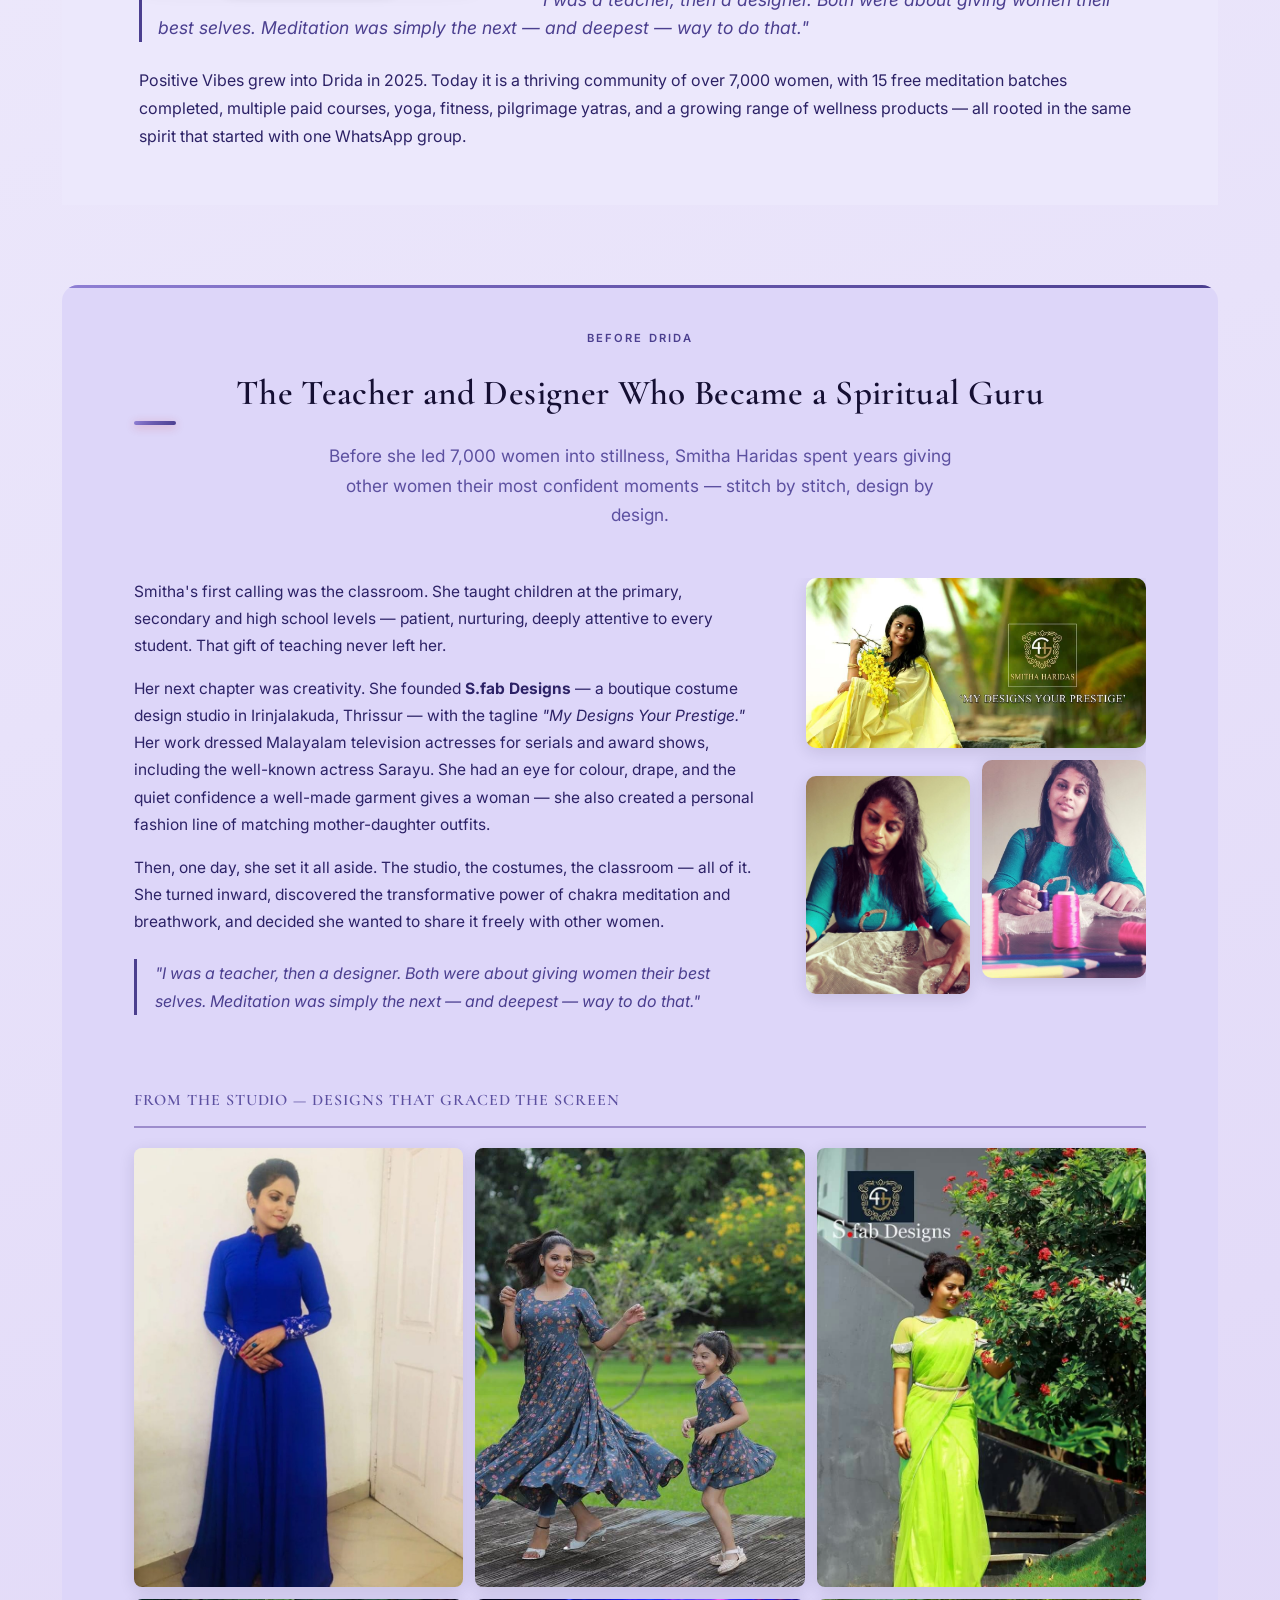
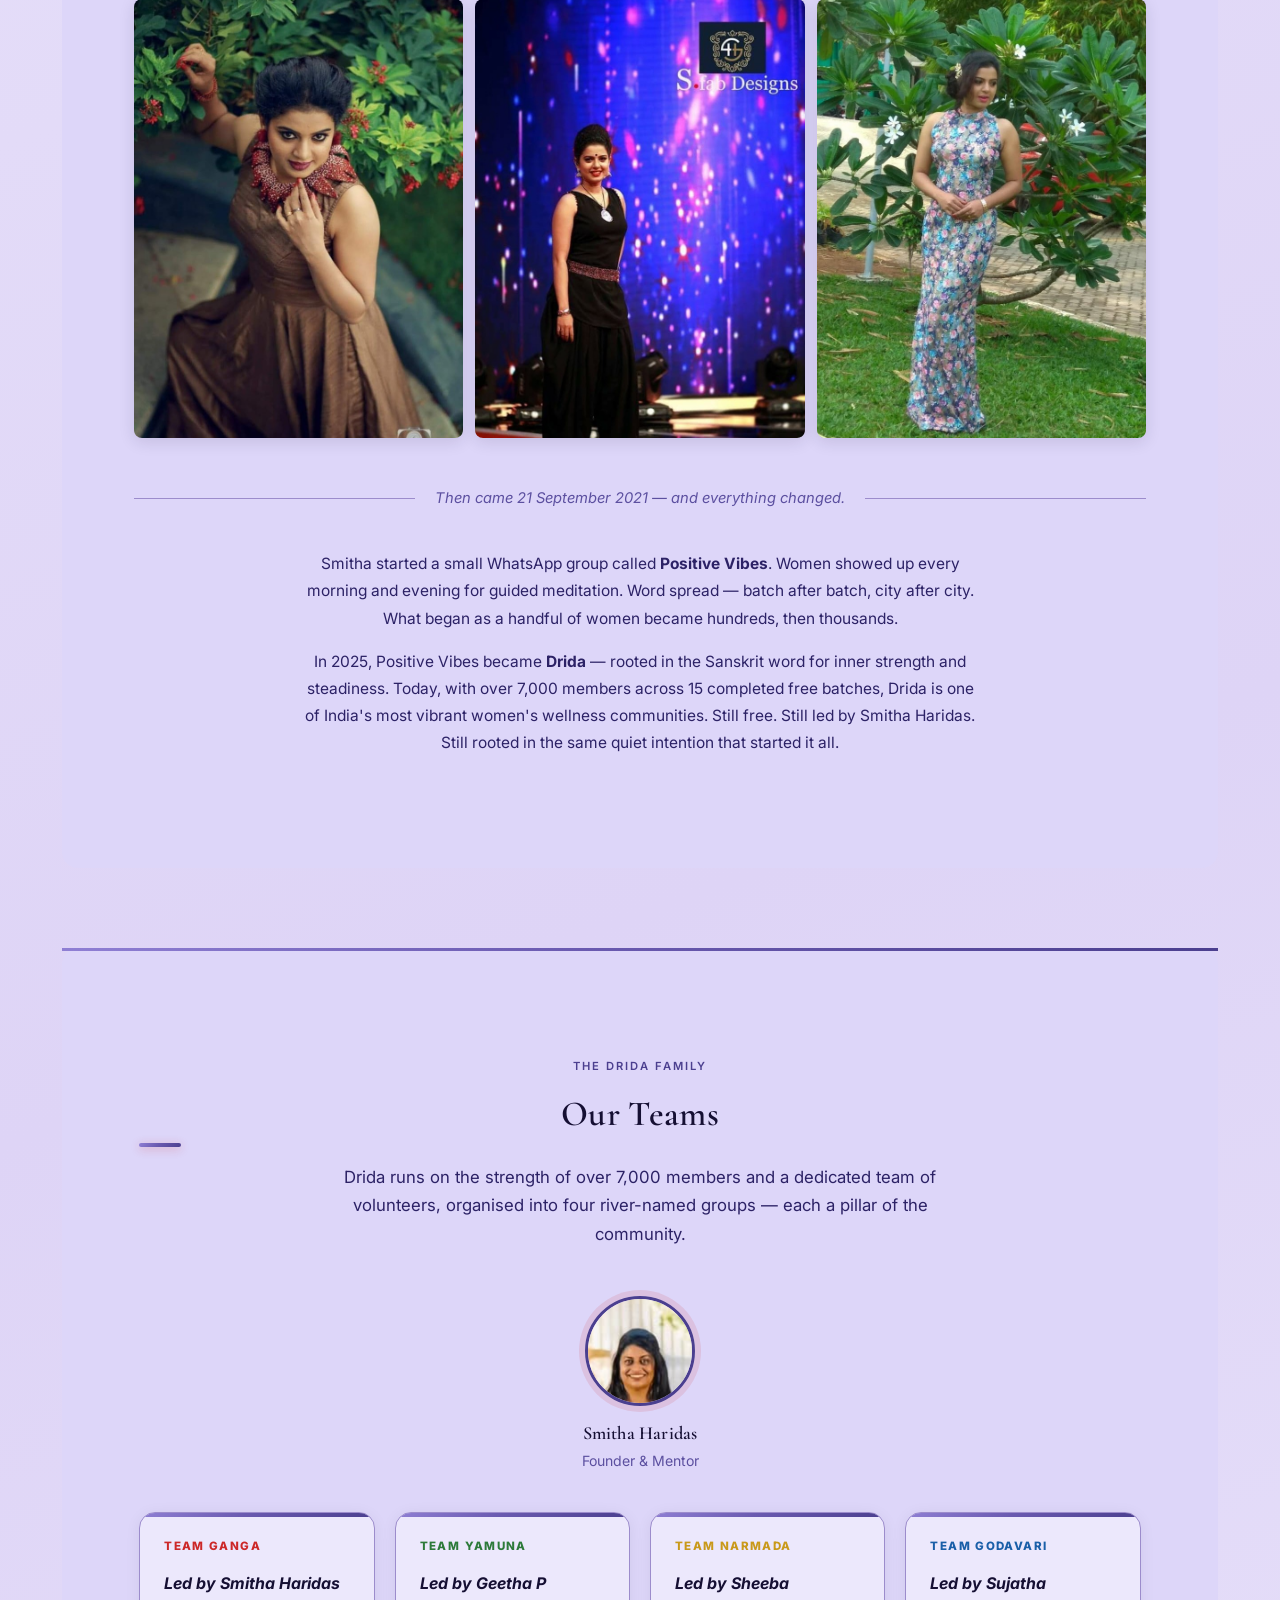
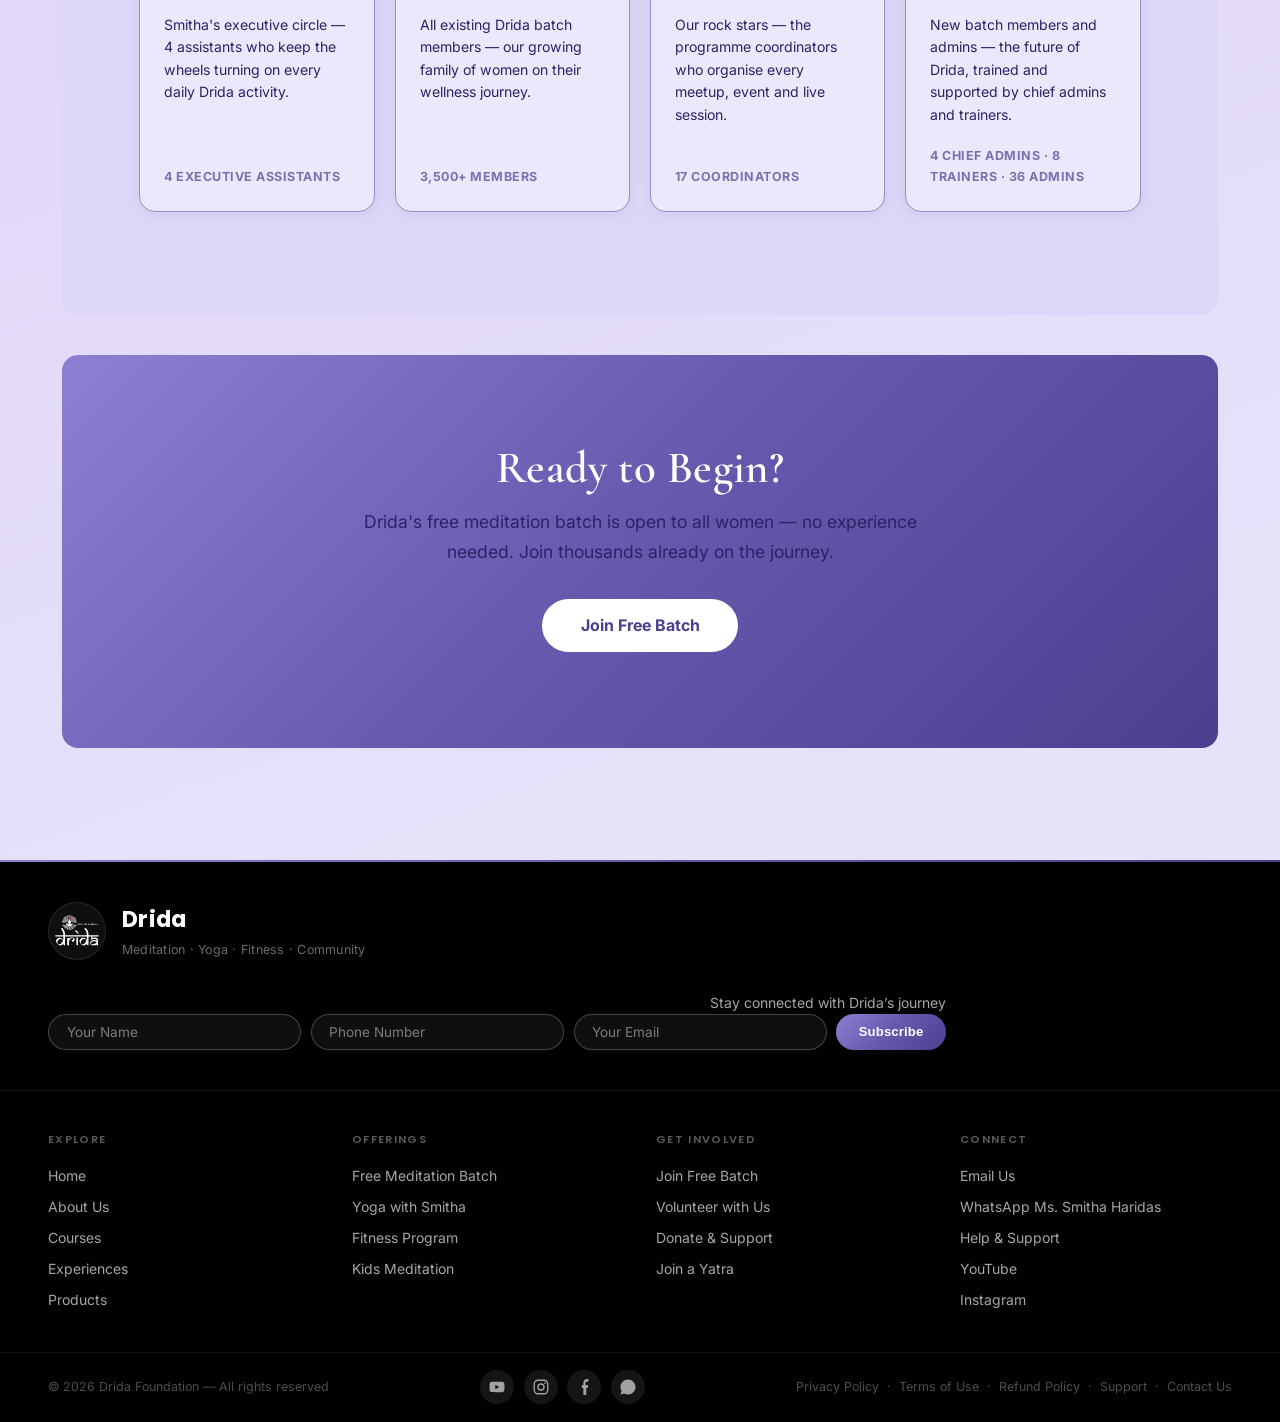
==== commit 847b2832: "Remove pose photos, fix pillar images, UPI payment updates" ====
--- a/about.html
+++ b/about.html
@@ -536,7 +536,7 @@
         <h4>Connect</h4>
         <ul>
           <li><a href="mailto:drida4u@gmail.com">Email Us</a></li>
-          <li><a href="https://wa.me/918075471581" target="_blank" rel="noopener noreferrer">WhatsApp Smitha Haridas</a></li>
+          <li><a href="https://wa.me/918075471581" target="_blank" rel="noopener noreferrer">WhatsApp Ms. Smitha Haridas</a></li>
           <li><a href="support.html">Help &amp; Support</a></li>
           <li><a href="https://youtube.com/@drida_life" target="_blank" rel="noopener noreferrer">YouTube</a></li>
           <li><a href="https://www.instagram.com/d_r_i_d_a_/" target="_blank" rel="noopener noreferrer">Instagram</a></li>
--- a/style.css
+++ b/style.css
@@ -1258,14 +1258,26 @@
    out of main's 960px max-width and span the full viewport.      */
 
 .section-warm {
-  background: #f0ebe3;
+  /* Was a solid #f0ebe3 — with margin-top/bottom pinned to 0 these blocks
+     sit flush against neighbouring sections, so the fixed watermark logo
+     never got a gap to show through. Dropped to ~93%, same treatment
+     already used on .impact-stats, so a hint of it bleeds through instead
+     of the section reading as a dead, overlaid slab. */
+  background: rgba(240, 235, 227, 0.93);
   border-top: 1px solid #ddd5c8;
   border-bottom: 1px solid #ddd5c8;
   width: 100vw;
   margin-left: calc(50% - 50vw);
   margin-right: calc(50% - 50vw);
-  margin-top: 0 !important;
-  margin-bottom: 0 !important;
+  /* No !important here (there used to be one on both these properties).
+     It was silently overriding the deliberate margin-bottom that
+     offerings.html sets inline on its "Practice With Smitha" showcase
+     blocks to create breathing room — !important always wins over an
+     inline style, so that gap never actually rendered. Pages that don't
+     set their own margin still get 0 by default from this rule; pages
+     that do (like offerings.html) now actually get it. */
+  margin-top: 0;
+  margin-bottom: 0;
   padding: 5rem calc(50vw - 50% + 1.5rem);
 }
 
@@ -3599,7 +3611,7 @@
   margin-top: 1.75rem;
 }
 .course-card {
-  background: color-mix(in srgb, var(--paper-alt) 85%, transparent);
+  background: color-mix(in srgb, var(--paper-alt) 72%, transparent);
   border: 1px solid var(--line-soft);
   border-left: 4px solid color-mix(in srgb, var(--paper-alt) 35%, var(--accent) 65%);
   border-radius: 16px;
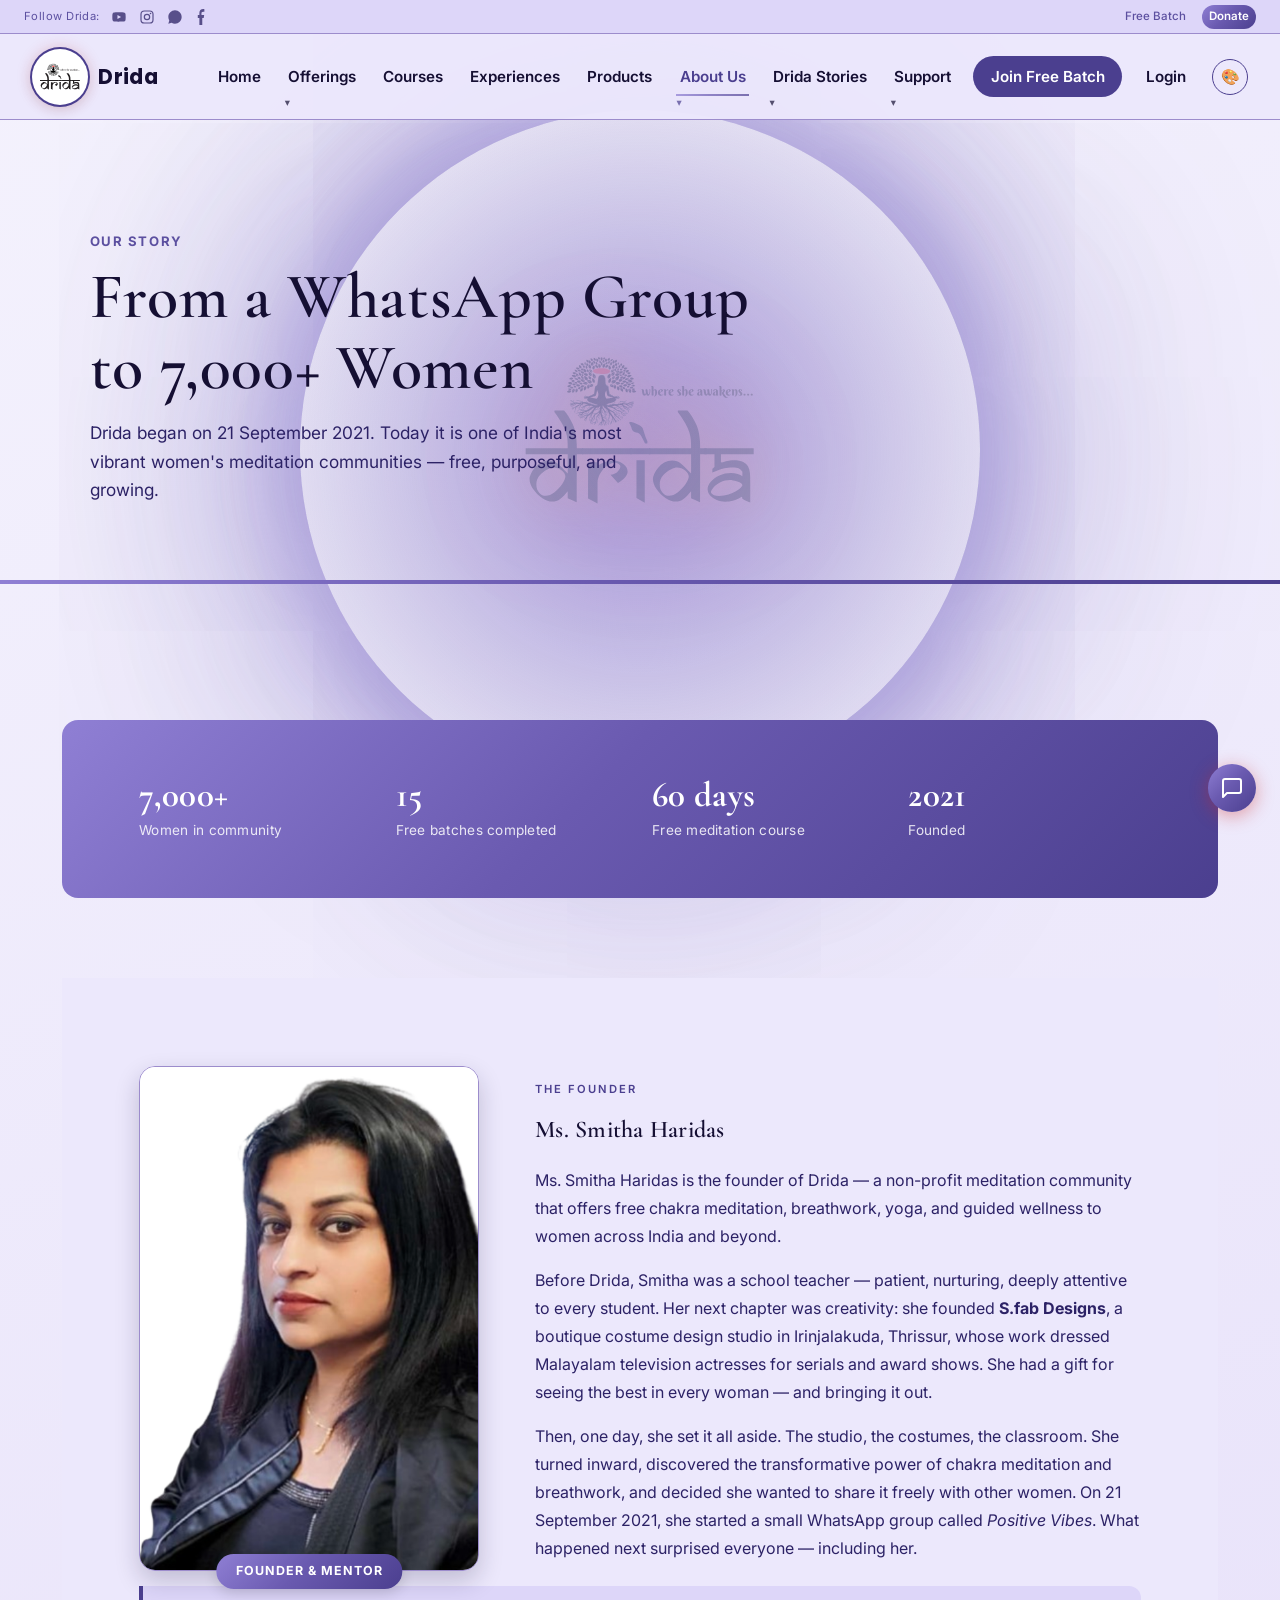
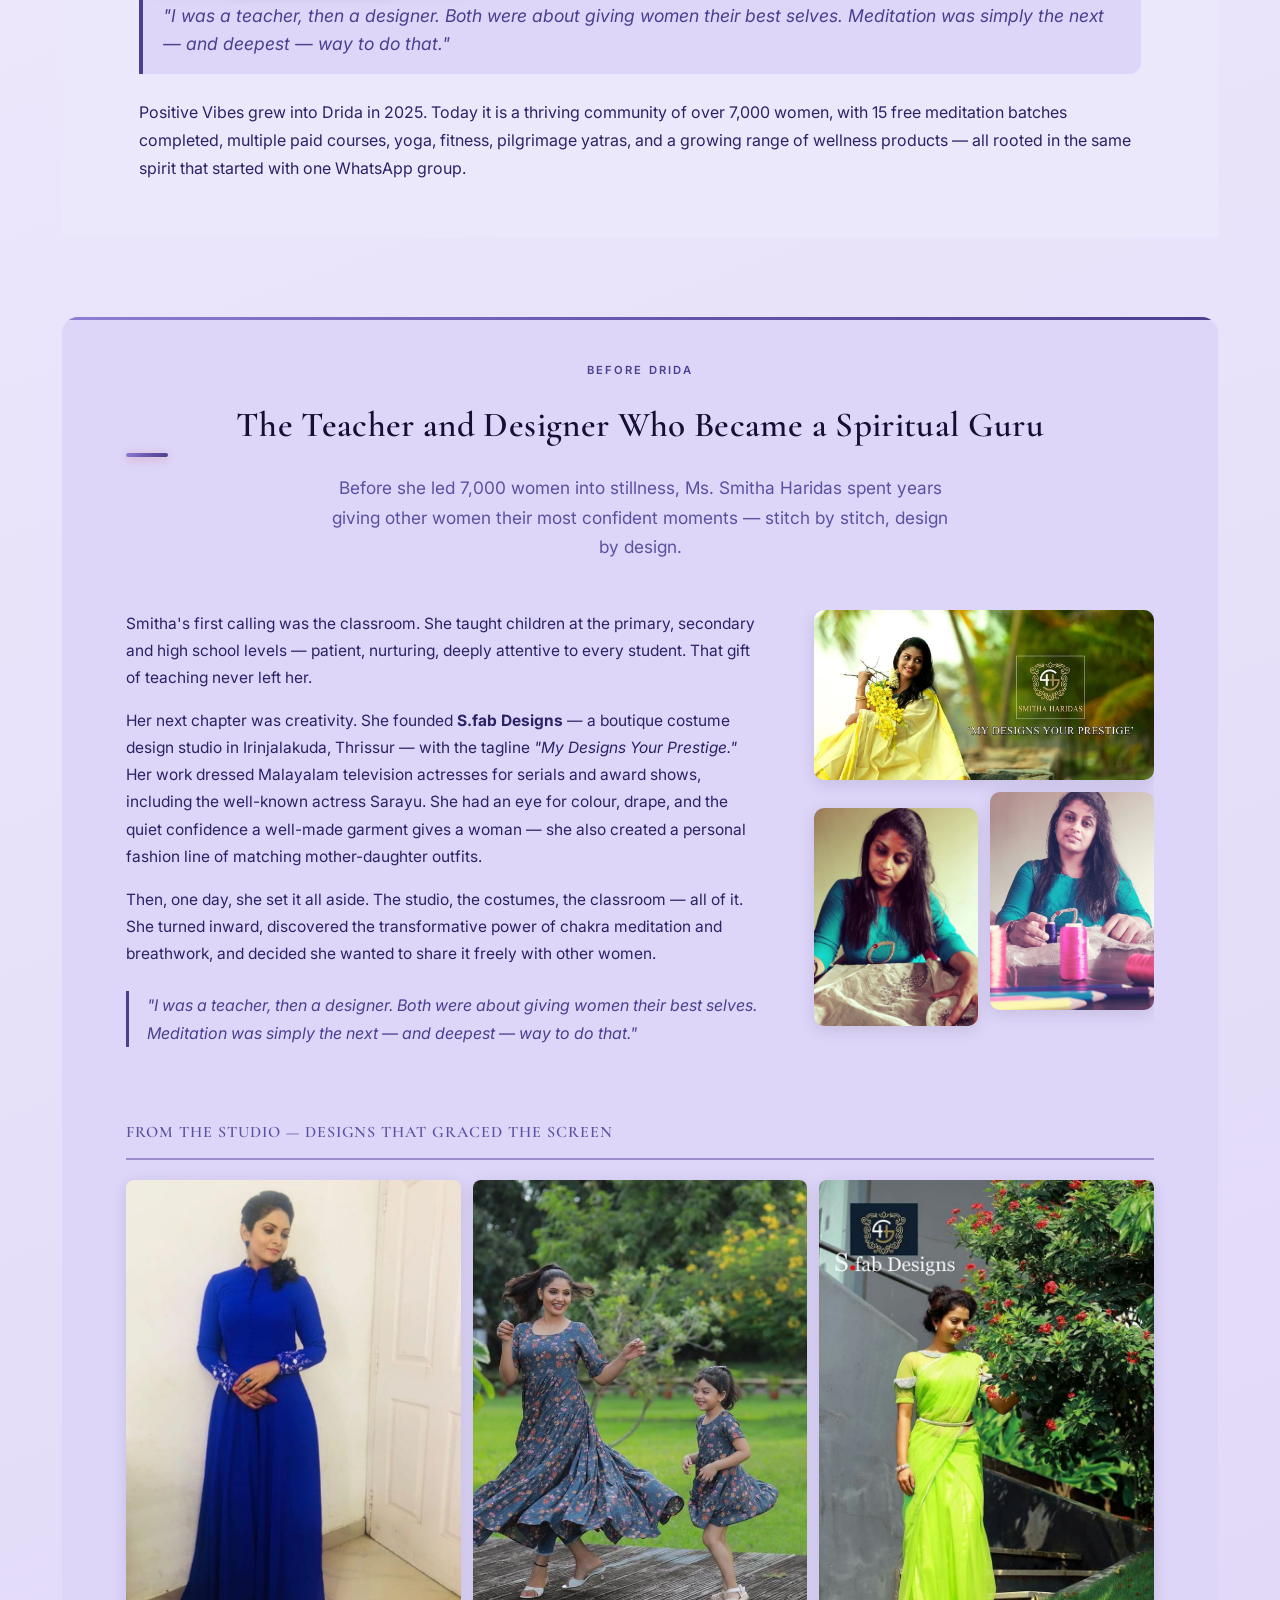
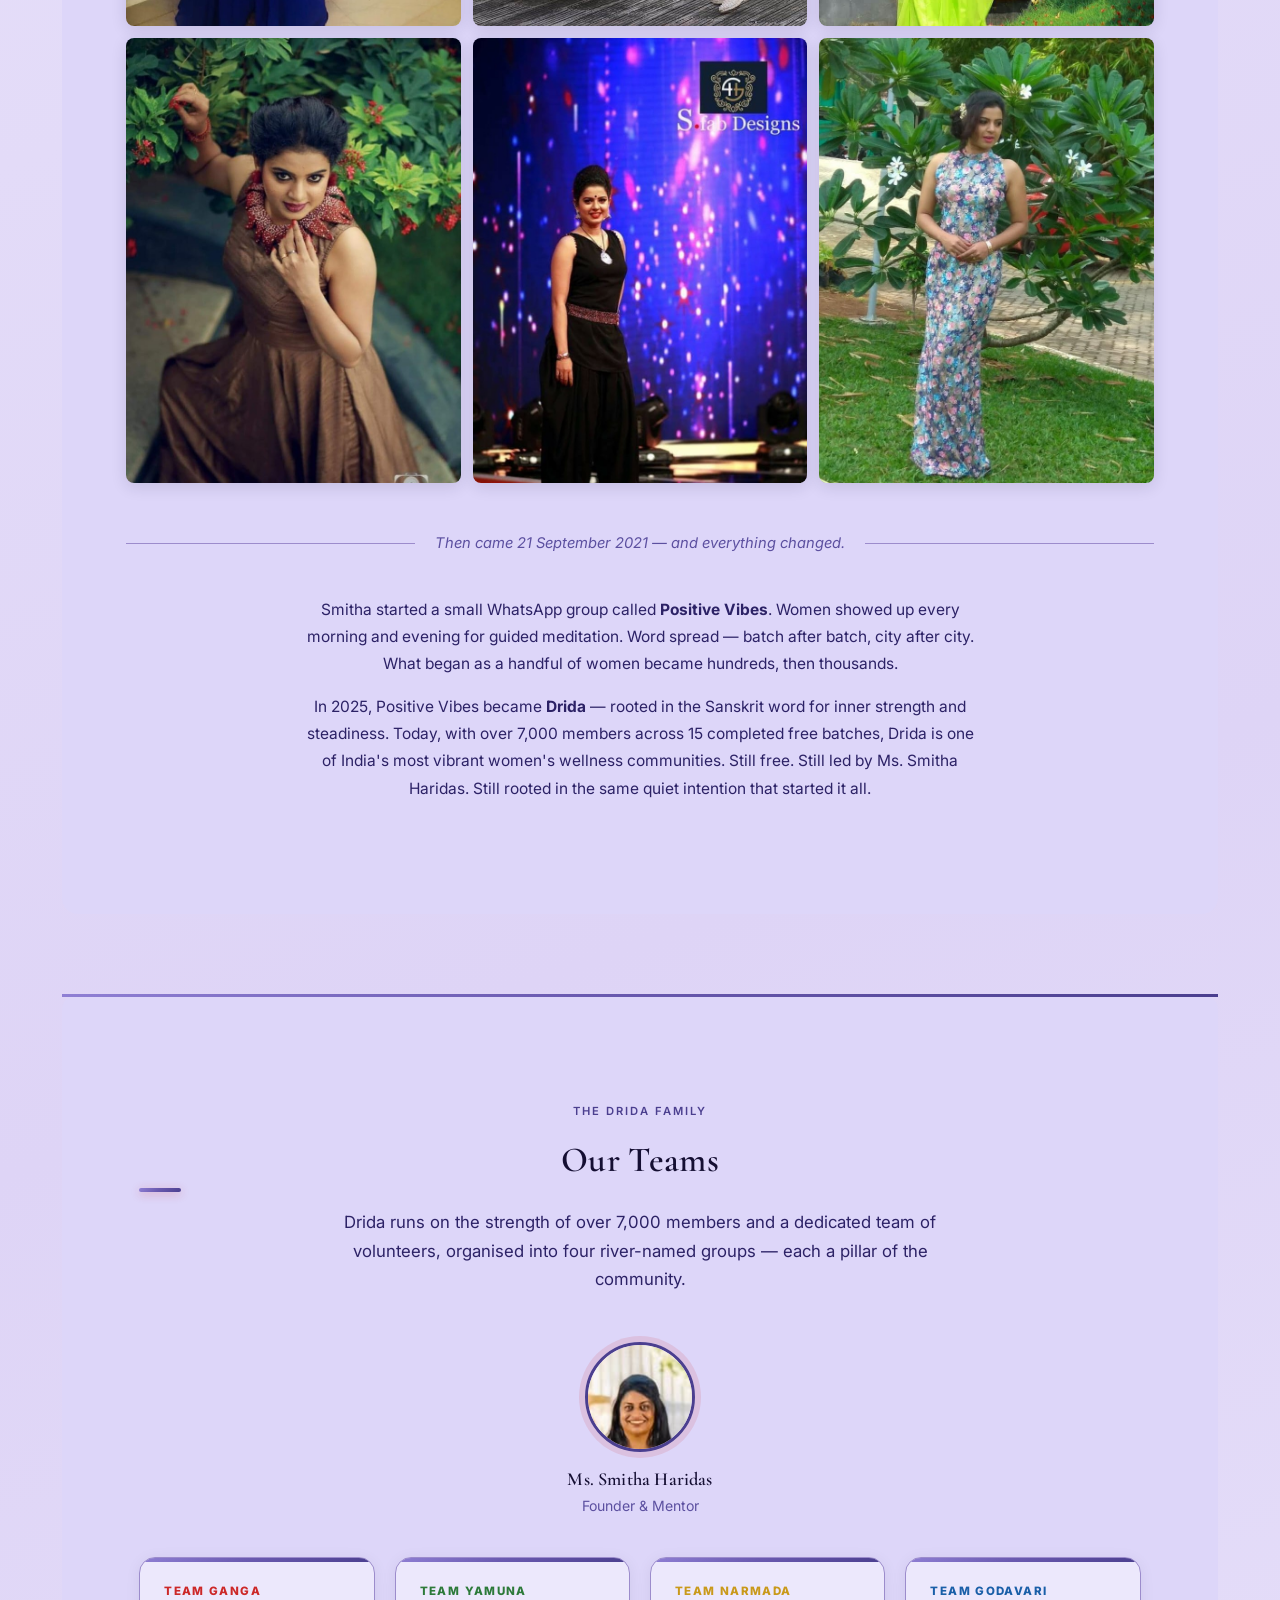
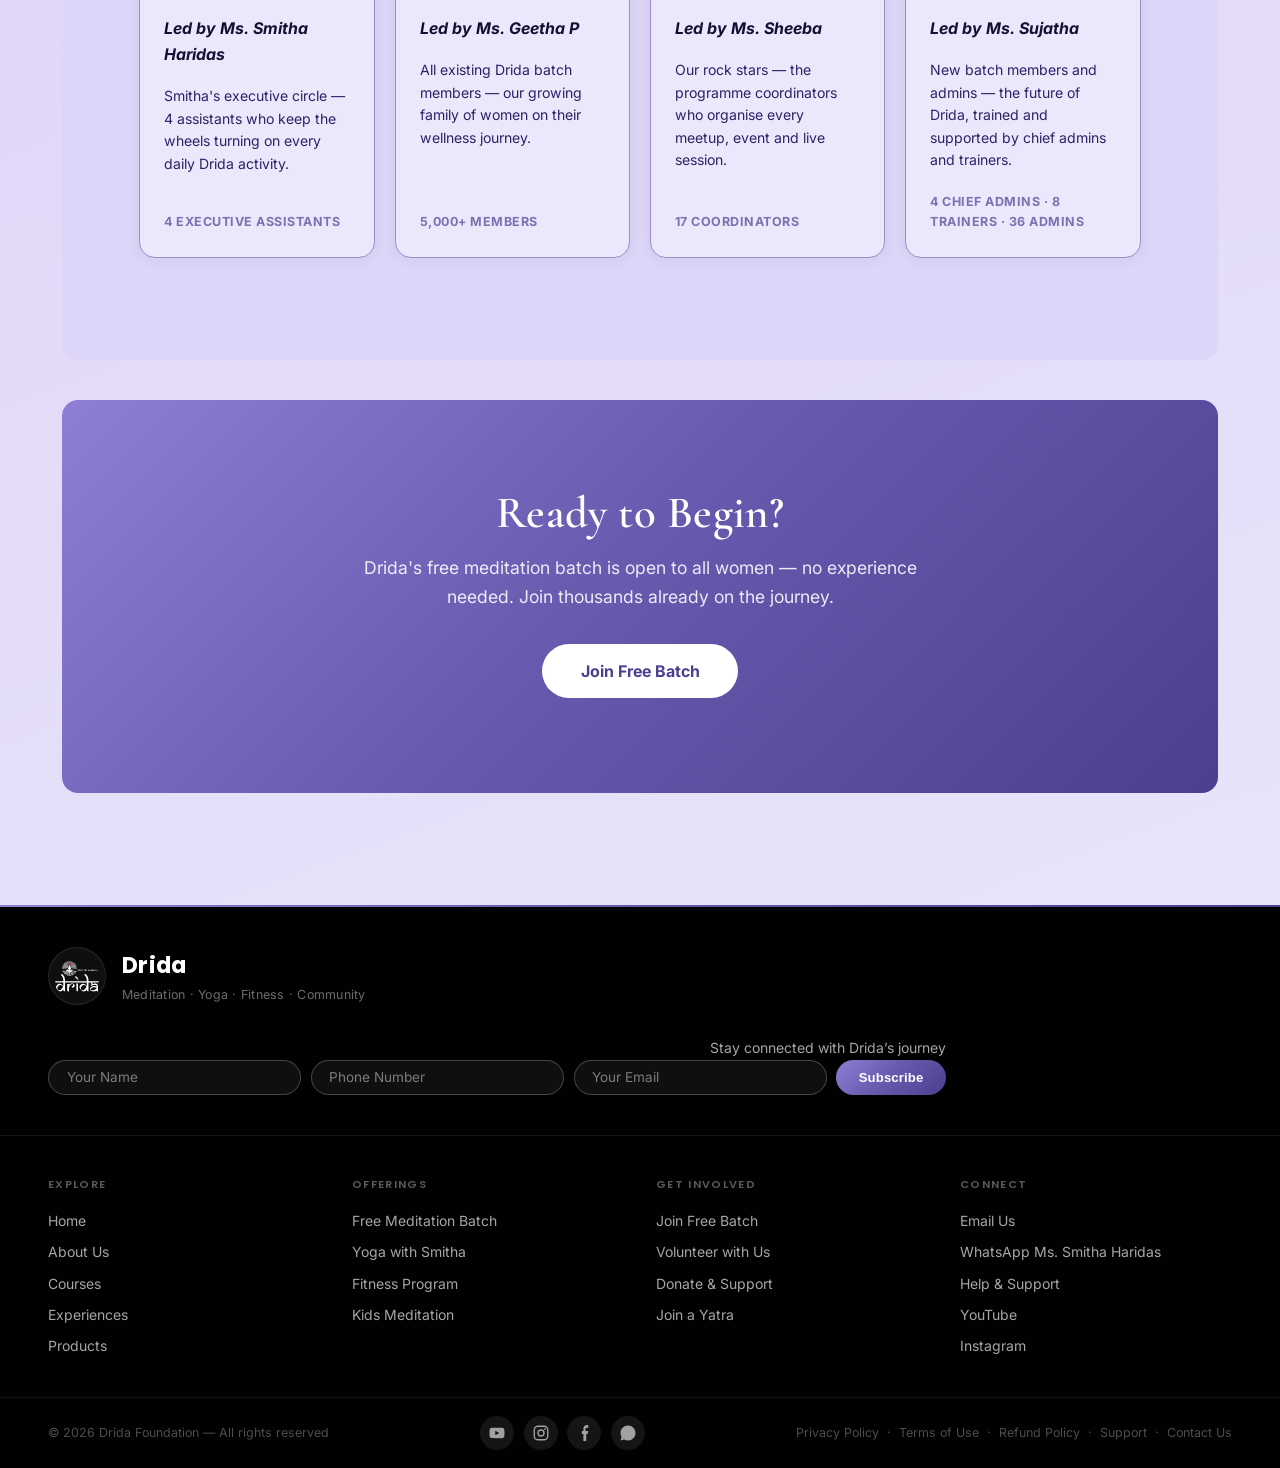
==== commit f20620d4: "Website - photo updates" ====
--- a/about.html
+++ b/about.html
@@ -4,19 +4,19 @@
   <meta charset="UTF-8">
   <meta name="viewport" content="width=device-width, initial-scale=1.0">
   <title>About Us — Drida</title>
-  <meta name="description" content="Meet Smitha Haridas — teacher, costume designer, and founder of Drida. Discover the story behind India's fastest-growing women's meditation community.">
+  <meta name="description" content="Meet Ms. Smitha Haridas — teacher, costume designer, and founder of Drida. Discover the story behind India's fastest-growing women's meditation community.">
   <meta property="og:type" content="website">
   <meta property="og:site_name" content="Drida">
   <meta property="og:title" content="About Us — Drida">
-  <meta property="og:description" content="Meet Smitha Haridas — teacher, costume designer, and founder of Drida. Discover the story behind India's fastest-growing women's meditation community.">
+  <meta property="og:description" content="Meet Ms. Smitha Haridas — teacher, costume designer, and founder of Drida. Discover the story behind India's fastest-growing women's meditation community.">
   <meta property="og:image" content="https://drida.org/drida_logo.png">
   <meta property="og:url" content="https://drida.org/about.html">
   <meta name="twitter:card" content="summary">
   <meta name="twitter:title" content="About Us — Drida">
-  <meta name="twitter:description" content="Meet Smitha Haridas — teacher, costume designer, and founder of Drida.">
+  <meta name="twitter:description" content="Meet Ms. Smitha Haridas — teacher, costume designer, and founder of Drida.">
   <meta name="twitter:image" content="https://drida.org/drida_logo.png">
   <script>!function(){var m=localStorage.getItem("drida-theme-mode");var mode=(m==="light"||m==="dark")?m:(window.matchMedia&&matchMedia('(prefers-color-scheme: dark)').matches?"dark":"light");document.documentElement.setAttribute("data-theme", mode==="dark"?"indigo-dark":"indigo")}()</script>
-  <link rel="stylesheet" href="style.css?v=59">
+  <link rel="stylesheet" href="style.css?v=63">
   <style>
     /* ── About page layout ── */
     /* Solid backdrop so the fixed watermark logo (position:fixed, always
@@ -31,7 +31,10 @@
       display: grid;
       grid-template-columns: repeat(4, 1fr);
       gap: 1.5rem;
-      text-align: center;
+      /* Left-aligned (was centered) to match the hero heading above it —
+         centering each stat inside its own column made the whole band
+         read as offset from the heading's left edge. */
+      text-align: left;
       padding: clamp(2.5rem,5vw,3.5rem) clamp(1.5rem,6vw,5rem);
       background: var(--grad);
       border-radius: 16px;
@@ -78,6 +81,10 @@
       object-fit: cover;
       object-position: center top;
       display: block;
+      /* border + shadow — the photo's own background is near-white,
+         which was blending straight into the page background on the
+         left/top edges with nothing to mark where it actually starts. */
+      border: 1px solid var(--line-soft);
       box-shadow: var(--shadow-hover);
     }
     .founder-photo-badge {
@@ -104,8 +111,10 @@
       font-style: italic;
       font-size: 1.1rem;
       color: var(--accent);
-      border-left: 3px solid var(--accent);
-      padding-left: 1rem;
+      background: var(--paper-alt);
+      border-left: 4px solid var(--accent);
+      border-radius: 0 12px 12px 0;
+      padding: 1rem 1.25rem;
       margin: 1.5rem 0;
       line-height: 1.6;
     }
@@ -340,20 +349,20 @@
     <div class="stats-band">
       <div class="stat-item"><h3>7,000+</h3><p>Women in community</p></div>
       <div class="stat-item"><h3>15</h3><p>Free batches completed</p></div>
-      <div class="stat-item"><h3>60 days</h3><p>Per meditation batch</p></div>
+      <div class="stat-item"><h3>60 days</h3><p>Free meditation course</p></div>
       <div class="stat-item"><h3>2021</h3><p>Founded</p></div>
     </div>
 
     <!-- Founder spotlight -->
     <div class="founder-spotlight">
       <div class="founder-photo-col">
-        <img src="images/founder-mission.png" alt="Smitha Haridas, Founder of Drida">
+        <img src="images/founder-mission.png" alt="Ms. Smitha Haridas, Founder of Drida">
         <span class="founder-photo-badge">Founder &amp; Mentor</span>
       </div>
       <div class="founder-text">
         <span class="section-tag">The Founder</span>
-        <h2>Smitha Haridas</h2>
-        <p>Smitha Haridas is the founder of Drida — a non-profit meditation community that offers free chakra meditation, breathwork, yoga, and guided wellness to women across India and beyond.</p>
+        <h2>Ms. Smitha Haridas</h2>
+        <p>Ms. Smitha Haridas is the founder of Drida — a non-profit meditation community that offers free chakra meditation, breathwork, yoga, and guided wellness to women across India and beyond.</p>
         <p>Before Drida, Smitha was a school teacher — patient, nurturing, deeply attentive to every student. Her next chapter was creativity: she founded <strong>S.fab Designs</strong>, a boutique costume design studio in Irinjalakuda, Thrissur, whose work dressed Malayalam television actresses for serials and award shows. She had a gift for seeing the best in every woman — and bringing it out.</p>
         <p>Then, one day, she set it all aside. The studio, the costumes, the classroom. She turned inward, discovered the transformative power of chakra meditation and breathwork, and decided she wanted to share it freely with other women. On 21 September 2021, she started a small WhatsApp group called <em>Positive Vibes</em>. What happened next surprised everyone — including her.</p>
         <blockquote class="founder-quote">"I was a teacher, then a designer. Both were about giving women their best selves. Meditation was simply the next — and deepest — way to do that."</blockquote>
@@ -367,15 +376,15 @@
         <div class="smitha-journey-header">
           <span class="section-tag">Before Drida</span>
           <h2>The Teacher and Designer Who Became a Spiritual Guru</h2>
-          <p class="smitha-journey-lead">Before she led 7,000 women into stillness, Smitha Haridas spent years giving other women their most confident moments — stitch by stitch, design by design.</p>
+          <p class="smitha-journey-lead">Before she led 7,000 women into stillness, Ms. Smitha Haridas spent years giving other women their most confident moments — stitch by stitch, design by design.</p>
         </div>
 
         <div class="smitha-story-row">
           <div class="smitha-photo-panel">
             <img src="images/smitha-designer-banner.jpeg" alt="S.fab Designs — My Designs Your Prestige" class="smitha-banner-img" loading="lazy">
             <div class="smitha-atwork-photos">
-              <img src="images/smitha-designer-atwork1.jpeg" alt="Smitha Haridas doing hand embroidery" loading="lazy">
-              <img src="images/smitha-designer-atwork2.jpeg" alt="Smitha Haridas at her design studio" loading="lazy">
+              <img src="images/smitha-designer-atwork1.jpeg" alt="Ms. Smitha Haridas doing hand embroidery" loading="lazy">
+              <img src="images/smitha-designer-atwork2.jpeg" alt="Ms. Smitha Haridas at her design studio" loading="lazy">
             </div>
           </div>
           <div class="smitha-story-text">
@@ -407,7 +416,7 @@
             <span class="smitha-gallery-caption">Rust gown, statement necklace</span>
           </div>
           <div class="smitha-gallery-item">
-            <img src="images/smitha-designer-stage-black.jpeg" alt="Smitha Haridas on stage in black S.fab Designs outfit" loading="lazy">
+            <img src="images/smitha-designer-stage-black.jpeg" alt="Ms. Smitha Haridas on stage in black S.fab Designs outfit" loading="lazy">
             <span class="smitha-gallery-caption">On stage — S.fab Designs</span>
           </div>
           <div class="smitha-gallery-item">
@@ -423,7 +432,7 @@
         </div>
         <div class="smitha-drida-birth">
           <p>Smitha started a small WhatsApp group called <strong>Positive Vibes</strong>. Women showed up every morning and evening for guided meditation. Word spread — batch after batch, city after city. What began as a handful of women became hundreds, then thousands.</p>
-          <p>In 2025, Positive Vibes became <strong>Drida</strong> — rooted in the Sanskrit word for inner strength and steadiness. Today, with over 7,000 members across 15 completed free batches, Drida is one of India's most vibrant women's wellness communities. Still free. Still led by Smitha Haridas. Still rooted in the same quiet intention that started it all.</p>
+          <p>In 2025, Positive Vibes became <strong>Drida</strong> — rooted in the Sanskrit word for inner strength and steadiness. Today, with over 7,000 members across 15 completed free batches, Drida is one of India's most vibrant women's wellness communities. Still free. Still led by Ms. Smitha Haridas. Still rooted in the same quiet intention that started it all.</p>
         </div>
       </div>
     </section>
@@ -438,10 +447,10 @@
       <div class="founder-row">
         <div class="founder-bubble">
           <div class="founder-avatar">
-            <img src="images/founder-smitha.png" alt="Smitha Haridas — Founder">
+            <img src="images/founder-smitha.png" alt="Ms. Smitha Haridas — Founder">
           </div>
           <div class="founder-info">
-            <h3>Smitha Haridas</h3>
+            <h3>Ms. Smitha Haridas</h3>
             <p>Founder &amp; Mentor</p>
           </div>
         </div>
@@ -450,25 +459,25 @@
       <div class="team-river-grid">
         <div class="river-card river-ganga">
           <span class="river-name">Team Ganga</span>
-          <span class="river-lead">Led by Smitha Haridas</span>
+          <span class="river-lead">Led by Ms. Smitha Haridas</span>
           <p>Smitha's executive circle — 4 assistants who keep the wheels turning on every daily Drida activity.</p>
           <span class="river-count">4 Executive Assistants</span>
         </div>
         <div class="river-card river-yamuna">
           <span class="river-name">Team Yamuna</span>
-          <span class="river-lead">Led by Geetha P</span>
+          <span class="river-lead">Led by Ms. Geetha P</span>
           <p>All existing Drida batch members — our growing family of women on their wellness journey.</p>
-          <span class="river-count">3,500+ Members</span>
+          <span class="river-count">5,000+ Members</span>
         </div>
         <div class="river-card river-narmada">
           <span class="river-name">Team Narmada</span>
-          <span class="river-lead">Led by Sheeba</span>
+          <span class="river-lead">Led by Ms. Sheeba</span>
           <p>Our rock stars — the programme coordinators who organise every meetup, event and live session.</p>
           <span class="river-count">17 Coordinators</span>
         </div>
         <div class="river-card river-godavari">
           <span class="river-name">Team Godavari</span>
-          <span class="river-lead">Led by Sujatha</span>
+          <span class="river-lead">Led by Ms. Sujatha</span>
           <p>New batch members and admins — the future of Drida, trained and supported by chief admins and trainers.</p>
           <span class="river-count">4 Chief Admins · 8 Trainers · 36 Admins</span>
         </div>
--- a/style.css
+++ b/style.css
@@ -585,8 +585,6 @@
   padding: 0 1rem;
   position: relative;
   z-index: 3;
-  background: var(--paper);
-  border-radius: 16px;
 }
 
 .pillar-card {
@@ -771,7 +769,7 @@
 /* ---------- Main layout ---------- */
 
 main {
-  max-width: min(94vw, 1600px);   /* scales with the actual browser width, caps on ultra-wide monitors */
+  max-width: min(94vw, 1320px);   /* scales with the actual browser width, caps on ultra-wide monitors */
   margin: 0 auto;
   padding: 4.5rem 1.5rem;
 }
@@ -819,8 +817,21 @@
   margin-top: 1.5rem;
 }
 .card-grid > .card {
-  flex: 1 1 260px;
+  /* flex-grow:0 (was 1) — with grow enabled, a row with fewer cards than
+     fit its full width (e.g. a 4-item category sitting under a 5-item
+     one) stretched those cards wider to fill the leftover space, so the
+     same "bracelet card" ended up a different size in every section.
+     Cards now hold a consistent width and the row just centers a
+     tighter cluster when there are fewer of them. */
+  flex: 0 1 260px;
   max-width: 320px;
+}
+/* Pins the payment block to the bottom of the card once align-items:stretch
+   (the .card-grid row default) makes a card taller than its own content —
+   otherwise the "Buy via UPI" button sits at different heights row to row
+   depending on how much description/benefits text a card has above it. */
+.card > div[id^="upi-"] {
+  margin-top: auto;
 }
 
 .card {
@@ -1243,7 +1254,7 @@
   display: flex;
   align-items: center;
   gap: 2.5rem;
-  max-width: min(94vw, 1600px);
+  max-width: min(94vw, 1320px);
   margin: 0 auto 2.5rem;
 }
 
@@ -1767,11 +1778,24 @@
   font-family: inherit;
   min-width: 150px;
 }
-.footer-newsletter-fields input::placeholder { color: rgba(255,255,255,0.45); }
+.footer-newsletter-fields input::placeholder { color: rgba(255,255,255,0.45) !important; }
+/* The footer is always a fixed dark/black band regardless of the active
+   page theme, but several themes (yellow, dark, pastel-dark, claude) set
+   a blanket "background:#fff; color:#fff-placeholder" reset on every
+   bare <input> on the page for THEIR OWN light-background forms — that
+   reset was also hitting these footer inputs, turning them solid white
+   with a white-on-white (invisible) placeholder. !important pins them
+   back to the intended translucent-dark look no matter which theme is
+   active. */
+.footer-newsletter-fields input {
+  background: rgba(255,255,255,0.06) !important;
+  border-color: rgba(255,255,255,0.22) !important;
+  color: #fff !important;
+}
 .footer-newsletter-fields input:focus {
   outline: none;
-  border-color: rgba(255,255,255,0.5);
-  background: rgba(255,255,255,0.1);
+  border-color: rgba(255,255,255,0.5) !important;
+  background: rgba(255,255,255,0.1) !important;
 }
 .footer-newsletter-fields button.footer-subscribe-btn {
   border: none;
@@ -2904,6 +2928,13 @@
   padding: clamp(3rem, 6vw, 5rem) clamp(2.5rem, 5.5vw, 5rem);
   background: var(--paper-alt);
 }
+/* Homepage "Before Drida" panel — Smitha's photo is shot against a plain
+   white studio backdrop, so the cream --paper-alt box next to it read as
+   a mismatched two-tone card. Overridden to near-white here so the photo
+   and text panel look like one continuous background. */
+#smitha-journey .about-content {
+  background: #fbfbf9;
+}
 .about-content h2 { font-size: clamp(2rem, 3.2vw, 2.8rem); margin-bottom: 1.2rem; }
 .about-content p {
   color: var(--ink-2);
@@ -3071,9 +3102,9 @@
   color: #fff;
 }
 .band-cta-clean h2::after { display: none; }
-.band-cta-clean p {
+section.band-cta-clean > p {
   font-size: 1.1rem;
-  color: rgba(255,255,255,0.88);
+  color: rgba(255,255,255,0.88) !important;
   margin-bottom: 2rem;
   max-width: 560px;
   margin-left: auto;
@@ -3097,12 +3128,27 @@
 /* ── Contact section ─────────────────────────────── */
 .contact-section {
   padding: clamp(3.5rem, 7vw, 5rem) clamp(1.5rem, 5vw, 5rem);
-  background: var(--paper);
+  /* Light peach instead of plain paper, so this box reads warm rather
+     than stark white against the page's peach/orange corona. */
+  background: #fff4ec;
   text-align: center;
   border-radius: 16px;
 }
 .contact-section h2 { font-size: clamp(1.8rem, 3vw, 2.6rem); margin-bottom: 0.8rem; }
-.contact-section > p { color: var(--ink-2); margin-bottom: 2rem; }
+/* The shared "section h2::after" gradient underline is display:block with
+   a fixed width and no auto margins — it only self-centers in sections
+   whose CSS also centers block content. This section is text-align:center,
+   but that alone doesn't center a block-level ::after, so the little bar
+   sat pinned to the left edge under a centered heading. */
+.contact-section h2::after {
+  margin-left: auto;
+  margin-right: auto;
+}
+/* The shared "section > p" rule gives this paragraph a 700px max-width but
+   no auto margins, so the text-align:center only centers text *inside*
+   that box — the box itself sits pinned to the left edge of the centered
+   section. Centering the box itself fixes the visible left shift. */
+.contact-section > p { color: var(--ink-2); margin-bottom: 2rem; margin-left: auto; margin-right: auto; }
 .contact-cards {
   display: flex;
   gap: 1.5rem;
@@ -3110,16 +3156,21 @@
   flex-wrap: wrap;
   margin-top: 2rem;
 }
+/* Transparent fill (not var(--paper-alt)) — these cards sit on a section
+   that already uses that same paper-alt background, so a matching card
+   background made the card invisible except for its very faint border.
+   A transparent fill + a border color drawn from --ink (strong contrast
+   on every theme's paper tones) keeps the card visible everywhere. */
 .contact-card {
-  background: var(--paper-alt);
-  border: 1px solid var(--line-soft);
+  background: transparent;
+  border: 1.5px solid color-mix(in srgb, var(--ink) 35%, transparent);
   border-radius: 16px;
   padding: 1.5rem 2.5rem;
   text-decoration: none;
   color: var(--ink);
   font-weight: 600;
-  font-size: 1rem;
-  transition: border-color 0.18s, box-shadow 0.18s;
+  font-size: 1.1rem;
+  transition: border-color 0.18s, box-shadow 0.18s, background 0.18s;
   display: flex;
   flex-direction: column;
   align-items: center;
@@ -3128,9 +3179,10 @@
 }
 .contact-card:hover {
   border-color: var(--accent);
+  background: color-mix(in srgb, var(--accent) 6%, transparent);
   box-shadow: 0 4px 16px rgba(204,40,40,0.12);
 }
-.contact-card span { font-size: 0.82rem; color: var(--muted); font-weight: 400; }
+.contact-card span { font-size: 0.92rem; color: var(--ink-2); font-weight: 400; }
 
 /* ── Contact pill links (replaces big cards on homepage) ── */
 .contact-links-row {
@@ -3501,7 +3553,7 @@
      heading lines up with the content below it instead of drifting
      left of it on wide screens, where main's centring adds extra
      margin this hero never accounted for. */
-  max-width: min(94vw, 1600px);
+  max-width: min(94vw, 1320px);
   margin: 0 auto;
   padding: clamp(4rem, 8vw, 6rem) 1.5rem clamp(2rem, 4vw, 3rem);
   background: transparent;
@@ -3630,7 +3682,7 @@
      (raised from 720 -> 820 per feedback that it read as too small), and
      .courses-grid's align-items:center (above) keeps it centered instead
      of stuck to the left edge. */
-  max-width: 820px;
+  max-width: 1320px;
 }
 .course-card:hover,
 .course-card:focus-within,
@@ -3662,18 +3714,37 @@
 .course-tags { display: flex; flex-wrap: wrap; gap: 0.35rem; margin-bottom: 0.1rem; }
 .tag {
   font-size: 0.68rem;
-  font-weight: 700;
+  font-weight: 800;
   text-transform: uppercase;
   letter-spacing: 0.5px;
   padding: 0.15rem 0.55rem;
   border-radius: 999px;
 }
-.tag-free   { background: #e8f8f0; color: #1a7a47; }
+/* All status tags (Free, Ongoing, Joining Closed, Upcoming, Paid, Closed,
+   Online) share one neutral pill so the row reads as consistent labels
+   rather than a mismatched row of colors — that mismatch was also what
+   pushed each card's title out of alignment with its neighbors, since
+   the different pills didn't share a height. "Live" keeps its own loud
+   color since it's meant to grab attention, not read as a status label. */
+.tag-free,
+.tag-active,
+.tag-paid,
+.tag-soon,
+.tag-closed,
+.tag-online {
+  background: var(--line-soft);
+  color: var(--ink);
+}
 .tag-live   { background: linear-gradient(135deg, #cc2828, #e06020); color: #fff; }
-.tag-active,
-.tag-paid   { background: #fff3e0; color: #b85c00; }
-.tag-soon   { background: var(--line-soft); color: var(--muted); }
-.tag-online { background: #e8f0fe; color: #3a5fc4; }
+/* Closed-course notice — replaces the enroll/pay button when a course isn't taking new joins. */
+.course-closed-note {
+  font-size: 0.82rem;
+  color: var(--ink);
+  font-weight: 700;
+  font-style: normal;
+  margin: 0;
+  padding: 0.5rem 0;
+}
 .course-card h3 { margin: 0; font-size: 1.1rem; line-height: 1.3; }
 .course-card p  { margin: 0; font-size: 0.84rem; color: var(--muted); flex: 1; }
 .course-body .btn, .course-body .btn-terra, .course-body a.btn-terra {
@@ -3692,7 +3763,7 @@
 @media (max-width: 600px) {
   .course-card  { flex-direction: column; }
   .course-poster, .course-poster.portrait {
-    width: 100%; max-width: 100%; height: 220px; object-fit: cover;
+    width: 100%; max-width: 100%; height: 220px; object-fit: contain;
   }
 }
 
@@ -4417,7 +4488,7 @@
   background: var(--grad-h);
 }
 .smitha-journey-inner {
-  max-width: 1140px;
+  max-width: 1320px;
   margin: 0 auto;
   padding: 0 clamp(1.5rem, 5vw, 4rem);
 }
